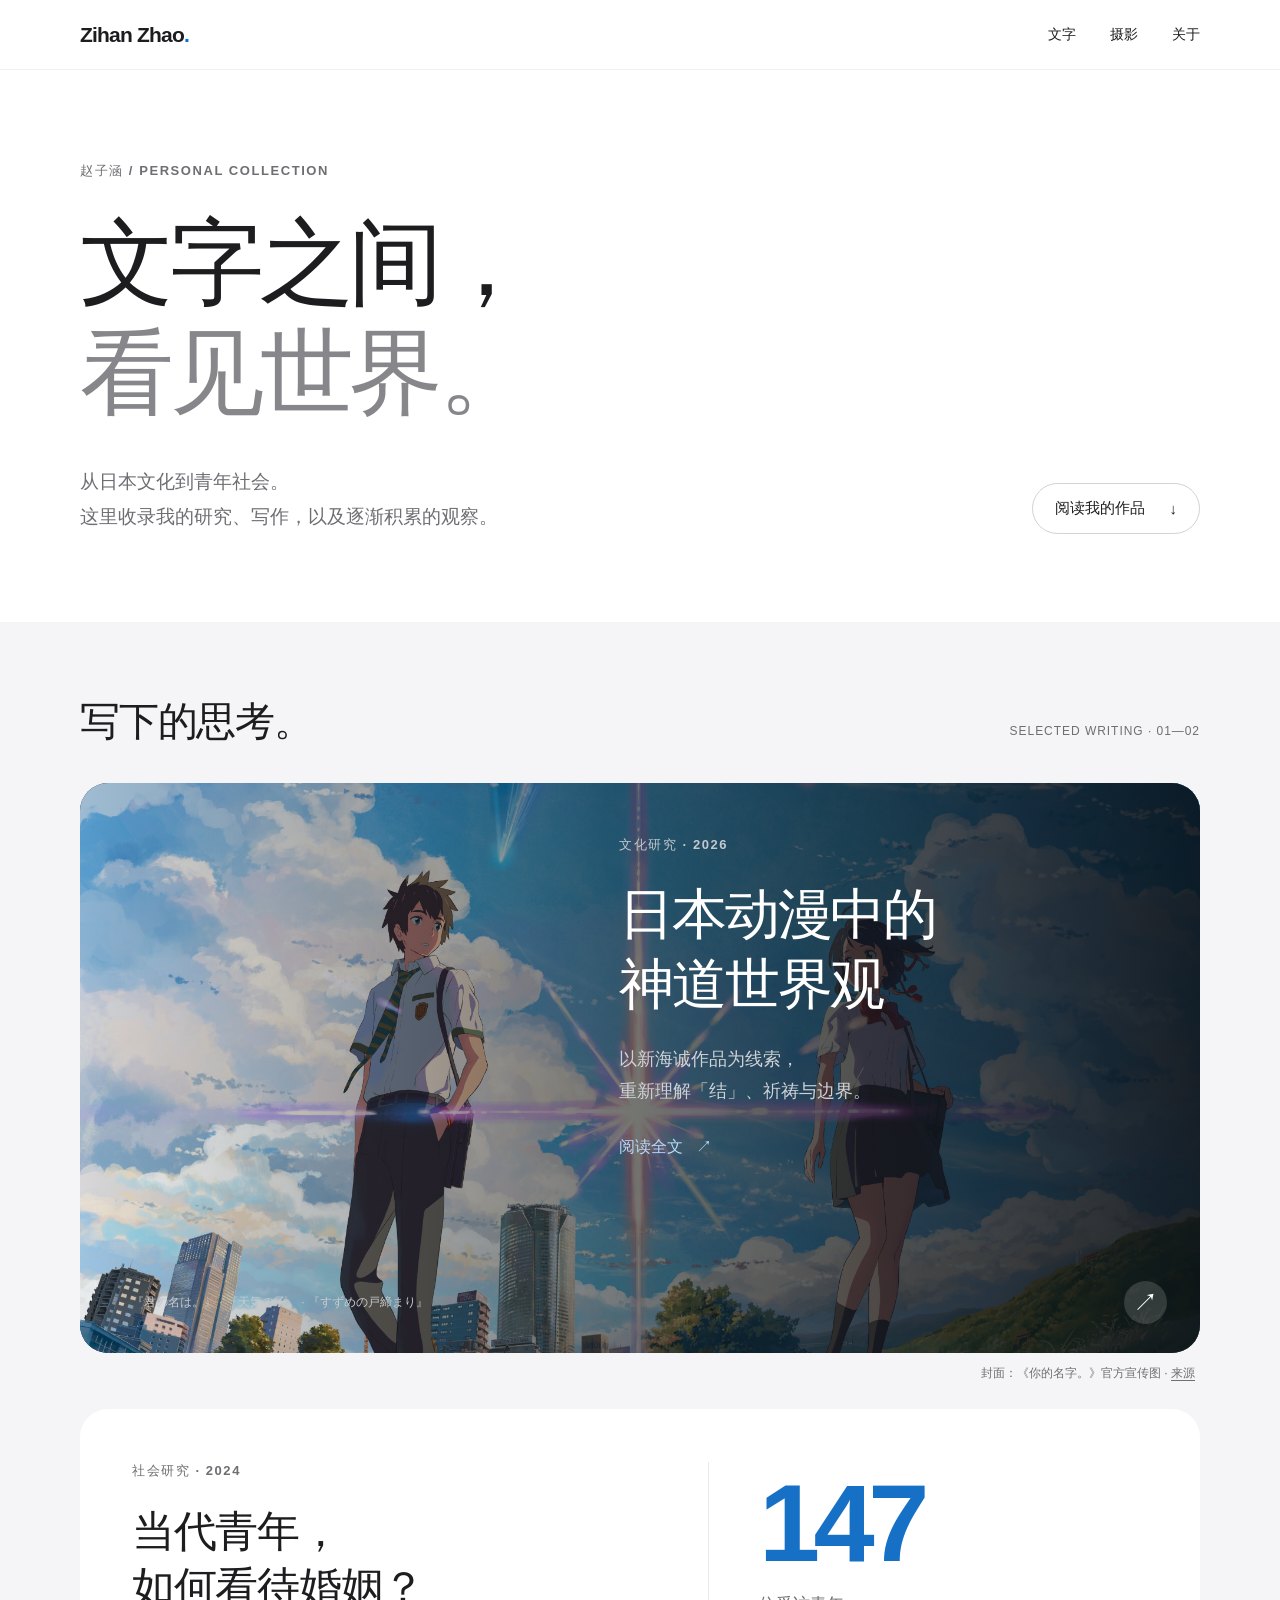
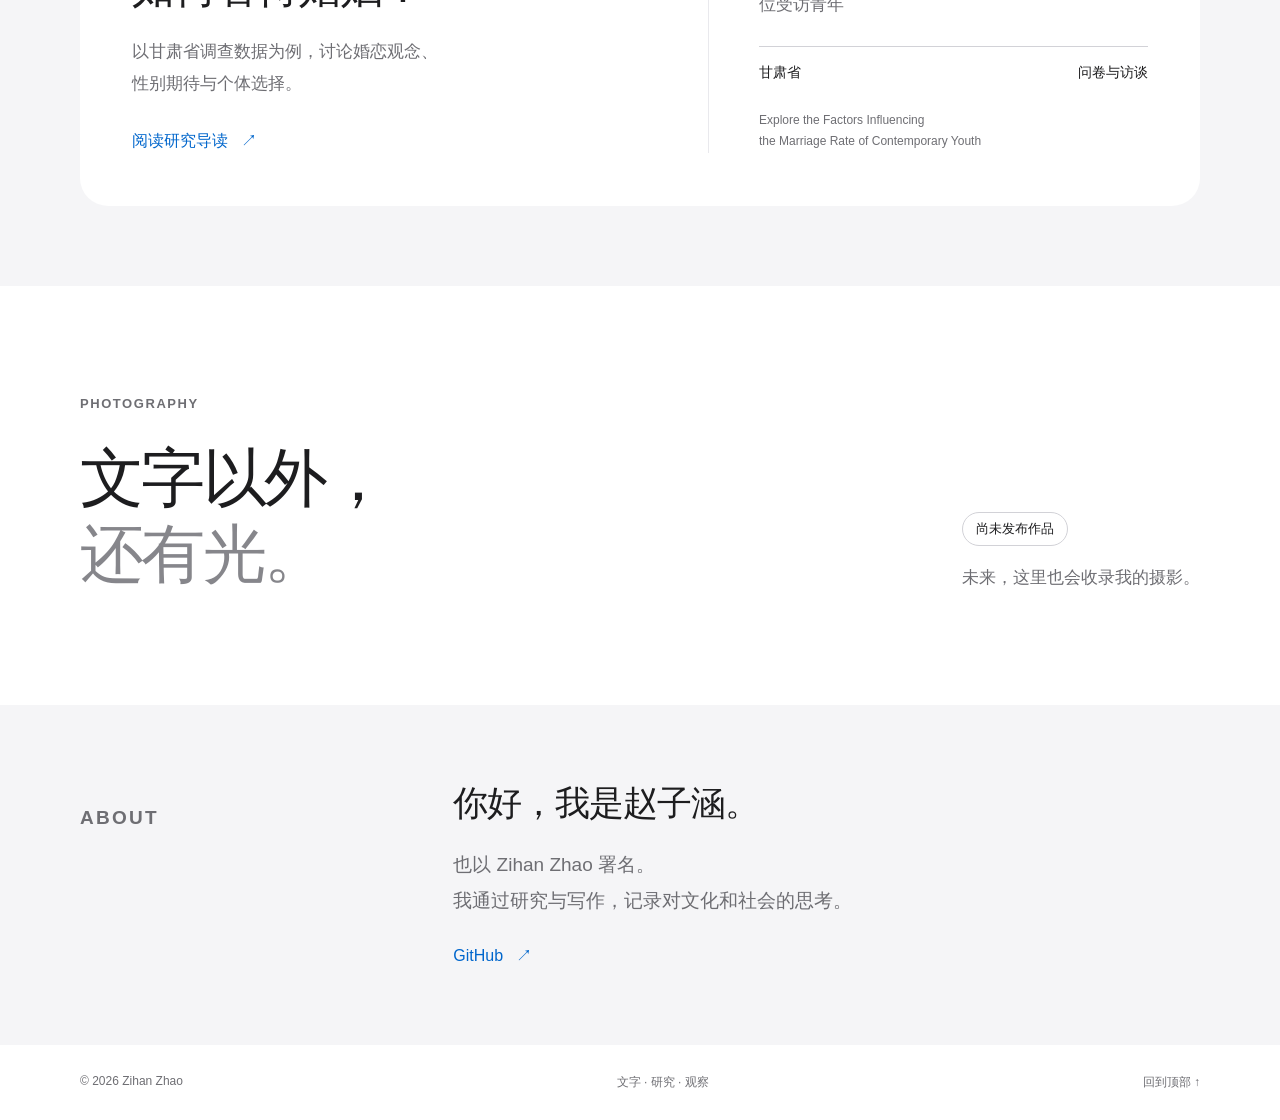
==== index.html @ 2d7b5de1 "Publish personal writing and research website" ====
<!doctype html>
<html lang="zh-CN"><head><meta charset="utf-8"><meta name="viewport" content="width=device-width,initial-scale=1"><meta name="description" content="赵子涵 Zihan Zhao 的个人网站：关于日本文化、社会与日常的研究和写作。"><meta name="theme-color" content="#f5f5f7"><title>Zihan Zhao · 文字与观察</title><link rel="stylesheet" href="style.css"><script src="script.js" defer></script></head>
<body><a class="skip" href="#main">跳至正文</a><header class="nav"><nav class="nav-inner" aria-label="主导航"><a class="wordmark" href="index.html">Zihan Zhao<span class="wordmark-dot">.</span></a><div class="nav-links"><a href="#writing">文字</a><a href="#photography">摄影</a><a href="#about">关于</a></div></nav></header>
<main id="main"><section class="hero wrap"><p class="eyebrow">赵子涵 / PERSONAL COLLECTION</p><h1>文字之间，<br><span>看见世界。</span></h1><div class="hero-bottom"><p>从日本文化到青年社会。<br>这里收录我的研究、写作，以及逐渐积累的观察。</p><a class="pill" href="#writing">阅读我的作品 <span aria-hidden="true">↓</span></a></div></section>
<section id="writing" class="writing section"><div class="wrap"><div class="section-heading"><h2>写下的思考。</h2><span>SELECTED WRITING · 01—02</span></div><a class="feature" href="shinto.html"><div class="feature-copy"><p class="eyebrow">文化研究 · 2026</p><h3>日本动漫中的<br>神道世界观</h3><p>以新海诚作品为线索，<br>重新理解「结」、祈祷与边界。</p><span class="text-link">阅读全文 <span aria-hidden="true">↗</span></span></div><div class="cover-art" aria-hidden="true"></div><div class="feature-foot"><span>『君の名は。』 · 『天気の子』 · 『すずめの戸締まり』</span><span class="round-arrow" aria-hidden="true">↗</span></div></a>
<p class="cover-credit">封面：《你的名字。》官方宣传图 · <a href="https://www.kiminona.com/" target="_blank" rel="noopener noreferrer">来源</a></p><a class="research" href="marriage.html"><div class="research-copy"><p class="eyebrow">社会研究 · 2024</p><h3>当代青年，<br>如何看待婚姻？</h3><p>以甘肃省调查数据为例，讨论婚恋观念、<br class="desktop">性别期待与个体选择。</p><span class="text-link">阅读研究导读 <span aria-hidden="true">↗</span></span></div><div class="research-data"><div class="data-main">147<span>位受访青年</span></div><div class="data-rule"></div><div class="data-small"><span>甘肃省</span><span>问卷与访谈</span></div><p class="data-note">Explore the Factors Influencing<br>the Marriage Rate of Contemporary Youth</p></div></a></div></section>
<section id="photography" class="photo-section wrap"><p class="eyebrow">PHOTOGRAPHY</p><div class="photo-heading"><h2>文字以外，<br><span>还有光。</span></h2><div><span class="status-tag">尚未发布作品</span><p>未来，这里也会收录我的摄影。</p></div></div></section>
<section id="about" class="about"><div class="wrap about-grid"><p class="eyebrow">ABOUT</p><div><h2>你好，我是赵子涵。</h2><p>也以 Zihan Zhao 署名。<br>我通过研究与写作，记录对文化和社会的思考。</p><a class="text-link" href="https://github.com/Misaka-10320" target="_blank" rel="noopener noreferrer">GitHub <span aria-hidden="true">↗</span></a></div></div></section></main><footer class="wrap footer"><span>© <span data-year>2026</span> Zihan Zhao</span><span>文字 · 研究 · 观察</span><a href="#main">回到顶部 ↑</a></footer></body></html>
---- style.css ----
:root{--ink:#1d1d1f;--muted:#6e6e73;--paper:#fff;--wash:#f5f5f7;--blue:#0066cc;--line:#d2d2d7;font-family:-apple-system,BlinkMacSystemFont,"Segoe UI","PingFang SC","Hiragino Sans GB","Microsoft YaHei",sans-serif;color:var(--ink);background:var(--paper);font-synthesis:none}*{box-sizing:border-box}html{scroll-behavior:smooth;scroll-padding-top:90px}body{margin:0}a{color:inherit;text-decoration:none}button{font:inherit}a:focus-visible,button:focus-visible,summary:focus-visible{outline:3px solid #0071e3;outline-offset:6px}::selection{background:#b8d8fa}h1,h2,h3,p{margin:0}.wrap{width:min(1120px,calc(100% - 96px));margin-inline:auto}.skip{position:fixed;z-index:100;left:20px;top:-100px;padding:12px;background:#fff}.skip:focus{top:12px}.nav{height:70px;position:sticky;top:0;z-index:20;background:rgba(255,255,255,.82);backdrop-filter:blur(22px);-webkit-backdrop-filter:blur(22px);border-bottom:1px solid rgba(0,0,0,.06)}.nav-inner{height:100%;width:min(1120px,calc(100% - 96px));margin:auto;display:flex;align-items:center;justify-content:space-between}.wordmark{font-size:21px;letter-spacing:-.8px;font-weight:650}.wordmark-dot{color:#0071e3}.nav-links{display:flex;gap:34px;font-size:14px}.nav-links a{padding:10px 0}.nav-links a:hover{color:var(--blue)}.hero{padding-block:91px 88px}.eyebrow{font-size:13px;line-height:1.6;letter-spacing:.12em;font-weight:600}.hero .eyebrow{color:var(--muted);margin-bottom:26px}.hero h1{font-size:clamp(54px,7.5vw,94px);line-height:1.17;letter-spacing:-.045em;font-weight:650}.hero h1 span,.photo-heading h2 span{color:#86868b}.hero-bottom{display:flex;align-items:flex-end;justify-content:space-between;margin-top:36px}.hero-bottom p{font-size:19px;line-height:1.85;color:var(--muted)}.pill{display:inline-flex;align-items:center;gap:25px;padding:15px 22px;border:1px solid var(--line);border-radius:30px;font-size:15px;transition:background .2s,color .2s}.pill:hover{background:var(--ink);border-color:var(--ink);color:#fff}.section{padding-block:72px 80px;background:var(--wash)}.section-heading{display:flex;align-items:baseline;justify-content:space-between;gap:20px;margin-bottom:34px}.section-heading h2{font-size:40px;letter-spacing:-.03em}.section-heading>span{font-size:12px;color:var(--muted);letter-spacing:.08em}.feature{display:block;position:relative;isolation:isolate;min-height:570px;border-radius:28px;overflow:hidden;color:#fff;background:#111922;transition:transform .35s}.feature:hover{transform:translateY(-4px)}.feature-copy{position:relative;z-index:2;padding:52px}.feature .eyebrow{color:#c3c8ce;margin-bottom:23px}.feature h3{font-size:clamp(36px,4.3vw,55px);line-height:1.28;letter-spacing:-.04em;font-weight:600}.feature-copy>p:not(.eyebrow){font-size:18px;line-height:1.8;color:#ced2d7;margin-top:23px}.text-link{display:inline-flex;align-items:center;gap:13px;font-size:16px;color:var(--blue);line-height:1.7}.feature .text-link{color:#b6dafd;margin-top:26px}.cover-art{position:absolute;z-index:0;inset:0;background:linear-gradient(110deg,#10161f 15%,#172733 65%,#20323a);background-size:cover;background-position:center}.cover-art::after{content:"";position:absolute;inset:0;background:linear-gradient(90deg,rgba(9,15,22,.96),rgba(9,15,22,.58) 47%,rgba(9,15,22,.05) 85%)}.feature-foot{position:absolute;z-index:2;bottom:29px;left:52px;right:33px;display:flex;gap:20px;align-items:center;justify-content:space-between}.feature-foot>span:first-child{font-size:12px;color:#c7cbd0;line-height:1.7}.round-arrow{border-radius:50%;background:rgba(255,255,255,.15);font-size:25px;width:43px;height:43px;display:grid;place-items:center}.research{display:grid;grid-template-columns:1.2fr 1fr;background:#fff;border-radius:28px;margin-top:26px;padding:52px;gap:48px;transition:transform .35s}.research:hover{transform:translateY(-4px)}.research .eyebrow{color:var(--muted);margin-bottom:22px}.research h3{font-size:43px;line-height:1.3;letter-spacing:-.03em;font-weight:600}.research-copy>p:not(.eyebrow){margin-block:20px 26px;color:var(--muted);font-size:17px;line-height:1.9}.research-data{align-self:center;border-left:1px solid #e9e9ed;padding-left:50px}.data-main{font-size:110px;font-weight:600;letter-spacing:-.06em;line-height:1.1;color:#1670c5}.data-main>span{display:block;font-size:17px;letter-spacing:0;color:var(--muted);font-weight:400;margin-top:13px}.data-rule{margin-top:31px;height:1px;background:var(--line)}.data-small{display:flex;justify-content:space-between;gap:16px;font-size:14px;margin-top:17px}.data-note{font-size:12px;color:var(--muted);line-height:1.8;margin-top:28px}.photo-section{padding-block:108px 112px}.photo-section .eyebrow{color:var(--muted);margin-bottom:25px}.photo-heading{display:flex;justify-content:space-between;align-items:flex-end;gap:35px}.photo-heading h2{font-size:64px;line-height:1.2;letter-spacing:-.04em}.photo-heading p{font-size:17px;color:var(--muted);margin-top:17px;line-height:1.8}.status-tag{font-size:13px;border:1px solid var(--line);border-radius:20px;padding:7px 13px;display:inline-block}.about{background:var(--wash);padding-block:75px}.about-grid{display:grid;grid-template-columns:1fr 2fr}.about .eyebrow{color:var(--muted)}.about h2{font-size:35px;letter-spacing:-.03em}.about p{font-size:19px;line-height:1.9;color:var(--muted);margin-block:20px 23px}.footer{display:flex;justify-content:space-between;gap:24px;padding-block:29px;font-size:12px;color:var(--muted)}.footer a:hover{color:var(--ink)}
/* Reading pages */
.reading-head{padding-block:65px 52px;max-width:860px}.back-link{color:var(--muted);font-size:14px;display:inline-block;margin-bottom:42px}.reading-head .eyebrow{color:var(--muted);margin-bottom:18px}.reading-head h1{font-size:clamp(35px,5vw,60px);line-height:1.3;letter-spacing:-.04em}.subtitle{font-size:22px;line-height:1.65;color:var(--muted);margin-top:19px}.article-meta{display:flex;gap:24px;flex-wrap:wrap;font-size:14px;color:var(--muted);margin-top:26px}.article-shell{border-top:1px solid #e6e6e9;display:grid;grid-template-columns:230px minmax(0,1fr);gap:60px;padding-top:44px;padding-bottom:85px}.contents{position:sticky;top:103px;align-self:start;max-height:calc(100vh - 135px);overflow:auto;font-size:14px}.contents summary{font-weight:600;margin-bottom:15px;cursor:pointer}.contents a{display:block;line-height:1.7;padding:7px 0;color:var(--muted)}.contents a:hover{color:var(--blue)}.prose{font-size:17px;line-height:2;overflow-wrap:anywhere}.prose p{margin-bottom:22px}.prose h2{font-size:28px;line-height:1.5;margin:52px 0 24px;letter-spacing:-.02em}.prose h2:first-child{margin-top:0}.prose h3{font-size:22px;line-height:1.6;margin:35px 0 18px}.prose a{color:var(--blue);text-decoration:underline;text-underline-offset:4px}.prose .keywords{font-size:14px;color:var(--muted)}.prose [lang=ja]{line-height:2.15}.prose .source-note{font-size:14px;color:var(--muted);background:var(--wash);padding:20px 24px;border-radius:15px;margin-block:30px}.stats{display:grid;grid-template-columns:repeat(3,1fr);gap:12px;margin-block:28px}.stat{background:var(--wash);border-radius:17px;padding:21px 16px}.stat b{display:block;font-size:29px;line-height:1.3;color:#1670c5}.stat span{font-size:13px;color:var(--muted)}.paper-links{display:flex;flex-wrap:wrap;gap:14px;margin-top:28px}.paper-links a{text-decoration:none}.article-end{margin-top:55px;padding-top:25px;border-top:1px solid var(--line)}.progress{position:fixed;top:70px;left:0;height:2px;width:0;background:#0071e3;z-index:30}.english-title{font-size:17px;line-height:1.8;color:var(--muted);margin-top:18px}.prose .bibliography{font-size:14px;line-height:1.85}.reveal{opacity:1;transform:none}
@media(max-width:800px){.wrap,.nav-inner{width:calc(100% - 48px)}.hero{padding-block:65px}.hero h1{font-size:66px}.hero-bottom{align-items:flex-start;gap:30px}.hero-bottom p{font-size:17px}.section-heading h2{font-size:34px}.section-heading>span{max-width:120px;text-align:right;line-height:1.7}.feature-copy{padding:38px}.feature-foot{left:38px}.research{padding:36px;gap:25px}.research h3{font-size:35px}.research-data{padding-left:26px}.data-main{font-size:84px}.photo-heading h2{font-size:51px}.article-shell{grid-template-columns:1fr;gap:30px}.contents{position:static;max-height:none;border-bottom:1px solid var(--line);padding-bottom:20px}.contents a{font-size:14px;display:inline-block;margin-right:24px}.reading-head{padding-top:40px}}
@media(max-width:540px){.nav{height:62px}.progress{top:62px}.wordmark{font-size:19px}.nav-links{gap:20px}.nav-links a{font-size:13px}.hero{padding-block:54px 57px}.hero .eyebrow{font-size:12px;margin-bottom:25px}.hero h1{font-size:clamp(45px,12.5vw,65px)}.hero-bottom{display:block;margin-top:27px}.hero-bottom p{font-size:16px}.hero-bottom .pill{margin-top:25px;padding:12px 19px}.section{padding-block:44px}.section-heading{margin-bottom:24px}.section-heading h2{font-size:28px}.section-heading>span{font-size:10px;max-width:98px}.feature{min-height:545px;border-radius:22px}.feature-copy{padding:29px 26px}.feature h3{font-size:35px}.feature-copy>p:not(.eyebrow){font-size:16px;margin-top:20px}.cover-art{background-position:62% center}.cover-art::after{background:linear-gradient(180deg,rgba(9,15,22,.87),rgba(9,15,22,.22) 80%,rgba(9,15,22,.7))}.feature-foot{left:26px;right:23px;bottom:24px}.feature-foot>span:first-child{max-width:230px;font-size:11px}.round-arrow{flex-shrink:0}.research{grid-template-columns:1fr;padding:30px 26px;gap:36px;border-radius:22px}.research h3{font-size:33px}.research-copy>p:not(.eyebrow){font-size:16px}.research-data{border-left:0;border-top:1px solid #e9e9ed;padding:27px 0 0}.data-main{font-size:82px}.data-main>span{display:inline;font-size:14px;margin-left:16px}.data-rule{margin-top:21px}.data-note{margin-top:20px}.photo-section{padding-block:64px}.photo-heading{display:block}.photo-heading h2{font-size:45px}.photo-heading>div{margin-top:31px}.photo-heading p{font-size:16px}.about{padding-block:47px}.about-grid{grid-template-columns:1fr;gap:25px}.about h2{font-size:29px}.about p{font-size:17px}.footer{flex-wrap:wrap;line-height:1.7;gap:15px}.footer>span:nth-child(2){display:none}.reading-head h1{font-size:36px}.subtitle{font-size:19px}.article-meta{gap:14px;font-size:13px}.prose{font-size:16px}.prose h2{font-size:25px}.prose h3{font-size:21px}.stats{grid-template-columns:1fr}.stat{display:flex;align-items:center;gap:17px}.stat b{min-width:100px}.desktop{display:none}}@media(prefers-reduced-motion:reduce){html{scroll-behavior:auto}*,*::before,*::after{animation:none!important;transition:none!important}}

.cover-art{background-image:url("your-name.jpg");background-position:center}.feature-copy{margin-left:46%;padding-left:24px}.cover-art::after{background:linear-gradient(90deg,rgba(9,15,22,.05),rgba(9,15,22,.55) 47%,rgba(9,15,22,.91))}.source-page{position:relative;padding-top:24px}.source-page+.source-page{margin-top:14px}.page-mark{font-size:12px;letter-spacing:.1em;color:#86868b;border-top:1px solid #e8e8ed;padding-top:12px;margin-bottom:22px}.source-page h2{margin-top:25px}.source-page p{line-height:2.1}.source-page:has(.keywords){margin-bottom:35px}@media(max-width:800px){.feature-copy{margin-left:40%;padding-right:27px}.feature h3{font-size:38px}}@media(max-width:540px){.feature-copy{margin-left:0;padding-left:26px}.feature h3{font-size:35px}.cover-art{background-position:30% center}.cover-art::after{background:linear-gradient(180deg,rgba(9,15,22,.91),rgba(9,15,22,.66) 54%,rgba(9,15,22,.05) 82%,rgba(9,15,22,.65))}}

.film-figure{margin:28px 0 35px}.film-figure img{display:block;width:100%;height:auto;border-radius:15px}.film-figure figcaption{font-size:12px;color:var(--muted);line-height:1.7;margin-top:12px}.film-figure figcaption a{color:inherit}.cover-credit{font-size:12px;line-height:1.7;color:var(--muted);text-align:right;margin:10px 5px 0}.cover-credit a{text-decoration:underline;text-underline-offset:3px}
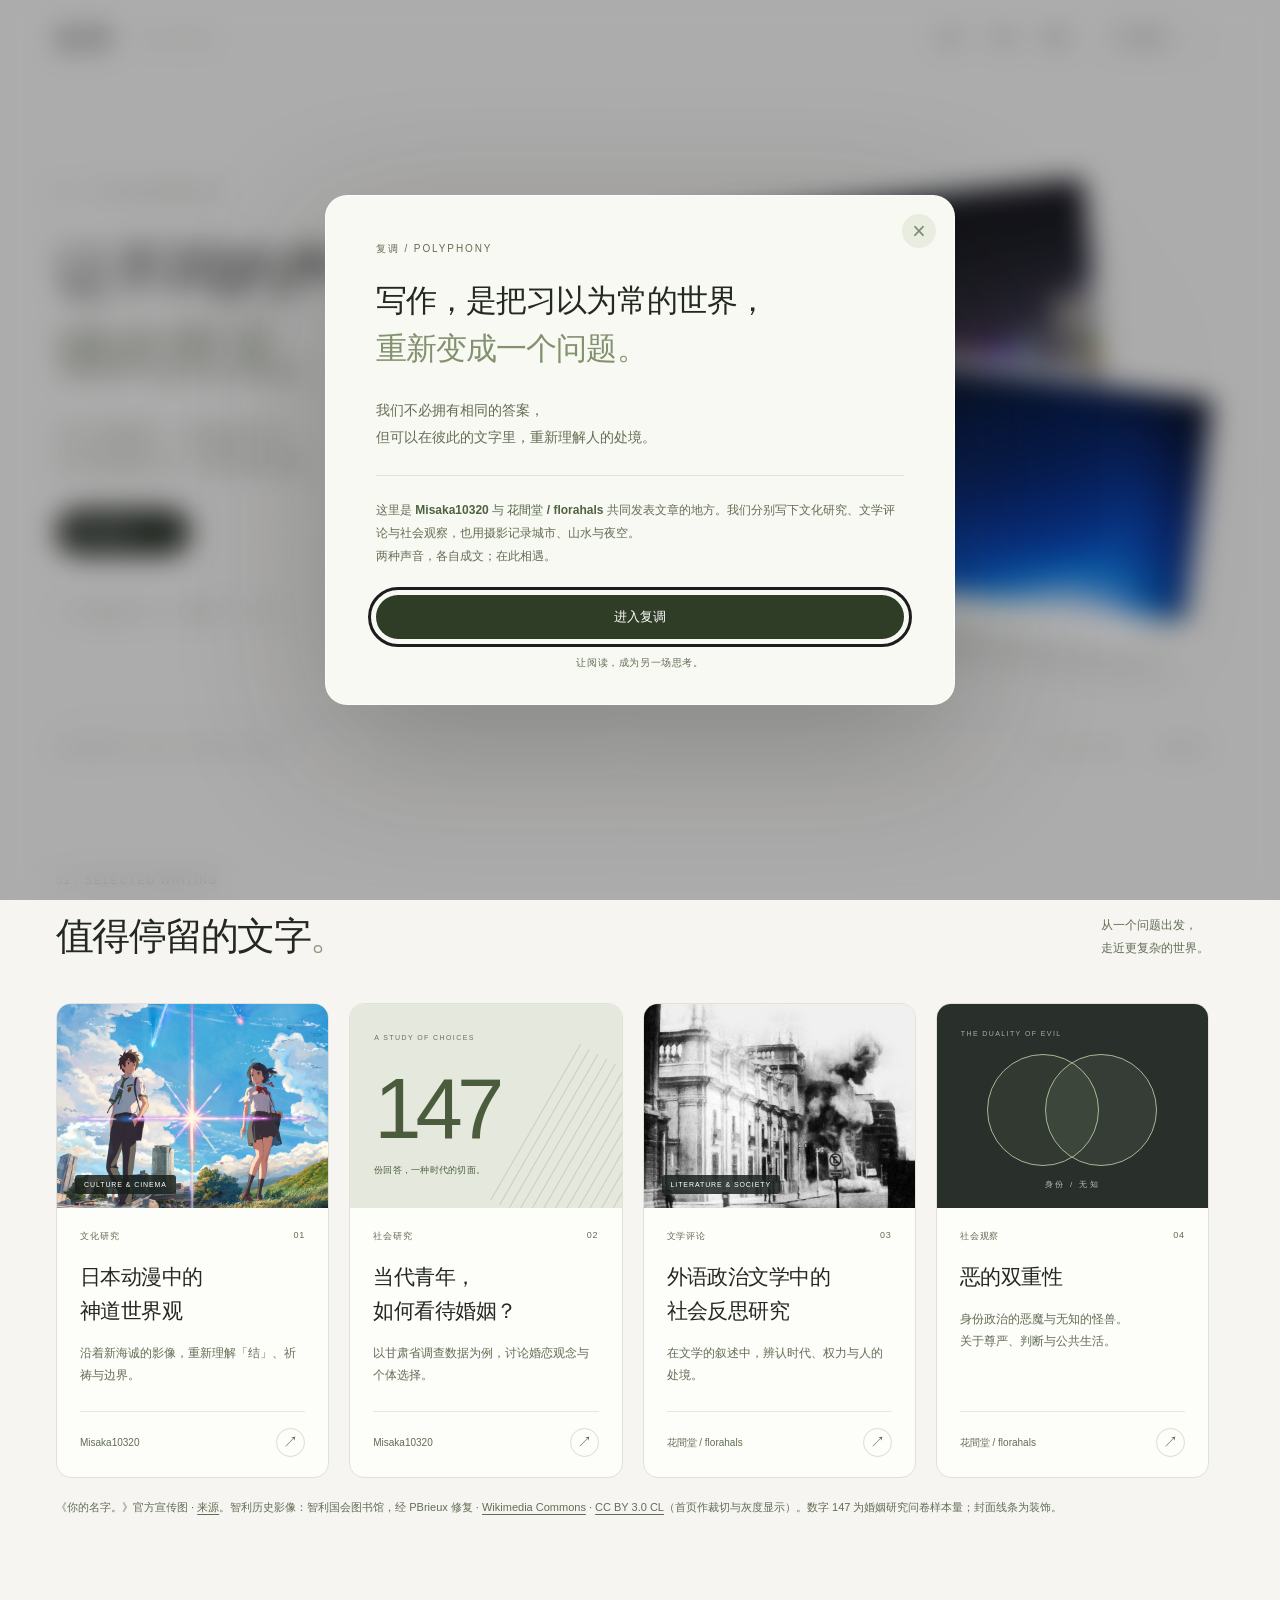
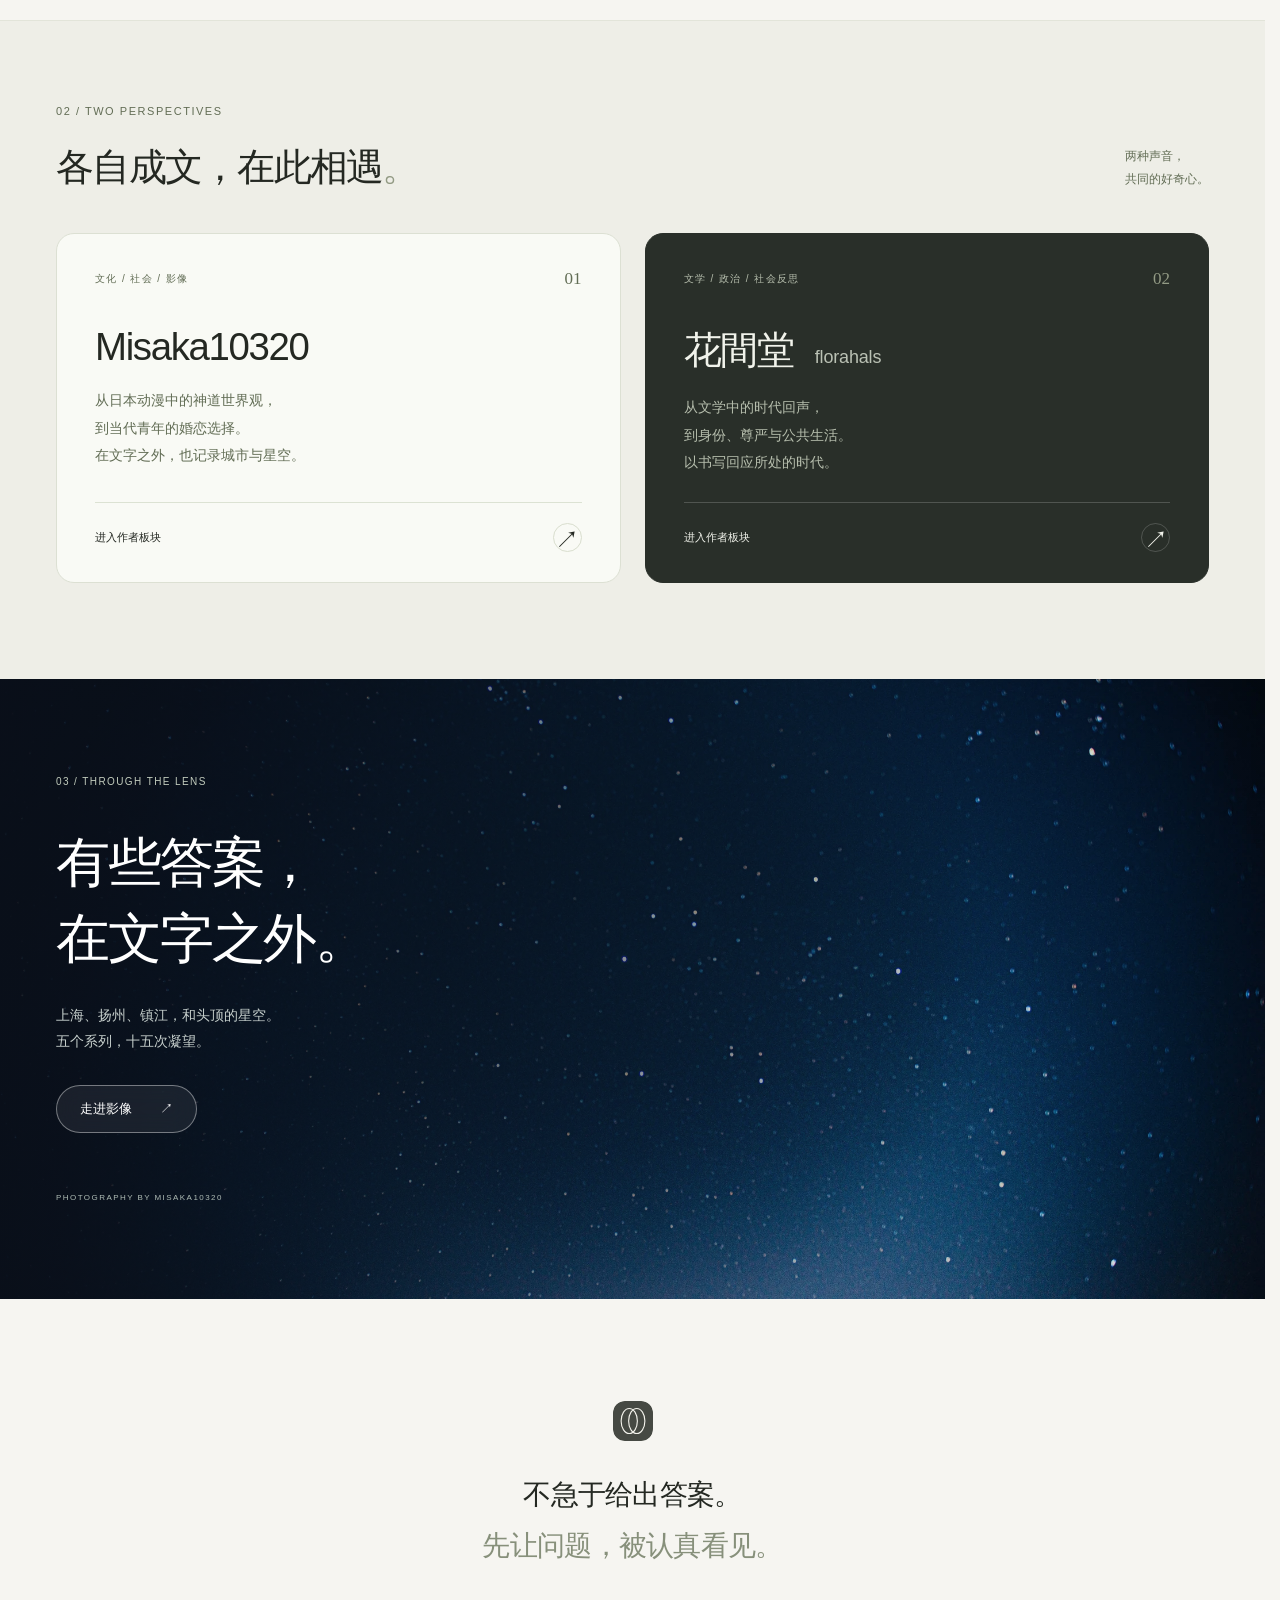
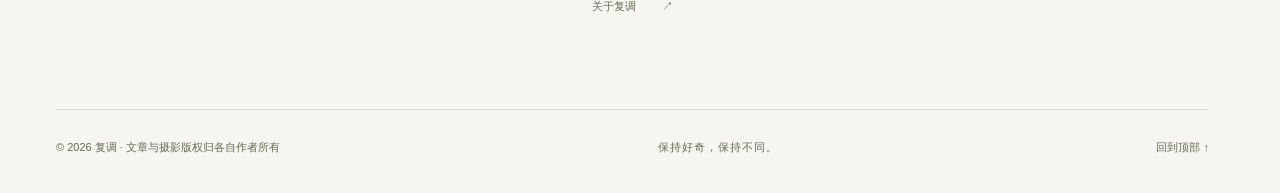
==== commit 8415437b: "Publish Polyphony essays and author pages" ====
--- a/index.html
+++ b/index.html
@@ -1,8 +1,76 @@
 <!doctype html>
-<html lang="zh-CN"><head><meta charset="utf-8"><meta name="viewport" content="width=device-width,initial-scale=1"><meta name="description" content="赵子涵 Zihan Zhao 的个人网站：关于日本文化、社会与日常的研究和写作。"><meta name="theme-color" content="#f5f5f7"><title>Zihan Zhao · 文字与观察</title><link rel="stylesheet" href="style.css"><script src="script.js" defer></script></head>
-<body><a class="skip" href="#main">跳至正文</a><header class="nav"><nav class="nav-inner" aria-label="主导航"><a class="wordmark" href="index.html">Zihan Zhao<span class="wordmark-dot">.</span></a><div class="nav-links"><a href="#writing">文字</a><a href="#photography">摄影</a><a href="#about">关于</a></div></nav></header>
-<main id="main"><section class="hero wrap"><p class="eyebrow">赵子涵 / PERSONAL COLLECTION</p><h1>文字之间，<br><span>看见世界。</span></h1><div class="hero-bottom"><p>从日本文化到青年社会。<br>这里收录我的研究、写作，以及逐渐积累的观察。</p><a class="pill" href="#writing">阅读我的作品 <span aria-hidden="true">↓</span></a></div></section>
-<section id="writing" class="writing section"><div class="wrap"><div class="section-heading"><h2>写下的思考。</h2><span>SELECTED WRITING · 01—02</span></div><a class="feature" href="shinto.html"><div class="feature-copy"><p class="eyebrow">文化研究 · 2026</p><h3>日本动漫中的<br>神道世界观</h3><p>以新海诚作品为线索，<br>重新理解「结」、祈祷与边界。</p><span class="text-link">阅读全文 <span aria-hidden="true">↗</span></span></div><div class="cover-art" aria-hidden="true"></div><div class="feature-foot"><span>『君の名は。』 · 『天気の子』 · 『すずめの戸締まり』</span><span class="round-arrow" aria-hidden="true">↗</span></div></a>
-<p class="cover-credit">封面：《你的名字。》官方宣传图 · <a href="https://www.kiminona.com/" target="_blank" rel="noopener noreferrer">来源</a></p><a class="research" href="marriage.html"><div class="research-copy"><p class="eyebrow">社会研究 · 2024</p><h3>当代青年，<br>如何看待婚姻？</h3><p>以甘肃省调查数据为例，讨论婚恋观念、<br class="desktop">性别期待与个体选择。</p><span class="text-link">阅读研究导读 <span aria-hidden="true">↗</span></span></div><div class="research-data"><div class="data-main">147<span>位受访青年</span></div><div class="data-rule"></div><div class="data-small"><span>甘肃省</span><span>问卷与访谈</span></div><p class="data-note">Explore the Factors Influencing<br>the Marriage Rate of Contemporary Youth</p></div></a></div></section>
-<section id="photography" class="photo-section wrap"><p class="eyebrow">PHOTOGRAPHY</p><div class="photo-heading"><h2>文字以外，<br><span>还有光。</span></h2><div><span class="status-tag">尚未发布作品</span><p>未来，这里也会收录我的摄影。</p></div></div></section>
-<section id="about" class="about"><div class="wrap about-grid"><p class="eyebrow">ABOUT</p><div><h2>你好，我是赵子涵。</h2><p>也以 Zihan Zhao 署名。<br>我通过研究与写作，记录对文化和社会的思考。</p><a class="text-link" href="https://github.com/Misaka-10320" target="_blank" rel="noopener noreferrer">GitHub <span aria-hidden="true">↗</span></a></div></div></section></main><footer class="wrap footer"><span>© <span data-year>2026</span> Zihan Zhao</span><span>文字 · 研究 · 观察</span><a href="#main">回到顶部 ↑</a></footer></body></html>
+<html lang="zh-CN">
+<head>
+  <meta charset="utf-8">
+  <meta name="viewport" content="width=device-width,initial-scale=1">
+  <meta name="theme-color" content="#f6f5f1">
+  <title>复调 POLYPHONY · 让不同的声音，彼此照见。</title>
+  <meta name="description" content="Misaka10320 与 花間堂 / florahals 的共同写作空间。文化研究、文学评论、社会观察，以及文字之外的摄影。">
+  <link rel="icon" href="assets/mark.svg" type="image/svg+xml">
+  <link rel="stylesheet" href="assets/vendor/lenis.css">
+  <link rel="stylesheet" href="style.css">
+  <link rel="stylesheet" href="polish.css">
+  <script src="assets/vendor/lenis.min.js" defer></script>
+  <script src="script.js" defer></script>
+</head>
+<body class="journal-home">
+  <a class="skip" href="#main">跳至正文</a>
+  <header class="nav"><nav class="nav-inner" aria-label="主导航">
+    <a class="wordmark collective-wordmark" href="index.html" aria-label="复调 POLYPHONY 首页">复调<span>POLYPHONY</span></a>
+    <div class="nav-links"><a href="#selected">文章</a><a href="#authors">作者</a><a href="misaka10320.html#photography">摄影</a><button type="button" data-open-intro>关于复调 <span aria-hidden="true">↗</span></button></div>
+  </nav></header>
+  <main id="main">
+    <section class="journal-hero wrap" aria-labelledby="home-title">
+      <div class="hero-copy">
+        <p class="eyebrow journal-kicker"><span class="live-dot" aria-hidden="true"></span> 一个关于思想与观看的空间</p>
+        <h1 id="home-title">让不同的声音，<br><span>彼此照见。</span></h1>
+        <p class="hero-description">以文字理解世界，以影像留住目光。<br>在不同的视角之间，保留思考的余地。</p>
+        <a class="pill pill-dark" href="#selected">翻开复调 <span aria-hidden="true">↓</span></a>
+        <div class="hero-signature"><span>BY</span> Misaka10320 <i aria-hidden="true">&</i> 花間堂 <span>FLORAHALS</span></div>
+      </div>
+      <a class="hero-composition" href="misaka10320.html#photography" aria-label="浏览 Misaka10320 的摄影作品">
+        <div class="composition-orbit" aria-hidden="true"></div>
+        <figure class="composition-photo composition-city"><img src="assets/photography/shanghai-2-small.webp" alt="上海 · 入夜的天际线" width="2200" height="1473" fetchpriority="high"><figcaption><span>01 / SHANGHAI</span><span>入夜的天际线</span></figcaption></figure>
+        <figure class="composition-photo composition-sky"><img src="assets/photography/perseids-3-small.webp" alt="英仙座 · 蓝色时刻" width="2200" height="1468" fetchpriority="high"><figcaption><span>02 / PERSEIDS</span><span>蓝色时刻</span></figcaption></figure>
+        <span class="composition-caption">文字之外，还有光。 <span aria-hidden="true">↗</span></span>
+      </a>
+    </section>
+    <div class="journal-colophon wrap"><span>INDEPENDENT VOICES. SHARED CURIOSITY.</span><span>文字 · 研究 · 影像 <i aria-hidden="true">/</i> 持续书写中</span></div>
+    <section id="selected" class="selected-section wrap" aria-labelledby="selected-title">
+      <div class="editorial-heading"><div><p class="eyebrow">01 / SELECTED WRITING</p><h2 id="selected-title">值得停留的文字<span>。</span></h2></div><p>从一个问题出发，<br>走近更复杂的世界。</p></div>
+      <div class="writing-grid">
+        <a class="journal-card journal-card-film" href="shinto.html">
+          <div class="journal-card-art"><img src="your-name.jpg" alt="《你的名字。》官方宣传图" width="1200" height="675" loading="lazy" decoding="async"><span class="image-label">CULTURE & CINEMA</span></div>
+          <div class="journal-card-copy"><div class="card-meta"><span>文化研究</span><span>01</span></div><h3>日本动漫中的<br>神道世界观</h3><p>沿着新海诚的影像，重新理解「结」、祈祷与边界。</p><div class="card-byline"><span>Misaka10320</span><span class="card-arrow" aria-hidden="true">↗</span></div></div>
+        </a>
+        <a class="journal-card journal-card-research" href="marriage.html">
+          <div class="journal-card-art research-art" aria-hidden="true"><span class="research-art-label">A STUDY OF CHOICES</span><div class="research-art-number">147<span>份回答，一种时代的切面。</span></div><div class="research-art-lines"><i></i><i></i><i></i><i></i><i></i><i></i><i></i><i></i><i></i><i></i><i></i><i></i></div></div>
+          <div class="journal-card-copy"><div class="card-meta"><span>社会研究</span><span>02</span></div><h3>当代青年，<br>如何看待婚姻？</h3><p>以甘肃省调查数据为例，讨论婚恋观念与个体选择。</p><div class="card-byline"><span>Misaka10320</span><span class="card-arrow" aria-hidden="true">↗</span></div></div>
+        </a>
+        <a class="journal-card journal-card-literature" href="political-literature.html">
+          <div class="journal-card-art"><img src="assets/chile-la-moneda-1973.jpg" alt="1973 年智利拉莫内达宫历史影像" width="960" height="640" loading="lazy" decoding="async"><span class="image-label">LITERATURE & SOCIETY</span></div>
+          <div class="journal-card-copy"><div class="card-meta"><span>文学评论</span><span>03</span></div><h3>外语政治文学中的<br>社会反思研究</h3><p>在文学的叙述中，辨认时代、权力与人的处境。</p><div class="card-byline"><span>花間堂 / florahals</span><span class="card-arrow" aria-hidden="true">↗</span></div></div>
+        </a>
+        <a class="journal-card journal-card-evil" href="duality-of-evil.html">
+          <div class="journal-card-art duality-art" aria-hidden="true"><span class="research-art-label">THE DUALITY OF EVIL</span><div class="duality-circles"><i></i><i></i></div><span class="duality-caption">身份 / 无知</span></div>
+          <div class="journal-card-copy"><div class="card-meta"><span>社会观察</span><span>04</span></div><h3>恶的双重性</h3><p>身份政治的恶魔与无知的怪兽。<br>关于尊严、判断与公共生活。</p><div class="card-byline"><span>花間堂 / florahals</span><span class="card-arrow" aria-hidden="true">↗</span></div></div>
+        </a>
+      </div>
+      <p class="section-credit">《你的名字。》官方宣传图 · <a href="https://www.kiminona.com/">来源</a>。智利历史影像：智利国会图书馆，经 PBrieux 修复 · <a href="https://commons.wikimedia.org/wiki/File:Golpe_de_Estado_1973.jpg">Wikimedia Commons</a> · <a href="https://creativecommons.org/licenses/by/3.0/cl/">CC BY 3.0 CL</a>（首页作裁切与灰度显示）。数字 147 为婚姻研究问卷样本量；封面线条为装饰。</p>
+    </section>
+    <section id="authors" class="authors-section" aria-labelledby="authors-title"><div class="wrap">
+      <div class="editorial-heading"><div><p class="eyebrow">02 / TWO PERSPECTIVES</p><h2 id="authors-title">各自成文，在此相遇<span>。</span></h2></div><p>两种声音，<br>共同的好奇心。</p></div>
+      <div class="author-pair">
+        <a class="author-panel author-zhao" href="misaka10320.html"><div class="author-panel-top"><span class="eyebrow">文化 / 社会 / 影像</span><span class="author-number">01</span></div><h3 class="author-name">Misaka10320</h3><p>从日本动漫中的神道世界观，<br>到当代青年的婚恋选择。<br>在文字之外，也记录城市与星空。</p><div class="author-panel-bottom"><span>进入作者板块</span><span class="card-arrow" aria-hidden="true">↗</span></div></a>
+        <a class="author-panel author-wang" href="florahals.html"><div class="author-panel-top"><span class="eyebrow">文学 / 政治 / 社会反思</span><span class="author-number">02</span></div><h3 class="author-name">花間堂 <span>florahals</span></h3><p>从文学中的时代回声，<br>到身份、尊严与公共生活。<br>以书写回应所处的时代。</p><div class="author-panel-bottom"><span>进入作者板块</span><span class="card-arrow" aria-hidden="true">↗</span></div></a>
+      </div>
+    </div></section>
+    <section class="home-photography" aria-labelledby="home-photo-title">
+      <img src="assets/photography/perseids-2.webp" alt="Misaka10320 摄影：英仙座 · 星河渐明" width="2200" height="1468" loading="lazy" decoding="async">
+      <div class="home-photo-content wrap"><p class="eyebrow">03 / THROUGH THE LENS</p><h2 id="home-photo-title">有些答案，<br>在文字之外。</h2><p>上海、扬州、镇江，和头顶的星空。<br>五个系列，十五次凝望。</p><a class="pill pill-light" href="misaka10320.html#photography">走进影像 <span aria-hidden="true">↗</span></a><span class="photo-signature">PHOTOGRAPHY BY MISAKA10320</span></div>
+    </section>
+    <section class="closing-note wrap"><img src="assets/mark.svg" width="40" height="40" alt=""><p>不急于给出答案。<br><span>先让问题，被认真看见。</span></p><button class="about-trigger" type="button" data-open-intro>关于复调 <span aria-hidden="true">↗</span></button></section>
+  </main>
+  <footer class="wrap footer"><span>© <span data-year>2026</span> 复调 · 文章与摄影版权归各自作者所有</span><span class="footer-signoff">保持好奇，保持不同。</span><a href="#main">回到顶部 ↑</a></footer>
+</body>
+</html>
--- a/assets/vendor/lenis.css
+++ b/assets/vendor/lenis.css
@@ -0,0 +1,26 @@
+html.lenis,
+html.lenis body {
+  height: auto;
+}
+
+.lenis:not(.lenis-autoToggle).lenis-stopped {
+  overflow: clip;
+}
+
+.lenis [data-lenis-prevent],
+.lenis [data-lenis-prevent-wheel],
+.lenis [data-lenis-prevent-touch],
+.lenis [data-lenis-prevent-vertical],
+.lenis [data-lenis-prevent-horizontal] {
+  overscroll-behavior: contain;
+}
+
+.lenis.lenis-smooth iframe {
+  pointer-events: none;
+}
+
+.lenis.lenis-autoToggle {
+  transition-property: overflow;
+  transition-duration: 1ms;
+  transition-behavior: allow-discrete;
+}
--- a/style.css
+++ b/style.css
@@ -7,3 +7,86 @@
 .cover-art{background-image:url("your-name.jpg");background-position:center}.feature-copy{margin-left:46%;padding-left:24px}.cover-art::after{background:linear-gradient(90deg,rgba(9,15,22,.05),rgba(9,15,22,.55) 47%,rgba(9,15,22,.91))}.source-page{position:relative;padding-top:24px}.source-page+.source-page{margin-top:14px}.page-mark{font-size:12px;letter-spacing:.1em;color:#86868b;border-top:1px solid #e8e8ed;padding-top:12px;margin-bottom:22px}.source-page h2{margin-top:25px}.source-page p{line-height:2.1}.source-page:has(.keywords){margin-bottom:35px}@media(max-width:800px){.feature-copy{margin-left:40%;padding-right:27px}.feature h3{font-size:38px}}@media(max-width:540px){.feature-copy{margin-left:0;padding-left:26px}.feature h3{font-size:35px}.cover-art{background-position:30% center}.cover-art::after{background:linear-gradient(180deg,rgba(9,15,22,.91),rgba(9,15,22,.66) 54%,rgba(9,15,22,.05) 82%,rgba(9,15,22,.65))}}
 
 .film-figure{margin:28px 0 35px}.film-figure img{display:block;width:100%;height:auto;border-radius:15px}.film-figure figcaption{font-size:12px;color:var(--muted);line-height:1.7;margin-top:12px}.film-figure figcaption a{color:inherit}.cover-credit{font-size:12px;line-height:1.7;color:var(--muted);text-align:right;margin:10px 5px 0}.cover-credit a{text-decoration:underline;text-underline-offset:3px}
+
+/* Shared publication, preserving the original ZHAO section. */
+.marriage-reading-head{max-width:980px}.marriage-reading-head h1{font-size:clamp(31px,4.3vw,52px);line-height:1.2;letter-spacing:-.035em}.original-english{font-size:18px;line-height:1.9}.original-english .source-page p{line-height:1.95}.publication-byline{margin-bottom:40px;color:var(--muted);font-size:16px;line-height:1.8}.publication-byline strong{color:var(--ink)}.publication-byline p+p{margin-top:20px}.survey-charts{margin-block:38px 48px}.survey-charts>.eyebrow{font-size:13px;color:var(--muted);margin-bottom:22px}.data-figure{margin:24px 0 32px}.chart-scroll{overflow-x:auto;border-radius:18px;background:var(--wash)}.data-figure img{display:block;width:100%;height:auto;min-width:600px;max-width:none}.data-figure figcaption{font-size:13px;line-height:1.8;color:var(--muted);margin-top:13px}.chart-data{font-size:14px}.chart-data summary{cursor:pointer;color:var(--blue);padding:9px 0}.table-scroll{overflow-x:auto}.chart-data table{width:100%;border-collapse:collapse;font-size:14px;text-align:left;margin-top:16px}.chart-data caption{text-align:left;color:var(--muted);margin-bottom:12px}.chart-data td,.chart-data th{padding:12px;border-bottom:1px solid var(--line);font-weight:400}.chart-data thead th{font-weight:600;background:var(--wash)}.chart-data td{white-space:nowrap}@media(max-width:540px){.original-english{font-size:17px}.marriage-reading-head h1{font-size:32px}.marriage-reading-head .subtitle{font-size:18px}.data-figure figcaption{font-size:12px}}
+html{scrollbar-gutter:stable}.imagery-credit{padding-top:15px;font-size:12px;line-height:1.8;color:var(--muted)}.imagery-credit a{text-decoration:underline;text-underline-offset:3px}
+.primary-paper-link{background:#0071e3;color:#fff;border-color:#0071e3}.primary-paper-link:hover{background:#0077ed;border-color:#0077ed}.pdf-preview{border:1px solid var(--line);border-radius:16px;overflow:hidden;margin:28px 0 20px}.pdf-preview summary{padding:16px 20px;cursor:pointer;font-size:15px;background:var(--wash)}.pdf-preview object{display:block;width:100%;height:75vh;min-height:440px;border:0}.pdf-preview object p{padding:25px;font-size:16px}.original-paper{margin-top:45px;padding-top:4px;border-top:1px solid var(--line)}
+.collective-wordmark{display:flex;align-items:center;gap:13px;font-size:24px;letter-spacing:.04em;white-space:nowrap}.collective-wordmark>span{font-size:10px;font-weight:500;letter-spacing:.18em;color:var(--muted)}.nav-links a[aria-current=page]{color:var(--blue)}.about-trigger{border:0;padding:0;background:none;color:inherit;cursor:pointer;font-size:inherit}.about-trigger:hover{color:var(--ink)}
+.collective-hero{padding-block:76px 56px}.collective-hero .eyebrow{color:var(--muted);margin-bottom:25px}.collective-hero h1{font-size:clamp(48px,6.4vw,78px);font-weight:650;line-height:1.2;letter-spacing:-.045em}.collective-hero h1 span{color:#86868b}.collective-lead{display:flex;justify-content:space-between;align-items:flex-end;gap:28px;margin-top:30px}.collective-lead p{font-size:18px;line-height:1.8;color:var(--muted)}.collective-lead>span{font-size:11px;line-height:1.8;letter-spacing:.08em;color:var(--muted);max-width:200px;text-align:right}
+.authors-section{background:var(--wash);padding-block:38px 60px}.author-pair{display:grid;grid-template-columns:1fr 1fr;gap:24px}.author-panel{position:relative;display:flex;flex-direction:column;overflow:hidden;min-width:0;border-radius:28px;padding:34px 36px 22px;transition:transform .35s,box-shadow .35s;background:#fff}.author-panel:hover{transform:translateY(-5px);box-shadow:0 15px 32px #00000009}.author-panel-top{display:flex;justify-content:space-between;align-items:center;color:var(--muted);gap:15px}.author-number{font-size:13px;font-variant-numeric:tabular-nums}.author-panel h2{font-size:62px;font-weight:600;line-height:1.04;letter-spacing:-.05em;margin:38px 0 20px}.author-panel h2 span{font-weight:450}.author-panel>p{font-size:17px;line-height:1.8;color:var(--muted);margin-bottom:30px}.author-wang{background:#1d1d1f;color:#f5f5f7}.author-wang .author-panel-top,.author-wang>p{color:#bababe}.author-window{aspect-ratio:1.65;border-radius:16px;overflow:hidden;background-size:cover;background-position:center}.zhao-window{background-image:url('your-name.jpg');background-position:center 50%}.wang-window{background-color:#444;filter:grayscale(1);background-position:center 42%}.author-panel-bottom{display:flex;justify-content:space-between;align-items:center;gap:20px;font-size:14px;padding-top:22px;margin-top:auto}.author-panel-bottom>span:last-child{font-size:24px}.collective-note{display:grid;grid-template-columns:1fr 2fr;gap:45px;padding-block:75px 85px}.collective-note .eyebrow{padding-top:6px;color:var(--muted)}.collective-note p{font-size:23px;line-height:1.8;letter-spacing:-.02em}.wang-hero h1{font-size:clamp(46px,6.5vw,80px)}
+.wang-feature{display:grid;grid-template-columns:1fr 1fr;background:#fff;border-radius:28px;overflow:hidden;transition:transform .35s}.wang-feature:hover,.essay-card:hover{transform:translateY(-4px)}.wang-feature-image{min-height:480px;background-color:#292c30;background-size:cover;background-position:center}.wang-feature-copy{padding:48px 40px;align-self:center}.wang-feature-copy .eyebrow{color:var(--muted);margin-bottom:25px}.wang-feature-copy h3{font-size:38px;line-height:1.4;letter-spacing:-.03em}.wang-feature-copy>p:not(.eyebrow){font-size:17px;line-height:1.9;color:var(--muted);margin:24px 0}.essay-card{display:block;background:#1d1d1f;color:#fff;padding:48px 52px;border-radius:28px;margin-top:26px;transition:transform .35s}.essay-card .eyebrow{color:#bababe;margin-bottom:25px}.essay-card h3{font-size:48px;line-height:1.3;letter-spacing:-.03em}.essay-card h3>span{display:block;font-size:25px;margin-top:13px;font-weight:450;color:#c9c9ce}.essay-card-bottom{display:flex;justify-content:space-between;gap:28px;align-items:flex-end;margin-top:30px}.essay-card-bottom>p{font-size:17px;line-height:1.9;color:#bababe}.essay-card .text-link{white-space:nowrap;color:#9dcfff}
+.wang-reading-head h1{max-width:950px;font-size:clamp(33px,4.5vw,56px)}.article-meta a:hover{color:var(--blue)}.essay-prose{font-size:18px;line-height:2.05}.essay-prose p{margin-bottom:27px}.essay-lead{font-size:22px;line-height:1.85;font-weight:500;color:#535357;border-bottom:1px solid #e6e6e9;padding-bottom:35px;margin-bottom:40px!important}.archive-figure{margin:40px 0 48px}.archive-figure img{display:block;width:100%;height:auto;border-radius:16px;background:#ededee}.archive-figure figcaption{display:flex;flex-direction:column;gap:8px;color:var(--muted);font-size:12px;line-height:1.8;padding:14px 2px 0}.archive-figure figcaption a{color:inherit}.not-found{min-height:70vh;padding-block:100px}.not-found h1{font-size:clamp(32px,5vw,55px);margin:25px 0}.not-found p{color:var(--muted);margin-bottom:30px}
+/* The opening note is an actual dialog; its copy is original, not a quotation. */
+.intro-dialog{padding:0;border:1px solid #ffffffb3;border-radius:30px;width:min(650px,calc(100% - 36px));max-height:calc(100dvh - 36px);overflow:auto;color:var(--ink);background:#fffffffa;box-shadow:0 30px 120px #0003}.intro-dialog::backdrop{background:#15151c52;backdrop-filter:blur(14px);-webkit-backdrop-filter:blur(14px);animation:intro-backdrop .55s ease both}.intro-dialog[open]{animation:intro-enter .65s cubic-bezier(.16,1,.3,1) both}.intro-dialog.is-closing{animation:intro-exit .24s ease both}.intro-dialog.is-closing::backdrop{animation:intro-backdrop-out .24s ease both}.intro-content{padding:58px 52px 44px}.intro-close{position:absolute;right:18px;top:18px;width:32px;height:32px;border:0;border-radius:50%;background:#eeeeef;color:#6e6e73;font-size:23px;font-weight:300;line-height:1;display:grid;place-items:center;cursor:pointer}.intro-close:hover{background:#dedee2;color:var(--ink)}.intro-content .eyebrow{color:#6e6e73;font-size:12px;letter-spacing:.16em}.intro-content h2{font-size:44px;font-weight:600;line-height:1.36;letter-spacing:-.04em;margin:28px 0 24px}.intro-content h2 span{color:#86868b}.intro-philosophy{font-size:17px;color:#4d4d52;line-height:1.95}.intro-description{font-size:15px;color:var(--muted);line-height:1.9;margin-top:23px;padding-top:24px;border-top:1px solid #e5e5e9}.intro-description strong{font-weight:550;color:#454549}.intro-enter{display:flex;align-items:center;justify-content:center;width:100%;margin-top:30px;background:#0071e3;color:white;border:0;border-radius:30px;padding:15px 24px;cursor:pointer;font-size:16px;transition:background .2s}.intro-enter:hover{background:#0077ed}.intro-dialog :focus-visible{outline:3px solid #0071e3;outline-offset:5px}.intro-enter:focus-visible{outline-color:#1d1d1f}.intro-note{text-align:center;font-size:12px;color:#86868b;margin-top:14px;line-height:1.5}.modal-open{overflow:hidden}html:has(.modal-open){scrollbar-gutter:stable}
+@keyframes intro-enter{from{opacity:0;transform:translateY(25px) scale(.96);filter:blur(3px)}to{opacity:1;transform:translateY(0) scale(1);filter:blur(0)}}@keyframes intro-backdrop{from{background:#15151c00;backdrop-filter:blur(0)}to{background:#15151c52;backdrop-filter:blur(14px)}}@keyframes intro-exit{to{opacity:0;transform:translateY(10px) scale(.98)}}@keyframes intro-backdrop-out{to{background:#15151c00;backdrop-filter:blur(0)}}
+@media(max-width:800px){.collective-hero{padding-block:60px 42px}.author-panel{padding:26px 26px 20px}.author-panel h2{font-size:50px}.author-panel>p{font-size:16px}.author-panel-top .eyebrow{font-size:11px;letter-spacing:.05em}.collective-note{grid-template-columns:1fr;gap:20px;padding-block:55px}.wang-feature-copy{padding:32px 27px}.wang-feature-copy h3{font-size:29px}.wang-feature-image{min-height:420px}.essay-card{padding:37px}.essay-card h3{font-size:41px}}
+@media(max-width:600px){.collective-wordmark{font-size:22px}.collective-wordmark>span{display:none}.nav-links{gap:18px}.nav-links a{font-size:12px}.collective-hero h1{font-size:clamp(40px,10.5vw,60px)}.collective-hero{padding-block:48px 35px}.collective-lead{display:block;margin-top:24px}.collective-lead p{font-size:16px}.collective-lead>span{display:none}.authors-section{padding-block:24px 35px}.author-pair{grid-template-columns:1fr;gap:20px}.author-panel{padding:28px 28px 20px;border-radius:24px}.author-panel h2{font-size:57px;margin-top:27px}.author-panel>p{margin-bottom:22px}.author-window{aspect-ratio:1.85}.collective-note p{font-size:20px}.wang-feature{grid-template-columns:1fr;border-radius:22px}.wang-feature-image{min-height:0;aspect-ratio:1.55}.wang-feature-copy{padding:30px 27px}.wang-feature-copy h3{font-size:32px}.essay-card{padding:32px 27px;border-radius:22px}.essay-card h3{font-size:38px}.essay-card h3>span{font-size:22px;line-height:1.5}.essay-card-bottom{display:block}.essay-card .text-link{margin-top:22px}.essay-prose{font-size:17px}.essay-lead{font-size:20px}.archive-figure{margin:30px 0}.archive-figure img{border-radius:12px}.intro-dialog{border-radius:25px}.intro-content{padding:49px 28px 28px}.intro-content h2{font-size:34px;margin:23px 0}.intro-philosophy{font-size:16px}.intro-description{font-size:14px;margin-top:20px;padding-top:21px}.intro-enter{margin-top:25px}.footer{font-size:12px}.footer>span:first-child{width:100%}}
+@media(prefers-reduced-motion:reduce){.intro-dialog[open],.intro-dialog.is-closing,.intro-dialog::backdrop,.intro-dialog.is-closing::backdrop{animation:none!important}.intro-dialog::backdrop{backdrop-filter:none;-webkit-backdrop-filter:none}.author-panel,.wang-feature,.essay-card{transition:none}}
+@media(max-width:600px){.author-panel h2{font-size:clamp(45px,14vw,57px)}}
+
+/* Motion is progressive: all content is visible when JavaScript is unavailable. */
+.author-panel h2.pen-name{font-size:clamp(30px,4.5vw,54px);letter-spacing:-.045em;line-height:1.25;overflow-wrap:anywhere}
+.author-panel h2 .pen-name-en{font-size:.64em;letter-spacing:-.02em;line-height:1.5}
+html.lenis{scroll-behavior:auto!important}
+/* Page entrance is handled by script.js; no duplicate document transition. */
+@keyframes page-out{to{opacity:0}}
+@keyframes page-in{from{opacity:0;transform:translateY(10px)}to{opacity:1;transform:translateY(0)}}
+::view-transition-old(root){animation:page-out .18s ease both}
+::view-transition-new(root){animation:page-in .5s cubic-bezier(.22,1,.36,1) both}
+.nav{transition:background .4s ease}
+.photo-shortcut{margin-left:24px;white-space:nowrap}
+.hero-bottom:has(.photo-shortcut){flex-wrap:wrap;gap:24px}.hero-bottom:has(.photo-shortcut)>p{margin-right:auto}
+.photo-section{padding-bottom:85px}
+.photo-index{display:flex;gap:10px;flex-wrap:wrap;margin-top:35px;margin-bottom:68px}
+.photo-index a{font-size:14px;padding:11px 21px;background:#f5f5f7;border-radius:100px;transition:background .25s,color .25s}
+.photo-index a:hover{background:#1d1d1f;color:#fff}
+.photo-series{margin-top:80px;scroll-margin-top:105px}
+.photo-series-head{display:flex;justify-content:space-between;align-items:flex-end;gap:24px;margin-bottom:30px}
+.photo-series-head .eyebrow{font-size:12px;letter-spacing:.15em;color:#6e6e73;margin-bottom:10px}
+.photo-series-head h3{font-size:clamp(32px,4vw,48px);font-weight:600;line-height:1.2;letter-spacing:-.035em}
+.photo-series-head>p{font-size:16px;line-height:1.7;color:#6e6e73}
+.photo-grid{display:grid;grid-template-columns:repeat(3,minmax(0,1fr));gap:24px;align-items:start}
+.photo-card{margin:0;min-width:0}.photo-card:nth-child(2){margin-top:60px}
+.photo-card>a{display:block;position:relative;border-radius:19px;overflow:hidden;background:#f5f5f7;isolation:isolate}
+.photo-card img{width:100%;height:auto;display:block;transition:transform .9s cubic-bezier(.22,1,.36,1)}
+.photo-card a:hover img{transform:scale(1.035)}
+.photo-expand{position:absolute;right:13px;bottom:13px;width:34px;height:34px;display:grid;place-items:center;border-radius:50%;background:rgba(255,255,255,.84);color:#1d1d1f;font-size:22px;line-height:1;backdrop-filter:blur(12px);transition:transform .4s}
+.photo-card a:hover .photo-expand{transform:rotate(90deg)}
+.photo-card figcaption{font-size:14px;line-height:1.6;margin-top:14px;color:#6e6e73}
+#photos-star,#photos-perseids{background:#0b101a;color:#f5f5f7;border-radius:30px;padding:35px}
+#photos-star .photo-series-head>p,#photos-perseids .photo-series-head>p,#photos-star .eyebrow,#photos-perseids .eyebrow,#photos-star figcaption,#photos-perseids figcaption{color:#a7b0c3}
+.photo-copyright{margin-top:50px;font-size:13px;color:#6e6e73;line-height:1.7}
+.photo-lightbox{width:100%;max-width:none;height:100%;height:100dvh;max-height:none;inset:0;padding:0;margin:0;border:0;background:rgba(9,10,13,.98);color:#f5f5f7;overflow:hidden}
+.photo-lightbox::backdrop{background:#090a0d}
+.photo-lightbox[open]{display:flex;flex-direction:column;animation:page-in .45s cubic-bezier(.22,1,.36,1)}
+.photo-lightbox.is-closing{animation:page-out .22s ease forwards}
+.lightbox-close,.lightbox-prev,.lightbox-next{border:0;color:#fff;background:#ffffff17;border-radius:50%;width:48px;height:48px;font-size:25px;cursor:pointer;flex:0 0 auto;transition:background .2s}
+.lightbox-close:hover,.lightbox-prev:hover,.lightbox-next:hover{background:#ffffff32}
+.lightbox-close{position:absolute;top:max(18px,env(safe-area-inset-top));right:max(22px,env(safe-area-inset-right));z-index:2;font-size:32px}
+.lightbox-stage{flex:1;min-height:0;display:flex;justify-content:center;align-items:center;position:relative;padding:75px 55px 10px}
+.lightbox-stage img{display:block;max-width:100%;max-height:100%;width:auto;height:auto;object-fit:contain;border-radius:4px}
+.lightbox-stage img[hidden],.lightbox-status[hidden]{display:none}
+.lightbox-status{position:absolute;text-align:center;font-size:15px;color:#aeb3be;padding:20px}
+.lightbox-bar{display:flex;align-items:center;justify-content:center;gap:32px;padding:20px 25px max(25px,env(safe-area-inset-bottom));flex:0 0 auto}
+.lightbox-caption{min-width:220px;text-align:center;font-size:14px;line-height:1.7}
+.news-figure{max-width:var(--news-width);margin-inline:auto}
+.prose .news-image-kind{font-size:12px;letter-spacing:.06em;color:#6e6e73;margin-bottom:12px}
+.report-note{border-left:3px solid #93b8d8;padding:20px 24px;background:#f5f7fa;border-radius:0 14px 14px 0;margin:30px 0 45px}
+.report-note strong{font-size:14px;color:#3e5369}.report-note p{font-size:14px;line-height:1.9;margin:8px 0 0}.report-note a{color:#0066cc}
+.news-dossier{margin-top:70px;padding-top:10px;border-top:1px solid #d2d2d7}
+.prose .dossier-intro{font-size:16px;line-height:1.9;color:#6e6e73}
+.report-grid{display:grid;gap:16px}
+.report-card{display:flex;flex-direction:column;gap:12px;padding:26px 28px;background:#f5f5f7;border:1px solid transparent;border-radius:20px;text-decoration:none!important;transition:background .3s,border-color .3s,transform .3s;color:#1d1d1f!important}
+.report-card:hover{background:#fafafa;border-color:#d2d2d7;transform:translateY(-3px)}
+.report-meta{font-size:12px;color:#6e6e73;line-height:1.6;letter-spacing:.025em}
+.report-card strong{font-size:21px;font-weight:600;line-height:1.5;letter-spacing:-.025em}
+.prose .report-card p{font-size:15px;line-height:1.85;color:#626269;margin:0}
+.report-source{display:flex;justify-content:space-between;align-items:center;gap:15px;font-size:13px;color:#0066cc;margin-top:4px;line-height:1.6}
+@media(max-width:800px){.photo-grid{gap:16px}.photo-card:nth-child(2){margin-top:35px}.photo-series-head{display:block}.photo-series-head>p{margin-top:15px}.photo-series{margin-top:65px}#photos-star,#photos-perseids{padding:26px}.photo-shortcut{margin-left:0}.lightbox-stage{padding-inline:20px}}
+@media(max-width:680px){.photo-grid{grid-template-columns:1fr;gap:30px}.photo-card:nth-child(2){margin-top:0}.photo-card>a{border-radius:18px}.photo-series{margin-top:60px}.photo-series-head h3{font-size:36px}.photo-series-head>p{font-size:15px}.photo-index{gap:8px;margin-bottom:45px}.photo-index a{padding:10px 17px}.photo-card figcaption{margin-top:10px}#photos-star,#photos-perseids{padding:22px;margin-inline:-10px;border-radius:26px}.lightbox-stage{padding:70px 12px 5px}.lightbox-bar{gap:12px;padding-inline:14px}.lightbox-caption{min-width:0;flex:1;font-size:13px}.lightbox-prev,.lightbox-next{width:44px;height:44px}.report-card{padding:22px}.report-card strong{font-size:19px}.report-note{padding:18px}.photo-heading{gap:20px}}
+@media(prefers-reduced-motion:reduce){html{scroll-behavior:auto!important}::view-transition-old(root),::view-transition-new(root){animation:none!important}.photo-card img,.photo-expand,.report-card{transition:none}.photo-card a:hover img,.report-card:hover,.photo-card a:hover .photo-expand{transform:none}.photo-lightbox[open],.photo-lightbox.is-closing{animation:none}}
+
+.wang-window{background-image:url("assets/berlin-wall-1989.jpg")}
+
+.literature-image{background-image:url("assets/chile-la-moneda-1973.jpg")}
--- a/polish.css
+++ b/polish.css
@@ -0,0 +1,477 @@
+/* Polyphony — a quiet editorial system, shared by the journal and its authors. */
+:root {
+  --paper: #f6f5f1;
+  --wash: #eeede7;
+  --ink: #242822;
+  --muted: #70736b;
+  --blue: #59664d;
+  --line: #dadcd2;
+  --accent: #747f61;
+  --ease: cubic-bezier(.22,1,.36,1);
+  -webkit-font-smoothing: antialiased;
+  text-rendering: optimizeLegibility;
+}
+body { background: var(--paper); }
+html { scroll-padding-top: 104px; }
+main:focus { outline: none; }
+::selection { background: #d9dfcb; color: #242822; }
+.wrap, .nav-inner { width: min(1200px, calc(100% - 112px)); }
+a, button { -webkit-tap-highlight-color: transparent; }
+a:focus-visible, button:focus-visible, summary:focus-visible { outline: 2px solid #677757; outline-offset: 6px; }
+button { touch-action: manipulation; }
+.nav { height: 78px; background: rgba(246,245,241,.88); border-bottom-color: transparent; transition: background .4s, border-color .4s, box-shadow .4s; }
+.nav.is-scrolled { background: rgba(246,245,241,.93); border-bottom-color: #d4d6cb99; box-shadow: 0 6px 30px #25292204; }
+.collective-wordmark { font-size: 25px; font-weight: 650; letter-spacing: .12em; gap: 14px; }
+.collective-wordmark > span { font-size: 9px; letter-spacing: .22em; padding-left: 15px; border-left: 1px solid #c8cbbf; color: #666d5e; }
+.nav-links { gap: 29px; align-items: center; }
+.nav-links a, .nav-links button { font-size: 12px; font-weight: 500; letter-spacing: .025em; line-height: 1.7; }
+.nav-links button { background: none; border: 1px solid #d6d9ce; padding: 8px 16px; border-radius: 100px; color: inherit; cursor: pointer; }
+.nav-links button:hover { background: #e9ece0; }
+.nav-links button span { margin-left: 12px; }
+.eyebrow { font-size: 11px; font-weight: 500; letter-spacing: .14em; color: var(--muted); }
+.pill { padding: 14px 23px; border-color: #c8cdbf; font-size: 13px; gap: 28px; min-height: 48px; transition: background .3s, color .3s, border-color .3s, transform .4s var(--ease); }
+.pill:hover { transform: translateY(-2px); }
+.pill-dark { background: #293024; border-color: #293024; color: #fff; }
+.pill-dark:hover { background: #46523c; border-color: #46523c; }
+.pill-light { color: #fff; background: #ffffff12; border-color: #ffffff66; backdrop-filter: blur(12px); }
+.pill-light:hover { color: #242822; background: #f6f5f1; border-color: #f6f5f1; }
+.journal-hero { display: grid; grid-template-columns: 1.06fr 1fr; align-items: center; gap: 34px; padding-block: 72px 62px; min-height: 640px; }
+.journal-kicker { display: flex; align-items: center; gap: 11px; margin-bottom: 31px; letter-spacing: .14em; }
+.live-dot { width: 6px; height: 6px; background: #788565; border-radius: 50%; flex-shrink: 0; box-shadow: 0 0 0 4px #7a856710; }
+.journal-hero h1 { font-size: clamp(42px,4.65vw,66px); line-height: 1.33; font-weight: 500; letter-spacing: -.065em; }
+.journal-hero h1 > span { color: #7a826b; }
+.hero-description { margin-top: 28px; font-size: 15px; line-height: 1.95; color: var(--muted); letter-spacing: .025em; }
+.hero-copy > .pill { margin-top: 31px; }
+.hero-signature { display: flex; align-items: center; gap: 10px; font-size: 11px; color: #575d51; margin-top: 45px; flex-wrap: wrap; }
+.hero-signature > span { font-size: 8px; letter-spacing: .1em; color: #7b8073; }
+.hero-signature i { color: #939a89; font-family: Georgia,serif; font-size: 18px; margin-inline: 3px; }
+.hero-composition { position: relative; display: block; height: 460px; isolation: isolate; }
+.composition-orbit { width: 385px; height: 385px; max-width: 95%; position: absolute; top: 13px; right: 8px; border: 1px solid #daddd1; border-radius: 50%; z-index: -1; }
+.composition-orbit::before { content: ''; position: absolute; inset: 28px; border: 1px solid #e1e3d9; border-radius: 50%; }
+.composition-photo { position: absolute; margin: 0; padding: 9px 9px 0; border: 1px solid #ffffff; background: #fdfdf9; box-shadow: 0 28px 55px -22px #343b343a; border-radius: 5px; transition: transform 1s var(--ease); }
+.composition-photo img { width: 100%; height: auto; aspect-ratio: 1.49; object-fit: cover; display: block; border-radius: 2px; }
+.composition-photo figcaption { display: flex; justify-content: space-between; align-items: center; min-height: 34px; gap: 10px; font-size: 9px; color: #6d7465; letter-spacing: .06em; padding-inline: 4px; }
+.composition-photo figcaption span:first-child { font-size: 8px; letter-spacing: .13em; }
+.composition-city { width: 82%; left: 0; top: 16px; transform: rotate(-6deg); }
+.composition-sky { width: 65%; right: 0; top: 195px; transform: rotate(7deg); }
+.hero-composition:hover .composition-city { transform: translateY(-5px) rotate(-4deg); }
+.hero-composition:hover .composition-sky { transform: translateY(3px) rotate(4deg); }
+.composition-caption { position: absolute; bottom: 3px; left: 7px; display: flex; gap: 28px; font-size: 11px; letter-spacing: .035em; color: #787e70; }
+.journal-colophon { border-top: 1px solid var(--line); display: flex; justify-content: space-between; gap: 20px; padding-block: 22px; color: #7d8177; font-size: 9px; letter-spacing: .12em; line-height: 1.7; }
+.journal-colophon i { font-style: normal; padding-inline: 15px; color: #b3b8a9; }
+.selected-section { padding-block: 94px 102px; }
+.editorial-heading { display: flex; align-items: flex-end; justify-content: space-between; gap: 28px; margin-bottom: 39px; }
+.editorial-heading .eyebrow { margin-bottom: 18px; color: #7d8272; }
+.editorial-heading h2 { font-size: clamp(28px,3vw,42px); line-height: 1.45; font-weight: 550; letter-spacing: -.045em; }
+.editorial-heading h2 > span { color: #929a84; }
+.editorial-heading > p { color: #808477; font-size: 12px; line-height: 1.9; padding-bottom: 4px; }
+.writing-grid { display: grid; grid-template-columns: repeat(4,minmax(0,1fr)); gap: 20px; }
+.journal-card { display: flex; flex-direction: column; min-width: 0; border: 1px solid #e0e2d8; border-radius: 15px; background: #fdfdf9; overflow: hidden; transition: transform .65s var(--ease), box-shadow .65s var(--ease), border-color .4s; }
+.journal-card:hover { transform: translateY(-7px); box-shadow: 0 22px 50px -27px #3b42354d; border-color: #c7cebc; }
+.journal-card-art { height: 204px; overflow: hidden; position: relative; background: #d5d9ce; }
+.journal-card-art > img { width: 100%; height: 100%; object-fit: cover; transition: transform 1.2s var(--ease); }
+.journal-card:hover .journal-card-art > img { transform: scale(1.05); }
+.journal-card-film .journal-card-art > img { object-position: center 42%; }
+.journal-card-literature .journal-card-art > img { filter: grayscale(.75); object-position: 45% center; }
+.image-label { position: absolute; bottom: 14px; left: 18px; padding: 6px 9px; border-radius: 3px; background: #17201cd4; color: #fff; font-size: 7px; letter-spacing: .13em; }
+.journal-card-copy { padding: 22px 23px 20px; display: flex; flex-direction: column; flex: 1; }
+.card-meta { display: flex; justify-content: space-between; color: #858a7c; font-size: 9px; letter-spacing: .1em; margin-bottom: 17px; }
+.journal-card h3 { font-size: clamp(18px,1.62vw,23px); font-weight: 550; line-height: 1.65; letter-spacing: -.025em; }
+.journal-card-copy > p { font-size: 12px; color: #7a8072; line-height: 1.85; margin-block: 14px 25px; }
+.card-byline { display: flex; align-items: center; justify-content: space-between; gap: 10px; margin-top: auto; padding-top: 16px; border-top: 1px solid #e5e7de; font-size: 10px; color: #717967; }
+.card-arrow { display: grid; place-items: center; width: 29px; height: 29px; border: 1px solid #d9dece; border-radius: 50%; font-size: 15px; transition: background .3s, color .3s; }
+a:hover .card-arrow { color: #fff; background: #626f52; border-color: transparent; }
+.research-art { background: #e5e9dd; padding: 22px 24px; }
+.research-art-label { position: relative; z-index: 1; font-size: 7px; letter-spacing: .2em; color: #67735a; }
+.research-art-number { position: relative; z-index: 1; font-size: 85px; font-weight: 350; line-height: 1; letter-spacing: -.07em; margin-top: 22px; color: #4b5c3d; }
+.research-art-number > span { display: block; font-size: 9px; letter-spacing: .025em; margin-top: 15px; }
+.research-art-lines { position: absolute; right: -30px; bottom: -35px; width: 125px; height: 180px; display: flex; transform: rotate(30deg); gap: 9px; opacity: .25; }
+.research-art-lines i { width: 1px; height: 100%; background: #71845d; }
+.duality-art { display: flex; align-items: center; justify-content: center; background: #292f2b; color: #ced7c8; }
+.duality-art .research-art-label { position: absolute; top: 26px; left: 24px; color: #a6b09e; }
+.duality-circles { position: relative; width: 170px; height: 116px; margin-top: 12px; }
+.duality-circles i { position: absolute; top: 0; width: 112px; height: 112px; border: 1px solid #a7b697; border-radius: 50%; }
+.duality-circles i:first-child { left: 0; background: #69795a21; }
+.duality-circles i:last-child { right: 0; background: #c7d3b614; }
+.duality-caption { position: absolute; bottom: 18px; font-size: 8px; letter-spacing: .3em; color: #bac3b0; }
+.section-credit { font-size: 10px; color: #858b7d; line-height: 1.8; margin-top: 20px; }
+.authors-section { padding-block: 82px 96px; background: #eeeee7; border-top: 1px solid #e2e4d9; }
+.author-pair { gap: 24px; }
+.author-panel { padding: 35px 38px 30px; border: 1px solid #dce0d3; border-radius: 18px; min-height: 347px; background: #f9faf5; transition: transform .65s var(--ease),box-shadow .65s var(--ease); }
+.author-panel-top .eyebrow { font-size: 10px; }
+.author-number { font-family: Georgia,serif; font-size: 17px; color: #939b85; }
+.author-name { font-size: clamp(26px,3vw,40px); font-weight: 500; letter-spacing: -.035em; margin-block: 36px 18px; }
+.author-name > span { font-size: 18px; font-weight: 350; margin-left: 12px; color: #bac1b4; letter-spacing: -.01em; }
+.author-panel > p { font-size: 14px; line-height: 1.95; color: #77816c; margin-bottom: 26px; }
+.author-panel-bottom { border-top: 1px solid #dce2d3; font-size: 11px; padding-top: 20px; }
+.author-panel-bottom > .card-arrow { font-size: 18px; }
+.author-wang { background: #292f29; color: #f1f3eb; border-color: #292f29; }
+.author-wang .author-panel-top,.author-wang > p,.author-wang .eyebrow { color: #b6bead; }
+.author-wang .author-panel-bottom,.author-wang .card-arrow { border-color: #ffffff2e; }
+.home-photography { position: relative; min-height: 620px; color: #fff; isolation: isolate; overflow: hidden; background: #10151e; }
+.home-photography > img { position: absolute; inset: 0; width: 100%; height: 100%; object-fit: cover; object-position: center 58%; z-index: -2; }
+.home-photography::after { content: ''; position: absolute; inset: 0; z-index: -1; background: linear-gradient(90deg,#0a101be6,#111a2557 65%,#111a2514); }
+.home-photo-content { padding-block: 95px 55px; }
+.home-photo-content .eyebrow { color: #c2ccbd; font-size: 10px; margin-bottom: 35px; }
+.home-photo-content h2 { font-size: clamp(36px,4.2vw,58px); line-height: 1.4; font-weight: 450; letter-spacing: -.04em; }
+.home-photo-content > p:not(.eyebrow) { font-size: 14px; line-height: 1.9; color: #c6cfcc; margin-block: 26px 30px; }
+.photo-signature { display: block; font-size: 8px; letter-spacing: .18em; color: #afbcb5; margin-top: 60px; }
+.closing-note { padding-block: 102px 95px; text-align: center; }
+.closing-note img { opacity: .84; border-radius: 12px; }
+.closing-note > p { font-size: 28px; line-height: 1.8; letter-spacing: -.025em; margin-block: 25px; }
+.closing-note > p > span { color: #87907b; }
+.closing-note .about-trigger { font-size: 11px; color: #6c765f; }
+.closing-note .about-trigger span { margin-left: 22px; }
+.footer { border-top: 1px solid var(--line); padding-block: 28px 35px; font-size: 10px; line-height: 1.8; color: #7b8172; align-items: center; }
+.footer-signoff { letter-spacing: .09em; }
+/* Author pages: the same composition, with the original works given room to breathe. */
+.author-page .hero { padding-block: 60px 83px; }
+.author-masthead { display: flex; align-items: center; justify-content: space-between; gap: 24px; border-bottom: 1px solid var(--line); padding-bottom: 22px; margin-bottom: 49px; }
+.hero .author-masthead > .eyebrow { margin: 0; font-size: 11px; }
+.chapter-label { font-size: 9px; letter-spacing: .15em; color: #8b9381; white-space: nowrap; }
+.author-page .hero h1 { font-size: clamp(46px,6.2vw,83px); font-weight: 550; line-height: 1.28; }
+.hero h1 span,.photo-heading h2 span { color: #88927b; }
+.hero-bottom { margin-top: 32px; }
+.hero-bottom p { font-size: 16px; color: #737d69; }
+.hero-bottom .pill { background: #293024; border-color: #293024; color: white; }
+.hero-bottom .pill:hover { background: #45523b; }
+.text-link { font-size: 14px; }
+.section { background: #eeeee8; padding-block: 76px; }
+.section-heading { margin-bottom: 35px; }
+.section-heading h2 { font-size: 33px; font-weight: 550; }
+.section-heading > span { font-size: 9px; color: #858d7a; }
+.section-index { display: inline-block; font-size: 10px; letter-spacing: .1em; font-weight: 400; margin-right: 16px; color: #89927d; vertical-align: middle; }
+.card-index { display: block; font-size: 9px; letter-spacing: .15em; color: #a1aa96; margin-bottom: 20px; }
+.feature,.research,.wang-feature,.essay-card { border-radius: 20px; transition: transform .7s var(--ease),box-shadow .7s var(--ease); }
+.feature:hover,.research:hover,.wang-feature:hover,.essay-card:hover { transform: translateY(-5px); box-shadow: 0 20px 40px -28px #26322369; }
+.feature { min-height: 590px; }
+.feature h3 { font-size: clamp(34px,3.5vw,49px); font-weight: 500; }
+.feature-copy { padding-top: 48px; padding-right: 40px; }
+.feature .eyebrow { font-size: 11px; }
+.feature .card-index { color: #d5dacf; }
+.feature-copy > p:not(.eyebrow) { font-size: 16px; }
+.feature-foot { bottom: 32px; }
+.feature-foot > span:first-child { font-size: 10px; }
+.research { padding: 51px; background: #fbfcf7; border: 1px solid #dce2d1; }
+.research h3 { font-size: 37px; font-weight: 500; }
+.research-copy > p:not(.eyebrow) { font-size: 15px; }
+.research-data { border-left-color: #d8dfcc; }
+.data-main { color: #6d7d58; font-size: 116px; font-weight: 350; }
+.data-main > span { font-size: 14px; }
+.data-small,.data-note { color: #78836c; }
+.wang-feature { background: #fbfcf7; border: 1px solid #dce2d1; }
+.wang-feature-copy h3 { font-size: 34px; font-weight: 500; }
+.wang-feature-copy > p:not(.eyebrow) { font-size: 15px; }
+.essay-card { background: #2a302a; padding: 43px 51px; }
+.essay-card h3 { font-size: 43px; font-weight: 450; }
+.essay-card h3 > span { font-size: 22px; color: #c7cec0; }
+.essay-card-bottom > p { font-size: 15px; color: #b9c2b0; }
+.photo-section { padding-block: 110px 90px; }
+.photo-heading h2 { font-size: 60px; font-weight: 500; }
+.photo-heading p { font-size: 15px; }
+.photo-index { margin-top: 34px; gap: 10px; }
+.photo-index a { border: 1px solid #dadfd1; background: transparent; color: #6c785f; font-size: 12px; padding: 10px 22px; }
+.photo-index a:hover,.photo-index a[aria-current=true] { background: #343e2e; color: #fff; border-color: #343e2e; }
+.photo-series-head { padding-top: 25px; border-top: 1px solid #dce1d2; }
+.photo-series-head h3 { font-size: 40px; font-weight: 450; }
+.photo-series-head > p { font-size: 13px; }
+.photo-card > a { border-radius: 9px; background: #e2e5da; box-shadow: 0 7px 20px -15px #303c2745; }
+.photo-card figcaption { font-size: 12px; letter-spacing: .03em; }
+#photos-star,#photos-perseids { background: #1d2629; border-radius: 20px; padding: 38px; }
+#photos-star .photo-series-head,#photos-perseids .photo-series-head { border-top: 0; padding-top: 0; }
+.photo-copyright { font-size: 11px; }
+.about { background: #eeeee7; padding-block: 72px; }
+.about h2 { font-size: 30px; font-weight: 500; }
+.about p { font-size: 16px; color: #78826d; }
+.about .author-signature { letter-spacing: -.03em; }
+.author-next { display: flex; align-items: center; gap: 20px; margin-top: 33px; border-top: 1px solid #d8decf; padding-top: 25px; font-size: 12px; color: #7b866f; }
+.author-next strong { margin-left: auto; font-weight: 500; color: var(--ink); }
+/* Long-form reading: quiet margins, continuous prose, clear navigation. */
+.reading-head { padding-block: 46px 59px; max-width: 940px; }
+.reading-breadcrumb { display: flex; align-items: center; flex-wrap: wrap; gap: 11px; font-size: 11px; color: #7d8672; margin-bottom: 45px; }
+.reading-breadcrumb .back-link { margin: 0; font-size: inherit; color: inherit; }
+.reading-breadcrumb a:hover { color: #3b4a2f; }
+.reading-kicker { display: flex; align-items: center; gap: 16px; font-size: 10px!important; letter-spacing: .14em; }
+.reading-issue { display: inline-grid; place-items: center; width: 29px; height: 29px; border: 1px solid #d6ddcb; border-radius: 50%; font-size: 10px; }
+.reading-head h1,.wang-reading-head h1 { font-size: clamp(33px,4.5vw,58px); font-weight: 550; line-height: 1.36; letter-spacing: -.045em; }
+.marriage-reading-head h1 { font-size: clamp(31px,3.7vw,49px); line-height: 1.23; }
+.subtitle { font-size: 19px; color: #7d8673; }
+.english-title { font-size: 15px; }
+.article-meta { font-size: 12px; gap: 22px; margin-top: 26px; color: #7b846f; }
+.article-shell { grid-template-columns: 200px minmax(0,780px); gap: 65px; justify-content: space-between; padding-top: 50px; border-top-color: #dbe0d1; padding-bottom: 50px; }
+.article-shell > * { min-width: 0; }
+.contents a { max-width: 100%; overflow-wrap: anywhere; }
+.contents { top: 111px; font-size: 12px; border-left: 1px solid #dbe0d1; padding-left: 18px; scrollbar-width: thin; }
+.contents summary { font-weight: 500; font-size: 11px; letter-spacing: .055em; margin-bottom: 16px; }
+.contents a { line-height: 1.75; padding-block: 7px; font-size: 12px; color: #88907e; transition: color .2s; }
+.contents a[aria-current=location] { color: #344c28; font-weight: 600; }
+.prose,.essay-prose { font-size: 17px; color: #43483e; line-height: 2.05; }
+.prose p { margin-bottom: 25px; }
+.prose h2 { font-size: 28px; color: #293024; font-weight: 550; padding-top: 9px; margin-top: 52px; scroll-margin-top: 0; }
+.prose h3 { font-size: 21px; font-weight: 550; color: #37412f; }
+.original-english { font-size: 18px; line-height: 1.95; }
+.source-page p { line-height: 2.08; }
+.page-mark { color: #959e87; font-size: 10px; border-top-color: #dfe4d6; }
+.prose a { color: #536c3d; text-decoration-color: #a9b798; text-decoration-thickness: 1px; }
+.prose .source-note { background: #edf0e5; border: 1px solid #dee5d2; border-radius: 10px; padding: 22px 26px; font-size: 13px; color: #738163; }
+.essay-lead { color: #6a785c; font-size: 20px; font-weight: 400; border-bottom-color: #dce3d1; }
+.film-figure img,.archive-figure img { border-radius: 9px; }
+.film-figure figcaption,.archive-figure figcaption { font-size: 11px; color: #818b76; padding-top: 12px; }
+.data-figure figcaption { font-size: 12px; }
+.report-note { background: #edf0e5; border-left-color: #9eaf86; border-radius: 0 8px 8px 0; }
+.report-note strong { color: #647552; }
+.report-card { background: #edf0e7; border: 1px solid #dfe5d5; border-radius: 12px; padding: 25px; }
+.report-card:hover { background: #f9fbf3; border-color: #b2c39b; }
+.report-source { color: #667e4d; }
+.report-card strong { font-size: 19px; }
+.reading-related { border-top: 1px solid #dbe0d1; padding-block: 34px 65px; }
+.reading-related-heading { display: flex; justify-content: space-between; gap: 20px; margin-bottom: 23px; align-items: center; font-size: 11px; color: #8b967d; }
+.reading-related-link { display: grid; grid-template-columns: 115px 1fr auto; align-items: center; gap: 30px; border: 1px solid #dce3d2; background: #eff2e8; padding: 32px 35px; border-radius: 14px; transition: background .3s; }
+.reading-related-link:hover { background: #e6ecd9; }
+.reading-related-label { font-size: 12px; color: #879674; }
+.reading-related-title { font-size: 23px; font-weight: 450; line-height: 1.6; }
+.reading-related-arrow { font-size: 25px; color: #7c9064; }
+.progress { top: 78px; background: #83986c; height: 2px; }
+/* The opening letter remains optional after the first visit. */
+.intro-dialog { background: #f8f9f2; border: 1px solid #ffffffe6; border-radius: 22px; width: min(630px,calc(100% - 36px)); box-shadow: 0 40px 140px #19231142; }
+.intro-dialog::backdrop { background: #28302350; backdrop-filter: blur(15px); }
+.intro-content { padding: 45px 50px 34px; }
+.intro-mark { display: block; width: 36px; height: 36px; margin-bottom: 28px; opacity: .9; }
+.intro-content .eyebrow { font-size: 10px; letter-spacing: .19em; color: #808d71; }
+.intro-content h2 { font-size: 31px; line-height: 1.55; font-weight: 500; letter-spacing: -.03em; margin-top: 20px; }
+.intro-content h2 > span { display: block; color: #82916e; }
+.intro-philosophy { font-size: 14px; line-height: 1.95; color: #6d7b5f; margin-top: 22px; }
+.intro-description { font-size: 12px; line-height: 1.95; color: #77866a; padding-top: 23px; border-top-color: #dce5d0; margin-top: 23px; }
+.intro-description strong { font-weight: 550; color: #4e6240; }
+.intro-enter { background: #303d26; font-size: 13px; padding: 13px 28px; border-radius: 30px; margin-top: 26px; }
+.intro-enter:hover { background: #526744; }
+.intro-note { font-size: 10px; color: #8a977d; margin-top: 16px; letter-spacing: .06em; }
+.intro-close { top: 18px; right: 18px; width: 34px; height: 34px; color: #7c896e; background: #e9eddf; }
+.not-found { text-align: center; padding-block: 90px; }
+.not-found-code { font-size: clamp(100px,18vw,220px); line-height: 1; font-weight: 250; letter-spacing: -.08em; color: #a1ad90; }
+.not-found-links { display: flex; gap: 18px; flex-wrap: wrap; justify-content: center; }
+.not-found h1 { font-weight: 450; }
+@media (min-width:1500px) { .journal-hero { min-height: 680px; } }
+@media (max-width:1100px) {
+  .wrap,.nav-inner { width: calc(100% - 80px); }
+  .journal-hero { gap: 22px; min-height: 610px; }
+  .journal-hero h1 { font-size: 49px; }
+  .hero-composition { height: 400px; }
+  .composition-sky { top: 170px; }
+  .composition-orbit { width: 320px; height: 320px; }
+  .writing-grid { grid-template-columns: repeat(2,minmax(0,1fr)); gap: 25px; }
+  .journal-card-art { height: 240px; }
+  .journal-card h3 { font-size: 25px; }
+  .journal-card-copy { padding: 25px; }
+  .research-art-number { font-size: 109px; margin-top: 18px; }
+  .research-art { padding: 26px; }
+  .duality-circles { transform: scale(1.15); }
+  .article-shell { gap: 42px; grid-template-columns: 180px minmax(0,1fr); }
+}
+@media (max-width:800px) {
+  .wrap,.nav-inner { width: calc(100% - 48px); }
+  .nav-links { gap: 20px; }
+  .journal-hero { grid-template-columns: 1fr 1fr; min-height: 530px; padding-block: 53px; }
+  .journal-hero h1 { font-size: 38px; }
+  .hero-description { font-size: 13px; }
+  .hero-composition { height: 355px; }
+  .composition-city { top: 25px; width: 91%; }
+  .composition-sky { top: 173px; width: 80%; }
+  .composition-orbit { width: 260px; height: 260px; max-width: 100%; }
+  .composition-photo figcaption { font-size: 7px; gap: 5px; min-height: 27px; }
+  .composition-photo figcaption span:first-child { font-size: 6px; }
+  .hero-signature { font-size: 9px; gap: 6px; }
+  .journal-colophon { font-size: 8px; letter-spacing: .05em; }
+  .selected-section { padding-block: 66px; }
+  .authors-section { padding-block: 60px 70px; }
+  .author-panel { padding: 28px; min-height: 350px; }
+  .author-name { font-size: 26px; }
+  .author-name > span { display: block; margin: 9px 0 0; font-size: 17px; }
+  .author-panel > p { font-size: 13px; }
+  .author-page .hero { padding-block: 40px 60px; }
+  .hero-bottom p { font-size: 15px; }
+  .research { padding: 36px; gap: 30px; }
+  .data-main { font-size: 91px; }
+  .feature-copy { margin-left: 40%; }
+  .feature h3 { font-size: 36px; }
+  .wang-feature-copy { padding: 30px; }
+  .wang-feature-copy h3 { font-size: 29px; }
+  .essay-card { padding: 37px; }
+  .photo-heading h2 { font-size: 50px; }
+  .article-shell { grid-template-columns: 1fr; gap: 30px; padding-top: 27px; }
+  .contents { border-left: 0; padding-left: 0; padding-bottom: 18px; border-bottom: 1px solid var(--line); }
+  .contents a { display: inline-block; margin-right: 18px; font-size: 11px; }
+  .contents summary { margin-bottom: 10px; }
+  .reading-related-link { grid-template-columns: 1fr auto; gap: 12px 25px; }
+  .reading-related-label { grid-column: 1 / -1; }
+  .reading-related-title { font-size: 20px; }
+}
+@media (max-width:600px) {
+  html { scroll-padding-top: 90px; }
+  .nav { height: 66px; }
+  .progress { top: 66px; }
+  .collective-wordmark { font-size: 22px; gap: 7px; }
+  .collective-wordmark > span { font-size: 7px; letter-spacing: .1em; padding-left: 8px; }
+  .nav-links { gap: 17px; }
+  .nav-links a { font-size: 11px; }
+  .nav-links button { display: none; }
+  .journal-hero { grid-template-columns: 1fr; padding-block: 50px 26px; gap: 24px; }
+  .journal-kicker { font-size: 10px; margin-bottom: 24px; }
+  .journal-hero h1 { font-size: clamp(39px,9.5vw,56px); line-height: 1.32; }
+  .hero-description { font-size: 14px; margin-top: 21px; }
+  .hero-copy > .pill { margin-top: 26px; }
+  .hero-signature { margin-top: 27px; font-size: 10px; gap: 8px; }
+  .hero-composition { width: min(100%,420px); margin-inline: auto; height: 365px; }
+  .composition-city { width: 76%; left: 6px; top: 20px; }
+  .composition-sky { width: 62%; right: 6px; top: 148px; }
+  .composition-orbit { width: 300px; height: 300px; top: 2px; right: 11px; }
+  .composition-photo figcaption { font-size: 8px; }
+  .composition-photo figcaption span:first-child { font-size: 7px; }
+  .composition-caption { bottom: 13px; font-size: 10px; }
+  .journal-colophon { flex-direction: column; gap: 8px; padding-block: 19px; font-size: 8px; }
+  .selected-section { padding-block: 57px 61px; }
+  .editorial-heading { margin-bottom: 27px; gap: 18px; }
+  .editorial-heading h2 { font-size: 27px; }
+  .editorial-heading .eyebrow { font-size: 9px; margin-bottom: 13px; }
+  .editorial-heading > p { display: none; }
+  .writing-grid { gap: 20px; grid-template-columns: 1fr; }
+  .journal-card { border-radius: 14px; }
+  .journal-card-art { height: 235px; }
+  .journal-card-copy { padding: 24px 25px 21px; }
+  .journal-card h3 { font-size: 25px; }
+  .journal-card h3 br { display: none; }
+  .journal-card-copy > p { font-size: 13px; margin-block: 12px 20px; }
+  .card-meta { margin-bottom: 14px; font-size: 10px; }
+  .card-byline { font-size: 11px; }
+  .card-arrow { width: 33px; height: 33px; }
+  .research-art-number { font-size: 104px; }
+  .section-credit { font-size: 9px; }
+  .authors-section { padding-block: 54px 61px; }
+  .author-pair { grid-template-columns: 1fr; gap: 18px; }
+  .author-panel { min-height: 333px; padding: 29px; border-radius: 15px; }
+  .author-name { font-size: 34px; margin-top: 28px; }
+  .author-name > span { display: inline; margin-left: 8px; font-size: 18px; }
+  .author-panel > p { font-size: 14px; }
+  .home-photography { min-height: 580px; }
+  .home-photography > img { object-position: 61% center; }
+  .home-photography::after { background: linear-gradient(90deg,#0a101bd6,#111a2557); }
+  .home-photo-content { padding-block: 76px 40px; }
+  .home-photo-content h2 { font-size: 40px; }
+  .home-photo-content .eyebrow { margin-bottom: 30px; font-size: 9px; }
+  .photo-signature { font-size: 7px; margin-top: 60px; }
+  .closing-note { padding-block: 68px; }
+  .closing-note > p { font-size: 25px; }
+  .footer { font-size: 9px; gap: 13px; }
+  .footer-signoff { display: none; }
+  .author-page .hero { padding-block: 31px 53px; }
+  .author-masthead { gap: 10px; margin-bottom: 32px; padding-bottom: 18px; }
+  .hero .author-masthead > .eyebrow { font-size: 10px; letter-spacing: .04em; }
+  .chapter-label { font-size: 8px; }
+  .author-page .hero h1 { font-size: 47px; }
+  .hero-bottom { margin-top: 24px; }
+  .hero-bottom p { font-size: 14px; }
+  .hero-bottom .pill { margin-top: 16px; }
+  .hero-bottom .photo-shortcut { margin-top: 0; font-size: 12px; }
+  .section { padding-block: 45px; }
+  .section-heading h2 { font-size: 27px; }
+  .section-heading > span { font-size: 8px; max-width: 98px; }
+  .section-index { margin-right: 8px; font-size: 9px; }
+  .feature { min-height: 570px; border-radius: 16px; }
+  .feature-copy { margin-left: 0; padding: 32px 27px; }
+  .feature h3 { font-size: 36px; }
+  .feature-copy > p:not(.eyebrow) { font-size: 15px; }
+  .card-index { margin-bottom: 17px; }
+  .research { grid-template-columns: 1fr; padding: 29px; border-radius: 16px; }
+  .research h3 { font-size: 33px; }
+  .research-copy > p:not(.eyebrow) { font-size: 14px; }
+  .data-main { font-size: 88px; }
+  .research-data { border-left: 0; padding-left: 0; }
+  .data-main > span { display: block; margin: 10px 0 0; font-size: 13px; }
+  .wang-feature { grid-template-columns: 1fr; border-radius: 16px; }
+  .wang-feature-image { min-height: 250px; }
+  .wang-feature-copy { padding: 29px; }
+  .wang-feature-copy h3 { font-size: 29px; }
+  .essay-card { padding: 29px; border-radius: 16px; }
+  .essay-card h3 { font-size: 35px; }
+  .essay-card h3 > span { font-size: 21px; }
+  .essay-card-bottom { flex-direction: column; align-items: flex-start; }
+  .photo-section { padding-block: 64px; }
+  .photo-heading h2 { font-size: 43px; }
+  .photo-heading p { font-size: 14px; }
+  .photo-index a { padding: 9px 17px; }
+  .photo-series-head h3 { font-size: 33px; }
+  .photo-series-head > p { font-size: 12px; }
+  .photo-grid { gap: 28px; }
+  #photos-star,#photos-perseids { padding: 25px 20px; border-radius: 15px; }
+  .about { padding-block: 47px; }
+  .about h2 { font-size: 26px; }
+  .about p { font-size: 14px; }
+  .author-next { gap: 12px; font-size: 10px; }
+  .reading-head { padding-block: 28px 40px; }
+  .reading-breadcrumb { margin-bottom: 32px; gap: 9px; font-size: 10px; }
+  .reading-head h1,.wang-reading-head h1 { font-size: 33px; }
+  .marriage-reading-head h1 { font-size: 30px; }
+  .reading-head .subtitle { font-size: 17px; }
+  .article-meta { font-size: 11px; gap: 12px; }
+  .prose,.essay-prose { font-size: 16px; line-height: 2; }
+  .original-english { font-size: 17px; }
+  .prose h2 { font-size: 25px; }
+  .prose h3 { font-size: 21px; }
+  .prose .source-note { padding: 18px; font-size: 12px; }
+  .essay-lead { font-size: 19px; }
+  .reading-related { padding-block: 28px 42px; }
+  .reading-related-link { padding: 23px; border-radius: 11px; }
+  .reading-related-title { font-size: 18px; }
+  .reading-related-heading .eyebrow { font-size: 9px; }
+  .reading-related-heading > span { font-size: 9px; }
+  .intro-content { padding: 33px 28px 27px; }
+  .intro-mark { width: 31px; height: 31px; margin-bottom: 23px; }
+  .intro-content h2 { font-size: 26px; }
+  .intro-philosophy { font-size: 13px; }
+  .intro-description { font-size: 12px; margin-top: 20px; padding-top: 20px; }
+  .intro-note { margin-top: 15px; font-size: 9px; }
+}
+@media (max-width:370px) {
+  .wrap,.nav-inner { width: calc(100% - 36px); }
+  .nav-links { gap: 12px; }
+  .collective-wordmark > span { display: none; }
+  .journal-hero h1 { font-size: 37px; }
+  .hero-signature { font-size: 9px; }
+  .hero-composition { height: 325px; }
+  .composition-sky { top: 133px; }
+  .author-page .hero h1 { font-size: 42px; }
+  .author-name { font-size: 30px; }
+}
+@media (hover:none) {
+  .journal-card:hover,.pill:hover,.author-panel:hover,.feature:hover,.research:hover,.wang-feature:hover,.essay-card:hover { transform: none; }
+}
+@media (prefers-reduced-motion:reduce) {
+  .hero-composition:hover .composition-city { transform: rotate(-6deg); }
+  .hero-composition:hover .composition-sky { transform: rotate(7deg); }
+  .journal-card:hover,.pill:hover { transform: none; }
+  .journal-card:hover .journal-card-art > img { transform: none; }
+}
+/* Small text retains contrast on warm paper; dark panels keep their own palette. */
+.journal-kicker,.hero-description,.hero-signature,.hero-signature > span,
+.composition-caption,.composition-photo figcaption,.journal-colophon,
+.editorial-heading .eyebrow,.editorial-heading > p,
+.card-meta,.journal-card-copy > p,.card-byline,.section-credit,
+.author-zhao .eyebrow,.author-zhao > p,.author-zhao .author-number,
+.closing-note .about-trigger,.footer,
+.chapter-label,.section-heading > span,.section-index,
+.research .card-index,.wang-feature .card-index,.research-copy > p:not(.eyebrow),
+.data-small,.data-note,.photo-card figcaption,.photo-copyright,
+.about p,.author-next,.reading-breadcrumb,.reading-kicker,
+.article-meta,.contents a,.page-mark,.prose .source-note,
+.film-figure figcaption,.archive-figure figcaption,.data-figure figcaption,
+.reading-related-heading,.reading-related-heading .eyebrow,.reading-related-label,
+.intro-content .eyebrow,.intro-philosophy,.intro-description,.intro-note {
+  color: #626d55;
+}
+.section-credit a { text-decoration: underline; text-underline-offset: 3px; }
+.contents a[aria-current=location] { color: #344c28; }
+.reading-related-heading,.reading-related-label { font-size: 12px; }
+.section-credit,.footer { font-size: 11px; }
+.primary-paper-link { background: #35442a; color: #fff; border-color: #35442a; }
+.primary-paper-link:hover { background: #516a3e; border-color: #516a3e; }
+.photo-series { scroll-margin-top: 16px; }
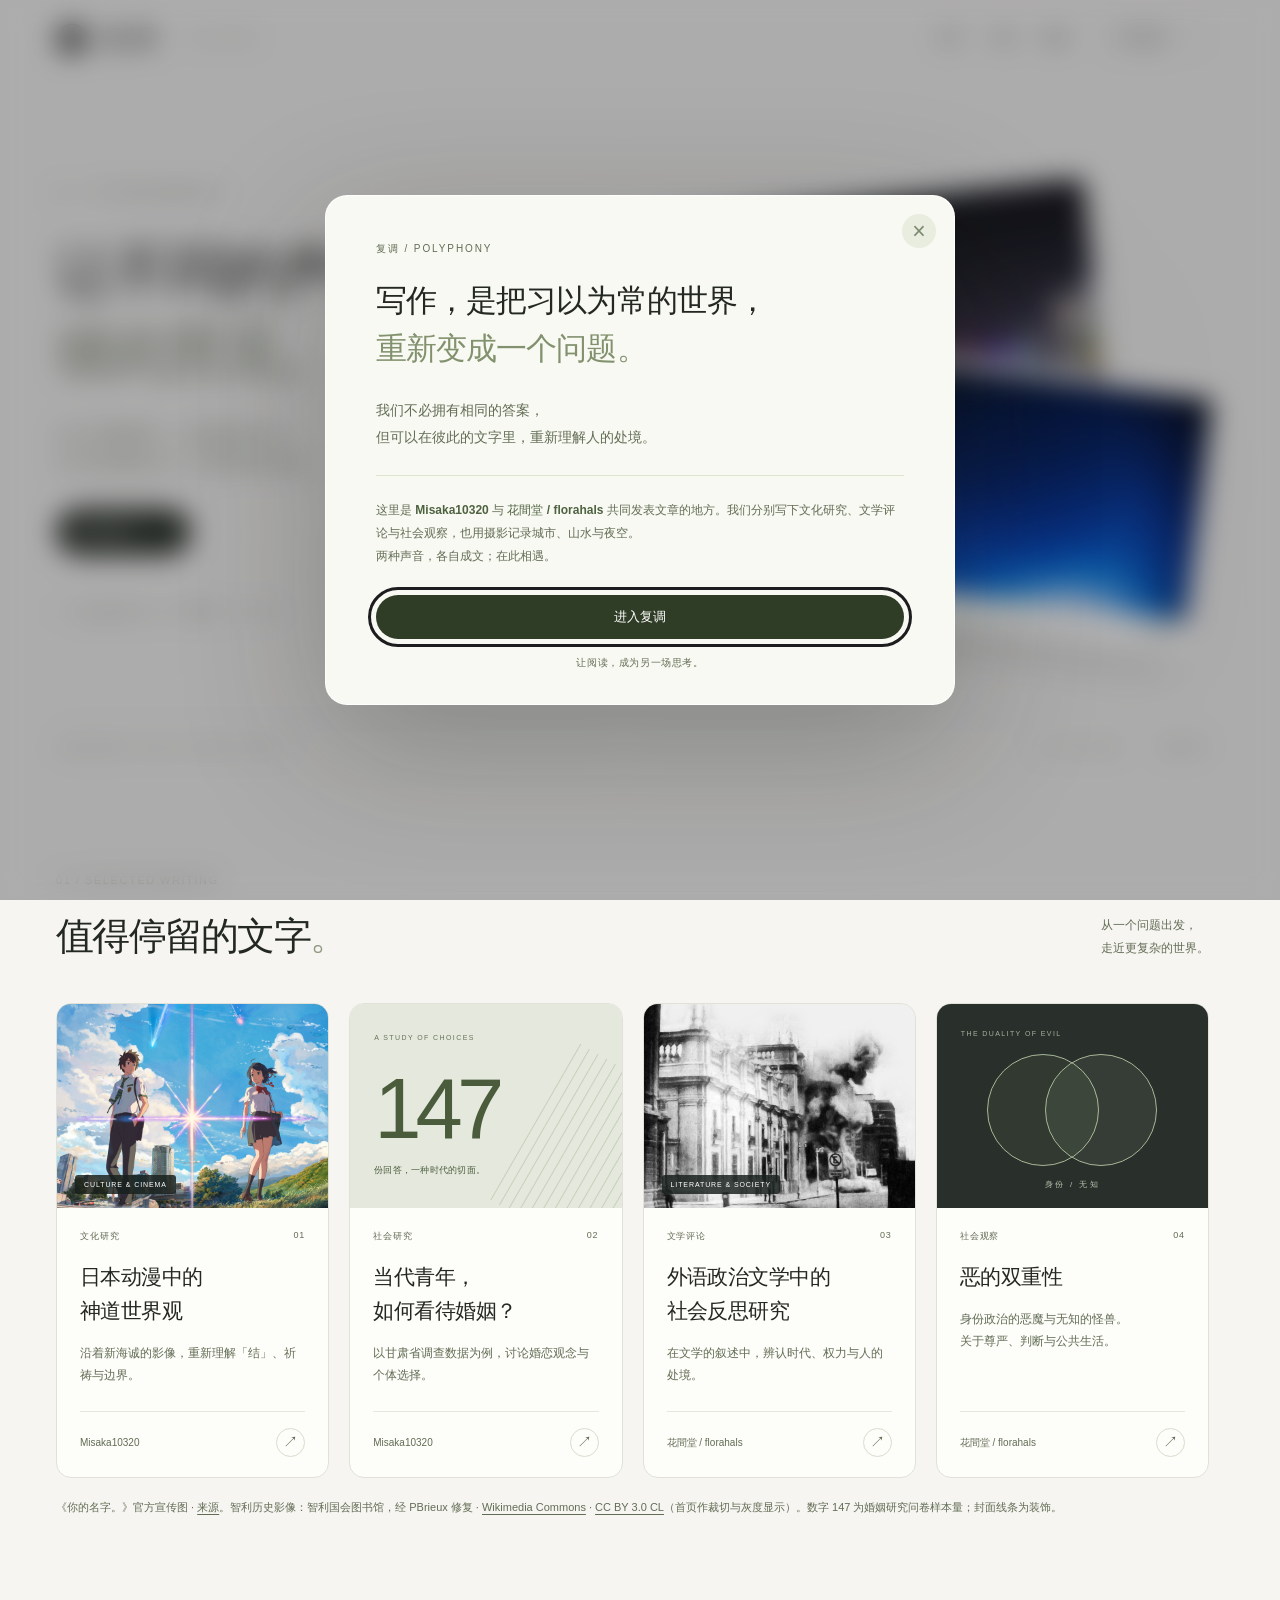
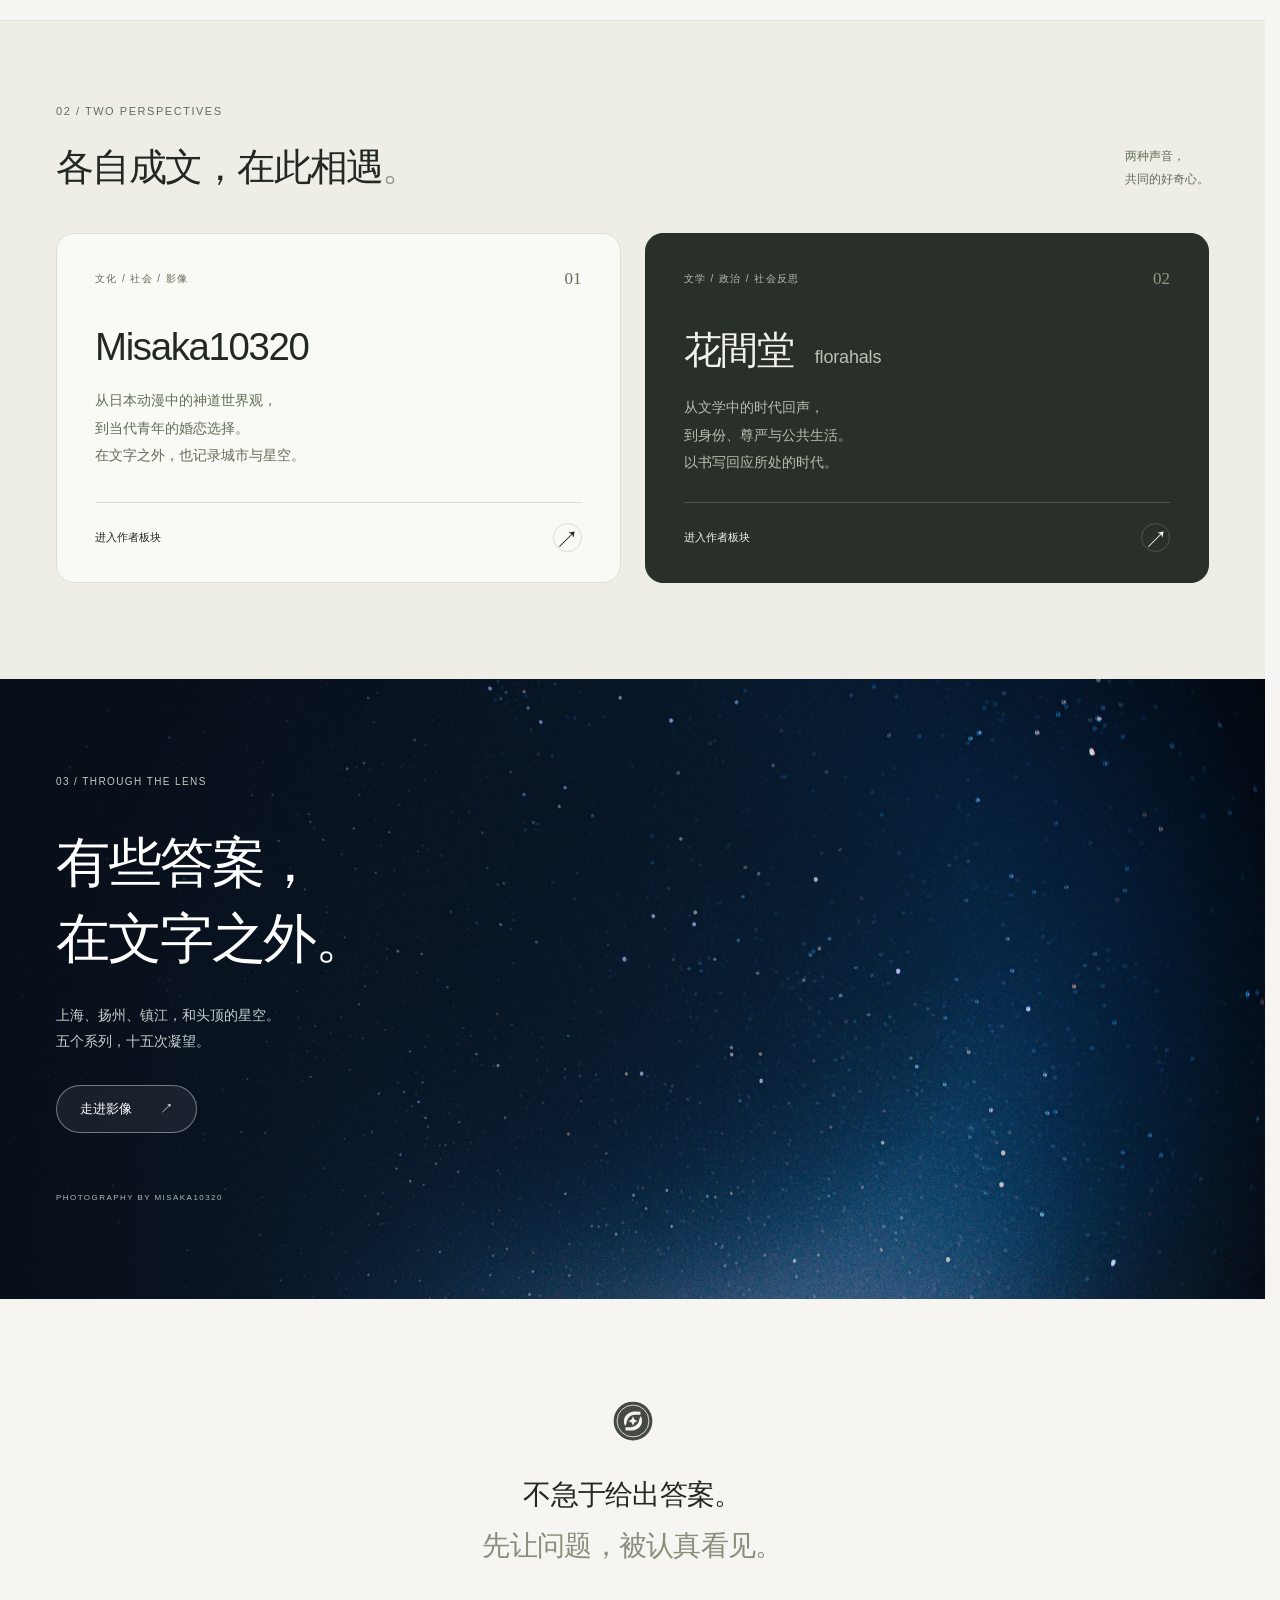
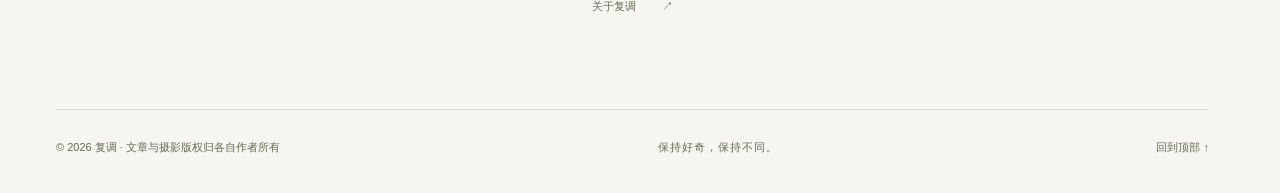
==== commit e4d08fa7: "Add Polyphony mark to site navigation" ====
--- a/index.html
+++ b/index.html
@@ -16,7 +16,7 @@
 <body class="journal-home">
   <a class="skip" href="#main">跳至正文</a>
   <header class="nav"><nav class="nav-inner" aria-label="主导航">
-    <a class="wordmark collective-wordmark" href="index.html" aria-label="复调 POLYPHONY 首页">复调<span>POLYPHONY</span></a>
+    <a class="wordmark collective-wordmark" href="index.html" aria-label="复调 POLYPHONY 首页"><img class="brand-mark" src="assets/mark.svg" width="32" height="32" alt="" aria-hidden="true">复调<span>POLYPHONY</span></a>
     <div class="nav-links"><a href="#selected">文章</a><a href="#authors">作者</a><a href="misaka10320.html#photography">摄影</a><button type="button" data-open-intro>关于复调 <span aria-hidden="true">↗</span></button></div>
   </nav></header>
   <main id="main">
--- a/polish.css
+++ b/polish.css
@@ -22,6 +22,8 @@
 .nav { height: 78px; background: rgba(246,245,241,.88); border-bottom-color: transparent; transition: background .4s, border-color .4s, box-shadow .4s; }
 .nav.is-scrolled { background: rgba(246,245,241,.93); border-bottom-color: #d4d6cb99; box-shadow: 0 6px 30px #25292204; }
 .collective-wordmark { font-size: 25px; font-weight: 650; letter-spacing: .12em; gap: 14px; }
+.brand-mark { display: block; width: 32px; height: 32px; flex: none; transition: transform .5s var(--ease); }
+.collective-wordmark:hover .brand-mark { transform: rotate(12deg) scale(1.05); }
 .collective-wordmark > span { font-size: 9px; letter-spacing: .22em; padding-left: 15px; border-left: 1px solid #c8cbbf; color: #666d5e; }
 .nav-links { gap: 29px; align-items: center; }
 .nav-links a, .nav-links button { font-size: 12px; font-weight: 500; letter-spacing: .025em; line-height: 1.7; }
@@ -311,6 +313,7 @@
   .nav { height: 66px; }
   .progress { top: 66px; }
   .collective-wordmark { font-size: 22px; gap: 7px; }
+  .brand-mark { width: 28px; height: 28px; }
   .collective-wordmark > span { font-size: 7px; letter-spacing: .1em; padding-left: 8px; }
   .nav-links { gap: 17px; }
   .nav-links a { font-size: 11px; }
@@ -444,6 +447,7 @@
 }
 @media (hover:none) {
   .journal-card:hover,.pill:hover,.author-panel:hover,.feature:hover,.research:hover,.wang-feature:hover,.essay-card:hover { transform: none; }
+  .collective-wordmark:hover .brand-mark { transform: none; }
 }
 @media (prefers-reduced-motion:reduce) {
   .hero-composition:hover .composition-city { transform: rotate(-6deg); }
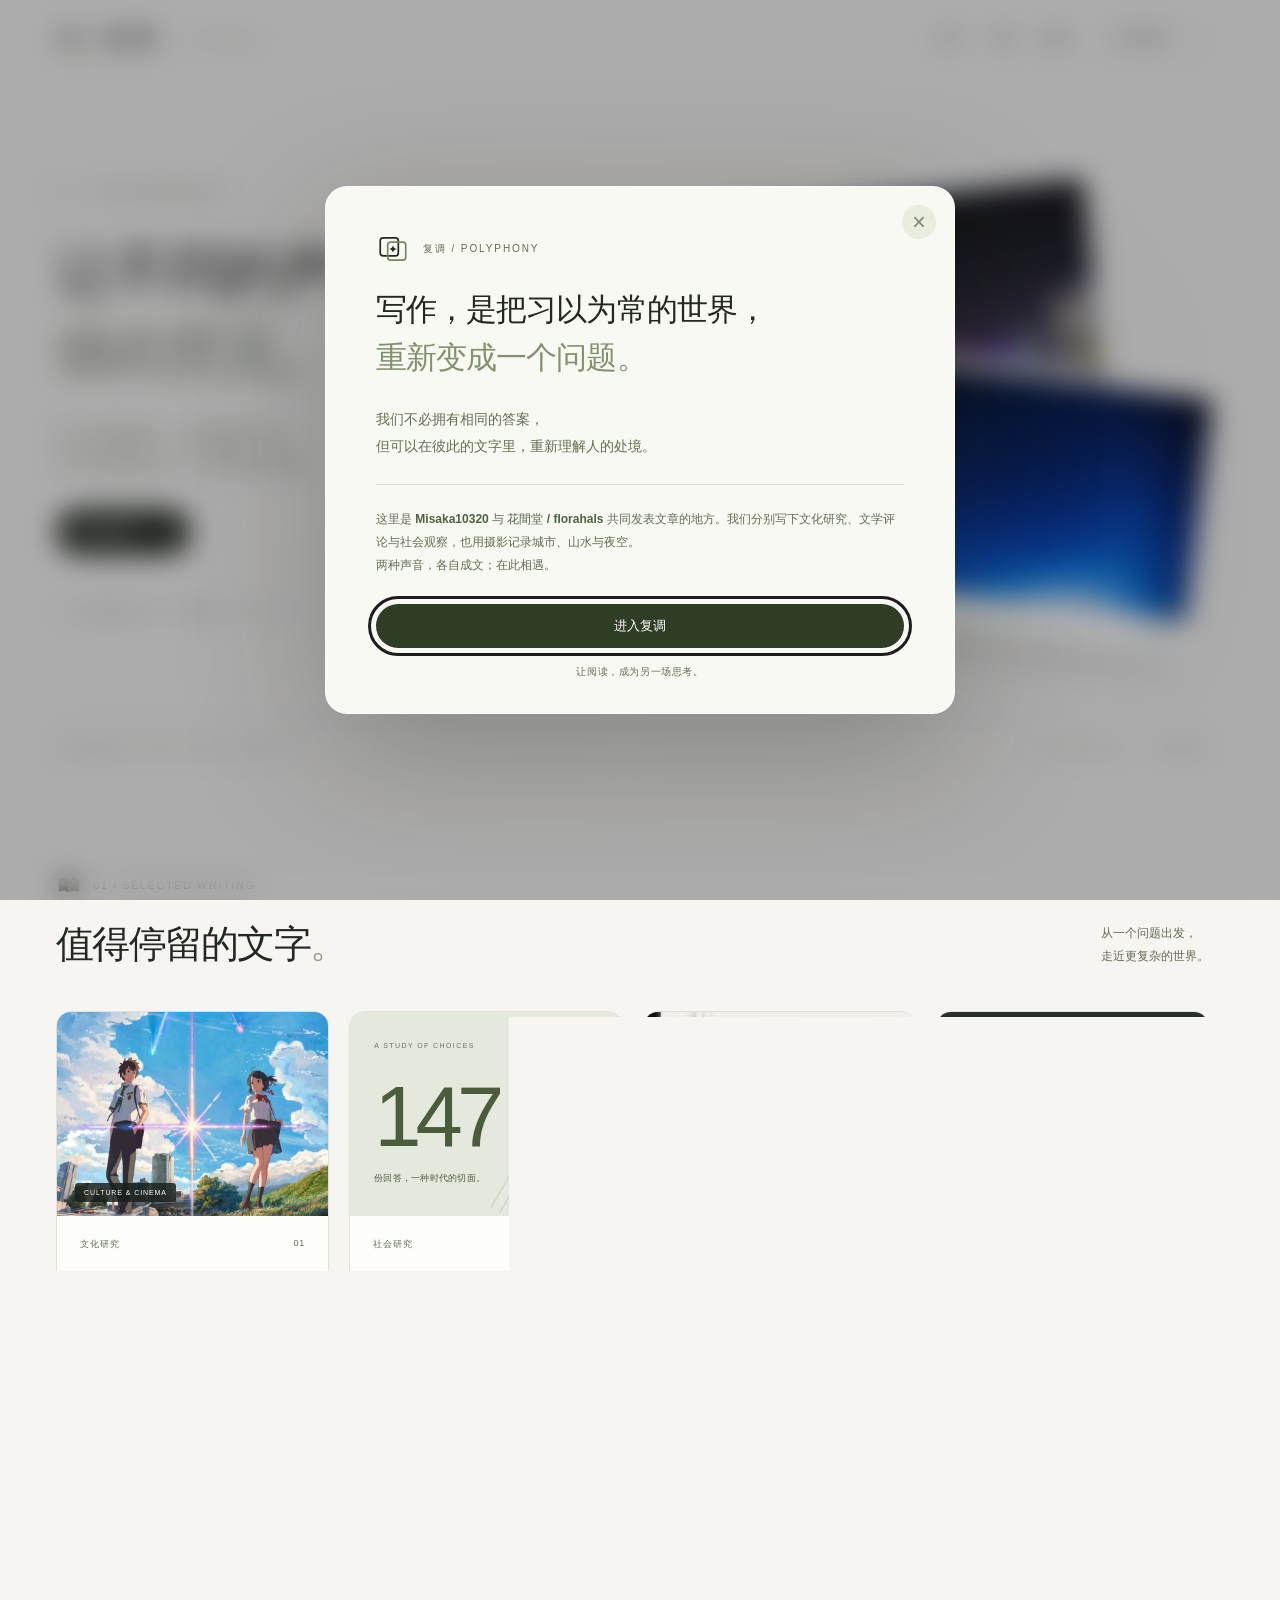
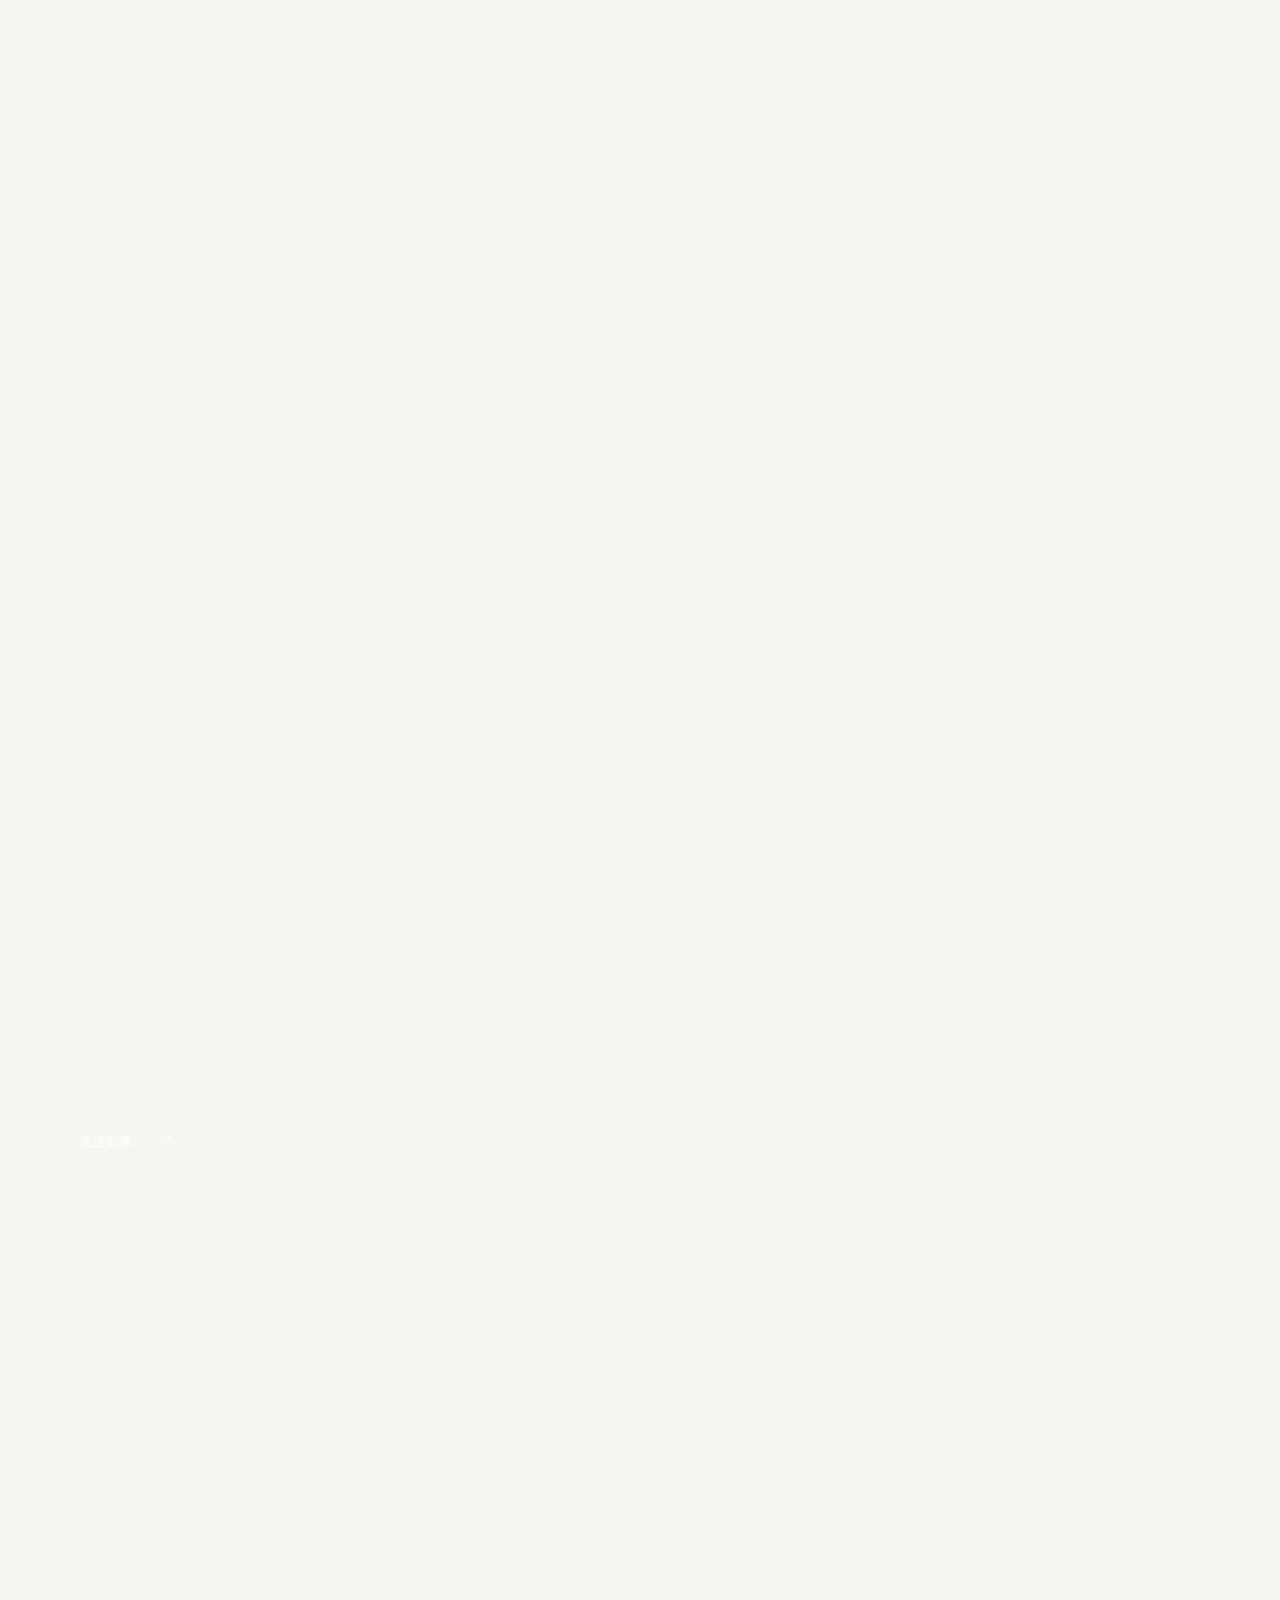
==== commit 5fff5466: "Apply new Polyphony logo across the journal" ====
--- a/index.html
+++ b/index.html
@@ -6,17 +6,17 @@
   <meta name="theme-color" content="#f6f5f1">
   <title>复调 POLYPHONY · 让不同的声音，彼此照见。</title>
   <meta name="description" content="Misaka10320 与 花間堂 / florahals 的共同写作空间。文化研究、文学评论、社会观察，以及文字之外的摄影。">
-  <link rel="icon" href="assets/mark.svg" type="image/svg+xml">
+  <link rel="icon" href="assets/mark.svg?v=3" type="image/svg+xml">
   <link rel="stylesheet" href="assets/vendor/lenis.css">
   <link rel="stylesheet" href="style.css">
-  <link rel="stylesheet" href="polish.css">
+  <link rel="stylesheet" href="polish.css?v=3">
   <script src="assets/vendor/lenis.min.js" defer></script>
-  <script src="script.js" defer></script>
+  <script src="script.js?v=3" defer></script>
 </head>
 <body class="journal-home">
   <a class="skip" href="#main">跳至正文</a>
   <header class="nav"><nav class="nav-inner" aria-label="主导航">
-    <a class="wordmark collective-wordmark" href="index.html" aria-label="复调 POLYPHONY 首页"><img class="brand-mark" src="assets/mark.svg" width="32" height="32" alt="" aria-hidden="true">复调<span>POLYPHONY</span></a>
+    <a class="wordmark collective-wordmark" href="index.html" aria-label="复调 POLYPHONY 首页"><img class="brand-mark" src="assets/mark.svg?v=3" width="32" height="32" alt="" aria-hidden="true">复调<span>POLYPHONY</span></a>
     <div class="nav-links"><a href="#selected">文章</a><a href="#authors">作者</a><a href="misaka10320.html#photography">摄影</a><button type="button" data-open-intro>关于复调 <span aria-hidden="true">↗</span></button></div>
   </nav></header>
   <main id="main">
@@ -37,7 +37,7 @@
     </section>
     <div class="journal-colophon wrap"><span>INDEPENDENT VOICES. SHARED CURIOSITY.</span><span>文字 · 研究 · 影像 <i aria-hidden="true">/</i> 持续书写中</span></div>
     <section id="selected" class="selected-section wrap" aria-labelledby="selected-title">
-      <div class="editorial-heading"><div><p class="eyebrow">01 / SELECTED WRITING</p><h2 id="selected-title">值得停留的文字<span>。</span></h2></div><p>从一个问题出发，<br>走近更复杂的世界。</p></div>
+      <div class="editorial-heading"><div><p class="eyebrow symbol-kicker"><img class="section-symbol" src="assets/symbol-book.svg" width="26" height="26" alt="" aria-hidden="true">01 / SELECTED WRITING</p><h2 id="selected-title">值得停留的文字<span>。</span></h2></div><p>从一个问题出发，<br>走近更复杂的世界。</p></div>
       <div class="writing-grid">
         <a class="journal-card journal-card-film" href="shinto.html">
           <div class="journal-card-art"><img src="your-name.jpg" alt="《你的名字。》官方宣传图" width="1200" height="675" loading="lazy" decoding="async"><span class="image-label">CULTURE & CINEMA</span></div>
@@ -59,7 +59,7 @@
       <p class="section-credit">《你的名字。》官方宣传图 · <a href="https://www.kiminona.com/">来源</a>。智利历史影像：智利国会图书馆，经 PBrieux 修复 · <a href="https://commons.wikimedia.org/wiki/File:Golpe_de_Estado_1973.jpg">Wikimedia Commons</a> · <a href="https://creativecommons.org/licenses/by/3.0/cl/">CC BY 3.0 CL</a>（首页作裁切与灰度显示）。数字 147 为婚姻研究问卷样本量；封面线条为装饰。</p>
     </section>
     <section id="authors" class="authors-section" aria-labelledby="authors-title"><div class="wrap">
-      <div class="editorial-heading"><div><p class="eyebrow">02 / TWO PERSPECTIVES</p><h2 id="authors-title">各自成文，在此相遇<span>。</span></h2></div><p>两种声音，<br>共同的好奇心。</p></div>
+      <div class="editorial-heading"><div><p class="eyebrow symbol-kicker"><img class="section-symbol" src="assets/symbol-waves.svg" width="26" height="26" alt="" aria-hidden="true">02 / TWO PERSPECTIVES</p><h2 id="authors-title">各自成文，在此相遇<span>。</span></h2></div><p>两种声音，<br>共同的好奇心。</p></div>
       <div class="author-pair">
         <a class="author-panel author-zhao" href="misaka10320.html"><div class="author-panel-top"><span class="eyebrow">文化 / 社会 / 影像</span><span class="author-number">01</span></div><h3 class="author-name">Misaka10320</h3><p>从日本动漫中的神道世界观，<br>到当代青年的婚恋选择。<br>在文字之外，也记录城市与星空。</p><div class="author-panel-bottom"><span>进入作者板块</span><span class="card-arrow" aria-hidden="true">↗</span></div></a>
         <a class="author-panel author-wang" href="florahals.html"><div class="author-panel-top"><span class="eyebrow">文学 / 政治 / 社会反思</span><span class="author-number">02</span></div><h3 class="author-name">花間堂 <span>florahals</span></h3><p>从文学中的时代回声，<br>到身份、尊严与公共生活。<br>以书写回应所处的时代。</p><div class="author-panel-bottom"><span>进入作者板块</span><span class="card-arrow" aria-hidden="true">↗</span></div></a>
@@ -67,9 +67,9 @@
     </div></section>
     <section class="home-photography" aria-labelledby="home-photo-title">
       <img src="assets/photography/perseids-2.webp" alt="Misaka10320 摄影：英仙座 · 星河渐明" width="2200" height="1468" loading="lazy" decoding="async">
-      <div class="home-photo-content wrap"><p class="eyebrow">03 / THROUGH THE LENS</p><h2 id="home-photo-title">有些答案，<br>在文字之外。</h2><p>上海、扬州、镇江，和头顶的星空。<br>五个系列，十五次凝望。</p><a class="pill pill-light" href="misaka10320.html#photography">走进影像 <span aria-hidden="true">↗</span></a><span class="photo-signature">PHOTOGRAPHY BY MISAKA10320</span></div>
+      <div class="home-photo-content wrap"><p class="eyebrow symbol-kicker"><img class="section-symbol" src="assets/symbol-aperture.svg" width="26" height="26" alt="" aria-hidden="true">03 / THROUGH THE LENS</p><h2 id="home-photo-title">有些答案，<br>在文字之外。</h2><p>上海、扬州、镇江，和头顶的星空。<br>五个系列，十五次凝望。</p><a class="pill pill-light" href="misaka10320.html#photography">走进影像 <span aria-hidden="true">↗</span></a><span class="photo-signature">PHOTOGRAPHY BY MISAKA10320</span></div>
     </section>
-    <section class="closing-note wrap"><img src="assets/mark.svg" width="40" height="40" alt=""><p>不急于给出答案。<br><span>先让问题，被认真看见。</span></p><button class="about-trigger" type="button" data-open-intro>关于复调 <span aria-hidden="true">↗</span></button></section>
+    <section class="closing-note wrap"><img src="assets/mark.svg?v=3" width="40" height="40" alt=""><p>不急于给出答案。<br><span>先让问题，被认真看见。</span></p><button class="about-trigger" type="button" data-open-intro>关于复调 <span aria-hidden="true">↗</span></button></section>
   </main>
   <footer class="wrap footer"><span>© <span data-year>2026</span> 复调 · 文章与摄影版权归各自作者所有</span><span class="footer-signoff">保持好奇，保持不同。</span><a href="#main">回到顶部 ↑</a></footer>
 </body>
--- a/polish.css
+++ b/polish.css
@@ -1,481 +1,488 @@
-/* Polyphony — a quiet editorial system, shared by the journal and its authors. */
-:root {
-  --paper: #f6f5f1;
-  --wash: #eeede7;
-  --ink: #242822;
-  --muted: #70736b;
-  --blue: #59664d;
-  --line: #dadcd2;
-  --accent: #747f61;
-  --ease: cubic-bezier(.22,1,.36,1);
-  -webkit-font-smoothing: antialiased;
-  text-rendering: optimizeLegibility;
-}
-body { background: var(--paper); }
-html { scroll-padding-top: 104px; }
-main:focus { outline: none; }
-::selection { background: #d9dfcb; color: #242822; }
-.wrap, .nav-inner { width: min(1200px, calc(100% - 112px)); }
-a, button { -webkit-tap-highlight-color: transparent; }
-a:focus-visible, button:focus-visible, summary:focus-visible { outline: 2px solid #677757; outline-offset: 6px; }
-button { touch-action: manipulation; }
-.nav { height: 78px; background: rgba(246,245,241,.88); border-bottom-color: transparent; transition: background .4s, border-color .4s, box-shadow .4s; }
-.nav.is-scrolled { background: rgba(246,245,241,.93); border-bottom-color: #d4d6cb99; box-shadow: 0 6px 30px #25292204; }
-.collective-wordmark { font-size: 25px; font-weight: 650; letter-spacing: .12em; gap: 14px; }
-.brand-mark { display: block; width: 32px; height: 32px; flex: none; transition: transform .5s var(--ease); }
-.collective-wordmark:hover .brand-mark { transform: rotate(12deg) scale(1.05); }
-.collective-wordmark > span { font-size: 9px; letter-spacing: .22em; padding-left: 15px; border-left: 1px solid #c8cbbf; color: #666d5e; }
-.nav-links { gap: 29px; align-items: center; }
-.nav-links a, .nav-links button { font-size: 12px; font-weight: 500; letter-spacing: .025em; line-height: 1.7; }
-.nav-links button { background: none; border: 1px solid #d6d9ce; padding: 8px 16px; border-radius: 100px; color: inherit; cursor: pointer; }
-.nav-links button:hover { background: #e9ece0; }
-.nav-links button span { margin-left: 12px; }
-.eyebrow { font-size: 11px; font-weight: 500; letter-spacing: .14em; color: var(--muted); }
-.pill { padding: 14px 23px; border-color: #c8cdbf; font-size: 13px; gap: 28px; min-height: 48px; transition: background .3s, color .3s, border-color .3s, transform .4s var(--ease); }
-.pill:hover { transform: translateY(-2px); }
-.pill-dark { background: #293024; border-color: #293024; color: #fff; }
-.pill-dark:hover { background: #46523c; border-color: #46523c; }
-.pill-light { color: #fff; background: #ffffff12; border-color: #ffffff66; backdrop-filter: blur(12px); }
-.pill-light:hover { color: #242822; background: #f6f5f1; border-color: #f6f5f1; }
-.journal-hero { display: grid; grid-template-columns: 1.06fr 1fr; align-items: center; gap: 34px; padding-block: 72px 62px; min-height: 640px; }
-.journal-kicker { display: flex; align-items: center; gap: 11px; margin-bottom: 31px; letter-spacing: .14em; }
-.live-dot { width: 6px; height: 6px; background: #788565; border-radius: 50%; flex-shrink: 0; box-shadow: 0 0 0 4px #7a856710; }
-.journal-hero h1 { font-size: clamp(42px,4.65vw,66px); line-height: 1.33; font-weight: 500; letter-spacing: -.065em; }
-.journal-hero h1 > span { color: #7a826b; }
-.hero-description { margin-top: 28px; font-size: 15px; line-height: 1.95; color: var(--muted); letter-spacing: .025em; }
-.hero-copy > .pill { margin-top: 31px; }
-.hero-signature { display: flex; align-items: center; gap: 10px; font-size: 11px; color: #575d51; margin-top: 45px; flex-wrap: wrap; }
-.hero-signature > span { font-size: 8px; letter-spacing: .1em; color: #7b8073; }
-.hero-signature i { color: #939a89; font-family: Georgia,serif; font-size: 18px; margin-inline: 3px; }
-.hero-composition { position: relative; display: block; height: 460px; isolation: isolate; }
-.composition-orbit { width: 385px; height: 385px; max-width: 95%; position: absolute; top: 13px; right: 8px; border: 1px solid #daddd1; border-radius: 50%; z-index: -1; }
-.composition-orbit::before { content: ''; position: absolute; inset: 28px; border: 1px solid #e1e3d9; border-radius: 50%; }
-.composition-photo { position: absolute; margin: 0; padding: 9px 9px 0; border: 1px solid #ffffff; background: #fdfdf9; box-shadow: 0 28px 55px -22px #343b343a; border-radius: 5px; transition: transform 1s var(--ease); }
-.composition-photo img { width: 100%; height: auto; aspect-ratio: 1.49; object-fit: cover; display: block; border-radius: 2px; }
-.composition-photo figcaption { display: flex; justify-content: space-between; align-items: center; min-height: 34px; gap: 10px; font-size: 9px; color: #6d7465; letter-spacing: .06em; padding-inline: 4px; }
-.composition-photo figcaption span:first-child { font-size: 8px; letter-spacing: .13em; }
-.composition-city { width: 82%; left: 0; top: 16px; transform: rotate(-6deg); }
-.composition-sky { width: 65%; right: 0; top: 195px; transform: rotate(7deg); }
-.hero-composition:hover .composition-city { transform: translateY(-5px) rotate(-4deg); }
-.hero-composition:hover .composition-sky { transform: translateY(3px) rotate(4deg); }
-.composition-caption { position: absolute; bottom: 3px; left: 7px; display: flex; gap: 28px; font-size: 11px; letter-spacing: .035em; color: #787e70; }
-.journal-colophon { border-top: 1px solid var(--line); display: flex; justify-content: space-between; gap: 20px; padding-block: 22px; color: #7d8177; font-size: 9px; letter-spacing: .12em; line-height: 1.7; }
-.journal-colophon i { font-style: normal; padding-inline: 15px; color: #b3b8a9; }
-.selected-section { padding-block: 94px 102px; }
+/* Polyphony — a quiet editorial system, shared by the journal and its authors. */
+:root {
+  --paper: #f6f5f1;
+  --wash: #eeede7;
+  --ink: #242822;
+  --muted: #70736b;
+  --blue: #59664d;
+  --line: #dadcd2;
+  --accent: #747f61;
+  --ease: cubic-bezier(.22,1,.36,1);
+  -webkit-font-smoothing: antialiased;
+  text-rendering: optimizeLegibility;
+}
+body { background: var(--paper); }
+html { scroll-padding-top: 104px; }
+main:focus { outline: none; }
+::selection { background: #d9dfcb; color: #242822; }
+.wrap, .nav-inner { width: min(1200px, calc(100% - 112px)); }
+a, button { -webkit-tap-highlight-color: transparent; }
+a:focus-visible, button:focus-visible, summary:focus-visible { outline: 2px solid #677757; outline-offset: 6px; }
+button { touch-action: manipulation; }
+.nav { height: 78px; background: rgba(246,245,241,.88); border-bottom-color: transparent; transition: background .4s, border-color .4s, box-shadow .4s; }
+.nav.is-scrolled { background: rgba(246,245,241,.93); border-bottom-color: #d4d6cb99; box-shadow: 0 6px 30px #25292204; }
+.collective-wordmark { font-size: 25px; font-weight: 650; letter-spacing: .12em; gap: 14px; }
+.brand-mark { display: block; width: 32px; height: 32px; flex: none; transition: transform .5s var(--ease); }
+.collective-wordmark:hover .brand-mark { transform: rotate(12deg) scale(1.05); }
+.collective-wordmark > span { font-size: 9px; letter-spacing: .22em; padding-left: 15px; border-left: 1px solid #c8cbbf; color: #666d5e; }
+.nav-links { gap: 29px; align-items: center; }
+.nav-links a, .nav-links button { font-size: 12px; font-weight: 500; letter-spacing: .025em; line-height: 1.7; }
+.nav-links button { background: none; border: 1px solid #d6d9ce; padding: 8px 16px; border-radius: 100px; color: inherit; cursor: pointer; }
+.nav-links button:hover { background: #e9ece0; }
+.nav-links button span { margin-left: 12px; }
+.eyebrow { font-size: 11px; font-weight: 500; letter-spacing: .14em; color: var(--muted); }
+.pill { padding: 14px 23px; border-color: #c8cdbf; font-size: 13px; gap: 28px; min-height: 48px; transition: background .3s, color .3s, border-color .3s, transform .4s var(--ease); }
+.pill:hover { transform: translateY(-2px); }
+.pill-dark { background: #293024; border-color: #293024; color: #fff; }
+.pill-dark:hover { background: #46523c; border-color: #46523c; }
+.pill-light { color: #fff; background: #ffffff12; border-color: #ffffff66; backdrop-filter: blur(12px); }
+.pill-light:hover { color: #242822; background: #f6f5f1; border-color: #f6f5f1; }
+.journal-hero { display: grid; grid-template-columns: 1.06fr 1fr; align-items: center; gap: 34px; padding-block: 72px 62px; min-height: 640px; }
+.journal-kicker { display: flex; align-items: center; gap: 11px; margin-bottom: 31px; letter-spacing: .14em; }
+.live-dot { width: 6px; height: 6px; background: #788565; border-radius: 50%; flex-shrink: 0; box-shadow: 0 0 0 4px #7a856710; }
+.journal-hero h1 { font-size: clamp(42px,4.65vw,66px); line-height: 1.33; font-weight: 500; letter-spacing: -.065em; }
+.journal-hero h1 > span { color: #7a826b; }
+.hero-description { margin-top: 28px; font-size: 15px; line-height: 1.95; color: var(--muted); letter-spacing: .025em; }
+.hero-copy > .pill { margin-top: 31px; }
+.hero-signature { display: flex; align-items: center; gap: 10px; font-size: 11px; color: #575d51; margin-top: 45px; flex-wrap: wrap; }
+.hero-signature > span { font-size: 8px; letter-spacing: .1em; color: #7b8073; }
+.hero-signature i { color: #939a89; font-family: Georgia,serif; font-size: 18px; margin-inline: 3px; }
+.hero-composition { position: relative; display: block; height: 460px; isolation: isolate; }
+.composition-orbit { width: 385px; height: 385px; max-width: 95%; position: absolute; top: 13px; right: 8px; border: 1px solid #daddd1; border-radius: 50%; z-index: -1; }
+.composition-orbit::before { content: ''; position: absolute; inset: 28px; border: 1px solid #e1e3d9; border-radius: 50%; }
+.composition-photo { position: absolute; margin: 0; padding: 9px 9px 0; border: 1px solid #ffffff; background: #fdfdf9; box-shadow: 0 28px 55px -22px #343b343a; border-radius: 5px; transition: transform 1s var(--ease); }
+.composition-photo img { width: 100%; height: auto; aspect-ratio: 1.49; object-fit: cover; display: block; border-radius: 2px; }
+.composition-photo figcaption { display: flex; justify-content: space-between; align-items: center; min-height: 34px; gap: 10px; font-size: 9px; color: #6d7465; letter-spacing: .06em; padding-inline: 4px; }
+.composition-photo figcaption span:first-child { font-size: 8px; letter-spacing: .13em; }
+.composition-city { width: 82%; left: 0; top: 16px; transform: rotate(-6deg); }
+.composition-sky { width: 65%; right: 0; top: 195px; transform: rotate(7deg); }
+.hero-composition:hover .composition-city { transform: translateY(-5px) rotate(-4deg); }
+.hero-composition:hover .composition-sky { transform: translateY(3px) rotate(4deg); }
+.composition-caption { position: absolute; bottom: 3px; left: 7px; display: flex; gap: 28px; font-size: 11px; letter-spacing: .035em; color: #787e70; }
+.journal-colophon { border-top: 1px solid var(--line); display: flex; justify-content: space-between; gap: 20px; padding-block: 22px; color: #7d8177; font-size: 9px; letter-spacing: .12em; line-height: 1.7; }
+.journal-colophon i { font-style: normal; padding-inline: 15px; color: #b3b8a9; }
+.selected-section { padding-block: 94px 102px; }
 .editorial-heading { display: flex; align-items: flex-end; justify-content: space-between; gap: 28px; margin-bottom: 39px; }
+.symbol-kicker { display: inline-flex; align-items: center; gap: 11px; }
+.section-symbol { display: block; width: 26px; height: 26px; object-fit: contain; flex: none; }
+.heading-symbol { display: inline-block; width: 29px; height: 29px; object-fit: contain; vertical-align: -.14em; margin-inline: .1em .28em; }
 .editorial-heading .eyebrow { margin-bottom: 18px; color: #7d8272; }
-.editorial-heading h2 { font-size: clamp(28px,3vw,42px); line-height: 1.45; font-weight: 550; letter-spacing: -.045em; }
-.editorial-heading h2 > span { color: #929a84; }
-.editorial-heading > p { color: #808477; font-size: 12px; line-height: 1.9; padding-bottom: 4px; }
-.writing-grid { display: grid; grid-template-columns: repeat(4,minmax(0,1fr)); gap: 20px; }
-.journal-card { display: flex; flex-direction: column; min-width: 0; border: 1px solid #e0e2d8; border-radius: 15px; background: #fdfdf9; overflow: hidden; transition: transform .65s var(--ease), box-shadow .65s var(--ease), border-color .4s; }
-.journal-card:hover { transform: translateY(-7px); box-shadow: 0 22px 50px -27px #3b42354d; border-color: #c7cebc; }
-.journal-card-art { height: 204px; overflow: hidden; position: relative; background: #d5d9ce; }
-.journal-card-art > img { width: 100%; height: 100%; object-fit: cover; transition: transform 1.2s var(--ease); }
-.journal-card:hover .journal-card-art > img { transform: scale(1.05); }
-.journal-card-film .journal-card-art > img { object-position: center 42%; }
+.editorial-heading h2 { font-size: clamp(28px,3vw,42px); line-height: 1.45; font-weight: 550; letter-spacing: -.045em; }
+.editorial-heading h2 > span { color: #929a84; }
+.editorial-heading > p { color: #808477; font-size: 12px; line-height: 1.9; padding-bottom: 4px; }
+.writing-grid { display: grid; grid-template-columns: repeat(4,minmax(0,1fr)); gap: 20px; }
+.journal-card { display: flex; flex-direction: column; min-width: 0; border: 1px solid #e0e2d8; border-radius: 15px; background: #fdfdf9; overflow: hidden; transition: transform .65s var(--ease), box-shadow .65s var(--ease), border-color .4s; }
+.journal-card:hover { transform: translateY(-7px); box-shadow: 0 22px 50px -27px #3b42354d; border-color: #c7cebc; }
+.journal-card-art { height: 204px; overflow: hidden; position: relative; background: #d5d9ce; }
+.journal-card-art > img { width: 100%; height: 100%; object-fit: cover; transition: transform 1.2s var(--ease); }
+.journal-card:hover .journal-card-art > img { transform: scale(1.05); }
+.journal-card-film .journal-card-art > img { object-position: center 42%; }
 .journal-card-literature .journal-card-art > img { filter: grayscale(.75); object-position: 45% center; }
-.image-label { position: absolute; bottom: 14px; left: 18px; padding: 6px 9px; border-radius: 3px; background: #17201cd4; color: #fff; font-size: 7px; letter-spacing: .13em; }
-.journal-card-copy { padding: 22px 23px 20px; display: flex; flex-direction: column; flex: 1; }
-.card-meta { display: flex; justify-content: space-between; color: #858a7c; font-size: 9px; letter-spacing: .1em; margin-bottom: 17px; }
-.journal-card h3 { font-size: clamp(18px,1.62vw,23px); font-weight: 550; line-height: 1.65; letter-spacing: -.025em; }
-.journal-card-copy > p { font-size: 12px; color: #7a8072; line-height: 1.85; margin-block: 14px 25px; }
-.card-byline { display: flex; align-items: center; justify-content: space-between; gap: 10px; margin-top: auto; padding-top: 16px; border-top: 1px solid #e5e7de; font-size: 10px; color: #717967; }
-.card-arrow { display: grid; place-items: center; width: 29px; height: 29px; border: 1px solid #d9dece; border-radius: 50%; font-size: 15px; transition: background .3s, color .3s; }
-a:hover .card-arrow { color: #fff; background: #626f52; border-color: transparent; }
-.research-art { background: #e5e9dd; padding: 22px 24px; }
-.research-art-label { position: relative; z-index: 1; font-size: 7px; letter-spacing: .2em; color: #67735a; }
-.research-art-number { position: relative; z-index: 1; font-size: 85px; font-weight: 350; line-height: 1; letter-spacing: -.07em; margin-top: 22px; color: #4b5c3d; }
-.research-art-number > span { display: block; font-size: 9px; letter-spacing: .025em; margin-top: 15px; }
-.research-art-lines { position: absolute; right: -30px; bottom: -35px; width: 125px; height: 180px; display: flex; transform: rotate(30deg); gap: 9px; opacity: .25; }
-.research-art-lines i { width: 1px; height: 100%; background: #71845d; }
-.duality-art { display: flex; align-items: center; justify-content: center; background: #292f2b; color: #ced7c8; }
-.duality-art .research-art-label { position: absolute; top: 26px; left: 24px; color: #a6b09e; }
-.duality-circles { position: relative; width: 170px; height: 116px; margin-top: 12px; }
-.duality-circles i { position: absolute; top: 0; width: 112px; height: 112px; border: 1px solid #a7b697; border-radius: 50%; }
-.duality-circles i:first-child { left: 0; background: #69795a21; }
-.duality-circles i:last-child { right: 0; background: #c7d3b614; }
-.duality-caption { position: absolute; bottom: 18px; font-size: 8px; letter-spacing: .3em; color: #bac3b0; }
-.section-credit { font-size: 10px; color: #858b7d; line-height: 1.8; margin-top: 20px; }
-.authors-section { padding-block: 82px 96px; background: #eeeee7; border-top: 1px solid #e2e4d9; }
-.author-pair { gap: 24px; }
-.author-panel { padding: 35px 38px 30px; border: 1px solid #dce0d3; border-radius: 18px; min-height: 347px; background: #f9faf5; transition: transform .65s var(--ease),box-shadow .65s var(--ease); }
-.author-panel-top .eyebrow { font-size: 10px; }
-.author-number { font-family: Georgia,serif; font-size: 17px; color: #939b85; }
-.author-name { font-size: clamp(26px,3vw,40px); font-weight: 500; letter-spacing: -.035em; margin-block: 36px 18px; }
-.author-name > span { font-size: 18px; font-weight: 350; margin-left: 12px; color: #bac1b4; letter-spacing: -.01em; }
-.author-panel > p { font-size: 14px; line-height: 1.95; color: #77816c; margin-bottom: 26px; }
-.author-panel-bottom { border-top: 1px solid #dce2d3; font-size: 11px; padding-top: 20px; }
-.author-panel-bottom > .card-arrow { font-size: 18px; }
-.author-wang { background: #292f29; color: #f1f3eb; border-color: #292f29; }
-.author-wang .author-panel-top,.author-wang > p,.author-wang .eyebrow { color: #b6bead; }
-.author-wang .author-panel-bottom,.author-wang .card-arrow { border-color: #ffffff2e; }
-.home-photography { position: relative; min-height: 620px; color: #fff; isolation: isolate; overflow: hidden; background: #10151e; }
-.home-photography > img { position: absolute; inset: 0; width: 100%; height: 100%; object-fit: cover; object-position: center 58%; z-index: -2; }
-.home-photography::after { content: ''; position: absolute; inset: 0; z-index: -1; background: linear-gradient(90deg,#0a101be6,#111a2557 65%,#111a2514); }
-.home-photo-content { padding-block: 95px 55px; }
+.journal-card-literature .journal-card-art::after { content: ''; position: absolute; top: 13px; right: 14px; width: 36px; height: 36px; border-radius: 9px; background: #f6f5f1e8 url('assets/symbol-quotes.svg') center / 22px no-repeat; box-shadow: 0 5px 17px #111b191f; }
+.image-label { position: absolute; bottom: 14px; left: 18px; padding: 6px 9px; border-radius: 3px; background: #17201cd4; color: #fff; font-size: 7px; letter-spacing: .13em; }
+.journal-card-copy { padding: 22px 23px 20px; display: flex; flex-direction: column; flex: 1; }
+.card-meta { display: flex; justify-content: space-between; color: #858a7c; font-size: 9px; letter-spacing: .1em; margin-bottom: 17px; }
+.journal-card h3 { font-size: clamp(18px,1.62vw,23px); font-weight: 550; line-height: 1.65; letter-spacing: -.025em; }
+.journal-card-copy > p { font-size: 12px; color: #7a8072; line-height: 1.85; margin-block: 14px 25px; }
+.card-byline { display: flex; align-items: center; justify-content: space-between; gap: 10px; margin-top: auto; padding-top: 16px; border-top: 1px solid #e5e7de; font-size: 10px; color: #717967; }
+.card-arrow { display: grid; place-items: center; width: 29px; height: 29px; border: 1px solid #d9dece; border-radius: 50%; font-size: 15px; transition: background .3s, color .3s; }
+a:hover .card-arrow { color: #fff; background: #626f52; border-color: transparent; }
+.research-art { background: #e5e9dd; padding: 22px 24px; }
+.research-art-label { position: relative; z-index: 1; font-size: 7px; letter-spacing: .2em; color: #67735a; }
+.research-art-number { position: relative; z-index: 1; font-size: 85px; font-weight: 350; line-height: 1; letter-spacing: -.07em; margin-top: 22px; color: #4b5c3d; }
+.research-art-number > span { display: block; font-size: 9px; letter-spacing: .025em; margin-top: 15px; }
+.research-art-lines { position: absolute; right: -30px; bottom: -35px; width: 125px; height: 180px; display: flex; transform: rotate(30deg); gap: 9px; opacity: .25; }
+.research-art-lines i { width: 1px; height: 100%; background: #71845d; }
+.duality-art { display: flex; align-items: center; justify-content: center; background: #292f2b; color: #ced7c8; }
+.duality-art .research-art-label { position: absolute; top: 26px; left: 24px; color: #a6b09e; }
+.duality-circles { position: relative; width: 170px; height: 116px; margin-top: 12px; }
+.duality-circles i { position: absolute; top: 0; width: 112px; height: 112px; border: 1px solid #a7b697; border-radius: 50%; }
+.duality-circles i:first-child { left: 0; background: #69795a21; }
+.duality-circles i:last-child { right: 0; background: #c7d3b614; }
+.duality-caption { position: absolute; bottom: 18px; font-size: 8px; letter-spacing: .3em; color: #bac3b0; }
+.section-credit { font-size: 10px; color: #858b7d; line-height: 1.8; margin-top: 20px; }
+.authors-section { padding-block: 82px 96px; background: #eeeee7; border-top: 1px solid #e2e4d9; }
+.author-pair { gap: 24px; }
+.author-panel { padding: 35px 38px 30px; border: 1px solid #dce0d3; border-radius: 18px; min-height: 347px; background: #f9faf5; transition: transform .65s var(--ease),box-shadow .65s var(--ease); }
+.author-panel-top .eyebrow { font-size: 10px; }
+.author-number { font-family: Georgia,serif; font-size: 17px; color: #939b85; }
+.author-name { font-size: clamp(26px,3vw,40px); font-weight: 500; letter-spacing: -.035em; margin-block: 36px 18px; }
+.author-name > span { font-size: 18px; font-weight: 350; margin-left: 12px; color: #bac1b4; letter-spacing: -.01em; }
+.author-panel > p { font-size: 14px; line-height: 1.95; color: #77816c; margin-bottom: 26px; }
+.author-panel-bottom { border-top: 1px solid #dce2d3; font-size: 11px; padding-top: 20px; }
+.author-panel-bottom > .card-arrow { font-size: 18px; }
+.author-wang { background: #292f29; color: #f1f3eb; border-color: #292f29; }
+.author-wang .author-panel-top,.author-wang > p,.author-wang .eyebrow { color: #b6bead; }
+.author-wang .author-panel-bottom,.author-wang .card-arrow { border-color: #ffffff2e; }
+.home-photography { position: relative; min-height: 620px; color: #fff; isolation: isolate; overflow: hidden; background: #10151e; }
+.home-photography > img { position: absolute; inset: 0; width: 100%; height: 100%; object-fit: cover; object-position: center 58%; z-index: -2; }
+.home-photography::after { content: ''; position: absolute; inset: 0; z-index: -1; background: linear-gradient(90deg,#0a101be6,#111a2557 65%,#111a2514); }
+.home-photo-content { padding-block: 95px 55px; }
 .home-photo-content .eyebrow { color: #c2ccbd; font-size: 10px; margin-bottom: 35px; }
-.home-photo-content h2 { font-size: clamp(36px,4.2vw,58px); line-height: 1.4; font-weight: 450; letter-spacing: -.04em; }
-.home-photo-content > p:not(.eyebrow) { font-size: 14px; line-height: 1.9; color: #c6cfcc; margin-block: 26px 30px; }
-.photo-signature { display: block; font-size: 8px; letter-spacing: .18em; color: #afbcb5; margin-top: 60px; }
-.closing-note { padding-block: 102px 95px; text-align: center; }
-.closing-note img { opacity: .84; border-radius: 12px; }
-.closing-note > p { font-size: 28px; line-height: 1.8; letter-spacing: -.025em; margin-block: 25px; }
-.closing-note > p > span { color: #87907b; }
-.closing-note .about-trigger { font-size: 11px; color: #6c765f; }
-.closing-note .about-trigger span { margin-left: 22px; }
-.footer { border-top: 1px solid var(--line); padding-block: 28px 35px; font-size: 10px; line-height: 1.8; color: #7b8172; align-items: center; }
-.footer-signoff { letter-spacing: .09em; }
-/* Author pages: the same composition, with the original works given room to breathe. */
+.home-photography .section-symbol { width: 32px; height: 32px; padding: 4px; border-radius: 9px; background: #f6f5f1e8; }
+.home-photo-content h2 { font-size: clamp(36px,4.2vw,58px); line-height: 1.4; font-weight: 450; letter-spacing: -.04em; }
+.home-photo-content > p:not(.eyebrow) { font-size: 14px; line-height: 1.9; color: #c6cfcc; margin-block: 26px 30px; }
+.photo-signature { display: block; font-size: 8px; letter-spacing: .18em; color: #afbcb5; margin-top: 60px; }
+.closing-note { padding-block: 102px 95px; text-align: center; }
+.closing-note img { opacity: .84; border-radius: 12px; }
+.closing-note > p { font-size: 28px; line-height: 1.8; letter-spacing: -.025em; margin-block: 25px; }
+.closing-note > p > span { color: #87907b; }
+.closing-note .about-trigger { font-size: 11px; color: #6c765f; }
+.closing-note .about-trigger span { margin-left: 22px; }
+.footer { border-top: 1px solid var(--line); padding-block: 28px 35px; font-size: 10px; line-height: 1.8; color: #7b8172; align-items: center; }
+.footer-signoff { letter-spacing: .09em; }
+/* Author pages: the same composition, with the original works given room to breathe. */
 .author-page .hero { padding-block: 60px 83px; }
-.author-masthead { display: flex; align-items: center; justify-content: space-between; gap: 24px; border-bottom: 1px solid var(--line); padding-bottom: 22px; margin-bottom: 49px; }
-.hero .author-masthead > .eyebrow { margin: 0; font-size: 11px; }
-.chapter-label { font-size: 9px; letter-spacing: .15em; color: #8b9381; white-space: nowrap; }
-.author-page .hero h1 { font-size: clamp(46px,6.2vw,83px); font-weight: 550; line-height: 1.28; }
-.hero h1 span,.photo-heading h2 span { color: #88927b; }
-.hero-bottom { margin-top: 32px; }
-.hero-bottom p { font-size: 16px; color: #737d69; }
-.hero-bottom .pill { background: #293024; border-color: #293024; color: white; }
-.hero-bottom .pill:hover { background: #45523b; }
-.text-link { font-size: 14px; }
-.section { background: #eeeee8; padding-block: 76px; }
-.section-heading { margin-bottom: 35px; }
-.section-heading h2 { font-size: 33px; font-weight: 550; }
-.section-heading > span { font-size: 9px; color: #858d7a; }
-.section-index { display: inline-block; font-size: 10px; letter-spacing: .1em; font-weight: 400; margin-right: 16px; color: #89927d; vertical-align: middle; }
-.card-index { display: block; font-size: 9px; letter-spacing: .15em; color: #a1aa96; margin-bottom: 20px; }
-.feature,.research,.wang-feature,.essay-card { border-radius: 20px; transition: transform .7s var(--ease),box-shadow .7s var(--ease); }
-.feature:hover,.research:hover,.wang-feature:hover,.essay-card:hover { transform: translateY(-5px); box-shadow: 0 20px 40px -28px #26322369; }
-.feature { min-height: 590px; }
-.feature h3 { font-size: clamp(34px,3.5vw,49px); font-weight: 500; }
-.feature-copy { padding-top: 48px; padding-right: 40px; }
-.feature .eyebrow { font-size: 11px; }
-.feature .card-index { color: #d5dacf; }
-.feature-copy > p:not(.eyebrow) { font-size: 16px; }
-.feature-foot { bottom: 32px; }
-.feature-foot > span:first-child { font-size: 10px; }
-.research { padding: 51px; background: #fbfcf7; border: 1px solid #dce2d1; }
-.research h3 { font-size: 37px; font-weight: 500; }
-.research-copy > p:not(.eyebrow) { font-size: 15px; }
-.research-data { border-left-color: #d8dfcc; }
-.data-main { color: #6d7d58; font-size: 116px; font-weight: 350; }
-.data-main > span { font-size: 14px; }
-.data-small,.data-note { color: #78836c; }
-.wang-feature { background: #fbfcf7; border: 1px solid #dce2d1; }
-.wang-feature-copy h3 { font-size: 34px; font-weight: 500; }
-.wang-feature-copy > p:not(.eyebrow) { font-size: 15px; }
-.essay-card { background: #2a302a; padding: 43px 51px; }
-.essay-card h3 { font-size: 43px; font-weight: 450; }
-.essay-card h3 > span { font-size: 22px; color: #c7cec0; }
-.essay-card-bottom > p { font-size: 15px; color: #b9c2b0; }
-.photo-section { padding-block: 110px 90px; }
-.photo-heading h2 { font-size: 60px; font-weight: 500; }
-.photo-heading p { font-size: 15px; }
-.photo-index { margin-top: 34px; gap: 10px; }
-.photo-index a { border: 1px solid #dadfd1; background: transparent; color: #6c785f; font-size: 12px; padding: 10px 22px; }
-.photo-index a:hover,.photo-index a[aria-current=true] { background: #343e2e; color: #fff; border-color: #343e2e; }
-.photo-series-head { padding-top: 25px; border-top: 1px solid #dce1d2; }
-.photo-series-head h3 { font-size: 40px; font-weight: 450; }
-.photo-series-head > p { font-size: 13px; }
-.photo-card > a { border-radius: 9px; background: #e2e5da; box-shadow: 0 7px 20px -15px #303c2745; }
-.photo-card figcaption { font-size: 12px; letter-spacing: .03em; }
-#photos-star,#photos-perseids { background: #1d2629; border-radius: 20px; padding: 38px; }
-#photos-star .photo-series-head,#photos-perseids .photo-series-head { border-top: 0; padding-top: 0; }
-.photo-copyright { font-size: 11px; }
-.about { background: #eeeee7; padding-block: 72px; }
-.about h2 { font-size: 30px; font-weight: 500; }
-.about p { font-size: 16px; color: #78826d; }
-.about .author-signature { letter-spacing: -.03em; }
-.author-next { display: flex; align-items: center; gap: 20px; margin-top: 33px; border-top: 1px solid #d8decf; padding-top: 25px; font-size: 12px; color: #7b866f; }
-.author-next strong { margin-left: auto; font-weight: 500; color: var(--ink); }
-/* Long-form reading: quiet margins, continuous prose, clear navigation. */
-.reading-head { padding-block: 46px 59px; max-width: 940px; }
-.reading-breadcrumb { display: flex; align-items: center; flex-wrap: wrap; gap: 11px; font-size: 11px; color: #7d8672; margin-bottom: 45px; }
-.reading-breadcrumb .back-link { margin: 0; font-size: inherit; color: inherit; }
-.reading-breadcrumb a:hover { color: #3b4a2f; }
-.reading-kicker { display: flex; align-items: center; gap: 16px; font-size: 10px!important; letter-spacing: .14em; }
-.reading-issue { display: inline-grid; place-items: center; width: 29px; height: 29px; border: 1px solid #d6ddcb; border-radius: 50%; font-size: 10px; }
-.reading-head h1,.wang-reading-head h1 { font-size: clamp(33px,4.5vw,58px); font-weight: 550; line-height: 1.36; letter-spacing: -.045em; }
-.marriage-reading-head h1 { font-size: clamp(31px,3.7vw,49px); line-height: 1.23; }
-.subtitle { font-size: 19px; color: #7d8673; }
-.english-title { font-size: 15px; }
-.article-meta { font-size: 12px; gap: 22px; margin-top: 26px; color: #7b846f; }
-.article-shell { grid-template-columns: 200px minmax(0,780px); gap: 65px; justify-content: space-between; padding-top: 50px; border-top-color: #dbe0d1; padding-bottom: 50px; }
-.article-shell > * { min-width: 0; }
-.contents a { max-width: 100%; overflow-wrap: anywhere; }
-.contents { top: 111px; font-size: 12px; border-left: 1px solid #dbe0d1; padding-left: 18px; scrollbar-width: thin; }
-.contents summary { font-weight: 500; font-size: 11px; letter-spacing: .055em; margin-bottom: 16px; }
-.contents a { line-height: 1.75; padding-block: 7px; font-size: 12px; color: #88907e; transition: color .2s; }
-.contents a[aria-current=location] { color: #344c28; font-weight: 600; }
-.prose,.essay-prose { font-size: 17px; color: #43483e; line-height: 2.05; }
-.prose p { margin-bottom: 25px; }
-.prose h2 { font-size: 28px; color: #293024; font-weight: 550; padding-top: 9px; margin-top: 52px; scroll-margin-top: 0; }
-.prose h3 { font-size: 21px; font-weight: 550; color: #37412f; }
-.original-english { font-size: 18px; line-height: 1.95; }
-.source-page p { line-height: 2.08; }
-.page-mark { color: #959e87; font-size: 10px; border-top-color: #dfe4d6; }
-.prose a { color: #536c3d; text-decoration-color: #a9b798; text-decoration-thickness: 1px; }
-.prose .source-note { background: #edf0e5; border: 1px solid #dee5d2; border-radius: 10px; padding: 22px 26px; font-size: 13px; color: #738163; }
-.essay-lead { color: #6a785c; font-size: 20px; font-weight: 400; border-bottom-color: #dce3d1; }
-.film-figure img,.archive-figure img { border-radius: 9px; }
-.film-figure figcaption,.archive-figure figcaption { font-size: 11px; color: #818b76; padding-top: 12px; }
-.data-figure figcaption { font-size: 12px; }
-.report-note { background: #edf0e5; border-left-color: #9eaf86; border-radius: 0 8px 8px 0; }
-.report-note strong { color: #647552; }
-.report-card { background: #edf0e7; border: 1px solid #dfe5d5; border-radius: 12px; padding: 25px; }
-.report-card:hover { background: #f9fbf3; border-color: #b2c39b; }
-.report-source { color: #667e4d; }
-.report-card strong { font-size: 19px; }
-.reading-related { border-top: 1px solid #dbe0d1; padding-block: 34px 65px; }
-.reading-related-heading { display: flex; justify-content: space-between; gap: 20px; margin-bottom: 23px; align-items: center; font-size: 11px; color: #8b967d; }
-.reading-related-link { display: grid; grid-template-columns: 115px 1fr auto; align-items: center; gap: 30px; border: 1px solid #dce3d2; background: #eff2e8; padding: 32px 35px; border-radius: 14px; transition: background .3s; }
-.reading-related-link:hover { background: #e6ecd9; }
-.reading-related-label { font-size: 12px; color: #879674; }
-.reading-related-title { font-size: 23px; font-weight: 450; line-height: 1.6; }
-.reading-related-arrow { font-size: 25px; color: #7c9064; }
-.progress { top: 78px; background: #83986c; height: 2px; }
-/* The opening letter remains optional after the first visit. */
-.intro-dialog { background: #f8f9f2; border: 1px solid #ffffffe6; border-radius: 22px; width: min(630px,calc(100% - 36px)); box-shadow: 0 40px 140px #19231142; }
-.intro-dialog::backdrop { background: #28302350; backdrop-filter: blur(15px); }
+.article-end::before { content: ''; display: block; width: 25px; height: 25px; margin-bottom: 16px; background: url('assets/symbol-monogram.svg') center / contain no-repeat; opacity: .68; }
+.author-masthead { display: flex; align-items: center; justify-content: space-between; gap: 24px; border-bottom: 1px solid var(--line); padding-bottom: 22px; margin-bottom: 49px; }
+.hero .author-masthead > .eyebrow { margin: 0; font-size: 11px; }
+.chapter-label { font-size: 9px; letter-spacing: .15em; color: #8b9381; white-space: nowrap; }
+.author-page .hero h1 { font-size: clamp(46px,6.2vw,83px); font-weight: 550; line-height: 1.28; }
+.hero h1 span,.photo-heading h2 span { color: #88927b; }
+.hero-bottom { margin-top: 32px; }
+.hero-bottom p { font-size: 16px; color: #737d69; }
+.hero-bottom .pill { background: #293024; border-color: #293024; color: white; }
+.hero-bottom .pill:hover { background: #45523b; }
+.text-link { font-size: 14px; }
+.section { background: #eeeee8; padding-block: 76px; }
+.section-heading { margin-bottom: 35px; }
+.section-heading h2 { font-size: 33px; font-weight: 550; }
+.section-heading > span { font-size: 9px; color: #858d7a; }
+.section-index { display: inline-block; font-size: 10px; letter-spacing: .1em; font-weight: 400; margin-right: 16px; color: #89927d; vertical-align: middle; }
+.card-index { display: block; font-size: 9px; letter-spacing: .15em; color: #a1aa96; margin-bottom: 20px; }
+.feature,.research,.wang-feature,.essay-card { border-radius: 20px; transition: transform .7s var(--ease),box-shadow .7s var(--ease); }
+.feature:hover,.research:hover,.wang-feature:hover,.essay-card:hover { transform: translateY(-5px); box-shadow: 0 20px 40px -28px #26322369; }
+.feature { min-height: 590px; }
+.feature h3 { font-size: clamp(34px,3.5vw,49px); font-weight: 500; }
+.feature-copy { padding-top: 48px; padding-right: 40px; }
+.feature .eyebrow { font-size: 11px; }
+.feature .card-index { color: #d5dacf; }
+.feature-copy > p:not(.eyebrow) { font-size: 16px; }
+.feature-foot { bottom: 32px; }
+.feature-foot > span:first-child { font-size: 10px; }
+.research { padding: 51px; background: #fbfcf7; border: 1px solid #dce2d1; }
+.research h3 { font-size: 37px; font-weight: 500; }
+.research-copy > p:not(.eyebrow) { font-size: 15px; }
+.research-data { border-left-color: #d8dfcc; }
+.data-main { color: #6d7d58; font-size: 116px; font-weight: 350; }
+.data-main > span { font-size: 14px; }
+.data-small,.data-note { color: #78836c; }
+.wang-feature { background: #fbfcf7; border: 1px solid #dce2d1; }
+.wang-feature-copy h3 { font-size: 34px; font-weight: 500; }
+.wang-feature-copy > p:not(.eyebrow) { font-size: 15px; }
+.essay-card { background: #2a302a; padding: 43px 51px; }
+.essay-card h3 { font-size: 43px; font-weight: 450; }
+.essay-card h3 > span { font-size: 22px; color: #c7cec0; }
+.essay-card-bottom > p { font-size: 15px; color: #b9c2b0; }
+.photo-section { padding-block: 110px 90px; }
+.photo-heading h2 { font-size: 60px; font-weight: 500; }
+.photo-heading p { font-size: 15px; }
+.photo-index { margin-top: 34px; gap: 10px; }
+.photo-index a { border: 1px solid #dadfd1; background: transparent; color: #6c785f; font-size: 12px; padding: 10px 22px; }
+.photo-index a:hover,.photo-index a[aria-current=true] { background: #343e2e; color: #fff; border-color: #343e2e; }
+.photo-series-head { padding-top: 25px; border-top: 1px solid #dce1d2; }
+.photo-series-head h3 { font-size: 40px; font-weight: 450; }
+.photo-series-head > p { font-size: 13px; }
+.photo-card > a { border-radius: 9px; background: #e2e5da; box-shadow: 0 7px 20px -15px #303c2745; }
+.photo-card figcaption { font-size: 12px; letter-spacing: .03em; }
+#photos-star,#photos-perseids { background: #1d2629; border-radius: 20px; padding: 38px; }
+#photos-star .photo-series-head,#photos-perseids .photo-series-head { border-top: 0; padding-top: 0; }
+.photo-copyright { font-size: 11px; }
+.about { background: #eeeee7; padding-block: 72px; }
+.about h2 { font-size: 30px; font-weight: 500; }
+.about p { font-size: 16px; color: #78826d; }
+.about .author-signature { letter-spacing: -.03em; }
+.author-next { display: flex; align-items: center; gap: 20px; margin-top: 33px; border-top: 1px solid #d8decf; padding-top: 25px; font-size: 12px; color: #7b866f; }
+.author-next strong { margin-left: auto; font-weight: 500; color: var(--ink); }
+/* Long-form reading: quiet margins, continuous prose, clear navigation. */
+.reading-head { padding-block: 46px 59px; max-width: 940px; }
+.reading-breadcrumb { display: flex; align-items: center; flex-wrap: wrap; gap: 11px; font-size: 11px; color: #7d8672; margin-bottom: 45px; }
+.reading-breadcrumb .back-link { margin: 0; font-size: inherit; color: inherit; }
+.reading-breadcrumb a:hover { color: #3b4a2f; }
+.reading-kicker { display: flex; align-items: center; gap: 16px; font-size: 10px!important; letter-spacing: .14em; }
+.reading-issue { display: inline-grid; place-items: center; width: 29px; height: 29px; border: 1px solid #d6ddcb; border-radius: 50%; font-size: 10px; }
+.reading-head h1,.wang-reading-head h1 { font-size: clamp(33px,4.5vw,58px); font-weight: 550; line-height: 1.36; letter-spacing: -.045em; }
+.marriage-reading-head h1 { font-size: clamp(31px,3.7vw,49px); line-height: 1.23; }
+.subtitle { font-size: 19px; color: #7d8673; }
+.english-title { font-size: 15px; }
+.article-meta { font-size: 12px; gap: 22px; margin-top: 26px; color: #7b846f; }
+.article-shell { grid-template-columns: 200px minmax(0,780px); gap: 65px; justify-content: space-between; padding-top: 50px; border-top-color: #dbe0d1; padding-bottom: 50px; }
+.article-shell > * { min-width: 0; }
+.contents a { max-width: 100%; overflow-wrap: anywhere; }
+.contents { top: 111px; font-size: 12px; border-left: 1px solid #dbe0d1; padding-left: 18px; scrollbar-width: thin; }
+.contents summary { font-weight: 500; font-size: 11px; letter-spacing: .055em; margin-bottom: 16px; }
+.contents a { line-height: 1.75; padding-block: 7px; font-size: 12px; color: #88907e; transition: color .2s; }
+.contents a[aria-current=location] { color: #344c28; font-weight: 600; }
+.prose,.essay-prose { font-size: 17px; color: #43483e; line-height: 2.05; }
+.prose p { margin-bottom: 25px; }
+.prose h2 { font-size: 28px; color: #293024; font-weight: 550; padding-top: 9px; margin-top: 52px; scroll-margin-top: 0; }
+.prose h3 { font-size: 21px; font-weight: 550; color: #37412f; }
+.original-english { font-size: 18px; line-height: 1.95; }
+.source-page p { line-height: 2.08; }
+.page-mark { color: #959e87; font-size: 10px; border-top-color: #dfe4d6; }
+.prose a { color: #536c3d; text-decoration-color: #a9b798; text-decoration-thickness: 1px; }
+.prose .source-note { background: #edf0e5; border: 1px solid #dee5d2; border-radius: 10px; padding: 22px 26px; font-size: 13px; color: #738163; }
+.essay-lead { color: #6a785c; font-size: 20px; font-weight: 400; border-bottom-color: #dce3d1; }
+.film-figure img,.archive-figure img { border-radius: 9px; }
+.film-figure figcaption,.archive-figure figcaption { font-size: 11px; color: #818b76; padding-top: 12px; }
+.data-figure figcaption { font-size: 12px; }
+.report-note { background: #edf0e5; border-left-color: #9eaf86; border-radius: 0 8px 8px 0; }
+.report-note strong { color: #647552; }
+.report-card { background: #edf0e7; border: 1px solid #dfe5d5; border-radius: 12px; padding: 25px; }
+.report-card:hover { background: #f9fbf3; border-color: #b2c39b; }
+.report-source { color: #667e4d; }
+.report-card strong { font-size: 19px; }
+.reading-related { border-top: 1px solid #dbe0d1; padding-block: 34px 65px; }
+.reading-related-heading { display: flex; justify-content: space-between; gap: 20px; margin-bottom: 23px; align-items: center; font-size: 11px; color: #8b967d; }
+.reading-related-link { display: grid; grid-template-columns: 115px 1fr auto; align-items: center; gap: 30px; border: 1px solid #dce3d2; background: #eff2e8; padding: 32px 35px; border-radius: 14px; transition: background .3s; }
+.reading-related-link:hover { background: #e6ecd9; }
+.reading-related-label { font-size: 12px; color: #879674; }
+.reading-related-title { font-size: 23px; font-weight: 450; line-height: 1.6; }
+.reading-related-arrow { font-size: 25px; color: #7c9064; }
+.progress { top: 78px; background: #83986c; height: 2px; }
+/* The opening letter remains optional after the first visit. */
+.intro-dialog { background: #f8f9f2; border: 1px solid #ffffffe6; border-radius: 22px; width: min(630px,calc(100% - 36px)); box-shadow: 0 40px 140px #19231142; }
+.intro-dialog::backdrop { background: #28302350; backdrop-filter: blur(15px); }
 .intro-content { padding: 45px 50px 34px; }
-.intro-mark { display: block; width: 36px; height: 36px; margin-bottom: 28px; opacity: .9; }
-.intro-content .eyebrow { font-size: 10px; letter-spacing: .19em; color: #808d71; }
-.intro-content h2 { font-size: 31px; line-height: 1.55; font-weight: 500; letter-spacing: -.03em; margin-top: 20px; }
-.intro-content h2 > span { display: block; color: #82916e; }
-.intro-philosophy { font-size: 14px; line-height: 1.95; color: #6d7b5f; margin-top: 22px; }
-.intro-description { font-size: 12px; line-height: 1.95; color: #77866a; padding-top: 23px; border-top-color: #dce5d0; margin-top: 23px; }
-.intro-description strong { font-weight: 550; color: #4e6240; }
-.intro-enter { background: #303d26; font-size: 13px; padding: 13px 28px; border-radius: 30px; margin-top: 26px; }
-.intro-enter:hover { background: #526744; }
-.intro-note { font-size: 10px; color: #8a977d; margin-top: 16px; letter-spacing: .06em; }
-.intro-close { top: 18px; right: 18px; width: 34px; height: 34px; color: #7c896e; background: #e9eddf; }
-.not-found { text-align: center; padding-block: 90px; }
-.not-found-code { font-size: clamp(100px,18vw,220px); line-height: 1; font-weight: 250; letter-spacing: -.08em; color: #a1ad90; }
-.not-found-links { display: flex; gap: 18px; flex-wrap: wrap; justify-content: center; }
-.not-found h1 { font-weight: 450; }
-@media (min-width:1500px) { .journal-hero { min-height: 680px; } }
-@media (max-width:1100px) {
-  .wrap,.nav-inner { width: calc(100% - 80px); }
-  .journal-hero { gap: 22px; min-height: 610px; }
-  .journal-hero h1 { font-size: 49px; }
-  .hero-composition { height: 400px; }
-  .composition-sky { top: 170px; }
-  .composition-orbit { width: 320px; height: 320px; }
-  .writing-grid { grid-template-columns: repeat(2,minmax(0,1fr)); gap: 25px; }
-  .journal-card-art { height: 240px; }
-  .journal-card h3 { font-size: 25px; }
-  .journal-card-copy { padding: 25px; }
-  .research-art-number { font-size: 109px; margin-top: 18px; }
-  .research-art { padding: 26px; }
-  .duality-circles { transform: scale(1.15); }
-  .article-shell { gap: 42px; grid-template-columns: 180px minmax(0,1fr); }
-}
-@media (max-width:800px) {
-  .wrap,.nav-inner { width: calc(100% - 48px); }
-  .nav-links { gap: 20px; }
-  .journal-hero { grid-template-columns: 1fr 1fr; min-height: 530px; padding-block: 53px; }
-  .journal-hero h1 { font-size: 38px; }
-  .hero-description { font-size: 13px; }
-  .hero-composition { height: 355px; }
-  .composition-city { top: 25px; width: 91%; }
-  .composition-sky { top: 173px; width: 80%; }
-  .composition-orbit { width: 260px; height: 260px; max-width: 100%; }
-  .composition-photo figcaption { font-size: 7px; gap: 5px; min-height: 27px; }
-  .composition-photo figcaption span:first-child { font-size: 6px; }
-  .hero-signature { font-size: 9px; gap: 6px; }
-  .journal-colophon { font-size: 8px; letter-spacing: .05em; }
-  .selected-section { padding-block: 66px; }
-  .authors-section { padding-block: 60px 70px; }
-  .author-panel { padding: 28px; min-height: 350px; }
-  .author-name { font-size: 26px; }
-  .author-name > span { display: block; margin: 9px 0 0; font-size: 17px; }
-  .author-panel > p { font-size: 13px; }
-  .author-page .hero { padding-block: 40px 60px; }
-  .hero-bottom p { font-size: 15px; }
-  .research { padding: 36px; gap: 30px; }
-  .data-main { font-size: 91px; }
-  .feature-copy { margin-left: 40%; }
-  .feature h3 { font-size: 36px; }
-  .wang-feature-copy { padding: 30px; }
-  .wang-feature-copy h3 { font-size: 29px; }
-  .essay-card { padding: 37px; }
-  .photo-heading h2 { font-size: 50px; }
-  .article-shell { grid-template-columns: 1fr; gap: 30px; padding-top: 27px; }
-  .contents { border-left: 0; padding-left: 0; padding-bottom: 18px; border-bottom: 1px solid var(--line); }
-  .contents a { display: inline-block; margin-right: 18px; font-size: 11px; }
-  .contents summary { margin-bottom: 10px; }
-  .reading-related-link { grid-template-columns: 1fr auto; gap: 12px 25px; }
-  .reading-related-label { grid-column: 1 / -1; }
-  .reading-related-title { font-size: 20px; }
-}
-@media (max-width:600px) {
-  html { scroll-padding-top: 90px; }
-  .nav { height: 66px; }
-  .progress { top: 66px; }
-  .collective-wordmark { font-size: 22px; gap: 7px; }
-  .brand-mark { width: 28px; height: 28px; }
-  .collective-wordmark > span { font-size: 7px; letter-spacing: .1em; padding-left: 8px; }
-  .nav-links { gap: 17px; }
-  .nav-links a { font-size: 11px; }
-  .nav-links button { display: none; }
-  .journal-hero { grid-template-columns: 1fr; padding-block: 50px 26px; gap: 24px; }
-  .journal-kicker { font-size: 10px; margin-bottom: 24px; }
-  .journal-hero h1 { font-size: clamp(39px,9.5vw,56px); line-height: 1.32; }
-  .hero-description { font-size: 14px; margin-top: 21px; }
-  .hero-copy > .pill { margin-top: 26px; }
-  .hero-signature { margin-top: 27px; font-size: 10px; gap: 8px; }
-  .hero-composition { width: min(100%,420px); margin-inline: auto; height: 365px; }
-  .composition-city { width: 76%; left: 6px; top: 20px; }
-  .composition-sky { width: 62%; right: 6px; top: 148px; }
-  .composition-orbit { width: 300px; height: 300px; top: 2px; right: 11px; }
-  .composition-photo figcaption { font-size: 8px; }
-  .composition-photo figcaption span:first-child { font-size: 7px; }
-  .composition-caption { bottom: 13px; font-size: 10px; }
-  .journal-colophon { flex-direction: column; gap: 8px; padding-block: 19px; font-size: 8px; }
-  .selected-section { padding-block: 57px 61px; }
-  .editorial-heading { margin-bottom: 27px; gap: 18px; }
-  .editorial-heading h2 { font-size: 27px; }
-  .editorial-heading .eyebrow { font-size: 9px; margin-bottom: 13px; }
-  .editorial-heading > p { display: none; }
-  .writing-grid { gap: 20px; grid-template-columns: 1fr; }
-  .journal-card { border-radius: 14px; }
-  .journal-card-art { height: 235px; }
-  .journal-card-copy { padding: 24px 25px 21px; }
-  .journal-card h3 { font-size: 25px; }
-  .journal-card h3 br { display: none; }
-  .journal-card-copy > p { font-size: 13px; margin-block: 12px 20px; }
-  .card-meta { margin-bottom: 14px; font-size: 10px; }
-  .card-byline { font-size: 11px; }
-  .card-arrow { width: 33px; height: 33px; }
-  .research-art-number { font-size: 104px; }
-  .section-credit { font-size: 9px; }
-  .authors-section { padding-block: 54px 61px; }
-  .author-pair { grid-template-columns: 1fr; gap: 18px; }
-  .author-panel { min-height: 333px; padding: 29px; border-radius: 15px; }
-  .author-name { font-size: 34px; margin-top: 28px; }
-  .author-name > span { display: inline; margin-left: 8px; font-size: 18px; }
-  .author-panel > p { font-size: 14px; }
-  .home-photography { min-height: 580px; }
-  .home-photography > img { object-position: 61% center; }
-  .home-photography::after { background: linear-gradient(90deg,#0a101bd6,#111a2557); }
-  .home-photo-content { padding-block: 76px 40px; }
-  .home-photo-content h2 { font-size: 40px; }
-  .home-photo-content .eyebrow { margin-bottom: 30px; font-size: 9px; }
-  .photo-signature { font-size: 7px; margin-top: 60px; }
-  .closing-note { padding-block: 68px; }
-  .closing-note > p { font-size: 25px; }
-  .footer { font-size: 9px; gap: 13px; }
-  .footer-signoff { display: none; }
-  .author-page .hero { padding-block: 31px 53px; }
-  .author-masthead { gap: 10px; margin-bottom: 32px; padding-bottom: 18px; }
-  .hero .author-masthead > .eyebrow { font-size: 10px; letter-spacing: .04em; }
-  .chapter-label { font-size: 8px; }
-  .author-page .hero h1 { font-size: 47px; }
-  .hero-bottom { margin-top: 24px; }
-  .hero-bottom p { font-size: 14px; }
-  .hero-bottom .pill { margin-top: 16px; }
-  .hero-bottom .photo-shortcut { margin-top: 0; font-size: 12px; }
-  .section { padding-block: 45px; }
-  .section-heading h2 { font-size: 27px; }
-  .section-heading > span { font-size: 8px; max-width: 98px; }
-  .section-index { margin-right: 8px; font-size: 9px; }
-  .feature { min-height: 570px; border-radius: 16px; }
-  .feature-copy { margin-left: 0; padding: 32px 27px; }
-  .feature h3 { font-size: 36px; }
-  .feature-copy > p:not(.eyebrow) { font-size: 15px; }
-  .card-index { margin-bottom: 17px; }
-  .research { grid-template-columns: 1fr; padding: 29px; border-radius: 16px; }
-  .research h3 { font-size: 33px; }
-  .research-copy > p:not(.eyebrow) { font-size: 14px; }
-  .data-main { font-size: 88px; }
-  .research-data { border-left: 0; padding-left: 0; }
-  .data-main > span { display: block; margin: 10px 0 0; font-size: 13px; }
-  .wang-feature { grid-template-columns: 1fr; border-radius: 16px; }
-  .wang-feature-image { min-height: 250px; }
-  .wang-feature-copy { padding: 29px; }
-  .wang-feature-copy h3 { font-size: 29px; }
-  .essay-card { padding: 29px; border-radius: 16px; }
-  .essay-card h3 { font-size: 35px; }
-  .essay-card h3 > span { font-size: 21px; }
-  .essay-card-bottom { flex-direction: column; align-items: flex-start; }
-  .photo-section { padding-block: 64px; }
-  .photo-heading h2 { font-size: 43px; }
-  .photo-heading p { font-size: 14px; }
-  .photo-index a { padding: 9px 17px; }
-  .photo-series-head h3 { font-size: 33px; }
-  .photo-series-head > p { font-size: 12px; }
-  .photo-grid { gap: 28px; }
-  #photos-star,#photos-perseids { padding: 25px 20px; border-radius: 15px; }
-  .about { padding-block: 47px; }
-  .about h2 { font-size: 26px; }
-  .about p { font-size: 14px; }
-  .author-next { gap: 12px; font-size: 10px; }
-  .reading-head { padding-block: 28px 40px; }
-  .reading-breadcrumb { margin-bottom: 32px; gap: 9px; font-size: 10px; }
-  .reading-head h1,.wang-reading-head h1 { font-size: 33px; }
-  .marriage-reading-head h1 { font-size: 30px; }
-  .reading-head .subtitle { font-size: 17px; }
-  .article-meta { font-size: 11px; gap: 12px; }
-  .prose,.essay-prose { font-size: 16px; line-height: 2; }
-  .original-english { font-size: 17px; }
-  .prose h2 { font-size: 25px; }
-  .prose h3 { font-size: 21px; }
-  .prose .source-note { padding: 18px; font-size: 12px; }
-  .essay-lead { font-size: 19px; }
-  .reading-related { padding-block: 28px 42px; }
-  .reading-related-link { padding: 23px; border-radius: 11px; }
-  .reading-related-title { font-size: 18px; }
-  .reading-related-heading .eyebrow { font-size: 9px; }
-  .reading-related-heading > span { font-size: 9px; }
-  .intro-content { padding: 33px 28px 27px; }
-  .intro-mark { width: 31px; height: 31px; margin-bottom: 23px; }
-  .intro-content h2 { font-size: 26px; }
-  .intro-philosophy { font-size: 13px; }
-  .intro-description { font-size: 12px; margin-top: 20px; padding-top: 20px; }
-  .intro-note { margin-top: 15px; font-size: 9px; }
-}
-@media (max-width:370px) {
-  .wrap,.nav-inner { width: calc(100% - 36px); }
-  .nav-links { gap: 12px; }
-  .collective-wordmark > span { display: none; }
-  .journal-hero h1 { font-size: 37px; }
-  .hero-signature { font-size: 9px; }
-  .hero-composition { height: 325px; }
-  .composition-sky { top: 133px; }
-  .author-page .hero h1 { font-size: 42px; }
-  .author-name { font-size: 30px; }
-}
-@media (hover:none) {
-  .journal-card:hover,.pill:hover,.author-panel:hover,.feature:hover,.research:hover,.wang-feature:hover,.essay-card:hover { transform: none; }
-  .collective-wordmark:hover .brand-mark { transform: none; }
-}
-@media (prefers-reduced-motion:reduce) {
-  .hero-composition:hover .composition-city { transform: rotate(-6deg); }
-  .hero-composition:hover .composition-sky { transform: rotate(7deg); }
-  .journal-card:hover,.pill:hover { transform: none; }
-  .journal-card:hover .journal-card-art > img { transform: none; }
-}
-/* Small text retains contrast on warm paper; dark panels keep their own palette. */
-.journal-kicker,.hero-description,.hero-signature,.hero-signature > span,
-.composition-caption,.composition-photo figcaption,.journal-colophon,
-.editorial-heading .eyebrow,.editorial-heading > p,
-.card-meta,.journal-card-copy > p,.card-byline,.section-credit,
-.author-zhao .eyebrow,.author-zhao > p,.author-zhao .author-number,
-.closing-note .about-trigger,.footer,
-.chapter-label,.section-heading > span,.section-index,
-.research .card-index,.wang-feature .card-index,.research-copy > p:not(.eyebrow),
-.data-small,.data-note,.photo-card figcaption,.photo-copyright,
-.about p,.author-next,.reading-breadcrumb,.reading-kicker,
-.article-meta,.contents a,.page-mark,.prose .source-note,
-.film-figure figcaption,.archive-figure figcaption,.data-figure figcaption,
-.reading-related-heading,.reading-related-heading .eyebrow,.reading-related-label,
-.intro-content .eyebrow,.intro-philosophy,.intro-description,.intro-note {
-  color: #626d55;
-}
-.section-credit a { text-decoration: underline; text-underline-offset: 3px; }
-.contents a[aria-current=location] { color: #344c28; }
-.reading-related-heading,.reading-related-label { font-size: 12px; }
-.section-credit,.footer { font-size: 11px; }
-.primary-paper-link { background: #35442a; color: #fff; border-color: #35442a; }
-.primary-paper-link:hover { background: #516a3e; border-color: #516a3e; }
-.photo-series { scroll-margin-top: 16px; }
+.intro-identity { display: flex; align-items: center; gap: 13px; }
+.intro-mark { display: block; width: 34px; height: 34px; flex: none; }
+.intro-content .eyebrow { font-size: 10px; letter-spacing: .19em; color: #808d71; }
+.intro-content h2 { font-size: 31px; line-height: 1.55; font-weight: 500; letter-spacing: -.03em; margin-top: 20px; }
+.intro-content h2 > span { display: block; color: #82916e; }
+.intro-philosophy { font-size: 14px; line-height: 1.95; color: #6d7b5f; margin-top: 22px; }
+.intro-description { font-size: 12px; line-height: 1.95; color: #77866a; padding-top: 23px; border-top-color: #dce5d0; margin-top: 23px; }
+.intro-description strong { font-weight: 550; color: #4e6240; }
+.intro-enter { background: #303d26; font-size: 13px; padding: 13px 28px; border-radius: 30px; margin-top: 26px; }
+.intro-enter:hover { background: #526744; }
+.intro-note { font-size: 10px; color: #8a977d; margin-top: 16px; letter-spacing: .06em; }
+.intro-close { top: 18px; right: 18px; width: 34px; height: 34px; color: #7c896e; background: #e9eddf; }
+.not-found { text-align: center; padding-block: 90px; }
+.not-found-code { font-size: clamp(100px,18vw,220px); line-height: 1; font-weight: 250; letter-spacing: -.08em; color: #a1ad90; }
+.not-found-links { display: flex; gap: 18px; flex-wrap: wrap; justify-content: center; }
+.not-found h1 { font-weight: 450; }
+@media (min-width:1500px) { .journal-hero { min-height: 680px; } }
+@media (max-width:1100px) {
+  .wrap,.nav-inner { width: calc(100% - 80px); }
+  .journal-hero { gap: 22px; min-height: 610px; }
+  .journal-hero h1 { font-size: 49px; }
+  .hero-composition { height: 400px; }
+  .composition-sky { top: 170px; }
+  .composition-orbit { width: 320px; height: 320px; }
+  .writing-grid { grid-template-columns: repeat(2,minmax(0,1fr)); gap: 25px; }
+  .journal-card-art { height: 240px; }
+  .journal-card h3 { font-size: 25px; }
+  .journal-card-copy { padding: 25px; }
+  .research-art-number { font-size: 109px; margin-top: 18px; }
+  .research-art { padding: 26px; }
+  .duality-circles { transform: scale(1.15); }
+  .article-shell { gap: 42px; grid-template-columns: 180px minmax(0,1fr); }
+}
+@media (max-width:800px) {
+  .wrap,.nav-inner { width: calc(100% - 48px); }
+  .nav-links { gap: 20px; }
+  .journal-hero { grid-template-columns: 1fr 1fr; min-height: 530px; padding-block: 53px; }
+  .journal-hero h1 { font-size: 38px; }
+  .hero-description { font-size: 13px; }
+  .hero-composition { height: 355px; }
+  .composition-city { top: 25px; width: 91%; }
+  .composition-sky { top: 173px; width: 80%; }
+  .composition-orbit { width: 260px; height: 260px; max-width: 100%; }
+  .composition-photo figcaption { font-size: 7px; gap: 5px; min-height: 27px; }
+  .composition-photo figcaption span:first-child { font-size: 6px; }
+  .hero-signature { font-size: 9px; gap: 6px; }
+  .journal-colophon { font-size: 8px; letter-spacing: .05em; }
+  .selected-section { padding-block: 66px; }
+  .authors-section { padding-block: 60px 70px; }
+  .author-panel { padding: 28px; min-height: 350px; }
+  .author-name { font-size: 26px; }
+  .author-name > span { display: block; margin: 9px 0 0; font-size: 17px; }
+  .author-panel > p { font-size: 13px; }
+  .author-page .hero { padding-block: 40px 60px; }
+  .hero-bottom p { font-size: 15px; }
+  .research { padding: 36px; gap: 30px; }
+  .data-main { font-size: 91px; }
+  .feature-copy { margin-left: 40%; }
+  .feature h3 { font-size: 36px; }
+  .wang-feature-copy { padding: 30px; }
+  .wang-feature-copy h3 { font-size: 29px; }
+  .essay-card { padding: 37px; }
+  .photo-heading h2 { font-size: 50px; }
+  .article-shell { grid-template-columns: 1fr; gap: 30px; padding-top: 27px; }
+  .contents { border-left: 0; padding-left: 0; padding-bottom: 18px; border-bottom: 1px solid var(--line); }
+  .contents a { display: inline-block; margin-right: 18px; font-size: 11px; }
+  .contents summary { margin-bottom: 10px; }
+  .reading-related-link { grid-template-columns: 1fr auto; gap: 12px 25px; }
+  .reading-related-label { grid-column: 1 / -1; }
+  .reading-related-title { font-size: 20px; }
+}
+@media (max-width:600px) {
+  html { scroll-padding-top: 90px; }
+  .nav { height: 66px; }
+  .progress { top: 66px; }
+  .collective-wordmark { font-size: 22px; gap: 7px; }
+  .brand-mark { width: 28px; height: 28px; }
+  .collective-wordmark > span { font-size: 7px; letter-spacing: .1em; padding-left: 8px; }
+  .nav-links { gap: 17px; }
+  .nav-links a { font-size: 11px; }
+  .nav-links button { display: none; }
+  .journal-hero { grid-template-columns: 1fr; padding-block: 50px 26px; gap: 24px; }
+  .journal-kicker { font-size: 10px; margin-bottom: 24px; }
+  .journal-hero h1 { font-size: clamp(39px,9.5vw,56px); line-height: 1.32; }
+  .hero-description { font-size: 14px; margin-top: 21px; }
+  .hero-copy > .pill { margin-top: 26px; }
+  .hero-signature { margin-top: 27px; font-size: 10px; gap: 8px; }
+  .hero-composition { width: min(100%,420px); margin-inline: auto; height: 365px; }
+  .composition-city { width: 76%; left: 6px; top: 20px; }
+  .composition-sky { width: 62%; right: 6px; top: 148px; }
+  .composition-orbit { width: 300px; height: 300px; top: 2px; right: 11px; }
+  .composition-photo figcaption { font-size: 8px; }
+  .composition-photo figcaption span:first-child { font-size: 7px; }
+  .composition-caption { bottom: 13px; font-size: 10px; }
+  .journal-colophon { flex-direction: column; gap: 8px; padding-block: 19px; font-size: 8px; }
+  .selected-section { padding-block: 57px 61px; }
+  .editorial-heading { margin-bottom: 27px; gap: 18px; }
+  .editorial-heading h2 { font-size: 27px; }
+  .editorial-heading .eyebrow { font-size: 9px; margin-bottom: 13px; }
+  .editorial-heading > p { display: none; }
+  .writing-grid { gap: 20px; grid-template-columns: 1fr; }
+  .journal-card { border-radius: 14px; }
+  .journal-card-art { height: 235px; }
+  .journal-card-copy { padding: 24px 25px 21px; }
+  .journal-card h3 { font-size: 25px; }
+  .journal-card h3 br { display: none; }
+  .journal-card-copy > p { font-size: 13px; margin-block: 12px 20px; }
+  .card-meta { margin-bottom: 14px; font-size: 10px; }
+  .card-byline { font-size: 11px; }
+  .card-arrow { width: 33px; height: 33px; }
+  .research-art-number { font-size: 104px; }
+  .section-credit { font-size: 9px; }
+  .authors-section { padding-block: 54px 61px; }
+  .author-pair { grid-template-columns: 1fr; gap: 18px; }
+  .author-panel { min-height: 333px; padding: 29px; border-radius: 15px; }
+  .author-name { font-size: 34px; margin-top: 28px; }
+  .author-name > span { display: inline; margin-left: 8px; font-size: 18px; }
+  .author-panel > p { font-size: 14px; }
+  .home-photography { min-height: 580px; }
+  .home-photography > img { object-position: 61% center; }
+  .home-photography::after { background: linear-gradient(90deg,#0a101bd6,#111a2557); }
+  .home-photo-content { padding-block: 76px 40px; }
+  .home-photo-content h2 { font-size: 40px; }
+  .home-photo-content .eyebrow { margin-bottom: 30px; font-size: 9px; }
+  .photo-signature { font-size: 7px; margin-top: 60px; }
+  .closing-note { padding-block: 68px; }
+  .closing-note > p { font-size: 25px; }
+  .footer { font-size: 9px; gap: 13px; }
+  .footer-signoff { display: none; }
+  .author-page .hero { padding-block: 31px 53px; }
+  .author-masthead { gap: 10px; margin-bottom: 32px; padding-bottom: 18px; }
+  .hero .author-masthead > .eyebrow { font-size: 10px; letter-spacing: .04em; }
+  .chapter-label { font-size: 8px; }
+  .author-page .hero h1 { font-size: 47px; }
+  .hero-bottom { margin-top: 24px; }
+  .hero-bottom p { font-size: 14px; }
+  .hero-bottom .pill { margin-top: 16px; }
+  .hero-bottom .photo-shortcut { margin-top: 0; font-size: 12px; }
+  .section { padding-block: 45px; }
+  .section-heading h2 { font-size: 27px; }
+  .section-heading > span { font-size: 8px; max-width: 98px; }
+  .section-index { margin-right: 8px; font-size: 9px; }
+  .feature { min-height: 570px; border-radius: 16px; }
+  .feature-copy { margin-left: 0; padding: 32px 27px; }
+  .feature h3 { font-size: 36px; }
+  .feature-copy > p:not(.eyebrow) { font-size: 15px; }
+  .card-index { margin-bottom: 17px; }
+  .research { grid-template-columns: 1fr; padding: 29px; border-radius: 16px; }
+  .research h3 { font-size: 33px; }
+  .research-copy > p:not(.eyebrow) { font-size: 14px; }
+  .data-main { font-size: 88px; }
+  .research-data { border-left: 0; padding-left: 0; }
+  .data-main > span { display: block; margin: 10px 0 0; font-size: 13px; }
+  .wang-feature { grid-template-columns: 1fr; border-radius: 16px; }
+  .wang-feature-image { min-height: 250px; }
+  .wang-feature-copy { padding: 29px; }
+  .wang-feature-copy h3 { font-size: 29px; }
+  .essay-card { padding: 29px; border-radius: 16px; }
+  .essay-card h3 { font-size: 35px; }
+  .essay-card h3 > span { font-size: 21px; }
+  .essay-card-bottom { flex-direction: column; align-items: flex-start; }
+  .photo-section { padding-block: 64px; }
+  .photo-heading h2 { font-size: 43px; }
+  .photo-heading p { font-size: 14px; }
+  .photo-index a { padding: 9px 17px; }
+  .photo-series-head h3 { font-size: 33px; }
+  .photo-series-head > p { font-size: 12px; }
+  .photo-grid { gap: 28px; }
+  #photos-star,#photos-perseids { padding: 25px 20px; border-radius: 15px; }
+  .about { padding-block: 47px; }
+  .about h2 { font-size: 26px; }
+  .about p { font-size: 14px; }
+  .author-next { gap: 12px; font-size: 10px; }
+  .reading-head { padding-block: 28px 40px; }
+  .reading-breadcrumb { margin-bottom: 32px; gap: 9px; font-size: 10px; }
+  .reading-head h1,.wang-reading-head h1 { font-size: 33px; }
+  .marriage-reading-head h1 { font-size: 30px; }
+  .reading-head .subtitle { font-size: 17px; }
+  .article-meta { font-size: 11px; gap: 12px; }
+  .prose,.essay-prose { font-size: 16px; line-height: 2; }
+  .original-english { font-size: 17px; }
+  .prose h2 { font-size: 25px; }
+  .prose h3 { font-size: 21px; }
+  .prose .source-note { padding: 18px; font-size: 12px; }
+  .essay-lead { font-size: 19px; }
+  .reading-related { padding-block: 28px 42px; }
+  .reading-related-link { padding: 23px; border-radius: 11px; }
+  .reading-related-title { font-size: 18px; }
+  .reading-related-heading .eyebrow { font-size: 9px; }
+  .reading-related-heading > span { font-size: 9px; }
+  .intro-content { padding: 33px 28px 27px; }
+  .intro-mark { width: 31px; height: 31px; margin-bottom: 23px; }
+  .intro-content h2 { font-size: 26px; }
+  .intro-philosophy { font-size: 13px; }
+  .intro-description { font-size: 12px; margin-top: 20px; padding-top: 20px; }
+  .intro-note { margin-top: 15px; font-size: 9px; }
+}
+@media (max-width:370px) {
+  .wrap,.nav-inner { width: calc(100% - 36px); }
+  .nav-links { gap: 12px; }
+  .collective-wordmark > span { display: none; }
+  .journal-hero h1 { font-size: 37px; }
+  .hero-signature { font-size: 9px; }
+  .hero-composition { height: 325px; }
+  .composition-sky { top: 133px; }
+  .author-page .hero h1 { font-size: 42px; }
+  .author-name { font-size: 30px; }
+}
+@media (hover:none) {
+  .journal-card:hover,.pill:hover,.author-panel:hover,.feature:hover,.research:hover,.wang-feature:hover,.essay-card:hover { transform: none; }
+  .collective-wordmark:hover .brand-mark { transform: none; }
+}
+@media (prefers-reduced-motion:reduce) {
+  .hero-composition:hover .composition-city { transform: rotate(-6deg); }
+  .hero-composition:hover .composition-sky { transform: rotate(7deg); }
+  .journal-card:hover,.pill:hover { transform: none; }
+  .journal-card:hover .journal-card-art > img { transform: none; }
+}
+/* Small text retains contrast on warm paper; dark panels keep their own palette. */
+.journal-kicker,.hero-description,.hero-signature,.hero-signature > span,
+.composition-caption,.composition-photo figcaption,.journal-colophon,
+.editorial-heading .eyebrow,.editorial-heading > p,
+.card-meta,.journal-card-copy > p,.card-byline,.section-credit,
+.author-zhao .eyebrow,.author-zhao > p,.author-zhao .author-number,
+.closing-note .about-trigger,.footer,
+.chapter-label,.section-heading > span,.section-index,
+.research .card-index,.wang-feature .card-index,.research-copy > p:not(.eyebrow),
+.data-small,.data-note,.photo-card figcaption,.photo-copyright,
+.about p,.author-next,.reading-breadcrumb,.reading-kicker,
+.article-meta,.contents a,.page-mark,.prose .source-note,
+.film-figure figcaption,.archive-figure figcaption,.data-figure figcaption,
+.reading-related-heading,.reading-related-heading .eyebrow,.reading-related-label,
+.intro-content .eyebrow,.intro-philosophy,.intro-description,.intro-note {
+  color: #626d55;
+}
+.section-credit a { text-decoration: underline; text-underline-offset: 3px; }
+.contents a[aria-current=location] { color: #344c28; }
+.reading-related-heading,.reading-related-label { font-size: 12px; }
+.section-credit,.footer { font-size: 11px; }
+.primary-paper-link { background: #35442a; color: #fff; border-color: #35442a; }
+.primary-paper-link:hover { background: #516a3e; border-color: #516a3e; }
+.photo-series { scroll-margin-top: 16px; }
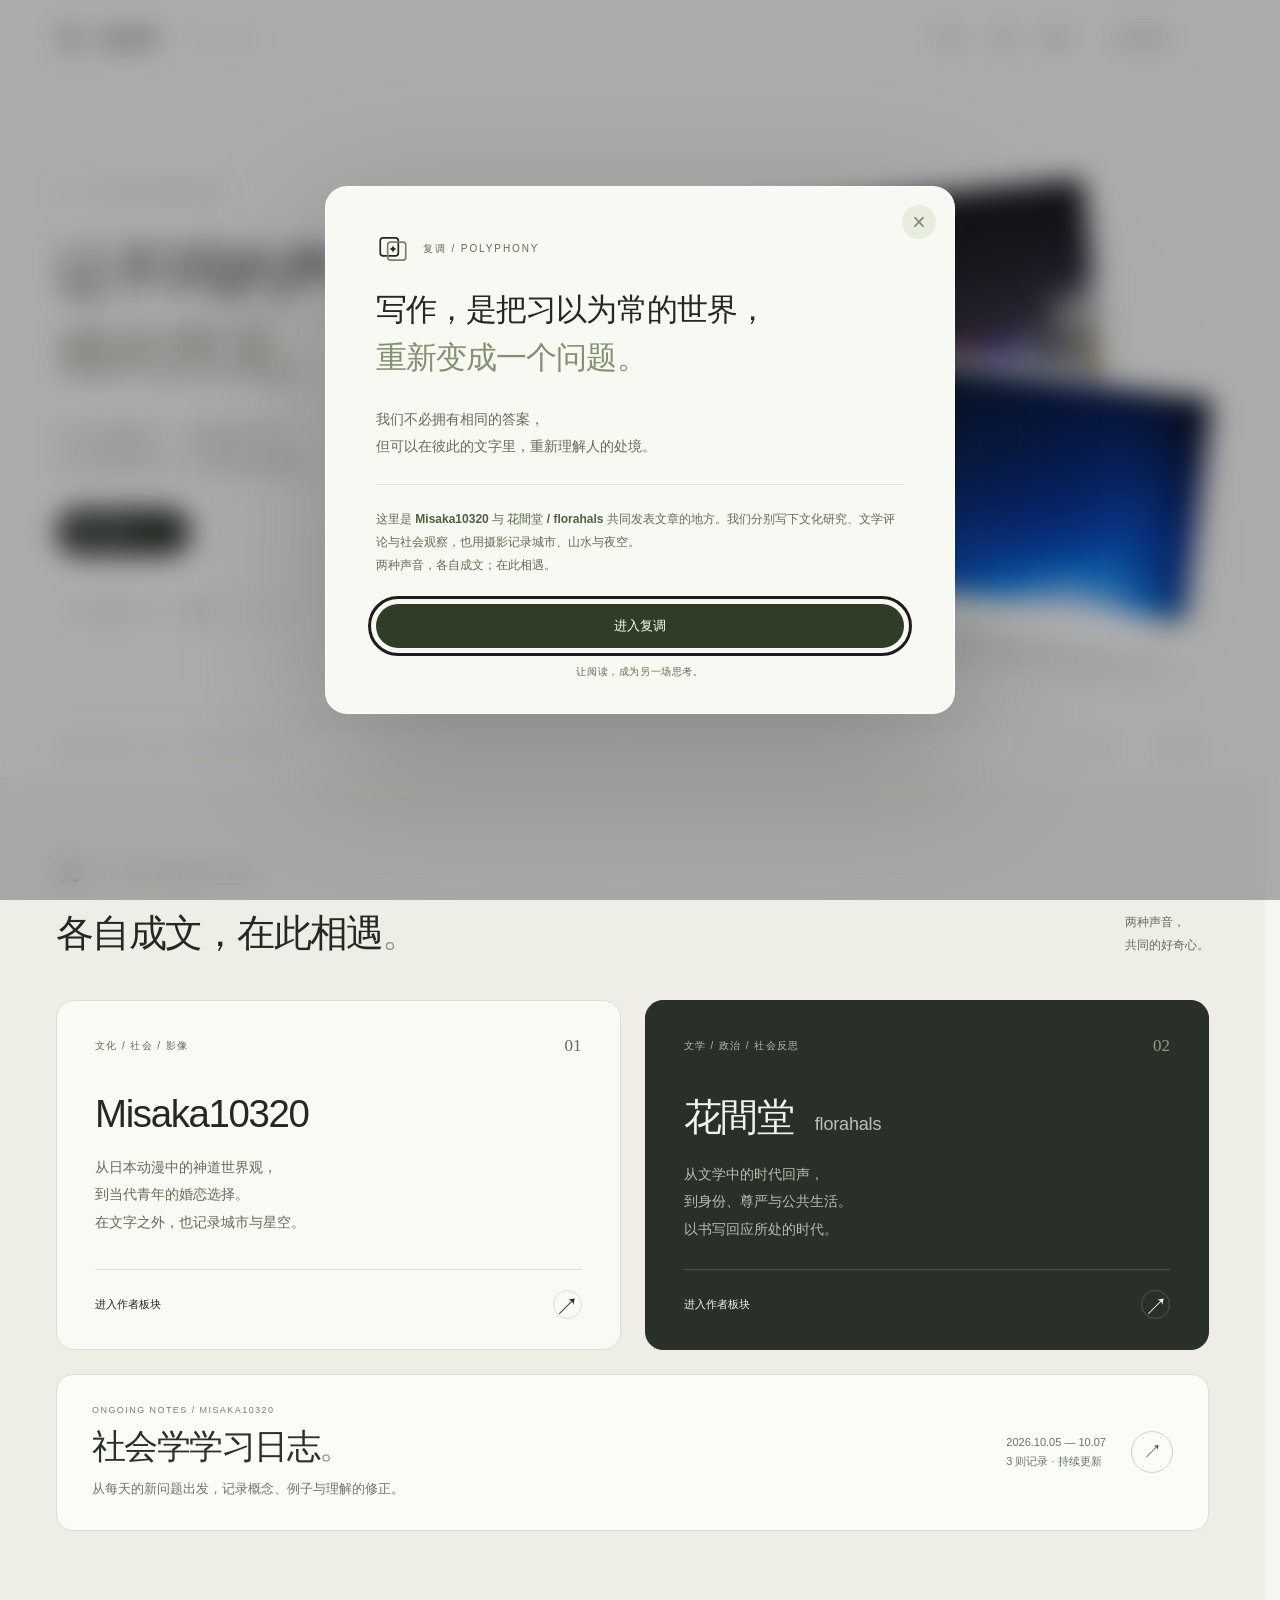
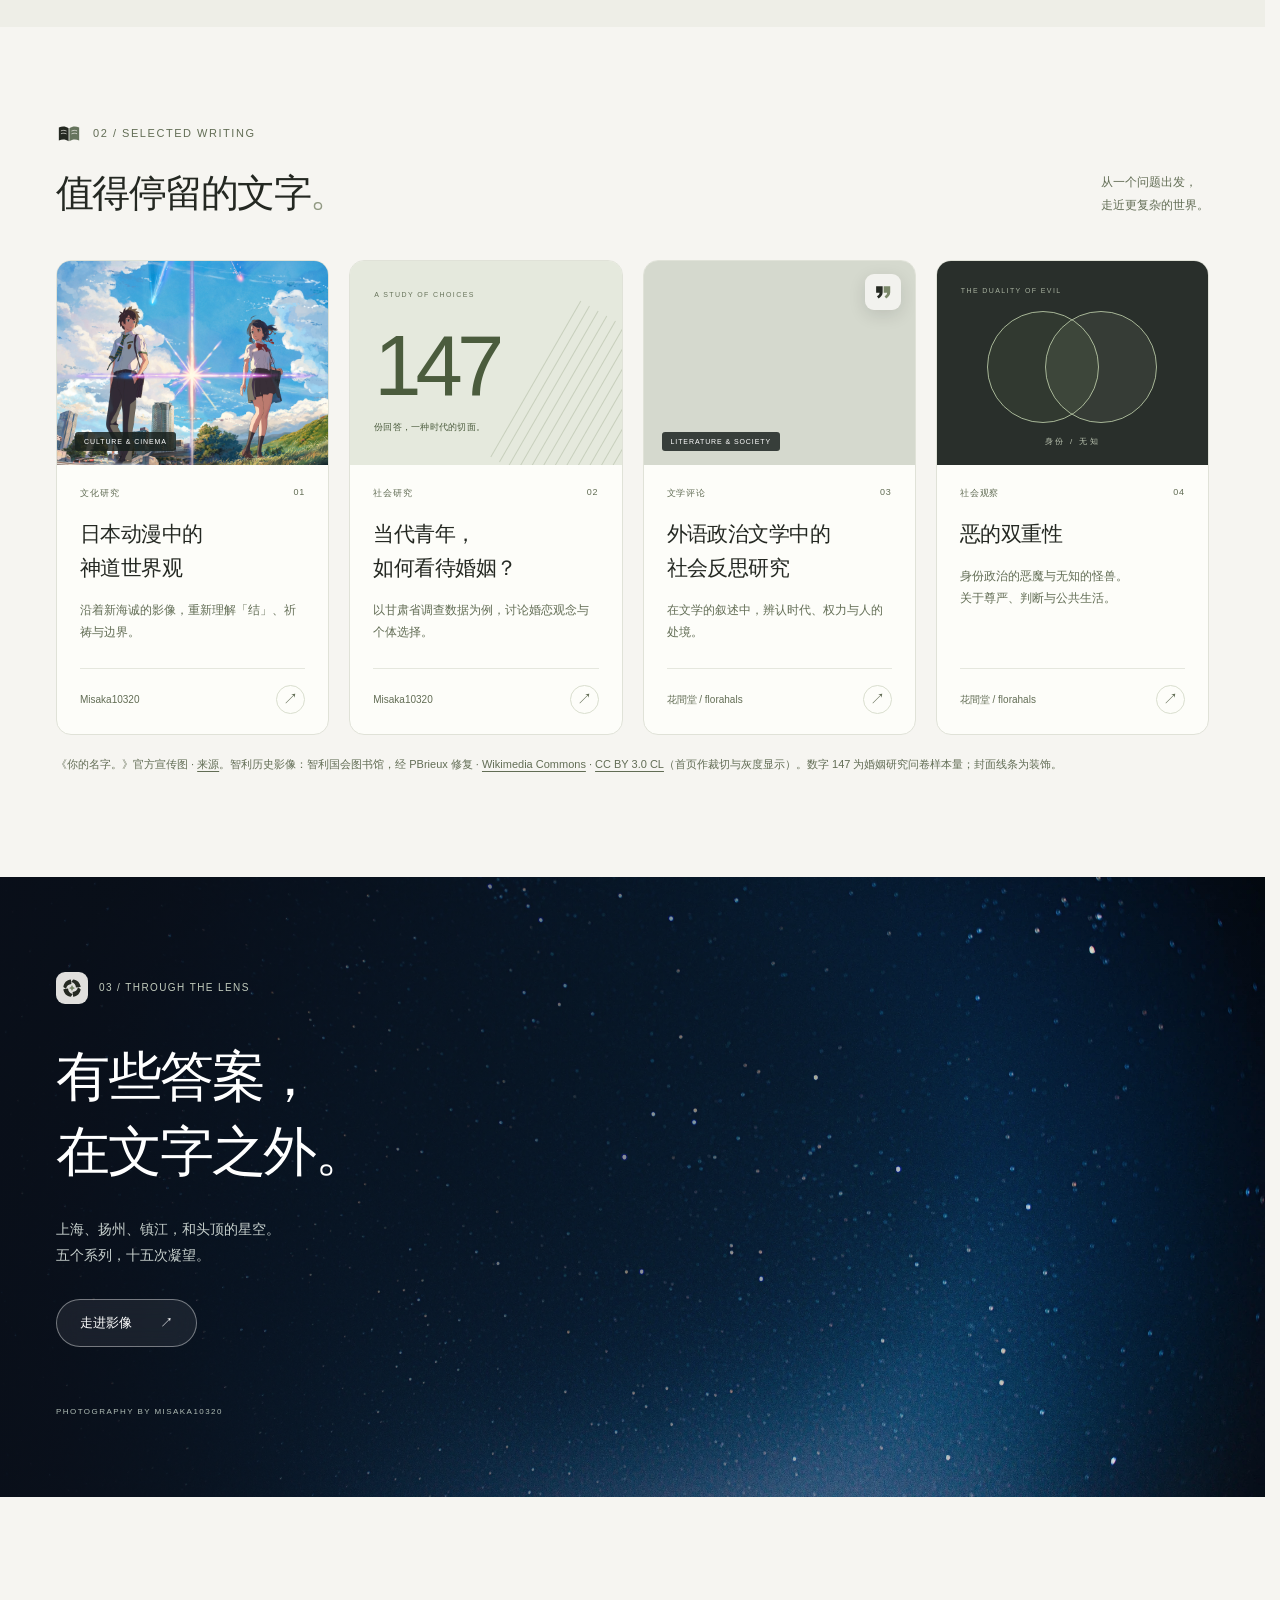
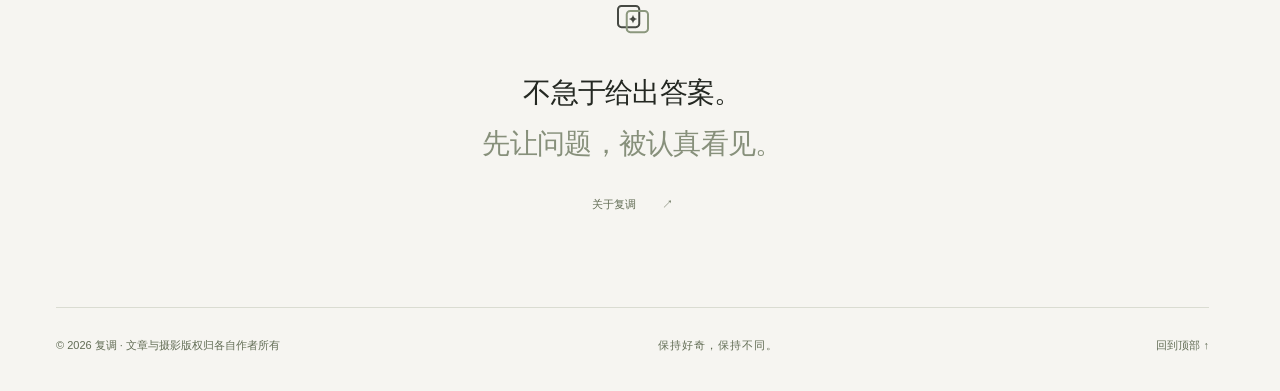
==== commit a08da94a: "Feature authors and learning log on homepage" ====
--- a/index.html
+++ b/index.html
@@ -8,8 +8,9 @@
   <meta name="description" content="Misaka10320 与 花間堂 / florahals 的共同写作空间。文化研究、文学评论、社会观察，以及文字之外的摄影。">
   <link rel="icon" href="assets/mark.svg?v=3" type="image/svg+xml">
   <link rel="stylesheet" href="assets/vendor/lenis.css">
-  <link rel="stylesheet" href="style.css">
-  <link rel="stylesheet" href="polish.css?v=3">
+  <link rel="stylesheet" href="style.css">
+  <link rel="stylesheet" href="polish.css?v=3">
+  <link rel="stylesheet" href="sociology-log.css?v=2">
   <script src="assets/vendor/lenis.min.js" defer></script>
   <script src="script.js?v=3" defer></script>
 </head>
@@ -17,7 +18,7 @@
   <a class="skip" href="#main">跳至正文</a>
   <header class="nav"><nav class="nav-inner" aria-label="主导航">
     <a class="wordmark collective-wordmark" href="index.html" aria-label="复调 POLYPHONY 首页"><img class="brand-mark" src="assets/mark.svg?v=3" width="32" height="32" alt="" aria-hidden="true">复调<span>POLYPHONY</span></a>
-    <div class="nav-links"><a href="#selected">文章</a><a href="#authors">作者</a><a href="misaka10320.html#photography">摄影</a><button type="button" data-open-intro>关于复调 <span aria-hidden="true">↗</span></button></div>
+    <div class="nav-links"><a href="#authors">作者</a><a href="#selected">文章</a><a href="misaka10320.html#photography">摄影</a><button type="button" data-open-intro>关于复调 <span aria-hidden="true">↗</span></button></div>
   </nav></header>
   <main id="main">
     <section class="journal-hero wrap" aria-labelledby="home-title">
@@ -25,7 +26,7 @@
         <p class="eyebrow journal-kicker"><span class="live-dot" aria-hidden="true"></span> 一个关于思想与观看的空间</p>
         <h1 id="home-title">让不同的声音，<br><span>彼此照见。</span></h1>
         <p class="hero-description">以文字理解世界，以影像留住目光。<br>在不同的视角之间，保留思考的余地。</p>
-        <a class="pill pill-dark" href="#selected">翻开复调 <span aria-hidden="true">↓</span></a>
+        <a class="pill pill-dark" href="#authors">翻开复调 <span aria-hidden="true">↓</span></a>
         <div class="hero-signature"><span>BY</span> Misaka10320 <i aria-hidden="true">&</i> 花間堂 <span>FLORAHALS</span></div>
       </div>
       <a class="hero-composition" href="misaka10320.html#photography" aria-label="浏览 Misaka10320 的摄影作品">
@@ -34,10 +35,21 @@
         <figure class="composition-photo composition-sky"><img src="assets/photography/perseids-3-small.webp" alt="英仙座 · 蓝色时刻" width="2200" height="1468" fetchpriority="high"><figcaption><span>02 / PERSEIDS</span><span>蓝色时刻</span></figcaption></figure>
         <span class="composition-caption">文字之外，还有光。 <span aria-hidden="true">↗</span></span>
       </a>
-    </section>
-    <div class="journal-colophon wrap"><span>INDEPENDENT VOICES. SHARED CURIOSITY.</span><span>文字 · 研究 · 影像 <i aria-hidden="true">/</i> 持续书写中</span></div>
-    <section id="selected" class="selected-section wrap" aria-labelledby="selected-title">
-      <div class="editorial-heading"><div><p class="eyebrow symbol-kicker"><img class="section-symbol" src="assets/symbol-book.svg" width="26" height="26" alt="" aria-hidden="true">01 / SELECTED WRITING</p><h2 id="selected-title">值得停留的文字<span>。</span></h2></div><p>从一个问题出发，<br>走近更复杂的世界。</p></div>
+    </section>
+    <div class="journal-colophon wrap"><span>INDEPENDENT VOICES. SHARED CURIOSITY.</span><span>文字 · 研究 · 影像 <i aria-hidden="true">/</i> 持续书写中</span></div>
+    <section id="authors" class="authors-section" aria-labelledby="authors-title"><div class="wrap">
+      <div class="editorial-heading"><div><p class="eyebrow symbol-kicker"><img class="section-symbol" src="assets/symbol-waves.svg" width="26" height="26" alt="" aria-hidden="true">01 / TWO PERSPECTIVES</p><h2 id="authors-title">各自成文，在此相遇<span>。</span></h2></div><p>两种声音，<br>共同的好奇心。</p></div>
+      <div class="author-pair">
+        <a class="author-panel author-zhao" href="misaka10320.html"><div class="author-panel-top"><span class="eyebrow">文化 / 社会 / 影像</span><span class="author-number">01</span></div><h3 class="author-name">Misaka10320</h3><p>从日本动漫中的神道世界观，<br>到当代青年的婚恋选择。<br>在文字之外，也记录城市与星空。</p><div class="author-panel-bottom"><span>进入作者板块</span><span class="card-arrow" aria-hidden="true">↗</span></div></a>
+        <a class="author-panel author-wang" href="florahals.html"><div class="author-panel-top"><span class="eyebrow">文学 / 政治 / 社会反思</span><span class="author-number">02</span></div><h3 class="author-name">花間堂 <span>florahals</span></h3><p>从文学中的时代回声，<br>到身份、尊严与公共生活。<br>以书写回应所处的时代。</p><div class="author-panel-bottom"><span>进入作者板块</span><span class="card-arrow" aria-hidden="true">↗</span></div></a>
+      </div>
+      <a class="learning-log-link" href="misaka10320.html#sociology-log">
+        <span class="learning-log-copy"><span class="learning-log-kicker">ONGOING NOTES / MISAKA10320</span><span class="learning-log-title">社会学学习日志<span>。</span></span><span class="learning-log-description">从每天的新问题出发，记录概念、例子与理解的修正。</span></span>
+        <span class="learning-log-meta"><span>2026.10.05 — 10.07<br>3 则记录 · 持续更新</span><span class="learning-log-arrow" aria-hidden="true">↗</span></span>
+      </a>
+    </div></section>
+    <section id="selected" class="selected-section wrap" aria-labelledby="selected-title">
+      <div class="editorial-heading"><div><p class="eyebrow symbol-kicker"><img class="section-symbol" src="assets/symbol-book.svg" width="26" height="26" alt="" aria-hidden="true">02 / SELECTED WRITING</p><h2 id="selected-title">值得停留的文字<span>。</span></h2></div><p>从一个问题出发，<br>走近更复杂的世界。</p></div>
       <div class="writing-grid">
         <a class="journal-card journal-card-film" href="shinto.html">
           <div class="journal-card-art"><img src="your-name.jpg" alt="《你的名字。》官方宣传图" width="1200" height="675" loading="lazy" decoding="async"><span class="image-label">CULTURE & CINEMA</span></div>
@@ -55,16 +67,9 @@
           <div class="journal-card-art duality-art" aria-hidden="true"><span class="research-art-label">THE DUALITY OF EVIL</span><div class="duality-circles"><i></i><i></i></div><span class="duality-caption">身份 / 无知</span></div>
           <div class="journal-card-copy"><div class="card-meta"><span>社会观察</span><span>04</span></div><h3>恶的双重性</h3><p>身份政治的恶魔与无知的怪兽。<br>关于尊严、判断与公共生活。</p><div class="card-byline"><span>花間堂 / florahals</span><span class="card-arrow" aria-hidden="true">↗</span></div></div>
         </a>
-      </div>
+      </div>
       <p class="section-credit">《你的名字。》官方宣传图 · <a href="https://www.kiminona.com/">来源</a>。智利历史影像：智利国会图书馆，经 PBrieux 修复 · <a href="https://commons.wikimedia.org/wiki/File:Golpe_de_Estado_1973.jpg">Wikimedia Commons</a> · <a href="https://creativecommons.org/licenses/by/3.0/cl/">CC BY 3.0 CL</a>（首页作裁切与灰度显示）。数字 147 为婚姻研究问卷样本量；封面线条为装饰。</p>
-    </section>
-    <section id="authors" class="authors-section" aria-labelledby="authors-title"><div class="wrap">
-      <div class="editorial-heading"><div><p class="eyebrow symbol-kicker"><img class="section-symbol" src="assets/symbol-waves.svg" width="26" height="26" alt="" aria-hidden="true">02 / TWO PERSPECTIVES</p><h2 id="authors-title">各自成文，在此相遇<span>。</span></h2></div><p>两种声音，<br>共同的好奇心。</p></div>
-      <div class="author-pair">
-        <a class="author-panel author-zhao" href="misaka10320.html"><div class="author-panel-top"><span class="eyebrow">文化 / 社会 / 影像</span><span class="author-number">01</span></div><h3 class="author-name">Misaka10320</h3><p>从日本动漫中的神道世界观，<br>到当代青年的婚恋选择。<br>在文字之外，也记录城市与星空。</p><div class="author-panel-bottom"><span>进入作者板块</span><span class="card-arrow" aria-hidden="true">↗</span></div></a>
-        <a class="author-panel author-wang" href="florahals.html"><div class="author-panel-top"><span class="eyebrow">文学 / 政治 / 社会反思</span><span class="author-number">02</span></div><h3 class="author-name">花間堂 <span>florahals</span></h3><p>从文学中的时代回声，<br>到身份、尊严与公共生活。<br>以书写回应所处的时代。</p><div class="author-panel-bottom"><span>进入作者板块</span><span class="card-arrow" aria-hidden="true">↗</span></div></a>
-      </div>
-    </div></section>
+    </section>
     <section class="home-photography" aria-labelledby="home-photo-title">
       <img src="assets/photography/perseids-2.webp" alt="Misaka10320 摄影：英仙座 · 星河渐明" width="2200" height="1468" loading="lazy" decoding="async">
       <div class="home-photo-content wrap"><p class="eyebrow symbol-kicker"><img class="section-symbol" src="assets/symbol-aperture.svg" width="26" height="26" alt="" aria-hidden="true">03 / THROUGH THE LENS</p><h2 id="home-photo-title">有些答案，<br>在文字之外。</h2><p>上海、扬州、镇江，和头顶的星空。<br>五个系列，十五次凝望。</p><a class="pill pill-light" href="misaka10320.html#photography">走进影像 <span aria-hidden="true">↗</span></a><span class="photo-signature">PHOTOGRAPHY BY MISAKA10320</span></div>
--- a/sociology-log.css
+++ b/sociology-log.css
@@ -0,0 +1,129 @@
+/* Homepage entry and Misaka10320's dated study journal, newest first. */
+.learning-log-link { display: grid; grid-template-columns: minmax(0,1fr) auto; align-items: center; gap: 28px; margin-top: 24px; padding: 30px 35px; border: 1px solid #d9dfd2; border-radius: 17px; background: #fbfcf8; transition: transform .55s var(--ease),box-shadow .55s var(--ease),border-color .35s; }
+.learning-log-link:hover { transform: translateY(-4px); border-color: #b9c7b0; box-shadow: 0 17px 35px -28px #33442b66; }
+.learning-log-copy { display: flex; flex-direction: column; align-items: flex-start; min-width: 0; }
+.learning-log-kicker { color: #738369; font-size: 9px; letter-spacing: .16em; }
+.learning-log-title { display: block; margin-top: 9px; color: #283227; font-size: clamp(25px,2.8vw,34px); font-weight: 540; line-height: 1.35; letter-spacing: -.045em; }
+.learning-log-title > span { color: #879780; }
+.learning-log-description { margin-top: 8px; color: #6b7765; font-size: 13px; line-height: 1.7; }
+.learning-log-meta { display: flex; align-items: center; gap: 25px; color: #687661; font-size: 11px; line-height: 1.8; white-space: nowrap; }
+.learning-log-arrow { display: grid; place-items: center; flex: none; width: 42px; height: 42px; border: 1px solid #cbd6c3; border-radius: 50%; color: #45563f; font-size: 19px; transition: background .35s,color .35s; }
+.learning-log-link:hover .learning-log-arrow { background: #35482f; color: #fff; }
+
+.author-misaka .hero-bottom { gap: 28px; }
+.author-actions { display: flex; align-items: center; justify-content: flex-end; gap: 23px; flex-wrap: wrap; }
+.author-actions .text-link { white-space: nowrap; font-size: 12px; color: #536348; }
+.author-actions .text-link:hover { color: #25351d; }
+
+.sociology-log { padding-block: 112px 104px; background: #f6f5f1; scroll-margin-top: 76px; }
+.sociology-header { border-top: 1px solid #d8dbcf; padding-top: 26px; margin-bottom: 64px; }
+.sociology-kicker { margin-bottom: 38px; font-size: 10px; color: #68745d; }
+.sociology-header-grid { display: grid; grid-template-columns: minmax(0,1.15fr) minmax(260px,.85fr); align-items: end; gap: 45px; }
+.sociology-header h2 { font-size: clamp(45px,5.2vw,72px); line-height: 1.22; letter-spacing: -.065em; font-weight: 520; }
+.sociology-header h2 span { color: #87937c; }
+.sociology-header-grid > div { padding-bottom: 7px; }
+.sociology-header-grid p { color: #677160; font-size: 15px; line-height: 1.95; }
+.sociology-count { display: block; margin-top: 19px; color: #77816f; font-size: 10px; letter-spacing: .14em; }
+
+.sociology-timeline { list-style: none; margin: 0; padding: 0; position: relative; }
+.sociology-timeline::before { content: ''; position: absolute; top: 8px; bottom: 35px; left: 222px; width: 1px; background: #cdd4c4; }
+.sociology-entry { position: relative; margin: 0 0 32px; }
+.sociology-entry:last-child { margin-bottom: 0; }
+.sociology-entry::before { content: ''; position: absolute; top: 23px; left: 217px; width: 11px; height: 11px; border: 2px solid #f6f5f1; border-radius: 50%; background: #81916f; box-shadow: 0 0 0 1px #a5b399; z-index: 1; }
+.sociology-entry:first-child::before { background: #303d2b; box-shadow: 0 0 0 5px #dfe6d8; }
+.sociology-entry article { display: grid; grid-template-columns: 184px minmax(0,1fr); gap: 77px; }
+.sociology-date { display: flex; flex-direction: column; align-items: flex-start; gap: 9px; padding-top: 20px; }
+.sociology-date time { color: #3e4d38; font-size: 17px; font-weight: 550; letter-spacing: -.025em; }
+.sociology-date span { color: #7b8573; font-size: 10px; letter-spacing: .17em; }
+.sociology-card { border: 1px solid #e0e3d9; border-radius: 18px; padding: 42px 48px 38px; background: #fcfcf9; box-shadow: 0 15px 35px -31px #29382655; }
+.sociology-entry:first-child .sociology-card { border-color: #cbd5c3; background: #fdfefb; }
+.sociology-card-kicker { margin-bottom: 18px; color: #697a5c; font-size: 10px; letter-spacing: .14em; }
+.sociology-card h3 { color: #262d24; font-size: clamp(27px,3vw,39px); font-weight: 520; letter-spacing: -.055em; line-height: 1.35; }
+.sociology-question { margin-top: 24px; padding-left: 16px; border-left: 2px solid #95a88b; color: #4d6249; font-size: 16px; line-height: 1.75; }
+.sociology-notes { display: grid; grid-template-columns: repeat(2,minmax(0,1fr)); gap: 32px; margin-top: 34px; }
+.sociology-notes section { border-top: 1px solid #dfe3d9; padding-top: 16px; }
+.sociology-notes h4 { margin: 0 0 12px; color: #344330; font-size: 14px; font-weight: 600; }
+.sociology-notes p,.sociology-paragraph,.sociology-reflection { color: #5a6257; font-size: 14px; line-height: 2; }
+.sociology-notes strong,.sociology-paragraph strong { color: #2f402c; font-weight: 600; }
+.sociology-paragraph { margin-top: 31px; }
+.sociology-reflection { margin-top: 28px; padding: 19px 22px; border-radius: 8px; background: #f0f3ec; color: #43513e; }
+.sociology-tags { display: flex; flex-wrap: wrap; gap: 8px; margin-top: 28px; }
+.sociology-tags span { display: inline-flex; align-items: center; min-height: 29px; padding: 4px 11px; border: 1px solid #d8dfd2; border-radius: 100px; color: #617058; font-size: 10px; letter-spacing: .03em; }
+.sociology-matrix { display: grid; grid-template-columns: repeat(2,minmax(0,1fr)); gap: 8px; margin-top: 25px; }
+.sociology-matrix div { display: flex; flex-direction: column; justify-content: center; gap: 7px; min-height: 75px; padding: 12px 18px; border-radius: 8px; background: #f0f2eb; }
+.sociology-matrix span { color: #778271; font-size: 11px; }
+.sociology-matrix strong { color: #33412e; font-size: 14px; font-weight: 570; }
+.sociology-synthesis { display: grid; grid-template-columns: minmax(0,.8fr) minmax(0,1.2fr); gap: 52px; margin: 62px 0 0 261px; padding: 38px 43px; border-radius: 17px; background: #283128; color: #f1f3ec; }
+.sociology-synthesis-kicker { color: #b7c8ac; font-size: 9px; letter-spacing: .18em; }
+.sociology-synthesis h3 { margin: 20px 0 0; font-size: 28px; font-weight: 480; letter-spacing: -.05em; line-height: 1.48; }
+.sociology-synthesis ol { list-style: none; margin: 0; padding: 0; }
+.sociology-synthesis li { padding: 11px 0 14px; border-bottom: 1px solid #d9e6d321; }
+.sociology-synthesis li:first-child { padding-top: 0; }
+.sociology-synthesis li:last-child { border-bottom: 0; padding-bottom: 0; }
+.sociology-synthesis li span { color: #b7c8ac; font-size: 10px; letter-spacing: .1em; }
+.sociology-synthesis li p { margin-top: 5px; color: #eef0e9; font-size: 13px; line-height: 1.7; }
+.sociology-source { max-width: 860px; margin: 42px 0 0 261px; color: #6b7565; font-size: 12px; line-height: 1.9; }
+.sociology-source a { color: #354c2e; text-decoration: underline; text-decoration-color: #9fb194; text-underline-offset: 4px; }
+.sociology-source a:hover { text-decoration-color: currentColor; }
+
+@media (max-width: 900px) {
+  .learning-log-link { padding: 26px 28px; }
+  .learning-log-meta { gap: 13px; }
+  .author-actions { gap: 14px; }
+  .sociology-notes { grid-template-columns: 1fr; gap: 23px; }
+  .sociology-timeline::before { left: 151px; }
+  .sociology-entry::before { left: 146px; }
+  .sociology-entry article { grid-template-columns: 125px minmax(0,1fr); gap: 51px; }
+  .sociology-card { padding: 35px 32px; }
+  .sociology-synthesis { margin-left: 176px; grid-template-columns: 1fr; gap: 22px; }
+  .sociology-source { margin-left: 176px; }
+}
+@media (max-width: 680px) {
+  .learning-log-link { grid-template-columns: 1fr; gap: 22px; margin-top: 20px; padding: 26px 25px; border-radius: 15px; }
+  .learning-log-title { font-size: 27px; }
+  .learning-log-description { font-size: 12px; }
+  .learning-log-meta { justify-content: space-between; padding-top: 16px; border-top: 1px solid #e1e6dc; font-size: 10px; }
+  .learning-log-arrow { width: 35px; height: 35px; font-size: 16px; }
+  .author-misaka .hero-bottom { display: block; }
+  .author-actions { display: grid; grid-template-columns: max-content max-content; justify-content: start; gap: 15px 25px; margin-top: 18px; }
+  .author-actions .pill { grid-column: 1 / -1; margin: 0; }
+  .author-actions .text-link { font-size: 12px; }
+  .author-misaka .section-heading { display: block; }
+  .author-misaka .section-heading > span { display: block; max-width: none; margin-top: 10px; text-align: left; }
+  .sociology-log { padding-block: 73px 70px; }
+  .sociology-header { margin-bottom: 45px; }
+  .sociology-kicker { margin-bottom: 23px; }
+  .sociology-header-grid { grid-template-columns: 1fr; gap: 18px; }
+  .sociology-header h2 { font-size: clamp(43px,10.8vw,62px); }
+  .sociology-header-grid p { font-size: 14px; }
+  .sociology-count { margin-top: 15px; }
+  .sociology-timeline::before { top: 9px; bottom: 25px; left: 7px; }
+  .sociology-entry { margin-bottom: 31px; }
+  .sociology-entry::before { left: 2px; top: 4px; }
+  .sociology-entry article { display: block; padding-left: 28px; }
+  .sociology-date { flex-direction: row; align-items: baseline; gap: 13px; padding: 0 0 14px; }
+  .sociology-date time { font-size: 15px; }
+  .sociology-date span { font-size: 9px; }
+  .sociology-card { padding: 29px 23px; border-radius: 14px; }
+  .sociology-card h3 { font-size: clamp(26px,7.2vw,36px); }
+  .sociology-question { font-size: 14px; margin-top: 19px; }
+  .sociology-notes { grid-template-columns: 1fr; gap: 19px; margin-top: 25px; }
+  .sociology-notes p,.sociology-paragraph,.sociology-reflection { font-size: 13px; }
+  .sociology-reflection { padding: 17px 18px; }
+  .sociology-matrix div { padding: 11px 12px; }
+  .sociology-matrix span { font-size: 10px; }
+  .sociology-matrix strong { font-size: 12px; }
+  .sociology-synthesis { margin: 40px 0 0 28px; padding: 27px 25px; }
+  .sociology-synthesis h3 { font-size: 25px; margin-top: 10px; }
+  .sociology-source { margin: 31px 0 0 28px; font-size: 11px; }
+}
+@media (max-width: 370px) {
+  .learning-log-link { padding-inline: 21px; }
+  .author-actions { gap: 12px; }
+  .author-actions .text-link { font-size: 11px; }
+  .sociology-card { padding-inline: 18px; }
+  .sociology-matrix { grid-template-columns: 1fr; }
+}
+@media (hover: none), (prefers-reduced-motion: reduce) {
+  .learning-log-link:hover { transform: none; }
+}
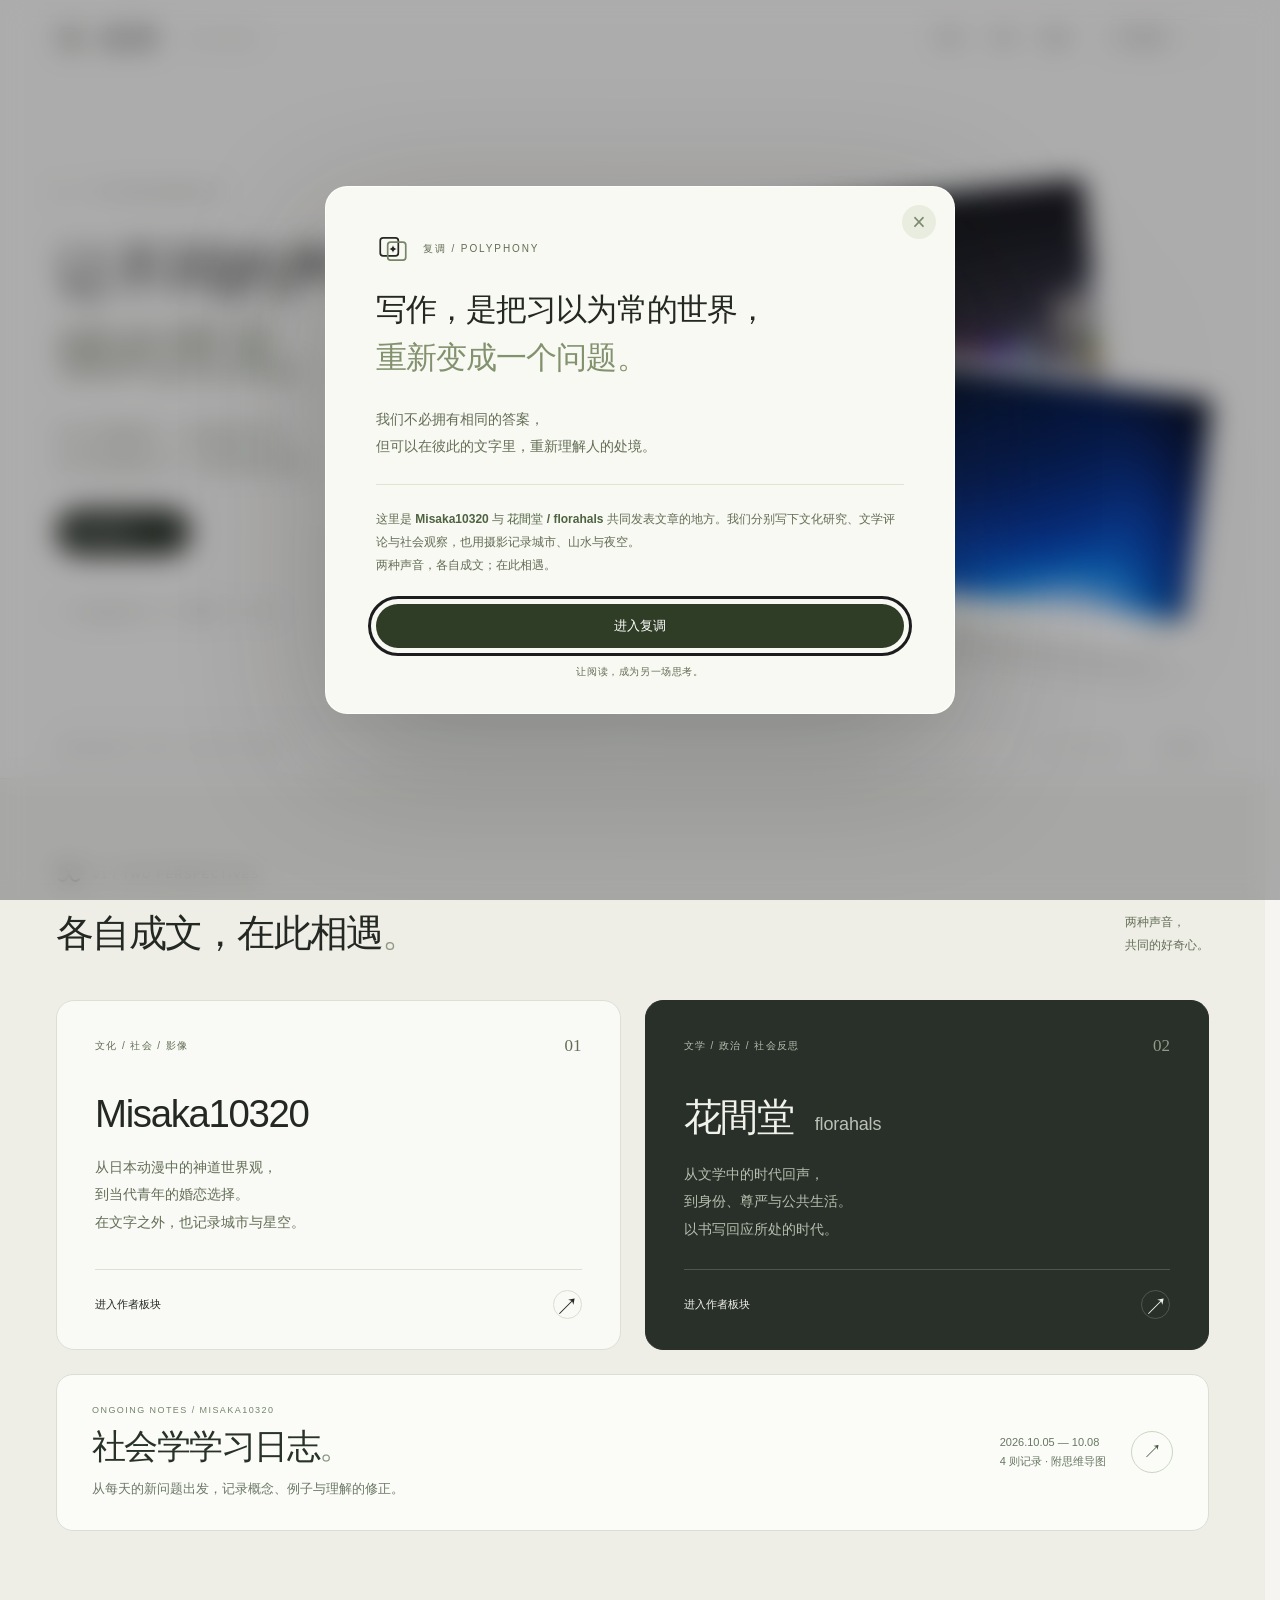
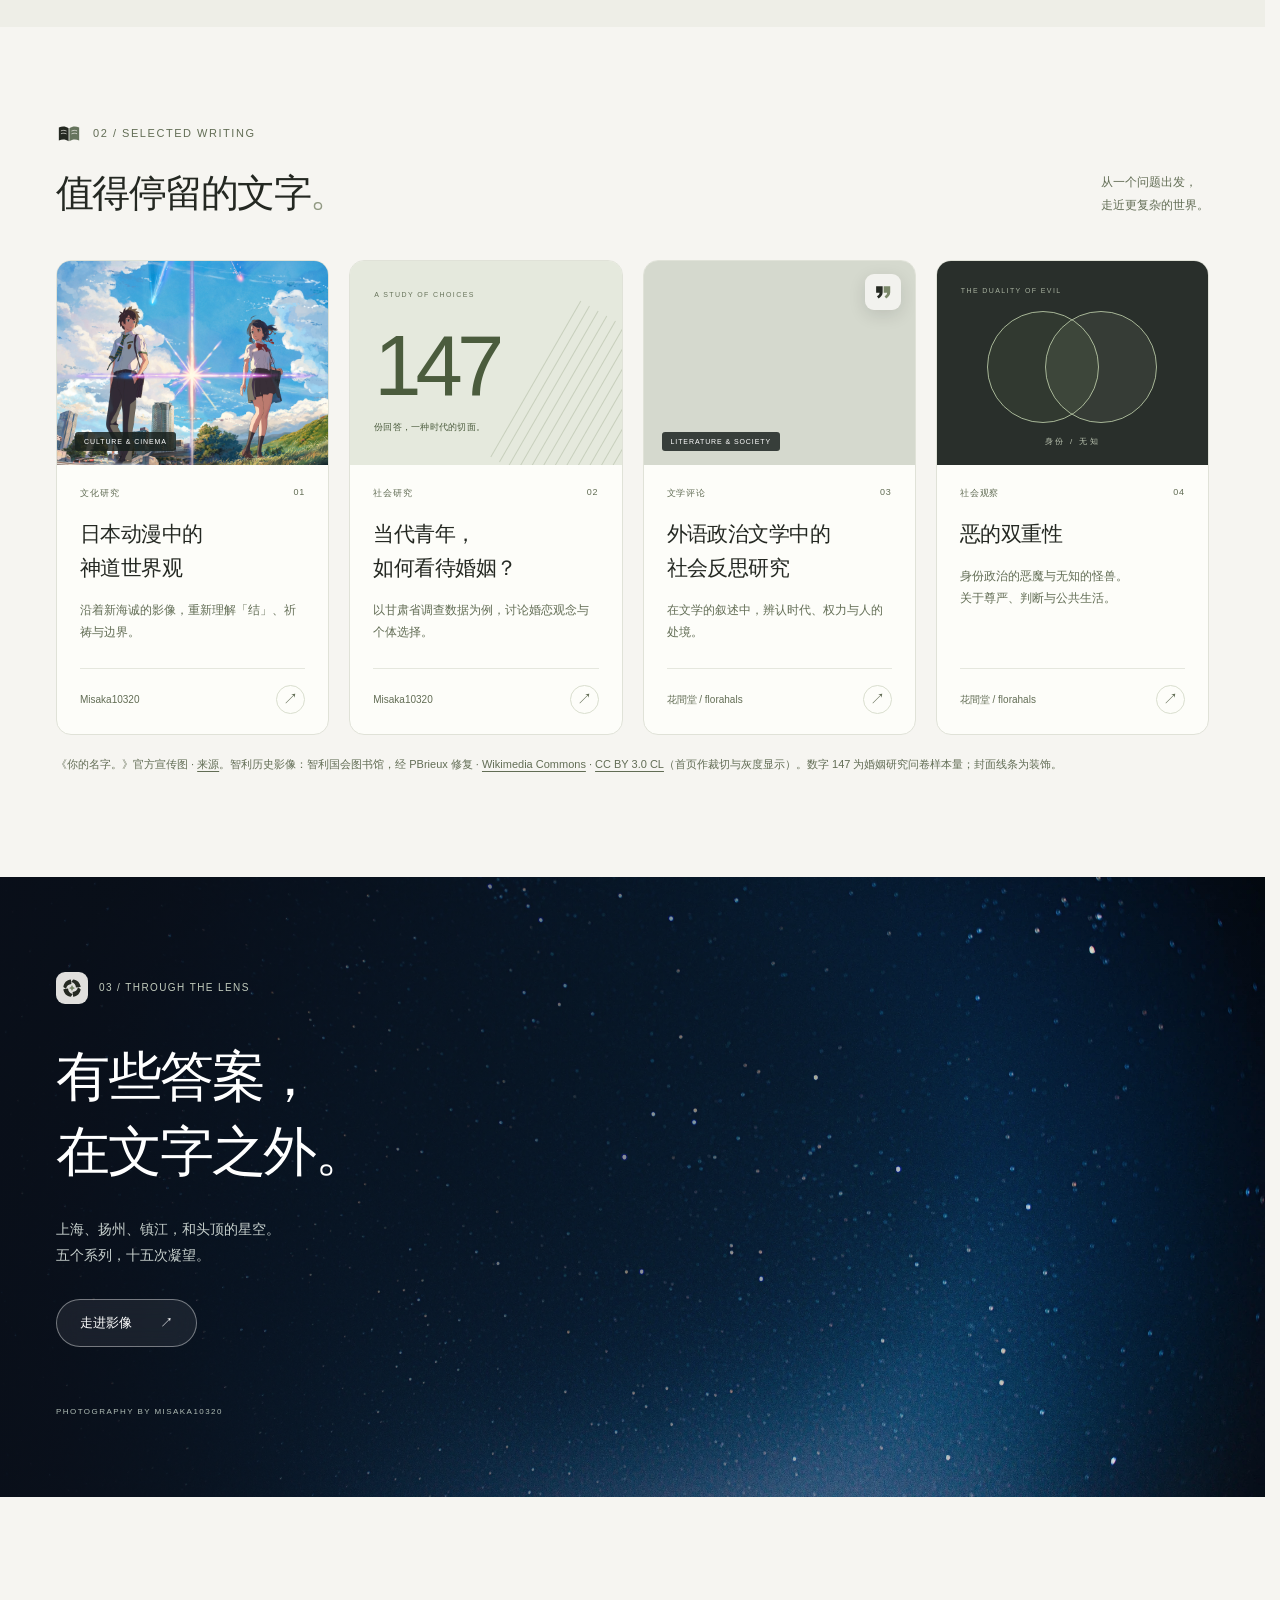
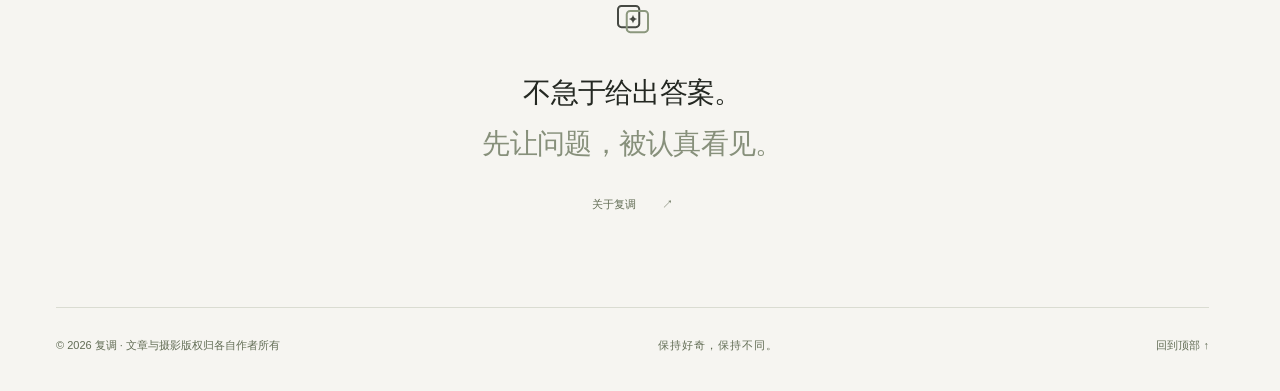
==== commit f591ad5f: "Publish bilingual sociology journal and chapter map" ====
--- a/index.html
+++ b/index.html
@@ -10,7 +10,7 @@
   <link rel="stylesheet" href="assets/vendor/lenis.css">
   <link rel="stylesheet" href="style.css">
   <link rel="stylesheet" href="polish.css?v=3">
-  <link rel="stylesheet" href="sociology-log.css?v=2">
+  <link rel="stylesheet" href="sociology-log.css?v=3">
   <script src="assets/vendor/lenis.min.js" defer></script>
   <script src="script.js?v=3" defer></script>
 </head>
@@ -45,7 +45,7 @@
       </div>
       <a class="learning-log-link" href="misaka10320.html#sociology-log">
         <span class="learning-log-copy"><span class="learning-log-kicker">ONGOING NOTES / MISAKA10320</span><span class="learning-log-title">社会学学习日志<span>。</span></span><span class="learning-log-description">从每天的新问题出发，记录概念、例子与理解的修正。</span></span>
-        <span class="learning-log-meta"><span>2026.10.05 — 10.07<br>3 则记录 · 持续更新</span><span class="learning-log-arrow" aria-hidden="true">↗</span></span>
+        <span class="learning-log-meta"><span>2026.10.05 — 10.08<br>4 则记录 · 附思维导图</span><span class="learning-log-arrow" aria-hidden="true">↗</span></span>
       </a>
     </div></section>
     <section id="selected" class="selected-section wrap" aria-labelledby="selected-title">
--- a/sociology-log.css
+++ b/sociology-log.css
@@ -17,13 +17,20 @@
 
 .sociology-log { padding-block: 112px 104px; background: #f6f5f1; scroll-margin-top: 76px; }
 .sociology-header { border-top: 1px solid #d8dbcf; padding-top: 26px; margin-bottom: 64px; }
+.sociology-topline { display: flex; align-items: flex-start; justify-content: space-between; gap: 24px; }
 .sociology-kicker { margin-bottom: 38px; font-size: 10px; color: #68745d; }
+.sociology-language { display: inline-flex; flex: none; gap: 3px; padding: 4px; border: 1px solid #d5ddce; border-radius: 100px; background: #edeFE8; }
+.sociology-language button { min-width: 70px; padding: 7px 13px; border: 0; border-radius: 100px; background: transparent; color: #667460; font-size: 12px; cursor: pointer; transition: background .25s,color .25s,box-shadow .25s; }
+.sociology-language button[aria-pressed="true"] { background: #35442f; color: #fff; box-shadow: 0 3px 10px #22301e24; }
+.sociology-language button:focus-visible { outline: 2px solid #809874; outline-offset: 3px; }
 .sociology-header-grid { display: grid; grid-template-columns: minmax(0,1.15fr) minmax(260px,.85fr); align-items: end; gap: 45px; }
 .sociology-header h2 { font-size: clamp(45px,5.2vw,72px); line-height: 1.22; letter-spacing: -.065em; font-weight: 520; }
 .sociology-header h2 span { color: #87937c; }
 .sociology-header-grid > div { padding-bottom: 7px; }
 .sociology-header-grid p { color: #677160; font-size: 15px; line-height: 1.95; }
 .sociology-count { display: block; margin-top: 19px; color: #77816f; font-size: 10px; letter-spacing: .14em; }
+.sociology-map-shortcut { display: inline-flex; gap: 8px; align-items: center; margin-top: 23px; padding-bottom: 5px; border-bottom: 1px solid #8ca082; color: #3b5137; font-size: 12px; }
+.sociology-map-shortcut:hover { border-color: #34492f; }
 
 .sociology-timeline { list-style: none; margin: 0; padding: 0; position: relative; }
 .sociology-timeline::before { content: ''; position: absolute; top: 8px; bottom: 35px; left: 222px; width: 1px; background: #cdd4c4; }
@@ -53,6 +60,25 @@
 .sociology-matrix div { display: flex; flex-direction: column; justify-content: center; gap: 7px; min-height: 75px; padding: 12px 18px; border-radius: 8px; background: #f0f2eb; }
 .sociology-matrix span { color: #778271; font-size: 11px; }
 .sociology-matrix strong { color: #33412e; font-size: 14px; font-weight: 570; }
+.sociology-map { margin-top: 92px; padding: 42px 44px 43px; border: 1px solid #d7ded1; border-radius: 22px; background: #eef2e9; scroll-margin-top: 100px; }
+.sociology-map-heading { display: flex; align-items: end; justify-content: space-between; gap: 36px; padding-bottom: 29px; border-bottom: 1px solid #ced9c9; }
+.sociology-map-kicker { color: #6e8067; font-size: 10px; letter-spacing: .17em; }
+.sociology-map-heading h3 { margin-top: 12px; color: #263427; font-size: clamp(28px,3.2vw,41px); font-weight: 520; letter-spacing: -.055em; }
+.sociology-map-heading > p { max-width: 280px; color: #667562; font-size: 13px; line-height: 1.8; }
+.sociology-map-center { position: relative; width: min(100%,510px); margin: 35px auto 0; padding: 29px 33px 30px; border: 1px solid #364633; border-radius: 16px; background: #2c3a2d; box-shadow: 0 22px 36px -30px #172b1a; color: #f6f8f3; text-align: center; }
+.sociology-map-center::after { content: ''; position: absolute; top: 100%; left: 50%; width: 1px; height: 34px; background: #b2c5aa; }
+.sociology-map-center span { color: #b7cdb0; font-size: 10px; letter-spacing: .15em; }
+.sociology-map-center strong { display: block; margin-top: 11px; font-size: clamp(23px,2.7vw,33px); font-weight: 510; line-height: 1.45; letter-spacing: -.055em; }
+.sociology-map-center p { max-width: 410px; margin: 12px auto 0; color: #d0ddcb; font-size: 12px; line-height: 1.8; }
+.sociology-map-branches { position: relative; display: grid; grid-template-columns: repeat(6,minmax(0,1fr)); gap: 16px; margin: 54px 0 0; padding: 0; list-style: none; }
+.sociology-map-branches::before { content: ''; position: absolute; top: -20px; left: 16.66%; right: 16.66%; height: 1px; background: #b2c5aa; }
+.sociology-map-branch { position: relative; grid-column: span 2; min-height: 226px; padding: 26px 25px 23px; border: 1px solid #d7dfd2; border-radius: 13px; background: #fbfcf9; }
+.sociology-map-branch:nth-child(-n+3)::before { content: ''; position: absolute; left: 50%; top: -20px; width: 1px; height: 20px; background: #b2c5aa; }
+.sociology-map-branch:nth-child(n+4) { grid-column: span 3; min-height: 190px; }
+.sociology-map-branch .map-number { color: #73866c; font-size: 10px; letter-spacing: .1em; }
+.sociology-map-branch h4 { margin: 15px 0 9px; color: #2e3c2c; font-size: 19px; font-weight: 570; letter-spacing: -.035em; }
+.sociology-map-branch p { color: #5a6956; font-size: 12px; line-height: 1.85; }
+.sociology-map-note { margin: 23px 0 0; padding-left: 16px; border-left: 2px solid #819975; color: #495d45; font-size: 12px; line-height: 1.85; }
 .sociology-synthesis { display: grid; grid-template-columns: minmax(0,.8fr) minmax(0,1.2fr); gap: 52px; margin: 62px 0 0 261px; padding: 38px 43px; border-radius: 17px; background: #283128; color: #f1f3ec; }
 .sociology-synthesis-kicker { color: #b7c8ac; font-size: 9px; letter-spacing: .18em; }
 .sociology-synthesis h3 { margin: 20px 0 0; font-size: 28px; font-weight: 480; letter-spacing: -.05em; line-height: 1.48; }
@@ -75,6 +101,11 @@
   .sociology-entry::before { left: 146px; }
   .sociology-entry article { grid-template-columns: 125px minmax(0,1fr); gap: 51px; }
   .sociology-card { padding: 35px 32px; }
+  .sociology-map { padding: 34px 30px; }
+  .sociology-map-branches { grid-template-columns: repeat(2,minmax(0,1fr)); margin-top: 34px; }
+  .sociology-map-branches::before,.sociology-map-branch::before { display: none; }
+  .sociology-map-branch,.sociology-map-branch:nth-child(n+4) { grid-column: auto; min-height: 0; }
+  .sociology-map-branch:last-child { grid-column: 1 / -1; }
   .sociology-synthesis { margin-left: 176px; grid-template-columns: 1fr; gap: 22px; }
   .sociology-source { margin-left: 176px; }
 }
@@ -93,6 +124,9 @@
   .sociology-log { padding-block: 73px 70px; }
   .sociology-header { margin-bottom: 45px; }
   .sociology-kicker { margin-bottom: 23px; }
+  .sociology-topline { align-items: center; margin-bottom: 25px; }
+  .sociology-topline .sociology-kicker { margin-bottom: 0; }
+  .sociology-language button { min-width: 55px; padding-inline: 8px; font-size: 11px; }
   .sociology-header-grid { grid-template-columns: 1fr; gap: 18px; }
   .sociology-header h2 { font-size: clamp(43px,10.8vw,62px); }
   .sociology-header-grid p { font-size: 14px; }
@@ -113,6 +147,16 @@
   .sociology-matrix div { padding: 11px 12px; }
   .sociology-matrix span { font-size: 10px; }
   .sociology-matrix strong { font-size: 12px; }
+  .sociology-map { margin-top: 57px; padding: 26px 22px 28px; border-radius: 16px; }
+  .sociology-map-heading { display: block; }
+  .sociology-map-heading h3 { font-size: 29px; }
+  .sociology-map-heading > p { margin-top: 10px; }
+  .sociology-map-center { margin-top: 25px; padding: 24px 22px; }
+  .sociology-map-center strong { font-size: 25px; }
+  .sociology-map-branches { display: block; margin-top: 26px; }
+  .sociology-map-branches::before,.sociology-map-branch::before { display: none; }
+  .sociology-map-branch { min-height: 0; margin-top: 10px; padding: 22px 21px; }
+  .sociology-map-branch h4 { font-size: 18px; }
   .sociology-synthesis { margin: 40px 0 0 28px; padding: 27px 25px; }
   .sociology-synthesis h3 { font-size: 25px; margin-top: 10px; }
   .sociology-source { margin: 31px 0 0 28px; font-size: 11px; }
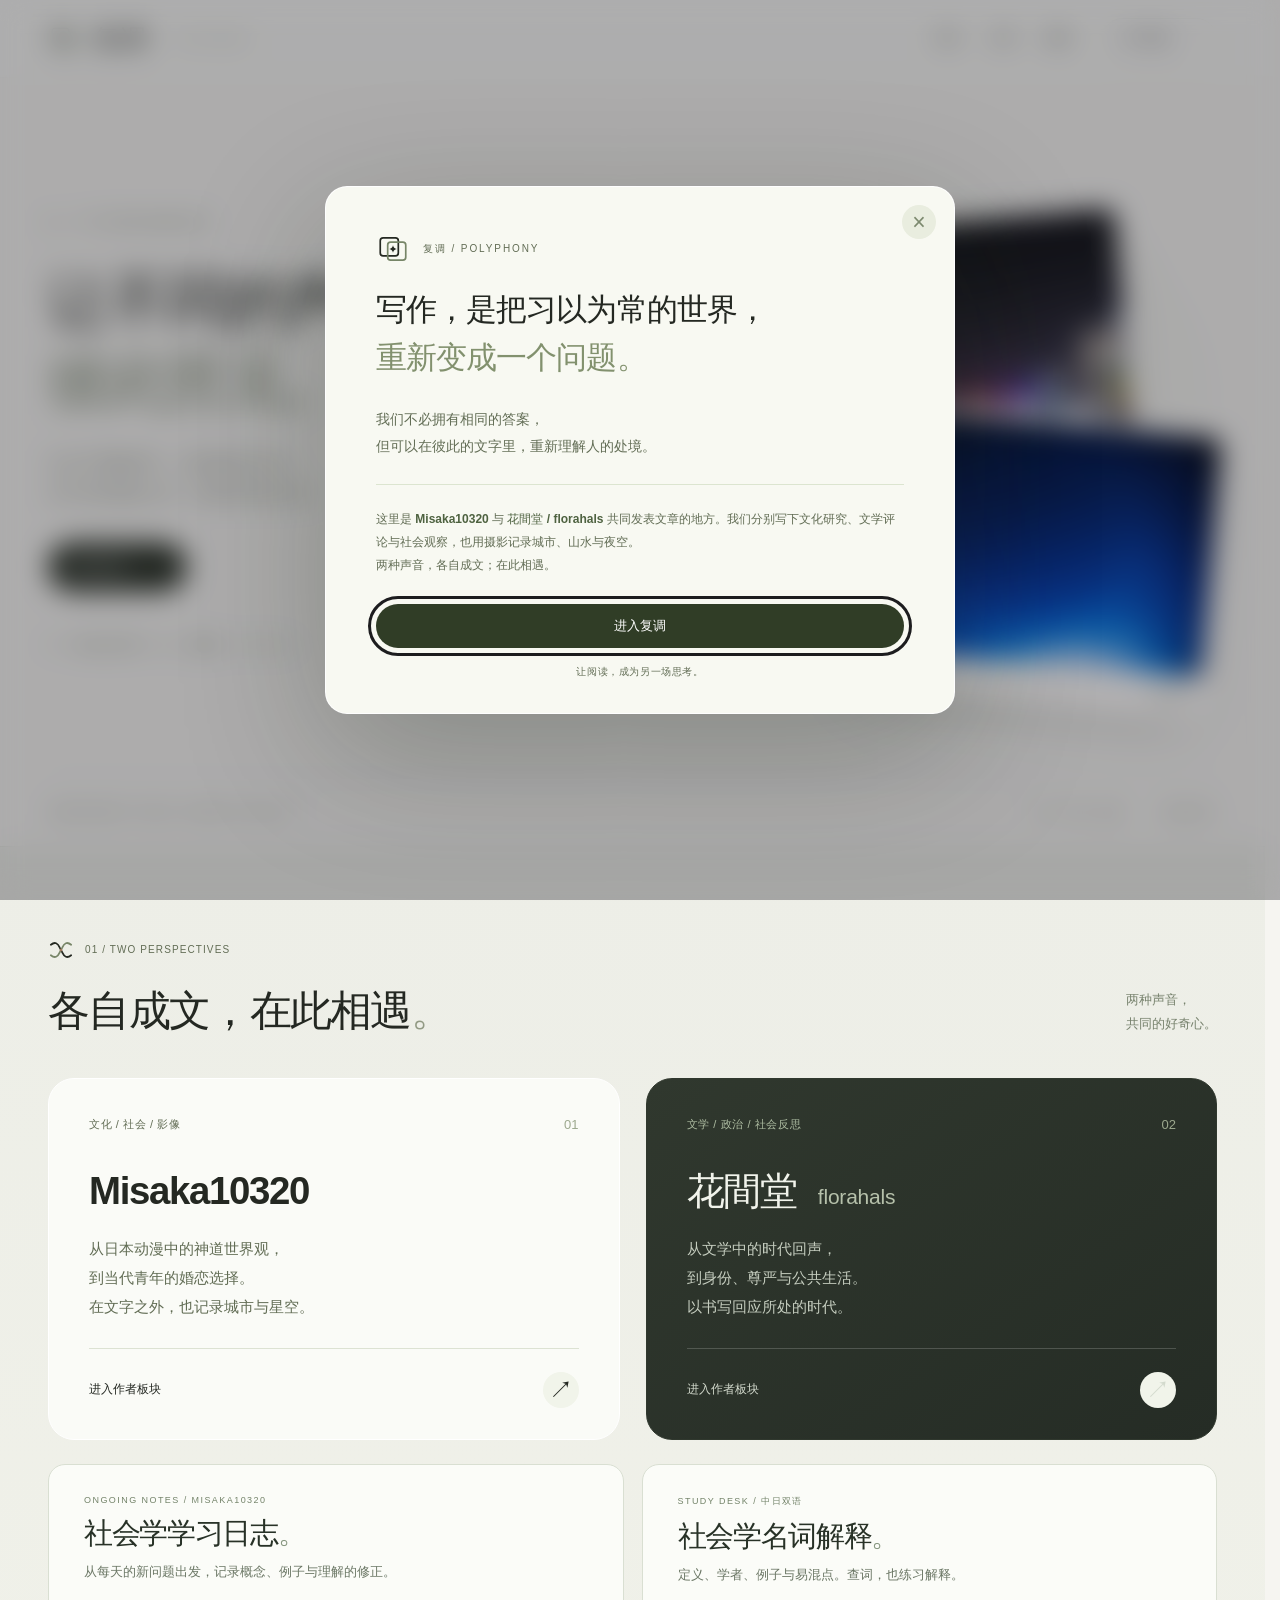
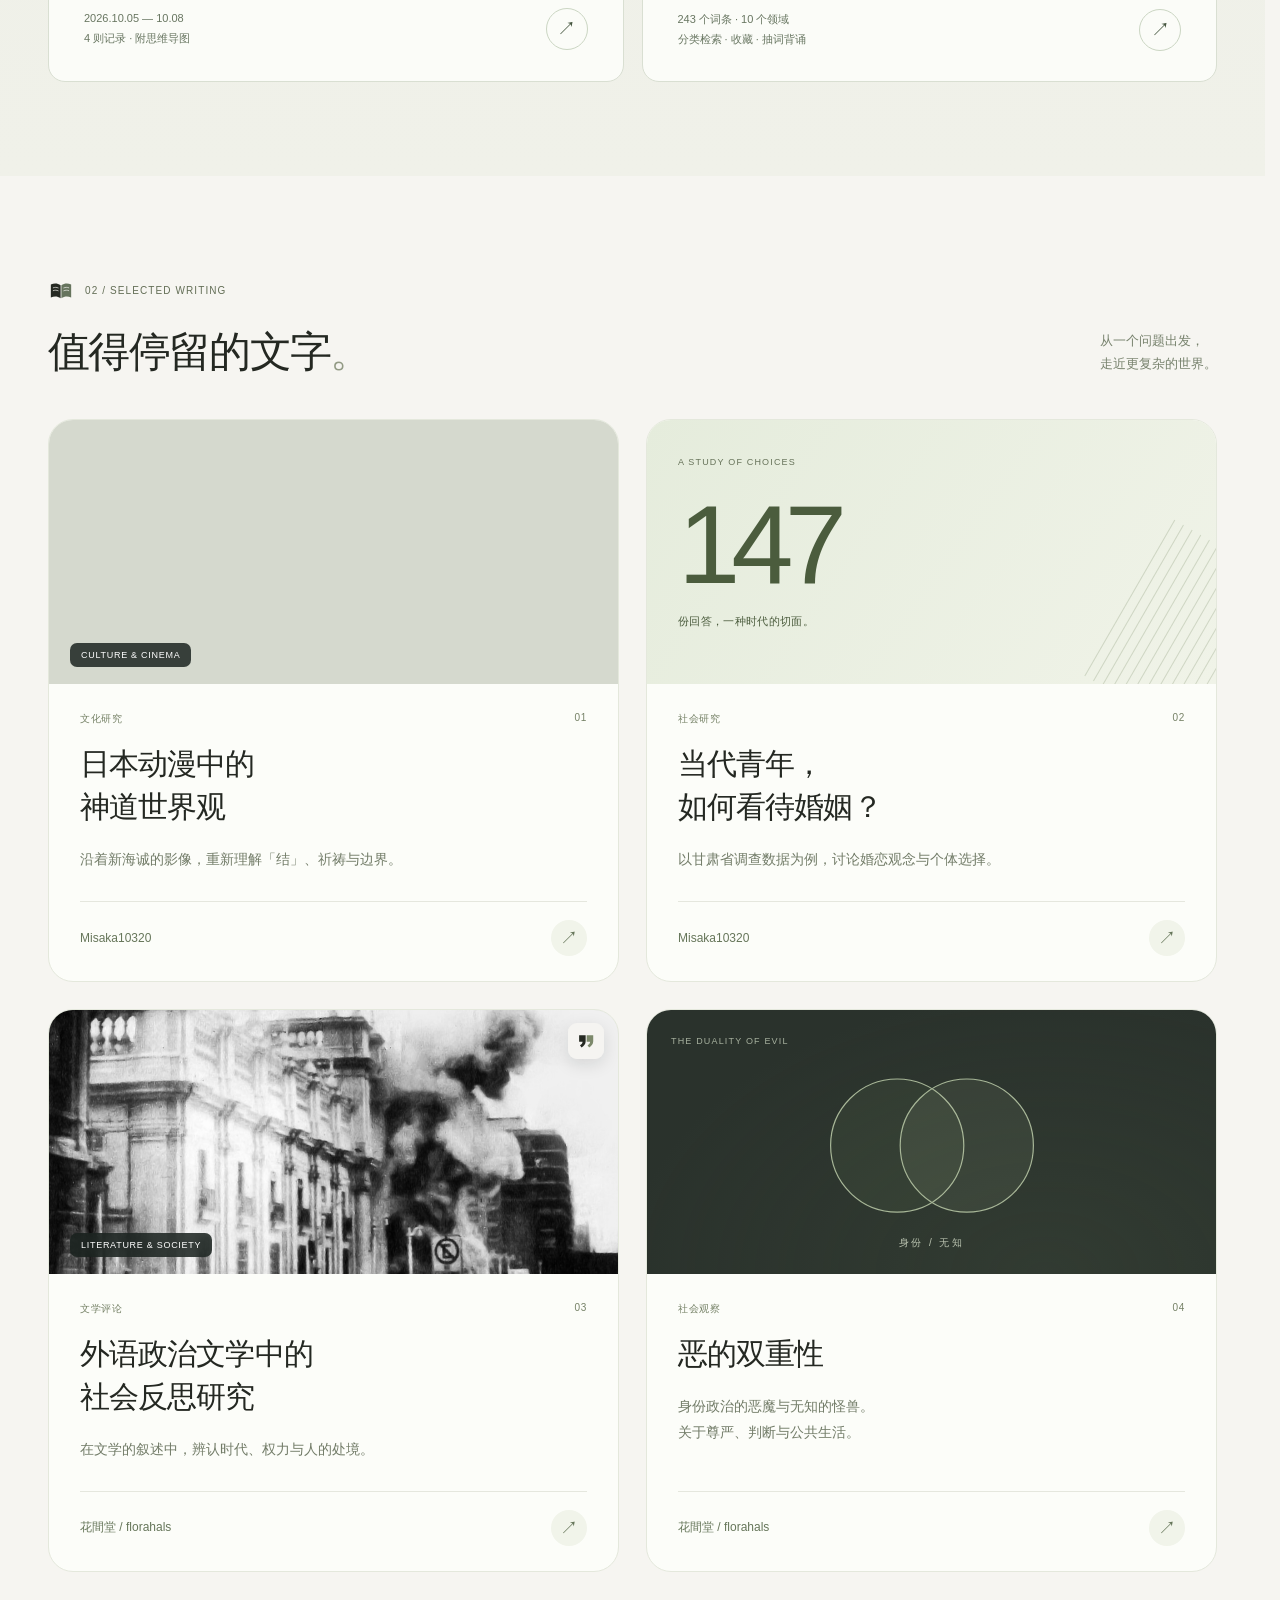
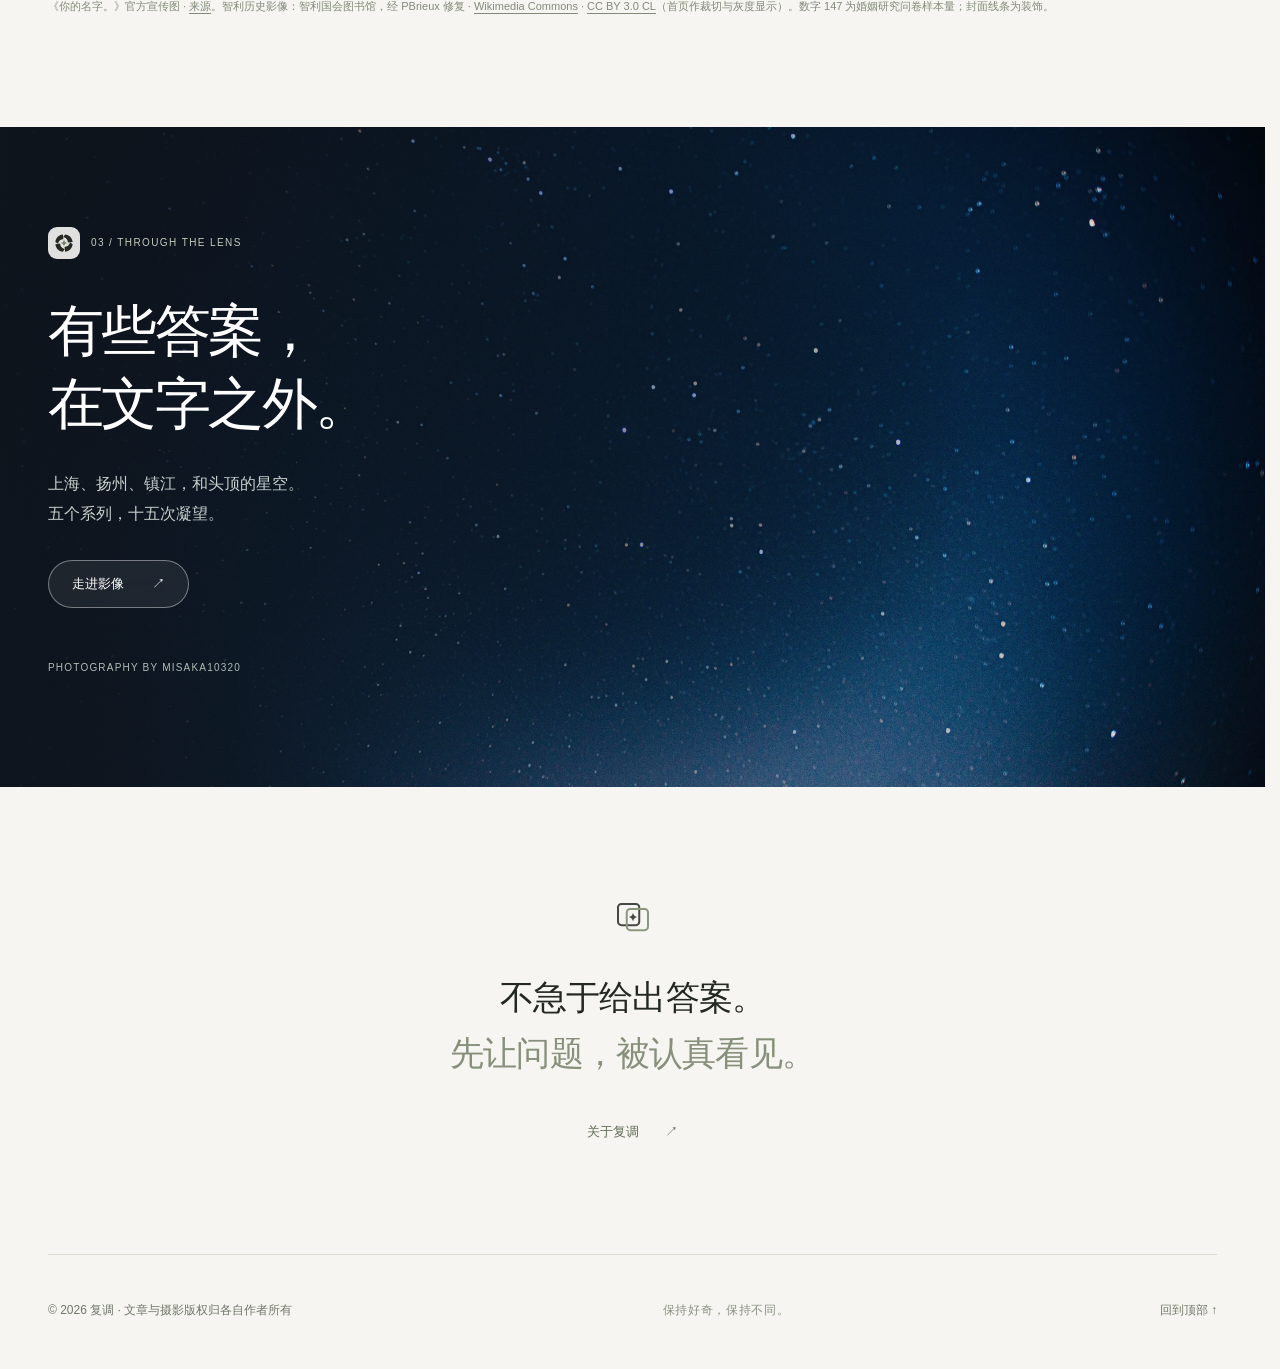
==== commit 9b524d93: "Add bilingual glossary and refine site design" ====
--- a/index.html
+++ b/index.html
@@ -1,40 +1,40 @@
-<!doctype html>
-<html lang="zh-CN">
-<head>
-  <meta charset="utf-8">
-  <meta name="viewport" content="width=device-width,initial-scale=1">
-  <meta name="theme-color" content="#f6f5f1">
-  <title>复调 POLYPHONY · 让不同的声音，彼此照见。</title>
-  <meta name="description" content="Misaka10320 与 花間堂 / florahals 的共同写作空间。文化研究、文学评论、社会观察，以及文字之外的摄影。">
-  <link rel="icon" href="assets/mark.svg?v=3" type="image/svg+xml">
-  <link rel="stylesheet" href="assets/vendor/lenis.css">
+<!doctype html>
+<html lang="zh-CN">
+<head>
+  <meta charset="utf-8">
+  <meta name="viewport" content="width=device-width,initial-scale=1">
+  <meta name="theme-color" content="#f6f5f1">
+  <title>复调 POLYPHONY · 让不同的声音，彼此照见。</title>
+  <meta name="description" content="Misaka10320 与 花間堂 / florahals 的共同写作空间。文化研究、文学评论、社会观察，以及文字之外的摄影。">
+  <link rel="icon" href="assets/mark.svg?v=3" type="image/svg+xml">
+  <link rel="stylesheet" href="assets/vendor/lenis.css">
   <link rel="stylesheet" href="style.css">
-  <link rel="stylesheet" href="polish.css?v=3">
-  <link rel="stylesheet" href="sociology-log.css?v=3">
-  <script src="assets/vendor/lenis.min.js" defer></script>
-  <script src="script.js?v=3" defer></script>
-</head>
-<body class="journal-home">
-  <a class="skip" href="#main">跳至正文</a>
-  <header class="nav"><nav class="nav-inner" aria-label="主导航">
-    <a class="wordmark collective-wordmark" href="index.html" aria-label="复调 POLYPHONY 首页"><img class="brand-mark" src="assets/mark.svg?v=3" width="32" height="32" alt="" aria-hidden="true">复调<span>POLYPHONY</span></a>
+  <link rel="stylesheet" href="polish.css?v=4">
+  <link rel="stylesheet" href="sociology-log.css?v=5">
+  <script src="assets/vendor/lenis.min.js" defer></script>
+  <script src="script.js?v=4" defer></script>
+</head>
+<body class="journal-home">
+  <a class="skip" href="#main">跳至正文</a>
+  <header class="nav"><nav class="nav-inner" aria-label="主导航">
+    <a class="wordmark collective-wordmark" href="index.html" aria-label="复调 POLYPHONY 首页"><img class="brand-mark" src="assets/mark.svg?v=3" width="32" height="32" alt="" aria-hidden="true">复调<span>POLYPHONY</span></a>
     <div class="nav-links"><a href="#authors">作者</a><a href="#selected">文章</a><a href="misaka10320.html#photography">摄影</a><button type="button" data-open-intro>关于复调 <span aria-hidden="true">↗</span></button></div>
-  </nav></header>
-  <main id="main">
-    <section class="journal-hero wrap" aria-labelledby="home-title">
-      <div class="hero-copy">
-        <p class="eyebrow journal-kicker"><span class="live-dot" aria-hidden="true"></span> 一个关于思想与观看的空间</p>
-        <h1 id="home-title">让不同的声音，<br><span>彼此照见。</span></h1>
-        <p class="hero-description">以文字理解世界，以影像留住目光。<br>在不同的视角之间，保留思考的余地。</p>
+  </nav></header>
+  <main id="main">
+    <section class="journal-hero wrap" aria-labelledby="home-title">
+      <div class="hero-copy">
+        <p class="eyebrow journal-kicker"><span class="live-dot" aria-hidden="true"></span> 一个关于思想与观看的空间</p>
+        <h1 id="home-title">让不同的声音，<br><span>彼此照见。</span></h1>
+        <p class="hero-description">以文字理解世界，以影像留住目光。<br>在不同的视角之间，保留思考的余地。</p>
         <a class="pill pill-dark" href="#authors">翻开复调 <span aria-hidden="true">↓</span></a>
-        <div class="hero-signature"><span>BY</span> Misaka10320 <i aria-hidden="true">&</i> 花間堂 <span>FLORAHALS</span></div>
-      </div>
-      <a class="hero-composition" href="misaka10320.html#photography" aria-label="浏览 Misaka10320 的摄影作品">
-        <div class="composition-orbit" aria-hidden="true"></div>
-        <figure class="composition-photo composition-city"><img src="assets/photography/shanghai-2-small.webp" alt="上海 · 入夜的天际线" width="2200" height="1473" fetchpriority="high"><figcaption><span>01 / SHANGHAI</span><span>入夜的天际线</span></figcaption></figure>
-        <figure class="composition-photo composition-sky"><img src="assets/photography/perseids-3-small.webp" alt="英仙座 · 蓝色时刻" width="2200" height="1468" fetchpriority="high"><figcaption><span>02 / PERSEIDS</span><span>蓝色时刻</span></figcaption></figure>
-        <span class="composition-caption">文字之外，还有光。 <span aria-hidden="true">↗</span></span>
-      </a>
+        <div class="hero-signature"><span>BY</span> Misaka10320 <i aria-hidden="true">&</i> 花間堂 <span>FLORAHALS</span></div>
+      </div>
+      <a class="hero-composition" href="misaka10320.html#photography" aria-label="浏览 Misaka10320 的摄影作品">
+        <div class="composition-orbit" aria-hidden="true"></div>
+        <figure class="composition-photo composition-city"><img src="assets/photography/shanghai-2-small.webp" alt="上海 · 入夜的天际线" width="2200" height="1473" fetchpriority="high"><figcaption><span>01 / SHANGHAI</span><span>入夜的天际线</span></figcaption></figure>
+        <figure class="composition-photo composition-sky"><img src="assets/photography/perseids-3-small.webp" alt="英仙座 · 蓝色时刻" width="2200" height="1468" fetchpriority="high"><figcaption><span>02 / PERSEIDS</span><span>蓝色时刻</span></figcaption></figure>
+        <span class="composition-caption">文字之外，还有光。 <span aria-hidden="true">↗</span></span>
+      </a>
     </section>
     <div class="journal-colophon wrap"><span>INDEPENDENT VOICES. SHARED CURIOSITY.</span><span>文字 · 研究 · 影像 <i aria-hidden="true">/</i> 持续书写中</span></div>
     <section id="authors" class="authors-section" aria-labelledby="authors-title"><div class="wrap">
@@ -43,39 +43,40 @@
         <a class="author-panel author-zhao" href="misaka10320.html"><div class="author-panel-top"><span class="eyebrow">文化 / 社会 / 影像</span><span class="author-number">01</span></div><h3 class="author-name">Misaka10320</h3><p>从日本动漫中的神道世界观，<br>到当代青年的婚恋选择。<br>在文字之外，也记录城市与星空。</p><div class="author-panel-bottom"><span>进入作者板块</span><span class="card-arrow" aria-hidden="true">↗</span></div></a>
         <a class="author-panel author-wang" href="florahals.html"><div class="author-panel-top"><span class="eyebrow">文学 / 政治 / 社会反思</span><span class="author-number">02</span></div><h3 class="author-name">花間堂 <span>florahals</span></h3><p>从文学中的时代回声，<br>到身份、尊严与公共生活。<br>以书写回应所处的时代。</p><div class="author-panel-bottom"><span>进入作者板块</span><span class="card-arrow" aria-hidden="true">↗</span></div></a>
       </div>
-      <a class="learning-log-link" href="misaka10320.html#sociology-log">
+      <div class="study-home-grid"><a class="learning-log-link" href="misaka10320.html#sociology-log">
         <span class="learning-log-copy"><span class="learning-log-kicker">ONGOING NOTES / MISAKA10320</span><span class="learning-log-title">社会学学习日志<span>。</span></span><span class="learning-log-description">从每天的新问题出发，记录概念、例子与理解的修正。</span></span>
         <span class="learning-log-meta"><span>2026.10.05 — 10.08<br>4 则记录 · 附思维导图</span><span class="learning-log-arrow" aria-hidden="true">↗</span></span>
       </a>
+      <a class="learning-log-link" href="sociology-glossary.html"><span class="learning-log-copy"><span class="learning-log-kicker">STUDY DESK / 中日双语</span><span class="learning-log-title">社会学名词解释<span>。</span></span><span class="learning-log-description">定义、学者、例子与易混点。查词，也练习解释。</span></span><span class="learning-log-meta"><span>243 个词条 · 10 个领域<br>分类检索 · 收藏 · 抽词背诵</span><span class="learning-log-arrow" aria-hidden="true">↗</span></span></a></div>
     </div></section>
     <section id="selected" class="selected-section wrap" aria-labelledby="selected-title">
       <div class="editorial-heading"><div><p class="eyebrow symbol-kicker"><img class="section-symbol" src="assets/symbol-book.svg" width="26" height="26" alt="" aria-hidden="true">02 / SELECTED WRITING</p><h2 id="selected-title">值得停留的文字<span>。</span></h2></div><p>从一个问题出发，<br>走近更复杂的世界。</p></div>
-      <div class="writing-grid">
-        <a class="journal-card journal-card-film" href="shinto.html">
-          <div class="journal-card-art"><img src="your-name.jpg" alt="《你的名字。》官方宣传图" width="1200" height="675" loading="lazy" decoding="async"><span class="image-label">CULTURE & CINEMA</span></div>
-          <div class="journal-card-copy"><div class="card-meta"><span>文化研究</span><span>01</span></div><h3>日本动漫中的<br>神道世界观</h3><p>沿着新海诚的影像，重新理解「结」、祈祷与边界。</p><div class="card-byline"><span>Misaka10320</span><span class="card-arrow" aria-hidden="true">↗</span></div></div>
-        </a>
-        <a class="journal-card journal-card-research" href="marriage.html">
-          <div class="journal-card-art research-art" aria-hidden="true"><span class="research-art-label">A STUDY OF CHOICES</span><div class="research-art-number">147<span>份回答，一种时代的切面。</span></div><div class="research-art-lines"><i></i><i></i><i></i><i></i><i></i><i></i><i></i><i></i><i></i><i></i><i></i><i></i></div></div>
-          <div class="journal-card-copy"><div class="card-meta"><span>社会研究</span><span>02</span></div><h3>当代青年，<br>如何看待婚姻？</h3><p>以甘肃省调查数据为例，讨论婚恋观念与个体选择。</p><div class="card-byline"><span>Misaka10320</span><span class="card-arrow" aria-hidden="true">↗</span></div></div>
-        </a>
-        <a class="journal-card journal-card-literature" href="political-literature.html">
-          <div class="journal-card-art"><img src="assets/chile-la-moneda-1973.jpg" alt="1973 年智利拉莫内达宫历史影像" width="960" height="640" loading="lazy" decoding="async"><span class="image-label">LITERATURE & SOCIETY</span></div>
-          <div class="journal-card-copy"><div class="card-meta"><span>文学评论</span><span>03</span></div><h3>外语政治文学中的<br>社会反思研究</h3><p>在文学的叙述中，辨认时代、权力与人的处境。</p><div class="card-byline"><span>花間堂 / florahals</span><span class="card-arrow" aria-hidden="true">↗</span></div></div>
-        </a>
-        <a class="journal-card journal-card-evil" href="duality-of-evil.html">
-          <div class="journal-card-art duality-art" aria-hidden="true"><span class="research-art-label">THE DUALITY OF EVIL</span><div class="duality-circles"><i></i><i></i></div><span class="duality-caption">身份 / 无知</span></div>
-          <div class="journal-card-copy"><div class="card-meta"><span>社会观察</span><span>04</span></div><h3>恶的双重性</h3><p>身份政治的恶魔与无知的怪兽。<br>关于尊严、判断与公共生活。</p><div class="card-byline"><span>花間堂 / florahals</span><span class="card-arrow" aria-hidden="true">↗</span></div></div>
-        </a>
+      <div class="writing-grid">
+        <a class="journal-card journal-card-film" href="shinto.html">
+          <div class="journal-card-art"><img src="your-name.jpg" alt="《你的名字。》官方宣传图" width="1200" height="675" loading="lazy" decoding="async"><span class="image-label">CULTURE & CINEMA</span></div>
+          <div class="journal-card-copy"><div class="card-meta"><span>文化研究</span><span>01</span></div><h3>日本动漫中的<br>神道世界观</h3><p>沿着新海诚的影像，重新理解「结」、祈祷与边界。</p><div class="card-byline"><span>Misaka10320</span><span class="card-arrow" aria-hidden="true">↗</span></div></div>
+        </a>
+        <a class="journal-card journal-card-research" href="marriage.html">
+          <div class="journal-card-art research-art" aria-hidden="true"><span class="research-art-label">A STUDY OF CHOICES</span><div class="research-art-number">147<span>份回答，一种时代的切面。</span></div><div class="research-art-lines"><i></i><i></i><i></i><i></i><i></i><i></i><i></i><i></i><i></i><i></i><i></i><i></i></div></div>
+          <div class="journal-card-copy"><div class="card-meta"><span>社会研究</span><span>02</span></div><h3>当代青年，<br>如何看待婚姻？</h3><p>以甘肃省调查数据为例，讨论婚恋观念与个体选择。</p><div class="card-byline"><span>Misaka10320</span><span class="card-arrow" aria-hidden="true">↗</span></div></div>
+        </a>
+        <a class="journal-card journal-card-literature" href="political-literature.html">
+          <div class="journal-card-art"><img src="assets/chile-la-moneda-1973.jpg" alt="1973 年智利拉莫内达宫历史影像" width="960" height="640" loading="lazy" decoding="async"><span class="image-label">LITERATURE & SOCIETY</span></div>
+          <div class="journal-card-copy"><div class="card-meta"><span>文学评论</span><span>03</span></div><h3>外语政治文学中的<br>社会反思研究</h3><p>在文学的叙述中，辨认时代、权力与人的处境。</p><div class="card-byline"><span>花間堂 / florahals</span><span class="card-arrow" aria-hidden="true">↗</span></div></div>
+        </a>
+        <a class="journal-card journal-card-evil" href="duality-of-evil.html">
+          <div class="journal-card-art duality-art" aria-hidden="true"><span class="research-art-label">THE DUALITY OF EVIL</span><div class="duality-circles"><i></i><i></i></div><span class="duality-caption">身份 / 无知</span></div>
+          <div class="journal-card-copy"><div class="card-meta"><span>社会观察</span><span>04</span></div><h3>恶的双重性</h3><p>身份政治的恶魔与无知的怪兽。<br>关于尊严、判断与公共生活。</p><div class="card-byline"><span>花間堂 / florahals</span><span class="card-arrow" aria-hidden="true">↗</span></div></div>
+        </a>
       </div>
       <p class="section-credit">《你的名字。》官方宣传图 · <a href="https://www.kiminona.com/">来源</a>。智利历史影像：智利国会图书馆，经 PBrieux 修复 · <a href="https://commons.wikimedia.org/wiki/File:Golpe_de_Estado_1973.jpg">Wikimedia Commons</a> · <a href="https://creativecommons.org/licenses/by/3.0/cl/">CC BY 3.0 CL</a>（首页作裁切与灰度显示）。数字 147 为婚姻研究问卷样本量；封面线条为装饰。</p>
     </section>
-    <section class="home-photography" aria-labelledby="home-photo-title">
-      <img src="assets/photography/perseids-2.webp" alt="Misaka10320 摄影：英仙座 · 星河渐明" width="2200" height="1468" loading="lazy" decoding="async">
+    <section class="home-photography" aria-labelledby="home-photo-title">
+      <img src="assets/photography/perseids-2.webp" alt="Misaka10320 摄影：英仙座 · 星河渐明" width="2200" height="1468" loading="lazy" decoding="async">
       <div class="home-photo-content wrap"><p class="eyebrow symbol-kicker"><img class="section-symbol" src="assets/symbol-aperture.svg" width="26" height="26" alt="" aria-hidden="true">03 / THROUGH THE LENS</p><h2 id="home-photo-title">有些答案，<br>在文字之外。</h2><p>上海、扬州、镇江，和头顶的星空。<br>五个系列，十五次凝望。</p><a class="pill pill-light" href="misaka10320.html#photography">走进影像 <span aria-hidden="true">↗</span></a><span class="photo-signature">PHOTOGRAPHY BY MISAKA10320</span></div>
-    </section>
-    <section class="closing-note wrap"><img src="assets/mark.svg?v=3" width="40" height="40" alt=""><p>不急于给出答案。<br><span>先让问题，被认真看见。</span></p><button class="about-trigger" type="button" data-open-intro>关于复调 <span aria-hidden="true">↗</span></button></section>
-  </main>
-  <footer class="wrap footer"><span>© <span data-year>2026</span> 复调 · 文章与摄影版权归各自作者所有</span><span class="footer-signoff">保持好奇，保持不同。</span><a href="#main">回到顶部 ↑</a></footer>
-</body>
-</html>
+    </section>
+    <section class="closing-note wrap"><img src="assets/mark.svg?v=3" width="40" height="40" alt=""><p>不急于给出答案。<br><span>先让问题，被认真看见。</span></p><button class="about-trigger" type="button" data-open-intro>关于复调 <span aria-hidden="true">↗</span></button></section>
+  </main>
+  <footer class="wrap footer"><span>© <span data-year>2026</span> 复调 · 文章与摄影版权归各自作者所有</span><span class="footer-signoff">保持好奇，保持不同。</span><a href="#main">回到顶部 ↑</a></footer>
+</body>
+</html>
--- a/polish.css
+++ b/polish.css
@@ -1,488 +1,791 @@
-/* Polyphony — a quiet editorial system, shared by the journal and its authors. */
-:root {
-  --paper: #f6f5f1;
-  --wash: #eeede7;
-  --ink: #242822;
-  --muted: #70736b;
-  --blue: #59664d;
-  --line: #dadcd2;
-  --accent: #747f61;
-  --ease: cubic-bezier(.22,1,.36,1);
-  -webkit-font-smoothing: antialiased;
-  text-rendering: optimizeLegibility;
-}
-body { background: var(--paper); }
-html { scroll-padding-top: 104px; }
-main:focus { outline: none; }
-::selection { background: #d9dfcb; color: #242822; }
-.wrap, .nav-inner { width: min(1200px, calc(100% - 112px)); }
-a, button { -webkit-tap-highlight-color: transparent; }
-a:focus-visible, button:focus-visible, summary:focus-visible { outline: 2px solid #677757; outline-offset: 6px; }
-button { touch-action: manipulation; }
-.nav { height: 78px; background: rgba(246,245,241,.88); border-bottom-color: transparent; transition: background .4s, border-color .4s, box-shadow .4s; }
-.nav.is-scrolled { background: rgba(246,245,241,.93); border-bottom-color: #d4d6cb99; box-shadow: 0 6px 30px #25292204; }
-.collective-wordmark { font-size: 25px; font-weight: 650; letter-spacing: .12em; gap: 14px; }
-.brand-mark { display: block; width: 32px; height: 32px; flex: none; transition: transform .5s var(--ease); }
-.collective-wordmark:hover .brand-mark { transform: rotate(12deg) scale(1.05); }
-.collective-wordmark > span { font-size: 9px; letter-spacing: .22em; padding-left: 15px; border-left: 1px solid #c8cbbf; color: #666d5e; }
-.nav-links { gap: 29px; align-items: center; }
-.nav-links a, .nav-links button { font-size: 12px; font-weight: 500; letter-spacing: .025em; line-height: 1.7; }
-.nav-links button { background: none; border: 1px solid #d6d9ce; padding: 8px 16px; border-radius: 100px; color: inherit; cursor: pointer; }
-.nav-links button:hover { background: #e9ece0; }
-.nav-links button span { margin-left: 12px; }
-.eyebrow { font-size: 11px; font-weight: 500; letter-spacing: .14em; color: var(--muted); }
-.pill { padding: 14px 23px; border-color: #c8cdbf; font-size: 13px; gap: 28px; min-height: 48px; transition: background .3s, color .3s, border-color .3s, transform .4s var(--ease); }
-.pill:hover { transform: translateY(-2px); }
-.pill-dark { background: #293024; border-color: #293024; color: #fff; }
-.pill-dark:hover { background: #46523c; border-color: #46523c; }
-.pill-light { color: #fff; background: #ffffff12; border-color: #ffffff66; backdrop-filter: blur(12px); }
-.pill-light:hover { color: #242822; background: #f6f5f1; border-color: #f6f5f1; }
-.journal-hero { display: grid; grid-template-columns: 1.06fr 1fr; align-items: center; gap: 34px; padding-block: 72px 62px; min-height: 640px; }
-.journal-kicker { display: flex; align-items: center; gap: 11px; margin-bottom: 31px; letter-spacing: .14em; }
-.live-dot { width: 6px; height: 6px; background: #788565; border-radius: 50%; flex-shrink: 0; box-shadow: 0 0 0 4px #7a856710; }
-.journal-hero h1 { font-size: clamp(42px,4.65vw,66px); line-height: 1.33; font-weight: 500; letter-spacing: -.065em; }
-.journal-hero h1 > span { color: #7a826b; }
-.hero-description { margin-top: 28px; font-size: 15px; line-height: 1.95; color: var(--muted); letter-spacing: .025em; }
-.hero-copy > .pill { margin-top: 31px; }
-.hero-signature { display: flex; align-items: center; gap: 10px; font-size: 11px; color: #575d51; margin-top: 45px; flex-wrap: wrap; }
-.hero-signature > span { font-size: 8px; letter-spacing: .1em; color: #7b8073; }
-.hero-signature i { color: #939a89; font-family: Georgia,serif; font-size: 18px; margin-inline: 3px; }
-.hero-composition { position: relative; display: block; height: 460px; isolation: isolate; }
-.composition-orbit { width: 385px; height: 385px; max-width: 95%; position: absolute; top: 13px; right: 8px; border: 1px solid #daddd1; border-radius: 50%; z-index: -1; }
-.composition-orbit::before { content: ''; position: absolute; inset: 28px; border: 1px solid #e1e3d9; border-radius: 50%; }
-.composition-photo { position: absolute; margin: 0; padding: 9px 9px 0; border: 1px solid #ffffff; background: #fdfdf9; box-shadow: 0 28px 55px -22px #343b343a; border-radius: 5px; transition: transform 1s var(--ease); }
-.composition-photo img { width: 100%; height: auto; aspect-ratio: 1.49; object-fit: cover; display: block; border-radius: 2px; }
-.composition-photo figcaption { display: flex; justify-content: space-between; align-items: center; min-height: 34px; gap: 10px; font-size: 9px; color: #6d7465; letter-spacing: .06em; padding-inline: 4px; }
-.composition-photo figcaption span:first-child { font-size: 8px; letter-spacing: .13em; }
-.composition-city { width: 82%; left: 0; top: 16px; transform: rotate(-6deg); }
-.composition-sky { width: 65%; right: 0; top: 195px; transform: rotate(7deg); }
-.hero-composition:hover .composition-city { transform: translateY(-5px) rotate(-4deg); }
-.hero-composition:hover .composition-sky { transform: translateY(3px) rotate(4deg); }
-.composition-caption { position: absolute; bottom: 3px; left: 7px; display: flex; gap: 28px; font-size: 11px; letter-spacing: .035em; color: #787e70; }
-.journal-colophon { border-top: 1px solid var(--line); display: flex; justify-content: space-between; gap: 20px; padding-block: 22px; color: #7d8177; font-size: 9px; letter-spacing: .12em; line-height: 1.7; }
-.journal-colophon i { font-style: normal; padding-inline: 15px; color: #b3b8a9; }
-.selected-section { padding-block: 94px 102px; }
+/* Polyphony — a quiet editorial system, shared by the journal and its authors. */
+:root {
+  --paper: #f6f5f1;
+  --wash: #eeede7;
+  --ink: #242822;
+  --muted: #70736b;
+  --blue: #59664d;
+  --line: #dadcd2;
+  --accent: #747f61;
+  --ease: cubic-bezier(.22,1,.36,1);
+  -webkit-font-smoothing: antialiased;
+  text-rendering: optimizeLegibility;
+}
+body { background: var(--paper); }
+html { scroll-padding-top: 104px; }
+main:focus { outline: none; }
+::selection { background: #d9dfcb; color: #242822; }
+.wrap, .nav-inner { width: min(1200px, calc(100% - 112px)); }
+a, button { -webkit-tap-highlight-color: transparent; }
+a:focus-visible, button:focus-visible, summary:focus-visible { outline: 2px solid #677757; outline-offset: 6px; }
+button { touch-action: manipulation; }
+.nav { height: 78px; background: rgba(246,245,241,.88); border-bottom-color: transparent; transition: background .4s, border-color .4s, box-shadow .4s; }
+.nav.is-scrolled { background: rgba(246,245,241,.93); border-bottom-color: #d4d6cb99; box-shadow: 0 6px 30px #25292204; }
+.collective-wordmark { font-size: 25px; font-weight: 650; letter-spacing: .12em; gap: 14px; }
+.brand-mark { display: block; width: 32px; height: 32px; flex: none; transition: transform .5s var(--ease); }
+.collective-wordmark:hover .brand-mark { transform: rotate(12deg) scale(1.05); }
+.collective-wordmark > span { font-size: 9px; letter-spacing: .22em; padding-left: 15px; border-left: 1px solid #c8cbbf; color: #666d5e; }
+.nav-links { gap: 29px; align-items: center; }
+.nav-links a, .nav-links button { font-size: 12px; font-weight: 500; letter-spacing: .025em; line-height: 1.7; }
+.nav-links button { background: none; border: 1px solid #d6d9ce; padding: 8px 16px; border-radius: 100px; color: inherit; cursor: pointer; }
+.nav-links button:hover { background: #e9ece0; }
+.nav-links button span { margin-left: 12px; }
+.eyebrow { font-size: 11px; font-weight: 500; letter-spacing: .14em; color: var(--muted); }
+.pill { padding: 14px 23px; border-color: #c8cdbf; font-size: 13px; gap: 28px; min-height: 48px; transition: background .3s, color .3s, border-color .3s, transform .4s var(--ease); }
+.pill:hover { transform: translateY(-2px); }
+.pill-dark { background: #293024; border-color: #293024; color: #fff; }
+.pill-dark:hover { background: #46523c; border-color: #46523c; }
+.pill-light { color: #fff; background: #ffffff12; border-color: #ffffff66; backdrop-filter: blur(12px); }
+.pill-light:hover { color: #242822; background: #f6f5f1; border-color: #f6f5f1; }
+.journal-hero { display: grid; grid-template-columns: 1.06fr 1fr; align-items: center; gap: 34px; padding-block: 72px 62px; min-height: 640px; }
+.journal-kicker { display: flex; align-items: center; gap: 11px; margin-bottom: 31px; letter-spacing: .14em; }
+.live-dot { width: 6px; height: 6px; background: #788565; border-radius: 50%; flex-shrink: 0; box-shadow: 0 0 0 4px #7a856710; }
+.journal-hero h1 { font-size: clamp(42px,4.65vw,66px); line-height: 1.33; font-weight: 500; letter-spacing: -.065em; }
+.journal-hero h1 > span { color: #7a826b; }
+.hero-description { margin-top: 28px; font-size: 15px; line-height: 1.95; color: var(--muted); letter-spacing: .025em; }
+.hero-copy > .pill { margin-top: 31px; }
+.hero-signature { display: flex; align-items: center; gap: 10px; font-size: 11px; color: #575d51; margin-top: 45px; flex-wrap: wrap; }
+.hero-signature > span { font-size: 8px; letter-spacing: .1em; color: #7b8073; }
+.hero-signature i { color: #939a89; font-family: Georgia,serif; font-size: 18px; margin-inline: 3px; }
+.hero-composition { position: relative; display: block; height: 460px; isolation: isolate; }
+.composition-orbit { width: 385px; height: 385px; max-width: 95%; position: absolute; top: 13px; right: 8px; border: 1px solid #daddd1; border-radius: 50%; z-index: -1; }
+.composition-orbit::before { content: ''; position: absolute; inset: 28px; border: 1px solid #e1e3d9; border-radius: 50%; }
+.composition-photo { position: absolute; margin: 0; padding: 9px 9px 0; border: 1px solid #ffffff; background: #fdfdf9; box-shadow: 0 28px 55px -22px #343b343a; border-radius: 5px; transition: transform 1s var(--ease); }
+.composition-photo img { width: 100%; height: auto; aspect-ratio: 1.49; object-fit: cover; display: block; border-radius: 2px; }
+.composition-photo figcaption { display: flex; justify-content: space-between; align-items: center; min-height: 34px; gap: 10px; font-size: 9px; color: #6d7465; letter-spacing: .06em; padding-inline: 4px; }
+.composition-photo figcaption span:first-child { font-size: 8px; letter-spacing: .13em; }
+.composition-city { width: 82%; left: 0; top: 16px; transform: rotate(-6deg); }
+.composition-sky { width: 65%; right: 0; top: 195px; transform: rotate(7deg); }
+.hero-composition:hover .composition-city { transform: translateY(-5px) rotate(-4deg); }
+.hero-composition:hover .composition-sky { transform: translateY(3px) rotate(4deg); }
+.composition-caption { position: absolute; bottom: 3px; left: 7px; display: flex; gap: 28px; font-size: 11px; letter-spacing: .035em; color: #787e70; }
+.journal-colophon { border-top: 1px solid var(--line); display: flex; justify-content: space-between; gap: 20px; padding-block: 22px; color: #7d8177; font-size: 9px; letter-spacing: .12em; line-height: 1.7; }
+.journal-colophon i { font-style: normal; padding-inline: 15px; color: #b3b8a9; }
+.selected-section { padding-block: 94px 102px; }
 .editorial-heading { display: flex; align-items: flex-end; justify-content: space-between; gap: 28px; margin-bottom: 39px; }
 .symbol-kicker { display: inline-flex; align-items: center; gap: 11px; }
 .section-symbol { display: block; width: 26px; height: 26px; object-fit: contain; flex: none; }
 .heading-symbol { display: inline-block; width: 29px; height: 29px; object-fit: contain; vertical-align: -.14em; margin-inline: .1em .28em; }
 .editorial-heading .eyebrow { margin-bottom: 18px; color: #7d8272; }
-.editorial-heading h2 { font-size: clamp(28px,3vw,42px); line-height: 1.45; font-weight: 550; letter-spacing: -.045em; }
-.editorial-heading h2 > span { color: #929a84; }
-.editorial-heading > p { color: #808477; font-size: 12px; line-height: 1.9; padding-bottom: 4px; }
-.writing-grid { display: grid; grid-template-columns: repeat(4,minmax(0,1fr)); gap: 20px; }
-.journal-card { display: flex; flex-direction: column; min-width: 0; border: 1px solid #e0e2d8; border-radius: 15px; background: #fdfdf9; overflow: hidden; transition: transform .65s var(--ease), box-shadow .65s var(--ease), border-color .4s; }
-.journal-card:hover { transform: translateY(-7px); box-shadow: 0 22px 50px -27px #3b42354d; border-color: #c7cebc; }
-.journal-card-art { height: 204px; overflow: hidden; position: relative; background: #d5d9ce; }
-.journal-card-art > img { width: 100%; height: 100%; object-fit: cover; transition: transform 1.2s var(--ease); }
-.journal-card:hover .journal-card-art > img { transform: scale(1.05); }
-.journal-card-film .journal-card-art > img { object-position: center 42%; }
+.editorial-heading h2 { font-size: clamp(28px,3vw,42px); line-height: 1.45; font-weight: 550; letter-spacing: -.045em; }
+.editorial-heading h2 > span { color: #929a84; }
+.editorial-heading > p { color: #808477; font-size: 12px; line-height: 1.9; padding-bottom: 4px; }
+.writing-grid { display: grid; grid-template-columns: repeat(4,minmax(0,1fr)); gap: 20px; }
+.journal-card { display: flex; flex-direction: column; min-width: 0; border: 1px solid #e0e2d8; border-radius: 15px; background: #fdfdf9; overflow: hidden; transition: transform .65s var(--ease), box-shadow .65s var(--ease), border-color .4s; }
+.journal-card:hover { transform: translateY(-7px); box-shadow: 0 22px 50px -27px #3b42354d; border-color: #c7cebc; }
+.journal-card-art { height: 204px; overflow: hidden; position: relative; background: #d5d9ce; }
+.journal-card-art > img { width: 100%; height: 100%; object-fit: cover; transition: transform 1.2s var(--ease); }
+.journal-card:hover .journal-card-art > img { transform: scale(1.05); }
+.journal-card-film .journal-card-art > img { object-position: center 42%; }
 .journal-card-literature .journal-card-art > img { filter: grayscale(.75); object-position: 45% center; }
 .journal-card-literature .journal-card-art::after { content: ''; position: absolute; top: 13px; right: 14px; width: 36px; height: 36px; border-radius: 9px; background: #f6f5f1e8 url('assets/symbol-quotes.svg') center / 22px no-repeat; box-shadow: 0 5px 17px #111b191f; }
-.image-label { position: absolute; bottom: 14px; left: 18px; padding: 6px 9px; border-radius: 3px; background: #17201cd4; color: #fff; font-size: 7px; letter-spacing: .13em; }
-.journal-card-copy { padding: 22px 23px 20px; display: flex; flex-direction: column; flex: 1; }
-.card-meta { display: flex; justify-content: space-between; color: #858a7c; font-size: 9px; letter-spacing: .1em; margin-bottom: 17px; }
-.journal-card h3 { font-size: clamp(18px,1.62vw,23px); font-weight: 550; line-height: 1.65; letter-spacing: -.025em; }
-.journal-card-copy > p { font-size: 12px; color: #7a8072; line-height: 1.85; margin-block: 14px 25px; }
-.card-byline { display: flex; align-items: center; justify-content: space-between; gap: 10px; margin-top: auto; padding-top: 16px; border-top: 1px solid #e5e7de; font-size: 10px; color: #717967; }
-.card-arrow { display: grid; place-items: center; width: 29px; height: 29px; border: 1px solid #d9dece; border-radius: 50%; font-size: 15px; transition: background .3s, color .3s; }
-a:hover .card-arrow { color: #fff; background: #626f52; border-color: transparent; }
-.research-art { background: #e5e9dd; padding: 22px 24px; }
-.research-art-label { position: relative; z-index: 1; font-size: 7px; letter-spacing: .2em; color: #67735a; }
-.research-art-number { position: relative; z-index: 1; font-size: 85px; font-weight: 350; line-height: 1; letter-spacing: -.07em; margin-top: 22px; color: #4b5c3d; }
-.research-art-number > span { display: block; font-size: 9px; letter-spacing: .025em; margin-top: 15px; }
-.research-art-lines { position: absolute; right: -30px; bottom: -35px; width: 125px; height: 180px; display: flex; transform: rotate(30deg); gap: 9px; opacity: .25; }
-.research-art-lines i { width: 1px; height: 100%; background: #71845d; }
-.duality-art { display: flex; align-items: center; justify-content: center; background: #292f2b; color: #ced7c8; }
-.duality-art .research-art-label { position: absolute; top: 26px; left: 24px; color: #a6b09e; }
-.duality-circles { position: relative; width: 170px; height: 116px; margin-top: 12px; }
-.duality-circles i { position: absolute; top: 0; width: 112px; height: 112px; border: 1px solid #a7b697; border-radius: 50%; }
-.duality-circles i:first-child { left: 0; background: #69795a21; }
-.duality-circles i:last-child { right: 0; background: #c7d3b614; }
-.duality-caption { position: absolute; bottom: 18px; font-size: 8px; letter-spacing: .3em; color: #bac3b0; }
-.section-credit { font-size: 10px; color: #858b7d; line-height: 1.8; margin-top: 20px; }
-.authors-section { padding-block: 82px 96px; background: #eeeee7; border-top: 1px solid #e2e4d9; }
-.author-pair { gap: 24px; }
-.author-panel { padding: 35px 38px 30px; border: 1px solid #dce0d3; border-radius: 18px; min-height: 347px; background: #f9faf5; transition: transform .65s var(--ease),box-shadow .65s var(--ease); }
-.author-panel-top .eyebrow { font-size: 10px; }
-.author-number { font-family: Georgia,serif; font-size: 17px; color: #939b85; }
-.author-name { font-size: clamp(26px,3vw,40px); font-weight: 500; letter-spacing: -.035em; margin-block: 36px 18px; }
-.author-name > span { font-size: 18px; font-weight: 350; margin-left: 12px; color: #bac1b4; letter-spacing: -.01em; }
-.author-panel > p { font-size: 14px; line-height: 1.95; color: #77816c; margin-bottom: 26px; }
-.author-panel-bottom { border-top: 1px solid #dce2d3; font-size: 11px; padding-top: 20px; }
-.author-panel-bottom > .card-arrow { font-size: 18px; }
-.author-wang { background: #292f29; color: #f1f3eb; border-color: #292f29; }
-.author-wang .author-panel-top,.author-wang > p,.author-wang .eyebrow { color: #b6bead; }
-.author-wang .author-panel-bottom,.author-wang .card-arrow { border-color: #ffffff2e; }
-.home-photography { position: relative; min-height: 620px; color: #fff; isolation: isolate; overflow: hidden; background: #10151e; }
-.home-photography > img { position: absolute; inset: 0; width: 100%; height: 100%; object-fit: cover; object-position: center 58%; z-index: -2; }
-.home-photography::after { content: ''; position: absolute; inset: 0; z-index: -1; background: linear-gradient(90deg,#0a101be6,#111a2557 65%,#111a2514); }
-.home-photo-content { padding-block: 95px 55px; }
+.image-label { position: absolute; bottom: 14px; left: 18px; padding: 6px 9px; border-radius: 3px; background: #17201cd4; color: #fff; font-size: 7px; letter-spacing: .13em; }
+.journal-card-copy { padding: 22px 23px 20px; display: flex; flex-direction: column; flex: 1; }
+.card-meta { display: flex; justify-content: space-between; color: #858a7c; font-size: 9px; letter-spacing: .1em; margin-bottom: 17px; }
+.journal-card h3 { font-size: clamp(18px,1.62vw,23px); font-weight: 550; line-height: 1.65; letter-spacing: -.025em; }
+.journal-card-copy > p { font-size: 12px; color: #7a8072; line-height: 1.85; margin-block: 14px 25px; }
+.card-byline { display: flex; align-items: center; justify-content: space-between; gap: 10px; margin-top: auto; padding-top: 16px; border-top: 1px solid #e5e7de; font-size: 10px; color: #717967; }
+.card-arrow { display: grid; place-items: center; width: 29px; height: 29px; border: 1px solid #d9dece; border-radius: 50%; font-size: 15px; transition: background .3s, color .3s; }
+a:hover .card-arrow { color: #fff; background: #626f52; border-color: transparent; }
+.research-art { background: #e5e9dd; padding: 22px 24px; }
+.research-art-label { position: relative; z-index: 1; font-size: 7px; letter-spacing: .2em; color: #67735a; }
+.research-art-number { position: relative; z-index: 1; font-size: 85px; font-weight: 350; line-height: 1; letter-spacing: -.07em; margin-top: 22px; color: #4b5c3d; }
+.research-art-number > span { display: block; font-size: 9px; letter-spacing: .025em; margin-top: 15px; }
+.research-art-lines { position: absolute; right: -30px; bottom: -35px; width: 125px; height: 180px; display: flex; transform: rotate(30deg); gap: 9px; opacity: .25; }
+.research-art-lines i { width: 1px; height: 100%; background: #71845d; }
+.duality-art { display: flex; align-items: center; justify-content: center; background: #292f2b; color: #ced7c8; }
+.duality-art .research-art-label { position: absolute; top: 26px; left: 24px; color: #a6b09e; }
+.duality-circles { position: relative; width: 170px; height: 116px; margin-top: 12px; }
+.duality-circles i { position: absolute; top: 0; width: 112px; height: 112px; border: 1px solid #a7b697; border-radius: 50%; }
+.duality-circles i:first-child { left: 0; background: #69795a21; }
+.duality-circles i:last-child { right: 0; background: #c7d3b614; }
+.duality-caption { position: absolute; bottom: 18px; font-size: 8px; letter-spacing: .3em; color: #bac3b0; }
+.section-credit { font-size: 10px; color: #858b7d; line-height: 1.8; margin-top: 20px; }
+.authors-section { padding-block: 82px 96px; background: #eeeee7; border-top: 1px solid #e2e4d9; }
+.author-pair { gap: 24px; }
+.author-panel { padding: 35px 38px 30px; border: 1px solid #dce0d3; border-radius: 18px; min-height: 347px; background: #f9faf5; transition: transform .65s var(--ease),box-shadow .65s var(--ease); }
+.author-panel-top .eyebrow { font-size: 10px; }
+.author-number { font-family: Georgia,serif; font-size: 17px; color: #939b85; }
+.author-name { font-size: clamp(26px,3vw,40px); font-weight: 500; letter-spacing: -.035em; margin-block: 36px 18px; }
+.author-name > span { font-size: 18px; font-weight: 350; margin-left: 12px; color: #bac1b4; letter-spacing: -.01em; }
+.author-panel > p { font-size: 14px; line-height: 1.95; color: #77816c; margin-bottom: 26px; }
+.author-panel-bottom { border-top: 1px solid #dce2d3; font-size: 11px; padding-top: 20px; }
+.author-panel-bottom > .card-arrow { font-size: 18px; }
+.author-wang { background: #292f29; color: #f1f3eb; border-color: #292f29; }
+.author-wang .author-panel-top,.author-wang > p,.author-wang .eyebrow { color: #b6bead; }
+.author-wang .author-panel-bottom,.author-wang .card-arrow { border-color: #ffffff2e; }
+.home-photography { position: relative; min-height: 620px; color: #fff; isolation: isolate; overflow: hidden; background: #10151e; }
+.home-photography > img { position: absolute; inset: 0; width: 100%; height: 100%; object-fit: cover; object-position: center 58%; z-index: -2; }
+.home-photography::after { content: ''; position: absolute; inset: 0; z-index: -1; background: linear-gradient(90deg,#0a101be6,#111a2557 65%,#111a2514); }
+.home-photo-content { padding-block: 95px 55px; }
 .home-photo-content .eyebrow { color: #c2ccbd; font-size: 10px; margin-bottom: 35px; }
 .home-photography .section-symbol { width: 32px; height: 32px; padding: 4px; border-radius: 9px; background: #f6f5f1e8; }
-.home-photo-content h2 { font-size: clamp(36px,4.2vw,58px); line-height: 1.4; font-weight: 450; letter-spacing: -.04em; }
-.home-photo-content > p:not(.eyebrow) { font-size: 14px; line-height: 1.9; color: #c6cfcc; margin-block: 26px 30px; }
-.photo-signature { display: block; font-size: 8px; letter-spacing: .18em; color: #afbcb5; margin-top: 60px; }
-.closing-note { padding-block: 102px 95px; text-align: center; }
-.closing-note img { opacity: .84; border-radius: 12px; }
-.closing-note > p { font-size: 28px; line-height: 1.8; letter-spacing: -.025em; margin-block: 25px; }
-.closing-note > p > span { color: #87907b; }
-.closing-note .about-trigger { font-size: 11px; color: #6c765f; }
-.closing-note .about-trigger span { margin-left: 22px; }
-.footer { border-top: 1px solid var(--line); padding-block: 28px 35px; font-size: 10px; line-height: 1.8; color: #7b8172; align-items: center; }
-.footer-signoff { letter-spacing: .09em; }
-/* Author pages: the same composition, with the original works given room to breathe. */
+.home-photo-content h2 { font-size: clamp(36px,4.2vw,58px); line-height: 1.4; font-weight: 450; letter-spacing: -.04em; }
+.home-photo-content > p:not(.eyebrow) { font-size: 14px; line-height: 1.9; color: #c6cfcc; margin-block: 26px 30px; }
+.photo-signature { display: block; font-size: 8px; letter-spacing: .18em; color: #afbcb5; margin-top: 60px; }
+.closing-note { padding-block: 102px 95px; text-align: center; }
+.closing-note img { opacity: .84; border-radius: 12px; }
+.closing-note > p { font-size: 28px; line-height: 1.8; letter-spacing: -.025em; margin-block: 25px; }
+.closing-note > p > span { color: #87907b; }
+.closing-note .about-trigger { font-size: 11px; color: #6c765f; }
+.closing-note .about-trigger span { margin-left: 22px; }
+.footer { border-top: 1px solid var(--line); padding-block: 28px 35px; font-size: 10px; line-height: 1.8; color: #7b8172; align-items: center; }
+.footer-signoff { letter-spacing: .09em; }
+/* Author pages: the same composition, with the original works given room to breathe. */
 .author-page .hero { padding-block: 60px 83px; }
 .article-end::before { content: ''; display: block; width: 25px; height: 25px; margin-bottom: 16px; background: url('assets/symbol-monogram.svg') center / contain no-repeat; opacity: .68; }
-.author-masthead { display: flex; align-items: center; justify-content: space-between; gap: 24px; border-bottom: 1px solid var(--line); padding-bottom: 22px; margin-bottom: 49px; }
-.hero .author-masthead > .eyebrow { margin: 0; font-size: 11px; }
-.chapter-label { font-size: 9px; letter-spacing: .15em; color: #8b9381; white-space: nowrap; }
-.author-page .hero h1 { font-size: clamp(46px,6.2vw,83px); font-weight: 550; line-height: 1.28; }
-.hero h1 span,.photo-heading h2 span { color: #88927b; }
-.hero-bottom { margin-top: 32px; }
-.hero-bottom p { font-size: 16px; color: #737d69; }
-.hero-bottom .pill { background: #293024; border-color: #293024; color: white; }
-.hero-bottom .pill:hover { background: #45523b; }
-.text-link { font-size: 14px; }
-.section { background: #eeeee8; padding-block: 76px; }
-.section-heading { margin-bottom: 35px; }
-.section-heading h2 { font-size: 33px; font-weight: 550; }
-.section-heading > span { font-size: 9px; color: #858d7a; }
-.section-index { display: inline-block; font-size: 10px; letter-spacing: .1em; font-weight: 400; margin-right: 16px; color: #89927d; vertical-align: middle; }
-.card-index { display: block; font-size: 9px; letter-spacing: .15em; color: #a1aa96; margin-bottom: 20px; }
-.feature,.research,.wang-feature,.essay-card { border-radius: 20px; transition: transform .7s var(--ease),box-shadow .7s var(--ease); }
-.feature:hover,.research:hover,.wang-feature:hover,.essay-card:hover { transform: translateY(-5px); box-shadow: 0 20px 40px -28px #26322369; }
-.feature { min-height: 590px; }
-.feature h3 { font-size: clamp(34px,3.5vw,49px); font-weight: 500; }
-.feature-copy { padding-top: 48px; padding-right: 40px; }
-.feature .eyebrow { font-size: 11px; }
-.feature .card-index { color: #d5dacf; }
-.feature-copy > p:not(.eyebrow) { font-size: 16px; }
-.feature-foot { bottom: 32px; }
-.feature-foot > span:first-child { font-size: 10px; }
-.research { padding: 51px; background: #fbfcf7; border: 1px solid #dce2d1; }
-.research h3 { font-size: 37px; font-weight: 500; }
-.research-copy > p:not(.eyebrow) { font-size: 15px; }
-.research-data { border-left-color: #d8dfcc; }
-.data-main { color: #6d7d58; font-size: 116px; font-weight: 350; }
-.data-main > span { font-size: 14px; }
-.data-small,.data-note { color: #78836c; }
-.wang-feature { background: #fbfcf7; border: 1px solid #dce2d1; }
-.wang-feature-copy h3 { font-size: 34px; font-weight: 500; }
-.wang-feature-copy > p:not(.eyebrow) { font-size: 15px; }
-.essay-card { background: #2a302a; padding: 43px 51px; }
-.essay-card h3 { font-size: 43px; font-weight: 450; }
-.essay-card h3 > span { font-size: 22px; color: #c7cec0; }
-.essay-card-bottom > p { font-size: 15px; color: #b9c2b0; }
-.photo-section { padding-block: 110px 90px; }
-.photo-heading h2 { font-size: 60px; font-weight: 500; }
-.photo-heading p { font-size: 15px; }
-.photo-index { margin-top: 34px; gap: 10px; }
-.photo-index a { border: 1px solid #dadfd1; background: transparent; color: #6c785f; font-size: 12px; padding: 10px 22px; }
-.photo-index a:hover,.photo-index a[aria-current=true] { background: #343e2e; color: #fff; border-color: #343e2e; }
-.photo-series-head { padding-top: 25px; border-top: 1px solid #dce1d2; }
-.photo-series-head h3 { font-size: 40px; font-weight: 450; }
-.photo-series-head > p { font-size: 13px; }
-.photo-card > a { border-radius: 9px; background: #e2e5da; box-shadow: 0 7px 20px -15px #303c2745; }
-.photo-card figcaption { font-size: 12px; letter-spacing: .03em; }
-#photos-star,#photos-perseids { background: #1d2629; border-radius: 20px; padding: 38px; }
-#photos-star .photo-series-head,#photos-perseids .photo-series-head { border-top: 0; padding-top: 0; }
-.photo-copyright { font-size: 11px; }
-.about { background: #eeeee7; padding-block: 72px; }
-.about h2 { font-size: 30px; font-weight: 500; }
-.about p { font-size: 16px; color: #78826d; }
-.about .author-signature { letter-spacing: -.03em; }
-.author-next { display: flex; align-items: center; gap: 20px; margin-top: 33px; border-top: 1px solid #d8decf; padding-top: 25px; font-size: 12px; color: #7b866f; }
-.author-next strong { margin-left: auto; font-weight: 500; color: var(--ink); }
-/* Long-form reading: quiet margins, continuous prose, clear navigation. */
-.reading-head { padding-block: 46px 59px; max-width: 940px; }
-.reading-breadcrumb { display: flex; align-items: center; flex-wrap: wrap; gap: 11px; font-size: 11px; color: #7d8672; margin-bottom: 45px; }
-.reading-breadcrumb .back-link { margin: 0; font-size: inherit; color: inherit; }
-.reading-breadcrumb a:hover { color: #3b4a2f; }
-.reading-kicker { display: flex; align-items: center; gap: 16px; font-size: 10px!important; letter-spacing: .14em; }
-.reading-issue { display: inline-grid; place-items: center; width: 29px; height: 29px; border: 1px solid #d6ddcb; border-radius: 50%; font-size: 10px; }
-.reading-head h1,.wang-reading-head h1 { font-size: clamp(33px,4.5vw,58px); font-weight: 550; line-height: 1.36; letter-spacing: -.045em; }
-.marriage-reading-head h1 { font-size: clamp(31px,3.7vw,49px); line-height: 1.23; }
-.subtitle { font-size: 19px; color: #7d8673; }
-.english-title { font-size: 15px; }
-.article-meta { font-size: 12px; gap: 22px; margin-top: 26px; color: #7b846f; }
-.article-shell { grid-template-columns: 200px minmax(0,780px); gap: 65px; justify-content: space-between; padding-top: 50px; border-top-color: #dbe0d1; padding-bottom: 50px; }
-.article-shell > * { min-width: 0; }
-.contents a { max-width: 100%; overflow-wrap: anywhere; }
-.contents { top: 111px; font-size: 12px; border-left: 1px solid #dbe0d1; padding-left: 18px; scrollbar-width: thin; }
-.contents summary { font-weight: 500; font-size: 11px; letter-spacing: .055em; margin-bottom: 16px; }
-.contents a { line-height: 1.75; padding-block: 7px; font-size: 12px; color: #88907e; transition: color .2s; }
-.contents a[aria-current=location] { color: #344c28; font-weight: 600; }
-.prose,.essay-prose { font-size: 17px; color: #43483e; line-height: 2.05; }
-.prose p { margin-bottom: 25px; }
-.prose h2 { font-size: 28px; color: #293024; font-weight: 550; padding-top: 9px; margin-top: 52px; scroll-margin-top: 0; }
-.prose h3 { font-size: 21px; font-weight: 550; color: #37412f; }
-.original-english { font-size: 18px; line-height: 1.95; }
-.source-page p { line-height: 2.08; }
-.page-mark { color: #959e87; font-size: 10px; border-top-color: #dfe4d6; }
-.prose a { color: #536c3d; text-decoration-color: #a9b798; text-decoration-thickness: 1px; }
-.prose .source-note { background: #edf0e5; border: 1px solid #dee5d2; border-radius: 10px; padding: 22px 26px; font-size: 13px; color: #738163; }
-.essay-lead { color: #6a785c; font-size: 20px; font-weight: 400; border-bottom-color: #dce3d1; }
-.film-figure img,.archive-figure img { border-radius: 9px; }
-.film-figure figcaption,.archive-figure figcaption { font-size: 11px; color: #818b76; padding-top: 12px; }
-.data-figure figcaption { font-size: 12px; }
-.report-note { background: #edf0e5; border-left-color: #9eaf86; border-radius: 0 8px 8px 0; }
-.report-note strong { color: #647552; }
-.report-card { background: #edf0e7; border: 1px solid #dfe5d5; border-radius: 12px; padding: 25px; }
-.report-card:hover { background: #f9fbf3; border-color: #b2c39b; }
-.report-source { color: #667e4d; }
-.report-card strong { font-size: 19px; }
-.reading-related { border-top: 1px solid #dbe0d1; padding-block: 34px 65px; }
-.reading-related-heading { display: flex; justify-content: space-between; gap: 20px; margin-bottom: 23px; align-items: center; font-size: 11px; color: #8b967d; }
-.reading-related-link { display: grid; grid-template-columns: 115px 1fr auto; align-items: center; gap: 30px; border: 1px solid #dce3d2; background: #eff2e8; padding: 32px 35px; border-radius: 14px; transition: background .3s; }
-.reading-related-link:hover { background: #e6ecd9; }
-.reading-related-label { font-size: 12px; color: #879674; }
-.reading-related-title { font-size: 23px; font-weight: 450; line-height: 1.6; }
-.reading-related-arrow { font-size: 25px; color: #7c9064; }
-.progress { top: 78px; background: #83986c; height: 2px; }
-/* The opening letter remains optional after the first visit. */
-.intro-dialog { background: #f8f9f2; border: 1px solid #ffffffe6; border-radius: 22px; width: min(630px,calc(100% - 36px)); box-shadow: 0 40px 140px #19231142; }
-.intro-dialog::backdrop { background: #28302350; backdrop-filter: blur(15px); }
+.author-masthead { display: flex; align-items: center; justify-content: space-between; gap: 24px; border-bottom: 1px solid var(--line); padding-bottom: 22px; margin-bottom: 49px; }
+.hero .author-masthead > .eyebrow { margin: 0; font-size: 11px; }
+.chapter-label { font-size: 9px; letter-spacing: .15em; color: #8b9381; white-space: nowrap; }
+.author-page .hero h1 { font-size: clamp(46px,6.2vw,83px); font-weight: 550; line-height: 1.28; }
+.hero h1 span,.photo-heading h2 span { color: #88927b; }
+.hero-bottom { margin-top: 32px; }
+.hero-bottom p { font-size: 16px; color: #737d69; }
+.hero-bottom .pill { background: #293024; border-color: #293024; color: white; }
+.hero-bottom .pill:hover { background: #45523b; }
+.text-link { font-size: 14px; }
+.section { background: #eeeee8; padding-block: 76px; }
+.section-heading { margin-bottom: 35px; }
+.section-heading h2 { font-size: 33px; font-weight: 550; }
+.section-heading > span { font-size: 9px; color: #858d7a; }
+.section-index { display: inline-block; font-size: 10px; letter-spacing: .1em; font-weight: 400; margin-right: 16px; color: #89927d; vertical-align: middle; }
+.card-index { display: block; font-size: 9px; letter-spacing: .15em; color: #a1aa96; margin-bottom: 20px; }
+.feature,.research,.wang-feature,.essay-card { border-radius: 20px; transition: transform .7s var(--ease),box-shadow .7s var(--ease); }
+.feature:hover,.research:hover,.wang-feature:hover,.essay-card:hover { transform: translateY(-5px); box-shadow: 0 20px 40px -28px #26322369; }
+.feature { min-height: 590px; }
+.feature h3 { font-size: clamp(34px,3.5vw,49px); font-weight: 500; }
+.feature-copy { padding-top: 48px; padding-right: 40px; }
+.feature .eyebrow { font-size: 11px; }
+.feature .card-index { color: #d5dacf; }
+.feature-copy > p:not(.eyebrow) { font-size: 16px; }
+.feature-foot { bottom: 32px; }
+.feature-foot > span:first-child { font-size: 10px; }
+.research { padding: 51px; background: #fbfcf7; border: 1px solid #dce2d1; }
+.research h3 { font-size: 37px; font-weight: 500; }
+.research-copy > p:not(.eyebrow) { font-size: 15px; }
+.research-data { border-left-color: #d8dfcc; }
+.data-main { color: #6d7d58; font-size: 116px; font-weight: 350; }
+.data-main > span { font-size: 14px; }
+.data-small,.data-note { color: #78836c; }
+.wang-feature { background: #fbfcf7; border: 1px solid #dce2d1; }
+.wang-feature-copy h3 { font-size: 34px; font-weight: 500; }
+.wang-feature-copy > p:not(.eyebrow) { font-size: 15px; }
+.essay-card { background: #2a302a; padding: 43px 51px; }
+.essay-card h3 { font-size: 43px; font-weight: 450; }
+.essay-card h3 > span { font-size: 22px; color: #c7cec0; }
+.essay-card-bottom > p { font-size: 15px; color: #b9c2b0; }
+.photo-section { padding-block: 110px 90px; }
+.photo-heading h2 { font-size: 60px; font-weight: 500; }
+.photo-heading p { font-size: 15px; }
+.photo-index { margin-top: 34px; gap: 10px; }
+.photo-index a { border: 1px solid #dadfd1; background: transparent; color: #6c785f; font-size: 12px; padding: 10px 22px; }
+.photo-index a:hover,.photo-index a[aria-current=true] { background: #343e2e; color: #fff; border-color: #343e2e; }
+.photo-series-head { padding-top: 25px; border-top: 1px solid #dce1d2; }
+.photo-series-head h3 { font-size: 40px; font-weight: 450; }
+.photo-series-head > p { font-size: 13px; }
+.photo-card > a { border-radius: 9px; background: #e2e5da; box-shadow: 0 7px 20px -15px #303c2745; }
+.photo-card figcaption { font-size: 12px; letter-spacing: .03em; }
+#photos-star,#photos-perseids { background: #1d2629; border-radius: 20px; padding: 38px; }
+#photos-star .photo-series-head,#photos-perseids .photo-series-head { border-top: 0; padding-top: 0; }
+.photo-copyright { font-size: 11px; }
+.about { background: #eeeee7; padding-block: 72px; }
+.about h2 { font-size: 30px; font-weight: 500; }
+.about p { font-size: 16px; color: #78826d; }
+.about .author-signature { letter-spacing: -.03em; }
+.author-next { display: flex; align-items: center; gap: 20px; margin-top: 33px; border-top: 1px solid #d8decf; padding-top: 25px; font-size: 12px; color: #7b866f; }
+.author-next strong { margin-left: auto; font-weight: 500; color: var(--ink); }
+/* Long-form reading: quiet margins, continuous prose, clear navigation. */
+.reading-head { padding-block: 46px 59px; max-width: 940px; }
+.reading-breadcrumb { display: flex; align-items: center; flex-wrap: wrap; gap: 11px; font-size: 11px; color: #7d8672; margin-bottom: 45px; }
+.reading-breadcrumb .back-link { margin: 0; font-size: inherit; color: inherit; }
+.reading-breadcrumb a:hover { color: #3b4a2f; }
+.reading-kicker { display: flex; align-items: center; gap: 16px; font-size: 10px!important; letter-spacing: .14em; }
+.reading-issue { display: inline-grid; place-items: center; width: 29px; height: 29px; border: 1px solid #d6ddcb; border-radius: 50%; font-size: 10px; }
+.reading-head h1,.wang-reading-head h1 { font-size: clamp(33px,4.5vw,58px); font-weight: 550; line-height: 1.36; letter-spacing: -.045em; }
+.marriage-reading-head h1 { font-size: clamp(31px,3.7vw,49px); line-height: 1.23; }
+.subtitle { font-size: 19px; color: #7d8673; }
+.english-title { font-size: 15px; }
+.article-meta { font-size: 12px; gap: 22px; margin-top: 26px; color: #7b846f; }
+.article-shell { grid-template-columns: 200px minmax(0,780px); gap: 65px; justify-content: space-between; padding-top: 50px; border-top-color: #dbe0d1; padding-bottom: 50px; }
+.article-shell > * { min-width: 0; }
+.contents a { max-width: 100%; overflow-wrap: anywhere; }
+.contents { top: 111px; font-size: 12px; border-left: 1px solid #dbe0d1; padding-left: 18px; scrollbar-width: thin; }
+.contents summary { font-weight: 500; font-size: 11px; letter-spacing: .055em; margin-bottom: 16px; }
+.contents a { line-height: 1.75; padding-block: 7px; font-size: 12px; color: #88907e; transition: color .2s; }
+.contents a[aria-current=location] { color: #344c28; font-weight: 600; }
+.prose,.essay-prose { font-size: 17px; color: #43483e; line-height: 2.05; }
+.prose p { margin-bottom: 25px; }
+.prose h2 { font-size: 28px; color: #293024; font-weight: 550; padding-top: 9px; margin-top: 52px; scroll-margin-top: 0; }
+.prose h3 { font-size: 21px; font-weight: 550; color: #37412f; }
+.original-english { font-size: 18px; line-height: 1.95; }
+.source-page p { line-height: 2.08; }
+.page-mark { color: #959e87; font-size: 10px; border-top-color: #dfe4d6; }
+.prose a { color: #536c3d; text-decoration-color: #a9b798; text-decoration-thickness: 1px; }
+.prose .source-note { background: #edf0e5; border: 1px solid #dee5d2; border-radius: 10px; padding: 22px 26px; font-size: 13px; color: #738163; }
+.essay-lead { color: #6a785c; font-size: 20px; font-weight: 400; border-bottom-color: #dce3d1; }
+.film-figure img,.archive-figure img { border-radius: 9px; }
+.film-figure figcaption,.archive-figure figcaption { font-size: 11px; color: #818b76; padding-top: 12px; }
+.data-figure figcaption { font-size: 12px; }
+.report-note { background: #edf0e5; border-left-color: #9eaf86; border-radius: 0 8px 8px 0; }
+.report-note strong { color: #647552; }
+.report-card { background: #edf0e7; border: 1px solid #dfe5d5; border-radius: 12px; padding: 25px; }
+.report-card:hover { background: #f9fbf3; border-color: #b2c39b; }
+.report-source { color: #667e4d; }
+.report-card strong { font-size: 19px; }
+.reading-related { border-top: 1px solid #dbe0d1; padding-block: 34px 65px; }
+.reading-related-heading { display: flex; justify-content: space-between; gap: 20px; margin-bottom: 23px; align-items: center; font-size: 11px; color: #8b967d; }
+.reading-related-link { display: grid; grid-template-columns: 115px 1fr auto; align-items: center; gap: 30px; border: 1px solid #dce3d2; background: #eff2e8; padding: 32px 35px; border-radius: 14px; transition: background .3s; }
+.reading-related-link:hover { background: #e6ecd9; }
+.reading-related-label { font-size: 12px; color: #879674; }
+.reading-related-title { font-size: 23px; font-weight: 450; line-height: 1.6; }
+.reading-related-arrow { font-size: 25px; color: #7c9064; }
+.progress { top: 78px; background: #83986c; height: 2px; }
+/* The opening letter remains optional after the first visit. */
+.intro-dialog { background: #f8f9f2; border: 1px solid #ffffffe6; border-radius: 22px; width: min(630px,calc(100% - 36px)); box-shadow: 0 40px 140px #19231142; }
+.intro-dialog::backdrop { background: #28302350; backdrop-filter: blur(15px); }
 .intro-content { padding: 45px 50px 34px; }
 .intro-identity { display: flex; align-items: center; gap: 13px; }
 .intro-mark { display: block; width: 34px; height: 34px; flex: none; }
-.intro-content .eyebrow { font-size: 10px; letter-spacing: .19em; color: #808d71; }
-.intro-content h2 { font-size: 31px; line-height: 1.55; font-weight: 500; letter-spacing: -.03em; margin-top: 20px; }
-.intro-content h2 > span { display: block; color: #82916e; }
-.intro-philosophy { font-size: 14px; line-height: 1.95; color: #6d7b5f; margin-top: 22px; }
-.intro-description { font-size: 12px; line-height: 1.95; color: #77866a; padding-top: 23px; border-top-color: #dce5d0; margin-top: 23px; }
-.intro-description strong { font-weight: 550; color: #4e6240; }
-.intro-enter { background: #303d26; font-size: 13px; padding: 13px 28px; border-radius: 30px; margin-top: 26px; }
-.intro-enter:hover { background: #526744; }
-.intro-note { font-size: 10px; color: #8a977d; margin-top: 16px; letter-spacing: .06em; }
-.intro-close { top: 18px; right: 18px; width: 34px; height: 34px; color: #7c896e; background: #e9eddf; }
-.not-found { text-align: center; padding-block: 90px; }
-.not-found-code { font-size: clamp(100px,18vw,220px); line-height: 1; font-weight: 250; letter-spacing: -.08em; color: #a1ad90; }
-.not-found-links { display: flex; gap: 18px; flex-wrap: wrap; justify-content: center; }
-.not-found h1 { font-weight: 450; }
-@media (min-width:1500px) { .journal-hero { min-height: 680px; } }
-@media (max-width:1100px) {
-  .wrap,.nav-inner { width: calc(100% - 80px); }
-  .journal-hero { gap: 22px; min-height: 610px; }
-  .journal-hero h1 { font-size: 49px; }
-  .hero-composition { height: 400px; }
-  .composition-sky { top: 170px; }
-  .composition-orbit { width: 320px; height: 320px; }
-  .writing-grid { grid-template-columns: repeat(2,minmax(0,1fr)); gap: 25px; }
-  .journal-card-art { height: 240px; }
-  .journal-card h3 { font-size: 25px; }
-  .journal-card-copy { padding: 25px; }
-  .research-art-number { font-size: 109px; margin-top: 18px; }
-  .research-art { padding: 26px; }
-  .duality-circles { transform: scale(1.15); }
-  .article-shell { gap: 42px; grid-template-columns: 180px minmax(0,1fr); }
-}
-@media (max-width:800px) {
-  .wrap,.nav-inner { width: calc(100% - 48px); }
-  .nav-links { gap: 20px; }
-  .journal-hero { grid-template-columns: 1fr 1fr; min-height: 530px; padding-block: 53px; }
-  .journal-hero h1 { font-size: 38px; }
-  .hero-description { font-size: 13px; }
-  .hero-composition { height: 355px; }
-  .composition-city { top: 25px; width: 91%; }
-  .composition-sky { top: 173px; width: 80%; }
-  .composition-orbit { width: 260px; height: 260px; max-width: 100%; }
-  .composition-photo figcaption { font-size: 7px; gap: 5px; min-height: 27px; }
-  .composition-photo figcaption span:first-child { font-size: 6px; }
-  .hero-signature { font-size: 9px; gap: 6px; }
-  .journal-colophon { font-size: 8px; letter-spacing: .05em; }
-  .selected-section { padding-block: 66px; }
-  .authors-section { padding-block: 60px 70px; }
-  .author-panel { padding: 28px; min-height: 350px; }
-  .author-name { font-size: 26px; }
-  .author-name > span { display: block; margin: 9px 0 0; font-size: 17px; }
-  .author-panel > p { font-size: 13px; }
-  .author-page .hero { padding-block: 40px 60px; }
-  .hero-bottom p { font-size: 15px; }
-  .research { padding: 36px; gap: 30px; }
-  .data-main { font-size: 91px; }
-  .feature-copy { margin-left: 40%; }
-  .feature h3 { font-size: 36px; }
-  .wang-feature-copy { padding: 30px; }
-  .wang-feature-copy h3 { font-size: 29px; }
-  .essay-card { padding: 37px; }
-  .photo-heading h2 { font-size: 50px; }
-  .article-shell { grid-template-columns: 1fr; gap: 30px; padding-top: 27px; }
-  .contents { border-left: 0; padding-left: 0; padding-bottom: 18px; border-bottom: 1px solid var(--line); }
-  .contents a { display: inline-block; margin-right: 18px; font-size: 11px; }
-  .contents summary { margin-bottom: 10px; }
-  .reading-related-link { grid-template-columns: 1fr auto; gap: 12px 25px; }
-  .reading-related-label { grid-column: 1 / -1; }
-  .reading-related-title { font-size: 20px; }
-}
-@media (max-width:600px) {
-  html { scroll-padding-top: 90px; }
-  .nav { height: 66px; }
-  .progress { top: 66px; }
-  .collective-wordmark { font-size: 22px; gap: 7px; }
-  .brand-mark { width: 28px; height: 28px; }
-  .collective-wordmark > span { font-size: 7px; letter-spacing: .1em; padding-left: 8px; }
-  .nav-links { gap: 17px; }
-  .nav-links a { font-size: 11px; }
-  .nav-links button { display: none; }
-  .journal-hero { grid-template-columns: 1fr; padding-block: 50px 26px; gap: 24px; }
-  .journal-kicker { font-size: 10px; margin-bottom: 24px; }
-  .journal-hero h1 { font-size: clamp(39px,9.5vw,56px); line-height: 1.32; }
-  .hero-description { font-size: 14px; margin-top: 21px; }
-  .hero-copy > .pill { margin-top: 26px; }
-  .hero-signature { margin-top: 27px; font-size: 10px; gap: 8px; }
-  .hero-composition { width: min(100%,420px); margin-inline: auto; height: 365px; }
-  .composition-city { width: 76%; left: 6px; top: 20px; }
-  .composition-sky { width: 62%; right: 6px; top: 148px; }
-  .composition-orbit { width: 300px; height: 300px; top: 2px; right: 11px; }
-  .composition-photo figcaption { font-size: 8px; }
-  .composition-photo figcaption span:first-child { font-size: 7px; }
-  .composition-caption { bottom: 13px; font-size: 10px; }
-  .journal-colophon { flex-direction: column; gap: 8px; padding-block: 19px; font-size: 8px; }
-  .selected-section { padding-block: 57px 61px; }
-  .editorial-heading { margin-bottom: 27px; gap: 18px; }
-  .editorial-heading h2 { font-size: 27px; }
-  .editorial-heading .eyebrow { font-size: 9px; margin-bottom: 13px; }
-  .editorial-heading > p { display: none; }
-  .writing-grid { gap: 20px; grid-template-columns: 1fr; }
-  .journal-card { border-radius: 14px; }
-  .journal-card-art { height: 235px; }
-  .journal-card-copy { padding: 24px 25px 21px; }
-  .journal-card h3 { font-size: 25px; }
-  .journal-card h3 br { display: none; }
-  .journal-card-copy > p { font-size: 13px; margin-block: 12px 20px; }
-  .card-meta { margin-bottom: 14px; font-size: 10px; }
-  .card-byline { font-size: 11px; }
-  .card-arrow { width: 33px; height: 33px; }
-  .research-art-number { font-size: 104px; }
-  .section-credit { font-size: 9px; }
-  .authors-section { padding-block: 54px 61px; }
-  .author-pair { grid-template-columns: 1fr; gap: 18px; }
-  .author-panel { min-height: 333px; padding: 29px; border-radius: 15px; }
-  .author-name { font-size: 34px; margin-top: 28px; }
-  .author-name > span { display: inline; margin-left: 8px; font-size: 18px; }
-  .author-panel > p { font-size: 14px; }
-  .home-photography { min-height: 580px; }
-  .home-photography > img { object-position: 61% center; }
-  .home-photography::after { background: linear-gradient(90deg,#0a101bd6,#111a2557); }
-  .home-photo-content { padding-block: 76px 40px; }
-  .home-photo-content h2 { font-size: 40px; }
-  .home-photo-content .eyebrow { margin-bottom: 30px; font-size: 9px; }
-  .photo-signature { font-size: 7px; margin-top: 60px; }
-  .closing-note { padding-block: 68px; }
-  .closing-note > p { font-size: 25px; }
-  .footer { font-size: 9px; gap: 13px; }
-  .footer-signoff { display: none; }
-  .author-page .hero { padding-block: 31px 53px; }
-  .author-masthead { gap: 10px; margin-bottom: 32px; padding-bottom: 18px; }
-  .hero .author-masthead > .eyebrow { font-size: 10px; letter-spacing: .04em; }
-  .chapter-label { font-size: 8px; }
-  .author-page .hero h1 { font-size: 47px; }
-  .hero-bottom { margin-top: 24px; }
-  .hero-bottom p { font-size: 14px; }
-  .hero-bottom .pill { margin-top: 16px; }
-  .hero-bottom .photo-shortcut { margin-top: 0; font-size: 12px; }
-  .section { padding-block: 45px; }
-  .section-heading h2 { font-size: 27px; }
-  .section-heading > span { font-size: 8px; max-width: 98px; }
-  .section-index { margin-right: 8px; font-size: 9px; }
-  .feature { min-height: 570px; border-radius: 16px; }
-  .feature-copy { margin-left: 0; padding: 32px 27px; }
-  .feature h3 { font-size: 36px; }
-  .feature-copy > p:not(.eyebrow) { font-size: 15px; }
-  .card-index { margin-bottom: 17px; }
-  .research { grid-template-columns: 1fr; padding: 29px; border-radius: 16px; }
-  .research h3 { font-size: 33px; }
-  .research-copy > p:not(.eyebrow) { font-size: 14px; }
-  .data-main { font-size: 88px; }
-  .research-data { border-left: 0; padding-left: 0; }
-  .data-main > span { display: block; margin: 10px 0 0; font-size: 13px; }
-  .wang-feature { grid-template-columns: 1fr; border-radius: 16px; }
-  .wang-feature-image { min-height: 250px; }
-  .wang-feature-copy { padding: 29px; }
-  .wang-feature-copy h3 { font-size: 29px; }
-  .essay-card { padding: 29px; border-radius: 16px; }
-  .essay-card h3 { font-size: 35px; }
-  .essay-card h3 > span { font-size: 21px; }
-  .essay-card-bottom { flex-direction: column; align-items: flex-start; }
-  .photo-section { padding-block: 64px; }
-  .photo-heading h2 { font-size: 43px; }
-  .photo-heading p { font-size: 14px; }
-  .photo-index a { padding: 9px 17px; }
-  .photo-series-head h3 { font-size: 33px; }
-  .photo-series-head > p { font-size: 12px; }
-  .photo-grid { gap: 28px; }
-  #photos-star,#photos-perseids { padding: 25px 20px; border-radius: 15px; }
-  .about { padding-block: 47px; }
-  .about h2 { font-size: 26px; }
-  .about p { font-size: 14px; }
-  .author-next { gap: 12px; font-size: 10px; }
-  .reading-head { padding-block: 28px 40px; }
-  .reading-breadcrumb { margin-bottom: 32px; gap: 9px; font-size: 10px; }
-  .reading-head h1,.wang-reading-head h1 { font-size: 33px; }
-  .marriage-reading-head h1 { font-size: 30px; }
-  .reading-head .subtitle { font-size: 17px; }
-  .article-meta { font-size: 11px; gap: 12px; }
-  .prose,.essay-prose { font-size: 16px; line-height: 2; }
-  .original-english { font-size: 17px; }
-  .prose h2 { font-size: 25px; }
-  .prose h3 { font-size: 21px; }
-  .prose .source-note { padding: 18px; font-size: 12px; }
-  .essay-lead { font-size: 19px; }
-  .reading-related { padding-block: 28px 42px; }
-  .reading-related-link { padding: 23px; border-radius: 11px; }
-  .reading-related-title { font-size: 18px; }
-  .reading-related-heading .eyebrow { font-size: 9px; }
-  .reading-related-heading > span { font-size: 9px; }
-  .intro-content { padding: 33px 28px 27px; }
-  .intro-mark { width: 31px; height: 31px; margin-bottom: 23px; }
-  .intro-content h2 { font-size: 26px; }
-  .intro-philosophy { font-size: 13px; }
-  .intro-description { font-size: 12px; margin-top: 20px; padding-top: 20px; }
-  .intro-note { margin-top: 15px; font-size: 9px; }
-}
-@media (max-width:370px) {
-  .wrap,.nav-inner { width: calc(100% - 36px); }
-  .nav-links { gap: 12px; }
-  .collective-wordmark > span { display: none; }
-  .journal-hero h1 { font-size: 37px; }
-  .hero-signature { font-size: 9px; }
-  .hero-composition { height: 325px; }
-  .composition-sky { top: 133px; }
-  .author-page .hero h1 { font-size: 42px; }
-  .author-name { font-size: 30px; }
-}
-@media (hover:none) {
-  .journal-card:hover,.pill:hover,.author-panel:hover,.feature:hover,.research:hover,.wang-feature:hover,.essay-card:hover { transform: none; }
-  .collective-wordmark:hover .brand-mark { transform: none; }
-}
-@media (prefers-reduced-motion:reduce) {
-  .hero-composition:hover .composition-city { transform: rotate(-6deg); }
-  .hero-composition:hover .composition-sky { transform: rotate(7deg); }
-  .journal-card:hover,.pill:hover { transform: none; }
-  .journal-card:hover .journal-card-art > img { transform: none; }
-}
-/* Small text retains contrast on warm paper; dark panels keep their own palette. */
-.journal-kicker,.hero-description,.hero-signature,.hero-signature > span,
-.composition-caption,.composition-photo figcaption,.journal-colophon,
-.editorial-heading .eyebrow,.editorial-heading > p,
-.card-meta,.journal-card-copy > p,.card-byline,.section-credit,
-.author-zhao .eyebrow,.author-zhao > p,.author-zhao .author-number,
-.closing-note .about-trigger,.footer,
-.chapter-label,.section-heading > span,.section-index,
-.research .card-index,.wang-feature .card-index,.research-copy > p:not(.eyebrow),
-.data-small,.data-note,.photo-card figcaption,.photo-copyright,
-.about p,.author-next,.reading-breadcrumb,.reading-kicker,
-.article-meta,.contents a,.page-mark,.prose .source-note,
-.film-figure figcaption,.archive-figure figcaption,.data-figure figcaption,
-.reading-related-heading,.reading-related-heading .eyebrow,.reading-related-label,
-.intro-content .eyebrow,.intro-philosophy,.intro-description,.intro-note {
-  color: #626d55;
-}
-.section-credit a { text-decoration: underline; text-underline-offset: 3px; }
-.contents a[aria-current=location] { color: #344c28; }
-.reading-related-heading,.reading-related-label { font-size: 12px; }
-.section-credit,.footer { font-size: 11px; }
-.primary-paper-link { background: #35442a; color: #fff; border-color: #35442a; }
-.primary-paper-link:hover { background: #516a3e; border-color: #516a3e; }
-.photo-series { scroll-margin-top: 16px; }
+.intro-content .eyebrow { font-size: 10px; letter-spacing: .19em; color: #808d71; }
+.intro-content h2 { font-size: 31px; line-height: 1.55; font-weight: 500; letter-spacing: -.03em; margin-top: 20px; }
+.intro-content h2 > span { display: block; color: #82916e; }
+.intro-philosophy { font-size: 14px; line-height: 1.95; color: #6d7b5f; margin-top: 22px; }
+.intro-description { font-size: 12px; line-height: 1.95; color: #77866a; padding-top: 23px; border-top-color: #dce5d0; margin-top: 23px; }
+.intro-description strong { font-weight: 550; color: #4e6240; }
+.intro-enter { background: #303d26; font-size: 13px; padding: 13px 28px; border-radius: 30px; margin-top: 26px; }
+.intro-enter:hover { background: #526744; }
+.intro-note { font-size: 10px; color: #8a977d; margin-top: 16px; letter-spacing: .06em; }
+.intro-close { top: 18px; right: 18px; width: 34px; height: 34px; color: #7c896e; background: #e9eddf; }
+.not-found { text-align: center; padding-block: 90px; }
+.not-found-code { font-size: clamp(100px,18vw,220px); line-height: 1; font-weight: 250; letter-spacing: -.08em; color: #a1ad90; }
+.not-found-links { display: flex; gap: 18px; flex-wrap: wrap; justify-content: center; }
+.not-found h1 { font-weight: 450; }
+@media (min-width:1500px) { .journal-hero { min-height: 680px; } }
+@media (max-width:1100px) {
+  .wrap,.nav-inner { width: calc(100% - 80px); }
+  .journal-hero { gap: 22px; min-height: 610px; }
+  .journal-hero h1 { font-size: 49px; }
+  .hero-composition { height: 400px; }
+  .composition-sky { top: 170px; }
+  .composition-orbit { width: 320px; height: 320px; }
+  .writing-grid { grid-template-columns: repeat(2,minmax(0,1fr)); gap: 25px; }
+  .journal-card-art { height: 240px; }
+  .journal-card h3 { font-size: 25px; }
+  .journal-card-copy { padding: 25px; }
+  .research-art-number { font-size: 109px; margin-top: 18px; }
+  .research-art { padding: 26px; }
+  .duality-circles { transform: scale(1.15); }
+  .article-shell { gap: 42px; grid-template-columns: 180px minmax(0,1fr); }
+}
+@media (max-width:800px) {
+  .wrap,.nav-inner { width: calc(100% - 48px); }
+  .nav-links { gap: 20px; }
+  .journal-hero { grid-template-columns: 1fr 1fr; min-height: 530px; padding-block: 53px; }
+  .journal-hero h1 { font-size: 38px; }
+  .hero-description { font-size: 13px; }
+  .hero-composition { height: 355px; }
+  .composition-city { top: 25px; width: 91%; }
+  .composition-sky { top: 173px; width: 80%; }
+  .composition-orbit { width: 260px; height: 260px; max-width: 100%; }
+  .composition-photo figcaption { font-size: 7px; gap: 5px; min-height: 27px; }
+  .composition-photo figcaption span:first-child { font-size: 6px; }
+  .hero-signature { font-size: 9px; gap: 6px; }
+  .journal-colophon { font-size: 8px; letter-spacing: .05em; }
+  .selected-section { padding-block: 66px; }
+  .authors-section { padding-block: 60px 70px; }
+  .author-panel { padding: 28px; min-height: 350px; }
+  .author-name { font-size: 26px; }
+  .author-name > span { display: block; margin: 9px 0 0; font-size: 17px; }
+  .author-panel > p { font-size: 13px; }
+  .author-page .hero { padding-block: 40px 60px; }
+  .hero-bottom p { font-size: 15px; }
+  .research { padding: 36px; gap: 30px; }
+  .data-main { font-size: 91px; }
+  .feature-copy { margin-left: 40%; }
+  .feature h3 { font-size: 36px; }
+  .wang-feature-copy { padding: 30px; }
+  .wang-feature-copy h3 { font-size: 29px; }
+  .essay-card { padding: 37px; }
+  .photo-heading h2 { font-size: 50px; }
+  .article-shell { grid-template-columns: 1fr; gap: 30px; padding-top: 27px; }
+  .contents { border-left: 0; padding-left: 0; padding-bottom: 18px; border-bottom: 1px solid var(--line); }
+  .contents a { display: inline-block; margin-right: 18px; font-size: 11px; }
+  .contents summary { margin-bottom: 10px; }
+  .reading-related-link { grid-template-columns: 1fr auto; gap: 12px 25px; }
+  .reading-related-label { grid-column: 1 / -1; }
+  .reading-related-title { font-size: 20px; }
+}
+@media (max-width:600px) {
+  html { scroll-padding-top: 90px; }
+  .nav { height: 66px; }
+  .progress { top: 66px; }
+  .collective-wordmark { font-size: 22px; gap: 7px; }
+  .brand-mark { width: 28px; height: 28px; }
+  .collective-wordmark > span { font-size: 7px; letter-spacing: .1em; padding-left: 8px; }
+  .nav-links { gap: 17px; }
+  .nav-links a { font-size: 11px; }
+  .nav-links button { display: none; }
+  .journal-hero { grid-template-columns: 1fr; padding-block: 50px 26px; gap: 24px; }
+  .journal-kicker { font-size: 10px; margin-bottom: 24px; }
+  .journal-hero h1 { font-size: clamp(39px,9.5vw,56px); line-height: 1.32; }
+  .hero-description { font-size: 14px; margin-top: 21px; }
+  .hero-copy > .pill { margin-top: 26px; }
+  .hero-signature { margin-top: 27px; font-size: 10px; gap: 8px; }
+  .hero-composition { width: min(100%,420px); margin-inline: auto; height: 365px; }
+  .composition-city { width: 76%; left: 6px; top: 20px; }
+  .composition-sky { width: 62%; right: 6px; top: 148px; }
+  .composition-orbit { width: 300px; height: 300px; top: 2px; right: 11px; }
+  .composition-photo figcaption { font-size: 8px; }
+  .composition-photo figcaption span:first-child { font-size: 7px; }
+  .composition-caption { bottom: 13px; font-size: 10px; }
+  .journal-colophon { flex-direction: column; gap: 8px; padding-block: 19px; font-size: 8px; }
+  .selected-section { padding-block: 57px 61px; }
+  .editorial-heading { margin-bottom: 27px; gap: 18px; }
+  .editorial-heading h2 { font-size: 27px; }
+  .editorial-heading .eyebrow { font-size: 9px; margin-bottom: 13px; }
+  .editorial-heading > p { display: none; }
+  .writing-grid { gap: 20px; grid-template-columns: 1fr; }
+  .journal-card { border-radius: 14px; }
+  .journal-card-art { height: 235px; }
+  .journal-card-copy { padding: 24px 25px 21px; }
+  .journal-card h3 { font-size: 25px; }
+  .journal-card h3 br { display: none; }
+  .journal-card-copy > p { font-size: 13px; margin-block: 12px 20px; }
+  .card-meta { margin-bottom: 14px; font-size: 10px; }
+  .card-byline { font-size: 11px; }
+  .card-arrow { width: 33px; height: 33px; }
+  .research-art-number { font-size: 104px; }
+  .section-credit { font-size: 9px; }
+  .authors-section { padding-block: 54px 61px; }
+  .author-pair { grid-template-columns: 1fr; gap: 18px; }
+  .author-panel { min-height: 333px; padding: 29px; border-radius: 15px; }
+  .author-name { font-size: 34px; margin-top: 28px; }
+  .author-name > span { display: inline; margin-left: 8px; font-size: 18px; }
+  .author-panel > p { font-size: 14px; }
+  .home-photography { min-height: 580px; }
+  .home-photography > img { object-position: 61% center; }
+  .home-photography::after { background: linear-gradient(90deg,#0a101bd6,#111a2557); }
+  .home-photo-content { padding-block: 76px 40px; }
+  .home-photo-content h2 { font-size: 40px; }
+  .home-photo-content .eyebrow { margin-bottom: 30px; font-size: 9px; }
+  .photo-signature { font-size: 7px; margin-top: 60px; }
+  .closing-note { padding-block: 68px; }
+  .closing-note > p { font-size: 25px; }
+  .footer { font-size: 9px; gap: 13px; }
+  .footer-signoff { display: none; }
+  .author-page .hero { padding-block: 31px 53px; }
+  .author-masthead { gap: 10px; margin-bottom: 32px; padding-bottom: 18px; }
+  .hero .author-masthead > .eyebrow { font-size: 10px; letter-spacing: .04em; }
+  .chapter-label { font-size: 8px; }
+  .author-page .hero h1 { font-size: 47px; }
+  .hero-bottom { margin-top: 24px; }
+  .hero-bottom p { font-size: 14px; }
+  .hero-bottom .pill { margin-top: 16px; }
+  .hero-bottom .photo-shortcut { margin-top: 0; font-size: 12px; }
+  .section { padding-block: 45px; }
+  .section-heading h2 { font-size: 27px; }
+  .section-heading > span { font-size: 8px; max-width: 98px; }
+  .section-index { margin-right: 8px; font-size: 9px; }
+  .feature { min-height: 570px; border-radius: 16px; }
+  .feature-copy { margin-left: 0; padding: 32px 27px; }
+  .feature h3 { font-size: 36px; }
+  .feature-copy > p:not(.eyebrow) { font-size: 15px; }
+  .card-index { margin-bottom: 17px; }
+  .research { grid-template-columns: 1fr; padding: 29px; border-radius: 16px; }
+  .research h3 { font-size: 33px; }
+  .research-copy > p:not(.eyebrow) { font-size: 14px; }
+  .data-main { font-size: 88px; }
+  .research-data { border-left: 0; padding-left: 0; }
+  .data-main > span { display: block; margin: 10px 0 0; font-size: 13px; }
+  .wang-feature { grid-template-columns: 1fr; border-radius: 16px; }
+  .wang-feature-image { min-height: 250px; }
+  .wang-feature-copy { padding: 29px; }
+  .wang-feature-copy h3 { font-size: 29px; }
+  .essay-card { padding: 29px; border-radius: 16px; }
+  .essay-card h3 { font-size: 35px; }
+  .essay-card h3 > span { font-size: 21px; }
+  .essay-card-bottom { flex-direction: column; align-items: flex-start; }
+  .photo-section { padding-block: 64px; }
+  .photo-heading h2 { font-size: 43px; }
+  .photo-heading p { font-size: 14px; }
+  .photo-index a { padding: 9px 17px; }
+  .photo-series-head h3 { font-size: 33px; }
+  .photo-series-head > p { font-size: 12px; }
+  .photo-grid { gap: 28px; }
+  #photos-star,#photos-perseids { padding: 25px 20px; border-radius: 15px; }
+  .about { padding-block: 47px; }
+  .about h2 { font-size: 26px; }
+  .about p { font-size: 14px; }
+  .author-next { gap: 12px; font-size: 10px; }
+  .reading-head { padding-block: 28px 40px; }
+  .reading-breadcrumb { margin-bottom: 32px; gap: 9px; font-size: 10px; }
+  .reading-head h1,.wang-reading-head h1 { font-size: 33px; }
+  .marriage-reading-head h1 { font-size: 30px; }
+  .reading-head .subtitle { font-size: 17px; }
+  .article-meta { font-size: 11px; gap: 12px; }
+  .prose,.essay-prose { font-size: 16px; line-height: 2; }
+  .original-english { font-size: 17px; }
+  .prose h2 { font-size: 25px; }
+  .prose h3 { font-size: 21px; }
+  .prose .source-note { padding: 18px; font-size: 12px; }
+  .essay-lead { font-size: 19px; }
+  .reading-related { padding-block: 28px 42px; }
+  .reading-related-link { padding: 23px; border-radius: 11px; }
+  .reading-related-title { font-size: 18px; }
+  .reading-related-heading .eyebrow { font-size: 9px; }
+  .reading-related-heading > span { font-size: 9px; }
+  .intro-content { padding: 33px 28px 27px; }
+  .intro-mark { width: 31px; height: 31px; margin-bottom: 23px; }
+  .intro-content h2 { font-size: 26px; }
+  .intro-philosophy { font-size: 13px; }
+  .intro-description { font-size: 12px; margin-top: 20px; padding-top: 20px; }
+  .intro-note { margin-top: 15px; font-size: 9px; }
+}
+@media (max-width:370px) {
+  .wrap,.nav-inner { width: calc(100% - 36px); }
+  .nav-links { gap: 12px; }
+  .collective-wordmark > span { display: none; }
+  .journal-hero h1 { font-size: 37px; }
+  .hero-signature { font-size: 9px; }
+  .hero-composition { height: 325px; }
+  .composition-sky { top: 133px; }
+  .author-page .hero h1 { font-size: 42px; }
+  .author-name { font-size: 30px; }
+}
+@media (hover:none) {
+  .journal-card:hover,.pill:hover,.author-panel:hover,.feature:hover,.research:hover,.wang-feature:hover,.essay-card:hover { transform: none; }
+  .collective-wordmark:hover .brand-mark { transform: none; }
+}
+@media (prefers-reduced-motion:reduce) {
+  .hero-composition:hover .composition-city { transform: rotate(-6deg); }
+  .hero-composition:hover .composition-sky { transform: rotate(7deg); }
+  .journal-card:hover,.pill:hover { transform: none; }
+  .journal-card:hover .journal-card-art > img { transform: none; }
+}
+/* Small text retains contrast on warm paper; dark panels keep their own palette. */
+.journal-kicker,.hero-description,.hero-signature,.hero-signature > span,
+.composition-caption,.composition-photo figcaption,.journal-colophon,
+.editorial-heading .eyebrow,.editorial-heading > p,
+.card-meta,.journal-card-copy > p,.card-byline,.section-credit,
+.author-zhao .eyebrow,.author-zhao > p,.author-zhao .author-number,
+.closing-note .about-trigger,.footer,
+.chapter-label,.section-heading > span,.section-index,
+.research .card-index,.wang-feature .card-index,.research-copy > p:not(.eyebrow),
+.data-small,.data-note,.photo-card figcaption,.photo-copyright,
+.about p,.author-next,.reading-breadcrumb,.reading-kicker,
+.article-meta,.contents a,.page-mark,.prose .source-note,
+.film-figure figcaption,.archive-figure figcaption,.data-figure figcaption,
+.reading-related-heading,.reading-related-heading .eyebrow,.reading-related-label,
+.intro-content .eyebrow,.intro-philosophy,.intro-description,.intro-note {
+  color: #626d55;
+}
+.section-credit a { text-decoration: underline; text-underline-offset: 3px; }
+.contents a[aria-current=location] { color: #344c28; }
+.reading-related-heading,.reading-related-label { font-size: 12px; }
+.section-credit,.footer { font-size: 11px; }
+.primary-paper-link { background: #35442a; color: #fff; border-color: #35442a; }
+.primary-paper-link:hover { background: #516a3e; border-color: #516a3e; }
+.photo-series { scroll-margin-top: 16px; }
+
+/* 2026 edition: spacious surfaces and precise type for the front of the journal. */
+:root { --polyphony-nav-height: 78px; }
+.nav {
+  height: var(--polyphony-nav-height);
+  background: rgba(248,247,243,.76);
+  border-bottom: 1px solid #d8dcd124;
+  backdrop-filter: saturate(145%) blur(28px);
+  -webkit-backdrop-filter: saturate(145%) blur(28px);
+}
+.nav.is-scrolled { background: rgba(248,247,243,.86); border-bottom-color: #d8dcd18a; box-shadow: 0 8px 28px #25292203; }
+.nav-inner { width: min(1216px,calc(100% - 96px)); }
+.collective-wordmark { font-weight: 600; letter-spacing: .07em; }
+.nav-links { gap: 31px; }
+.nav-links a { position: relative; min-height: 44px; display: inline-flex; align-items: center; }
+.nav-links a::after { content: ''; position: absolute; bottom: 5px; left: 0; right: 0; height: 1px; background: #68785b; transform: scaleX(0); transform-origin: left; transition: transform .35s var(--ease); }
+.nav-links a:hover::after,.nav-links a[aria-current="page"]::after { transform: scaleX(1); }
+.nav-links button { padding: 9px 18px; border-color: #d2d8ca; background: #ffffff38; transition: background .25s,border-color .25s; }
+.nav-links button:hover { background: #fff9; border-color: #b6c1ac; }
+.footer { padding-block: 33px 37px; font-size: 12px; color: #71786a; gap: 28px; }
+.footer a,.footer button { min-height: 44px; display: inline-flex; align-items: center; white-space: nowrap; }
+.footer-signoff { color: #8a9282; letter-spacing: .055em; }
+
+.journal-home .wrap,.author-page .wrap { width: min(1216px,calc(100% - 96px)); }
+.journal-home,.author-page { font-family: -apple-system,BlinkMacSystemFont,"Segoe UI","PingFang SC","Hiragino Kaku Gothic ProN","Microsoft YaHei",sans-serif; }
+.journal-home .journal-hero { grid-template-columns: 1.06fr 1fr; gap: 64px; padding-block: 88px 74px; min-height: 700px; }
+.journal-home .journal-hero h1 { font-size: clamp(46px,4.9vw,68px); line-height: 1.28; font-weight: 580; letter-spacing: -.055em; }
+.journal-home .journal-hero h1 > span { color: #7e8972; }
+.journal-home .journal-kicker { margin-bottom: 29px; font-size: 11px; letter-spacing: .11em; }
+.journal-home .hero-description { margin-top: 27px; font-size: 16px; line-height: 1.9; color: #72796b; letter-spacing: .015em; }
+.journal-home .hero-copy > .pill { margin-top: 33px; padding: 15px 25px; }
+.journal-home .hero-signature { margin-top: 43px; font-size: 12px; gap: 11px; }
+.journal-home .hero-signature > span { font-size: 9px; }
+.journal-home .hero-composition { height: 490px; }
+.journal-home .composition-orbit { top: 12px; right: 10px; width: 408px; height: 408px; border-color: #d6dccd; background: radial-gradient(circle at 65% 35%,#edf0e54d,transparent 70%); }
+.journal-home .composition-photo { padding: 7px 7px 0; border-radius: 18px; border-color: #fff; background: #fffdfa; box-shadow: 0 22px 55px -25px #313d3040,0 2px 9px #313d300a; }
+.journal-home .composition-photo img { border-radius: 12px; }
+.journal-home .composition-photo figcaption { min-height: 41px; padding-inline: 9px; font-size: 10px; letter-spacing: .025em; }
+.journal-home .composition-photo figcaption span:first-child { font-size: 8px; letter-spacing: .09em; }
+.journal-home .composition-city { width: 86%; top: 28px; left: -4px; transform: rotate(-5deg); }
+.journal-home .composition-sky { width: 70%; top: 224px; right: -2px; transform: rotate(5deg); }
+.journal-home .hero-composition:hover .composition-city { transform: translateY(-5px) rotate(-3deg); }
+.journal-home .hero-composition:hover .composition-sky { transform: translateY(-2px) rotate(3deg); }
+.journal-home .composition-caption { bottom: -1px; left: 9px; font-size: 12px; color: #777f6d; }
+.journal-home .journal-colophon { font-size: 10px; letter-spacing: .09em; padding-block: 25px; border-top-color: #d6dccd; }
+
+.journal-home .authors-section { padding-block: 90px 94px; border-top: 1px solid #e1e4da; background: linear-gradient(180deg,#edeee7,#f0f1e9); }
+.journal-home .editorial-heading { margin-bottom: 39px; }
+.journal-home .editorial-heading h2 { font-size: clamp(30px,3.3vw,46px); font-weight: 550; line-height: 1.35; letter-spacing: -.04em; }
+.journal-home .editorial-heading .eyebrow { font-size: 10px; letter-spacing: .11em; margin-bottom: 19px; }
+.journal-home .editorial-heading > p { font-size: 13px; line-height: 1.8; color: #77826d; }
+.journal-home .author-pair { gap: 26px; }
+.journal-home .author-panel { padding: 37px 40px 31px; border-radius: 26px; min-height: 350px; background: #fafbf7; border-color: #ffffff; }
+.journal-home .author-panel-top .eyebrow { font-size: 11px; letter-spacing: .055em; }
+.journal-home .author-number { font-family: inherit; font-size: 13px; font-variant-numeric: tabular-nums; color: #9ca88e; }
+.journal-home .author-name { margin-block: 35px 21px; font-size: clamp(30px,3vw,41px); font-weight: 560; line-height: 1.15; letter-spacing: -.035em; }
+.journal-home .author-name > span { font-size: 21px; color: #b6c1ab; }
+.journal-home .author-panel > p { font-size: 15px; line-height: 1.95; }
+.journal-home .author-panel-bottom { padding-top: 23px; font-size: 12px; }
+.journal-home .author-wang { background: linear-gradient(145deg,#30382e,#252c25); border-color: #30382e; }
+.journal-home .author-wang > p { color: #c5cdbf; }
+.journal-home .author-wang .eyebrow { color: #aebda2; }
+.journal-home .author-wang .author-panel-bottom { color: #d3dacd; }
+.journal-home .selected-section { padding-block: 102px 110px; }
+.journal-home .writing-grid { grid-template-columns: repeat(2,minmax(0,1fr)); gap: 27px; }
+.journal-home .journal-card { border-radius: 25px; background: #fcfdf9; border-color: #e4e8dc; }
+.journal-home .journal-card-art { height: auto; min-height: 255px; aspect-ratio: 2.15; }
+.journal-home .journal-card-copy { padding: 28px 31px 25px; }
+.journal-home .card-meta { font-size: 10px; margin-bottom: 17px; color: #758166; letter-spacing: .065em; }
+.journal-home .journal-card h3 { font-size: clamp(25px,2.35vw,33px); line-height: 1.42; font-weight: 550; letter-spacing: -.03em; }
+.journal-home .journal-card-copy > p { margin-block: 18px 28px; max-width: 37em; font-size: 14px; line-height: 1.85; color: #727c68; }
+.journal-home .card-byline { padding-top: 18px; font-size: 12px; color: #66765a; }
+.journal-home .card-arrow { width: 36px; height: 36px; font-size: 18px; background: #f1f4ea; border-color: transparent; }
+.journal-home a:hover .card-arrow { background: #4e6140; color: #fff; }
+.journal-home .image-label { border-radius: 7px; bottom: 17px; left: 21px; font-size: 9px; padding: 7px 11px; letter-spacing: .08em; backdrop-filter: blur(8px); }
+.journal-home .research-art { padding: 31px; background: linear-gradient(125deg,#e5ecdc,#f0f3e8); }
+.journal-home .research-art-number { font-size: 112px; letter-spacing: -.08em; font-weight: 350; margin-top: 20px; }
+.journal-home .research-art-number > span { font-size: 11px; letter-spacing: .03em; }
+.journal-home .research-art-label { font-size: 9px; letter-spacing: .13em; }
+.journal-home .duality-art { background: radial-gradient(ellipse at 70% 100%,#4c5a4538,transparent 75%),#2a322c; }
+.journal-home .duality-circles { transform: scale(1.2); }
+.journal-home .duality-caption { font-size: 10px; letter-spacing: .24em; bottom: 24px; }
+.journal-home .section-credit { margin-top: 24px; max-width: 92em; line-height: 1.9; color: #828a7a; }
+.journal-home .home-photography { min-height: 660px; }
+.journal-home .home-photography::after { background: linear-gradient(90deg,#10161fe8,#111a2561 63%,#111a2510); }
+.journal-home .home-photo-content { padding-block: 100px 60px; }
+.journal-home .home-photo-content h2 { font-size: clamp(42px,4.4vw,62px); line-height: 1.3; font-weight: 530; letter-spacing: -.045em; }
+.journal-home .home-photo-content > p:not(.eyebrow) { font-size: 16px; line-height: 1.85; margin-block: 29px 32px; }
+.journal-home .photo-signature { font-size: 10px; margin-top: 54px; letter-spacing: .12em; }
+.journal-home .closing-note { padding-block: 110px 100px; }
+.journal-home .closing-note > p { font-size: clamp(26px,2.65vw,35px); font-weight: 470; line-height: 1.65; margin-block: 29px; }
+.journal-home .closing-note .about-trigger { font-size: 13px; min-height: 44px; }
+
+.author-page .hero { padding-block: 66px 95px; }
+.author-page .author-masthead { margin-bottom: 48px; padding-bottom: 23px; }
+.author-page .hero .author-masthead > .eyebrow { font-size: 12px; letter-spacing: .07em; }
+.author-page .chapter-label { font-size: 10px; letter-spacing: .12em; }
+.author-page .hero h1 { font-size: clamp(48px,6.35vw,88px); line-height: 1.2; letter-spacing: -.05em; font-weight: 560; }
+.author-page .hero-bottom { gap: 36px; margin-top: 35px; }
+.author-page .hero-bottom p { font-size: 17px; line-height: 1.85; max-width: 31em; }
+.author-page .hero-bottom .pill { min-height: 52px; padding: 14px 24px; }
+.author-page .section { padding-block: 82px 88px; background: #eeefe8; }
+.author-page .section-heading { margin-bottom: 38px; }
+.author-page .section-heading h2 { font-size: clamp(29px,3vw,39px); font-weight: 550; letter-spacing: -.035em; }
+.author-page .feature,.author-page .research,.author-page .wang-feature,.author-page .essay-card { border-radius: 28px; }
+.author-page .feature { min-height: 590px; }
+.author-page .feature-copy { padding-block: 53px 100px; padding-right: 50px; }
+.author-page .feature h3 { font-size: clamp(34px,3.6vw,48px); line-height: 1.3; font-weight: 550; }
+.author-page .feature-copy > p:not(.eyebrow) { font-size: 17px; line-height: 1.9; }
+.author-page .feature .text-link { color: #edf2e7; font-size: 14px; gap: 16px; }
+.author-page .research { padding: 56px; gap: 54px; background: #fcfdf9; border-color: #e2e7d9; }
+.author-page .research h3 { font-size: clamp(32px,3.2vw,43px); font-weight: 550; line-height: 1.32; }
+.author-page .research-copy > p:not(.eyebrow) { font-size: 16px; line-height: 1.85; }
+.author-page .data-main { font-size: 122px; font-variant-numeric: tabular-nums; font-weight: 340; letter-spacing: -.07em; color: #687d55; }
+.author-page .wang-feature-copy { padding: 45px; }
+.author-page .wang-feature-copy h3 { font-size: clamp(30px,3vw,41px); line-height: 1.4; font-weight: 550; }
+.author-page .wang-feature-copy > p:not(.eyebrow) { font-size: 16px; line-height: 1.85; }
+.author-page .essay-card { padding: 48px 55px; background: linear-gradient(140deg,#303a2e,#242c25); margin-top: 32px; }
+.author-page .essay-card h3 { font-size: clamp(36px,4vw,51px); font-weight: 550; line-height: 1.3; }
+.author-page .essay-card h3 > span { font-size: 24px; margin-top: 17px; line-height: 1.5; font-weight: 400; }
+.author-page .essay-card-bottom { margin-top: 36px; }
+.author-page .essay-card-bottom > p { font-size: 16px; color: #c1cbbb; }
+.author-page .essay-card .text-link { color: #e3ecda; font-size: 14px; }
+.author-page .card-index { font-variant-numeric: tabular-nums; font-size: 10px; letter-spacing: .12em; }
+.author-page .about { background: #ecefe5; padding-block: 80px; }
+.author-page .about-grid { gap: 42px; }
+.author-page .about h2 { font-size: 32px; font-weight: 540; }
+.author-page .about p { font-size: 16px; line-height: 1.95; }
+.author-page .author-next { font-size: 13px; min-height: 64px; }
+.author-page .author-next strong { font-weight: 550; }
+
+.author-page .photo-section { padding-block: 114px 108px; }
+.author-page .photo-heading h2 { font-size: clamp(44px,5vw,68px); line-height: 1.2; font-weight: 550; letter-spacing: -.05em; }
+.author-page .photo-heading p { font-size: 16px; line-height: 1.85; }
+.author-page .photo-index { gap: 9px; margin-block: 35px 58px; }
+.author-page .photo-index a { min-height: 44px; padding: 10px 22px; border-radius: 100px; font-size: 12px; border-color: #d9dfd0; background: #fff7; }
+.author-page .photo-index a:hover,.author-page .photo-index a[aria-current="true"] { background: #39492f; border-color: #39492f; color: white; }
+.author-page .photo-series { margin-top: 87px; }
+.author-page .photo-series-head { gap: 35px; margin-bottom: 29px; padding-top: 25px; }
+.author-page .photo-series-head h3 { font-size: 43px; font-weight: 500; line-height: 1.15; letter-spacing: -.04em; }
+.author-page .photo-series-head > p { font-size: 14px; line-height: 1.85; }
+.author-page .photo-grid { gap: 23px; }
+.author-page .photo-card > a { border-radius: 16px; background: #e8ecdf; box-shadow: none; }
+.author-page .photo-expand { width: 38px; height: 38px; right: 14px; bottom: 14px; font-size: 22px; background: #f8faf0d9; backdrop-filter: blur(14px); -webkit-backdrop-filter: blur(14px); }
+.author-page .photo-card figcaption { margin-top: 13px; font-size: 13px; line-height: 1.7; letter-spacing: 0; gap: 10px; }
+.author-page #photos-star,.author-page #photos-perseids { padding: 40px; border-radius: 28px; background: linear-gradient(145deg,#283335,#1b2529); }
+.author-page #photos-star .photo-series-head h3,.author-page #photos-perseids .photo-series-head h3 { color: #edf1e8; }
+.author-page #photos-star .photo-series-head > p,.author-page #photos-perseids .photo-series-head > p { color: #b8c5b7; }
+.author-page #photos-star .photo-card figcaption,.author-page #photos-perseids .photo-card figcaption { color: #c9d3c4; }
+.author-page .photo-copyright { margin-top: 44px; font-size: 12px; line-height: 1.85; }
+
+@media (hover:hover) {
+  .journal-home .journal-card:hover { transform: translateY(-5px); box-shadow: 0 21px 40px -25px #2c3b2850; border-color: #c8d2bb; }
+  .journal-home .author-panel:hover { transform: translateY(-4px); box-shadow: 0 16px 30px -25px #35442a55; }
+}
+@media (max-width:1100px) {
+  .journal-home .journal-hero { min-height: 620px; gap: 38px; padding-block: 72px 64px; }
+  .journal-home .journal-hero h1 { font-size: clamp(42px,4.7vw,54px); }
+  .journal-home .hero-composition { height: 406px; }
+  .journal-home .composition-orbit { width: 326px; height: 326px; }
+  .journal-home .composition-sky { top: 183px; }
+  .journal-home .composition-photo figcaption { min-height: 35px; padding-inline: 4px; font-size: 9px; }
+  .journal-home .author-panel { padding: 33px; }
+  .journal-home .author-name { font-size: 34px; }
+  .journal-home .journal-card-art { min-height: 225px; }
+  .author-page .research { padding: 42px; gap: 36px; }
+  .author-page .data-main { font-size: 110px; }
+  .author-page .wang-feature-copy { padding: 36px; }
+}
+@media (max-width:900px) {
+  .nav-inner,.journal-home .wrap,.author-page .wrap { width: calc(100% - 48px); }
+  .journal-home .journal-hero { gap: 30px; }
+  .journal-home .journal-hero h1 { font-size: 41px; }
+  .journal-home .hero-description { font-size: 14px; }
+  .journal-home .hero-signature { font-size: 11px; gap: 7px; }
+  .journal-home .hero-composition { height: 372px; }
+  .journal-home .composition-sky { top: 173px; }
+  .journal-home .composition-orbit { width: 295px; height: 295px; }
+  .journal-home .author-name > span { display: block; margin: 11px 0 0; font-size: 19px; }
+  .journal-home .author-panel > p { font-size: 14px; }
+  .journal-home .journal-card-copy { padding: 26px; }
+  .journal-home .journal-card h3 { font-size: 27px; }
+  .author-page .hero-bottom { align-items: flex-start; flex-direction: column; gap: 29px; }
+  .author-page .hero-bottom p { font-size: 16px; }
+  .author-page .author-actions { justify-content: flex-start; gap: 17px 24px; }
+  .author-page .photo-series-head h3 { font-size: 37px; }
+}
+@media (max-width:680px) {
+  :root { --polyphony-nav-height: 66px; }
+  .nav { height: var(--polyphony-nav-height); }
+  .nav-links { gap: 17px; }
+  .journal-home .journal-hero { grid-template-columns: 1fr; min-height: auto; padding-block: 54px 40px; gap: 25px; }
+  .journal-home .journal-hero h1 { font-size: clamp(41px,9vw,56px); line-height: 1.28; }
+  .journal-home .journal-kicker { margin-bottom: 23px; font-size: 10px; }
+  .journal-home .hero-description { font-size: 15px; margin-top: 24px; line-height: 1.85; }
+  .journal-home .hero-signature { margin-top: 29px; font-size: 11px; gap: 9px; }
+  .journal-home .hero-composition { width: min(100%,460px); height: 398px; margin-inline: auto; }
+  .journal-home .composition-city { width: 80%; top: 28px; left: 6px; }
+  .journal-home .composition-sky { width: 65%; top: 175px; right: 6px; }
+  .journal-home .composition-orbit { width: 330px; height: 330px; right: 15px; }
+  .journal-home .composition-photo figcaption { min-height: 36px; font-size: 9px; }
+  .journal-home .composition-caption { bottom: 8px; font-size: 11px; }
+  .journal-home .journal-colophon { gap: 9px; padding-block: 22px; font-size: 9px; flex-direction: column; }
+  .journal-home .authors-section { padding-block: 58px 64px; }
+  .journal-home .author-pair { grid-template-columns: 1fr; gap: 19px; }
+  .journal-home .author-panel { padding: 31px; min-height: 338px; border-radius: 23px; }
+  .journal-home .author-name { font-size: 35px; margin-block: 32px 22px; }
+  .journal-home .author-name > span { display: inline; margin-left: 9px; font-size: 19px; }
+  .journal-home .author-panel > p { font-size: 15px; }
+  .journal-home .editorial-heading { margin-bottom: 31px; }
+  .journal-home .editorial-heading h2 { font-size: 29px; }
+  .journal-home .editorial-heading > p { display: none; }
+  .journal-home .selected-section { padding-block: 66px 72px; }
+  .journal-home .writing-grid { grid-template-columns: 1fr; gap: 22px; }
+  .journal-home .journal-card { border-radius: 23px; }
+  .journal-home .journal-card-art { min-height: 215px; aspect-ratio: 1.85; }
+  .journal-home .journal-card-copy { padding: 26px 27px 23px; }
+  .journal-home .journal-card h3 { font-size: 28px; }
+  .journal-home .journal-card h3 br { display: none; }
+  .journal-home .research-art-number { font-size: 101px; margin-top: 16px; }
+  .journal-home .research-art { padding: 26px; }
+  .journal-home .duality-circles { transform: scale(1.1); }
+  .journal-home .home-photography { min-height: 605px; }
+  .journal-home .home-photo-content { padding-block: 77px 45px; }
+  .journal-home .home-photo-content h2 { font-size: 43px; }
+  .journal-home .home-photo-content > p:not(.eyebrow) { font-size: 15px; }
+  .journal-home .home-photography::after { background: linear-gradient(90deg,#0b131cda,#111a2570); }
+  .journal-home .closing-note { padding-block: 76px; }
+  .journal-home .closing-note > p { font-size: 27px; }
+  .author-page .hero { padding-block: 37px 62px; }
+  .author-page .author-masthead { margin-bottom: 33px; padding-bottom: 20px; }
+  .author-page .hero .author-masthead > .eyebrow { font-size: 10px; letter-spacing: .045em; }
+  .author-page .chapter-label { font-size: 9px; }
+  .author-page .hero h1 { font-size: clamp(42px,9.4vw,60px); }
+  .author-page .hero-bottom { margin-top: 28px; gap: 24px; }
+  .author-page .hero-bottom p { font-size: 15px; }
+  .author-page .author-actions { gap: 15px 20px; }
+  .author-page .author-actions .text-link { min-height: 38px; display: inline-flex; align-items: center; }
+  .author-page .section { padding-block: 53px 59px; }
+  .author-page .section-heading { margin-bottom: 30px; align-items: flex-end; }
+  .author-page .section-heading h2 { font-size: 28px; }
+  .author-page .section-heading > span { line-height: 1.65; }
+  .author-page .feature,.author-page .research,.author-page .wang-feature,.author-page .essay-card { border-radius: 23px; }
+  .author-page .feature { min-height: 575px; }
+  .author-page .feature-copy { margin-left: 0; padding: 35px 29px 110px; }
+  .author-page .feature h3 { font-size: 36px; }
+  .author-page .feature-copy > p:not(.eyebrow) { font-size: 15px; }
+  .author-page .feature-foot { left: 29px; right: 25px; }
+  .author-page .research { grid-template-columns: 1fr; padding: 31px; gap: 33px; }
+  .author-page .research h3 { font-size: 35px; }
+  .author-page .research-data { border-left: 0; border-top: 1px solid #dbe2d1; padding: 29px 0 0; }
+  .author-page .data-main { font-size: 94px; }
+  .author-page .data-main > span { font-size: 14px; }
+  .author-page .wang-feature { grid-template-columns: 1fr; }
+  .author-page .wang-feature-image { min-height: 260px; }
+  .author-page .wang-feature-copy { padding: 31px; }
+  .author-page .wang-feature-copy h3 { font-size: 30px; }
+  .author-page .essay-card { padding: 33px 31px; }
+  .author-page .essay-card h3 { font-size: 37px; }
+  .author-page .essay-card h3 > span { font-size: 21px; }
+  .author-page .essay-card-bottom { flex-direction: column; align-items: flex-start; gap: 23px; margin-top: 28px; }
+  .author-page .photo-section { padding-block: 73px; }
+  .author-page .photo-heading h2 { font-size: 47px; }
+  .author-page .photo-heading p { font-size: 15px; }
+  .author-page .photo-index { margin-block: 31px 42px; }
+  .author-page .photo-index a { padding: 10px 19px; }
+  .author-page .photo-series { margin-top: 65px; }
+  .author-page .photo-series-head { display: block; margin-bottom: 25px; }
+  .author-page .photo-series-head > p { font-size: 13px; margin-top: 16px; }
+  .author-page .photo-grid { grid-template-columns: 1fr; gap: 31px; }
+  .author-page .photo-card:nth-child(2) { margin-top: 0; }
+  .author-page .photo-card > a { border-radius: 18px; }
+  .author-page #photos-star,.author-page #photos-perseids { padding: 29px 24px; margin-inline: 0; border-radius: 23px; }
+  .author-page .photo-card figcaption { font-size: 12px; }
+  .author-page .about { padding-block: 56px; }
+  .author-page .about-grid { grid-template-columns: 1fr; gap: 25px; }
+  .author-page .about h2 { font-size: 28px; }
+  .author-page .about p { font-size: 15px; }
+  .author-page .author-next { font-size: 12px; }
+  .footer { font-size: 11px; gap: 12px 23px; padding-block: 26px 31px; }
+}
+@media (max-width:400px) {
+  .nav-inner,.journal-home .wrap,.author-page .wrap { width: calc(100% - 40px); }
+  .nav-links { gap: 14px; }
+  .collective-wordmark { font-size: 21px; }
+  .collective-wordmark > span { display: none; }
+  .journal-home .journal-hero h1 { font-size: 39px; }
+  .journal-home .hero-composition { height: 340px; }
+  .journal-home .composition-sky { top: 157px; }
+  .journal-home .composition-orbit { width: 286px; height: 286px; }
+  .journal-home .composition-photo figcaption { font-size: 8px; min-height: 33px; gap: 5px; }
+  .journal-home .composition-photo figcaption span:first-child { font-size: 7px; }
+  .journal-home .author-name { font-size: 31px; }
+  .journal-home .journal-card h3 { font-size: 26px; }
+  .author-page .hero h1 { font-size: 39px; }
+  .author-page .section-heading h2 { font-size: 25px; }
+}
+@media (prefers-reduced-motion:reduce) {
+  .nav-links a::after { transition: none; }
+  .journal-home .hero-composition:hover .composition-city { transform: rotate(-5deg); }
+  .journal-home .hero-composition:hover .composition-sky { transform: rotate(5deg); }
+  .journal-home .journal-card:hover,.journal-home .author-panel:hover { transform: none; }
+}
--- a/sociology-log.css
+++ b/sociology-log.css
@@ -9,6 +9,18 @@
 .learning-log-meta { display: flex; align-items: center; gap: 25px; color: #687661; font-size: 11px; line-height: 1.8; white-space: nowrap; }
 .learning-log-arrow { display: grid; place-items: center; flex: none; width: 42px; height: 42px; border: 1px solid #cbd6c3; border-radius: 50%; color: #45563f; font-size: 19px; transition: background .35s,color .35s; }
 .learning-log-link:hover .learning-log-arrow { background: #35482f; color: #fff; }
+.study-home-grid { display: grid; grid-template-columns: repeat(2,minmax(0,1fr)); gap: 18px; margin-top: 24px; }
+.study-home-grid .learning-log-link { grid-template-columns: 1fr; margin: 0; gap: 23px; }
+.study-home-grid .learning-log-meta { justify-content: space-between; }
+.study-home-grid .learning-log-title { font-size: 29px; }
+.sociology-glossary-entry { display: grid; grid-template-columns: 1fr auto; align-items: center; gap: 30px; margin: -22px 0 43px; padding: 29px 35px; border: 1px solid #cddac3; border-radius: 16px; background: #edf2e7; transition: border-color .25s; }
+.sociology-glossary-entry:hover { border-color: #7b9870; }
+.resource-kicker { color: #718568; font-size: 9px; letter-spacing: .14em; }
+.resource-title { margin: 9px 0; color: #33492c; font-size: 30px; font-weight: 550; letter-spacing: -.04em; }
+.resource-title > span { color: #92a485; }
+.resource-copy { color: #687d5d; font-size: 12px; line-height: 1.85; }
+.resource-meta { color: #718966; font-size: 11px; line-height: 1.9; text-align: right; }
+.resource-meta b { display: block; margin-top: 15px; font-size: 25px; font-weight: 400; }
 
 .author-misaka .hero-bottom { gap: 28px; }
 .author-actions { display: flex; align-items: center; justify-content: flex-end; gap: 23px; flex-wrap: wrap; }
@@ -70,15 +82,42 @@
 .sociology-map-center span { color: #b7cdb0; font-size: 10px; letter-spacing: .15em; }
 .sociology-map-center strong { display: block; margin-top: 11px; font-size: clamp(23px,2.7vw,33px); font-weight: 510; line-height: 1.45; letter-spacing: -.055em; }
 .sociology-map-center p { max-width: 410px; margin: 12px auto 0; color: #d0ddcb; font-size: 12px; line-height: 1.8; }
-.sociology-map-branches { position: relative; display: grid; grid-template-columns: repeat(6,minmax(0,1fr)); gap: 16px; margin: 54px 0 0; padding: 0; list-style: none; }
-.sociology-map-branches::before { content: ''; position: absolute; top: -20px; left: 16.66%; right: 16.66%; height: 1px; background: #b2c5aa; }
-.sociology-map-branch { position: relative; grid-column: span 2; min-height: 226px; padding: 26px 25px 23px; border: 1px solid #d7dfd2; border-radius: 13px; background: #fbfcf9; }
-.sociology-map-branch:nth-child(-n+3)::before { content: ''; position: absolute; left: 50%; top: -20px; width: 1px; height: 20px; background: #b2c5aa; }
-.sociology-map-branch:nth-child(n+4) { grid-column: span 3; min-height: 190px; }
-.sociology-map-branch .map-number { color: #73866c; font-size: 10px; letter-spacing: .1em; }
-.sociology-map-branch h4 { margin: 15px 0 9px; color: #2e3c2c; font-size: 19px; font-weight: 570; letter-spacing: -.035em; }
-.sociology-map-branch p { color: #5a6956; font-size: 12px; line-height: 1.85; }
-.sociology-map-note { margin: 23px 0 0; padding-left: 16px; border-left: 2px solid #819975; color: #495d45; font-size: 12px; line-height: 1.85; }
+.sociology-map-tiers { position: relative; margin-top: 48px; }
+.sociology-map-tiers::before { content: ''; position: absolute; top: -48px; bottom: 30px; left: 50%; width: 1px; background: #c0cdb9; pointer-events: none; }
+.sociology-map-rail { position: relative; z-index: 1; width: fit-content; margin: 0 auto 22px; padding: 8px 17px; border: 1px solid #cbd8c4; border-radius: 100px; background: #eef2e9; color: #63765d; font-size: 10px; letter-spacing: .11em; text-align: center; }
+.sociology-map-rail.map-rail-second { margin-top: 35px; }
+.sociology-map-theories,.sociology-map-lower { position: relative; z-index: 1; display: grid; gap: 15px; }
+.sociology-map-theories { grid-template-columns: repeat(3,minmax(0,1fr)); }
+.sociology-map-lower { grid-template-columns: repeat(2,minmax(0,1fr)); }
+.sociology-map-panel { min-width: 0; overflow: hidden; border: 1px solid #d5ddd1; border-radius: 15px; background: #fbfcf9; box-shadow: 0 13px 25px -28px #1f351d80; }
+.map-panel-head { min-height: 150px; padding: 25px 25px 20px; border-top: 3px solid var(--map-accent); border-bottom: 1px solid #e1e7dd; background: var(--map-tint); }
+.map-function { --map-accent: #6884a0; --map-tint: #f0f4f7; }
+.map-labeling { --map-accent: #b77c73; --map-tint: #f8f1ef; }
+.map-construction { --map-accent: #70916e; --map-tint: #f0f5ef; }
+.map-method { --map-accent: #7b879f; --map-tint: #f1f3f6; }
+.map-case { --map-accent: #a48b68; --map-tint: #f7f4ef; }
+.map-index { color: var(--map-accent); font-size: 9px; font-weight: 650; letter-spacing: .16em; }
+.map-panel-head h4 { margin: 10px 0 5px; color: #28352a; font-size: clamp(20px,2vw,25px); font-weight: 560; letter-spacing: -.04em; }
+.map-panel-head p { color: #566553; font-size: 12px; line-height: 1.7; }
+.map-nodes { margin: 0; padding: 8px 19px 18px 25px; list-style: none; }
+.map-nodes li { position: relative; padding: 12px 0 12px 18px; border-bottom: 1px solid #e8ece5; color: #576452; font-size: 12px; line-height: 1.7; }
+.map-nodes li:last-child { border-bottom: 0; }
+.map-nodes li::before { content: ''; position: absolute; left: 0; top: 20px; width: 6px; height: 6px; border: 1px solid var(--map-accent); border-radius: 50%; background: #fff; }
+.map-nodes b,.map-sequence b { display: block; margin-bottom: 3px; color: #2d3d2e; font-size: 12px; font-weight: 650; }
+.map-four-grid { display: grid; grid-template-columns: repeat(2,minmax(0,1fr)); gap: 5px; margin: 0 20px 5px; }
+.map-four-grid > div { min-height: 65px; padding: 9px 10px; border-radius: 7px; background: #f6f0ed; }
+.map-four-grid small { display: block; color: #896f69; font-size: 9px; line-height: 1.5; }
+.map-four-grid strong { display: block; margin-top: 4px; color: #4b3b38; font-size: 11px; font-weight: 600; }
+.map-nodes-after { padding-top: 0; }
+.map-sequence { margin: 0; padding: 7px 23px 18px; list-style: none; }
+.map-sequence li { display: grid; grid-template-columns: 26px minmax(0,1fr); gap: 12px; padding: 12px 0; border-bottom: 1px solid #e8ece5; color: #576452; font-size: 12px; line-height: 1.7; }
+.map-sequence li:last-child { border-bottom: 0; }
+.map-step { display: grid; place-items: center; align-self: start; width: 23px; height: 23px; border: 1px solid var(--map-accent); border-radius: 50%; color: var(--map-accent); font-size: 9px; font-weight: 700; }
+.sociology-map-takeaway { position: relative; z-index: 1; margin-top: 16px; padding: 19px 22px; border: 1px solid #d0dccc; border-radius: 11px; background: #f6f9f3; color: #52674d; font-size: 12px; line-height: 1.9; }
+.sociology-map-takeaway b { display: block; color: #294129; font-size: 12px; }
+.sociology-map .map-ja { display: none; }
+.sociology-log[lang="ja"] .sociology-map .map-ja { display: initial; }
+.sociology-log[lang="ja"] .sociology-map .map-zh { display: none; }
 .sociology-synthesis { display: grid; grid-template-columns: minmax(0,.8fr) minmax(0,1.2fr); gap: 52px; margin: 62px 0 0 261px; padding: 38px 43px; border-radius: 17px; background: #283128; color: #f1f3ec; }
 .sociology-synthesis-kicker { color: #b7c8ac; font-size: 9px; letter-spacing: .18em; }
 .sociology-synthesis h3 { margin: 20px 0 0; font-size: 28px; font-weight: 480; letter-spacing: -.05em; line-height: 1.48; }
@@ -102,14 +141,17 @@
   .sociology-entry article { grid-template-columns: 125px minmax(0,1fr); gap: 51px; }
   .sociology-card { padding: 35px 32px; }
   .sociology-map { padding: 34px 30px; }
-  .sociology-map-branches { grid-template-columns: repeat(2,minmax(0,1fr)); margin-top: 34px; }
-  .sociology-map-branches::before,.sociology-map-branch::before { display: none; }
-  .sociology-map-branch,.sociology-map-branch:nth-child(n+4) { grid-column: auto; min-height: 0; }
-  .sociology-map-branch:last-child { grid-column: 1 / -1; }
+  .sociology-map-theories { grid-template-columns: repeat(2,minmax(0,1fr)); }
+  .map-construction { grid-column: 1 / -1; }
   .sociology-synthesis { margin-left: 176px; grid-template-columns: 1fr; gap: 22px; }
   .sociology-source { margin-left: 176px; }
 }
 @media (max-width: 680px) {
+  .study-home-grid { grid-template-columns: 1fr; }
+  .sociology-glossary-entry { grid-template-columns: 1fr; gap: 16px; margin-top: -10px; padding: 25px; }
+  .resource-title { font-size: 27px; }
+  .resource-meta { display: flex; justify-content: space-between; align-items: center; text-align: left; }
+  .resource-meta b { margin: 0; }
   .learning-log-link { grid-template-columns: 1fr; gap: 22px; margin-top: 20px; padding: 26px 25px; border-radius: 15px; }
   .learning-log-title { font-size: 27px; }
   .learning-log-description { font-size: 12px; }
@@ -153,10 +195,13 @@
   .sociology-map-heading > p { margin-top: 10px; }
   .sociology-map-center { margin-top: 25px; padding: 24px 22px; }
   .sociology-map-center strong { font-size: 25px; }
-  .sociology-map-branches { display: block; margin-top: 26px; }
-  .sociology-map-branches::before,.sociology-map-branch::before { display: none; }
-  .sociology-map-branch { min-height: 0; margin-top: 10px; padding: 22px 21px; }
-  .sociology-map-branch h4 { font-size: 18px; }
+  .sociology-map-tiers { margin-top: 41px; }
+  .sociology-map-tiers::before { display: none; }
+  .sociology-map-theories,.sociology-map-lower { display: block; }
+  .sociology-map-panel { margin-top: 11px; }
+  .map-panel-head { min-height: 0; padding: 22px 21px 19px; }
+  .map-nodes { padding-inline: 17px; }
+  .map-sequence { padding-inline: 17px; }
   .sociology-synthesis { margin: 40px 0 0 28px; padding: 27px 25px; }
   .sociology-synthesis h3 { font-size: 25px; margin-top: 10px; }
   .sociology-source { margin: 31px 0 0 28px; font-size: 11px; }
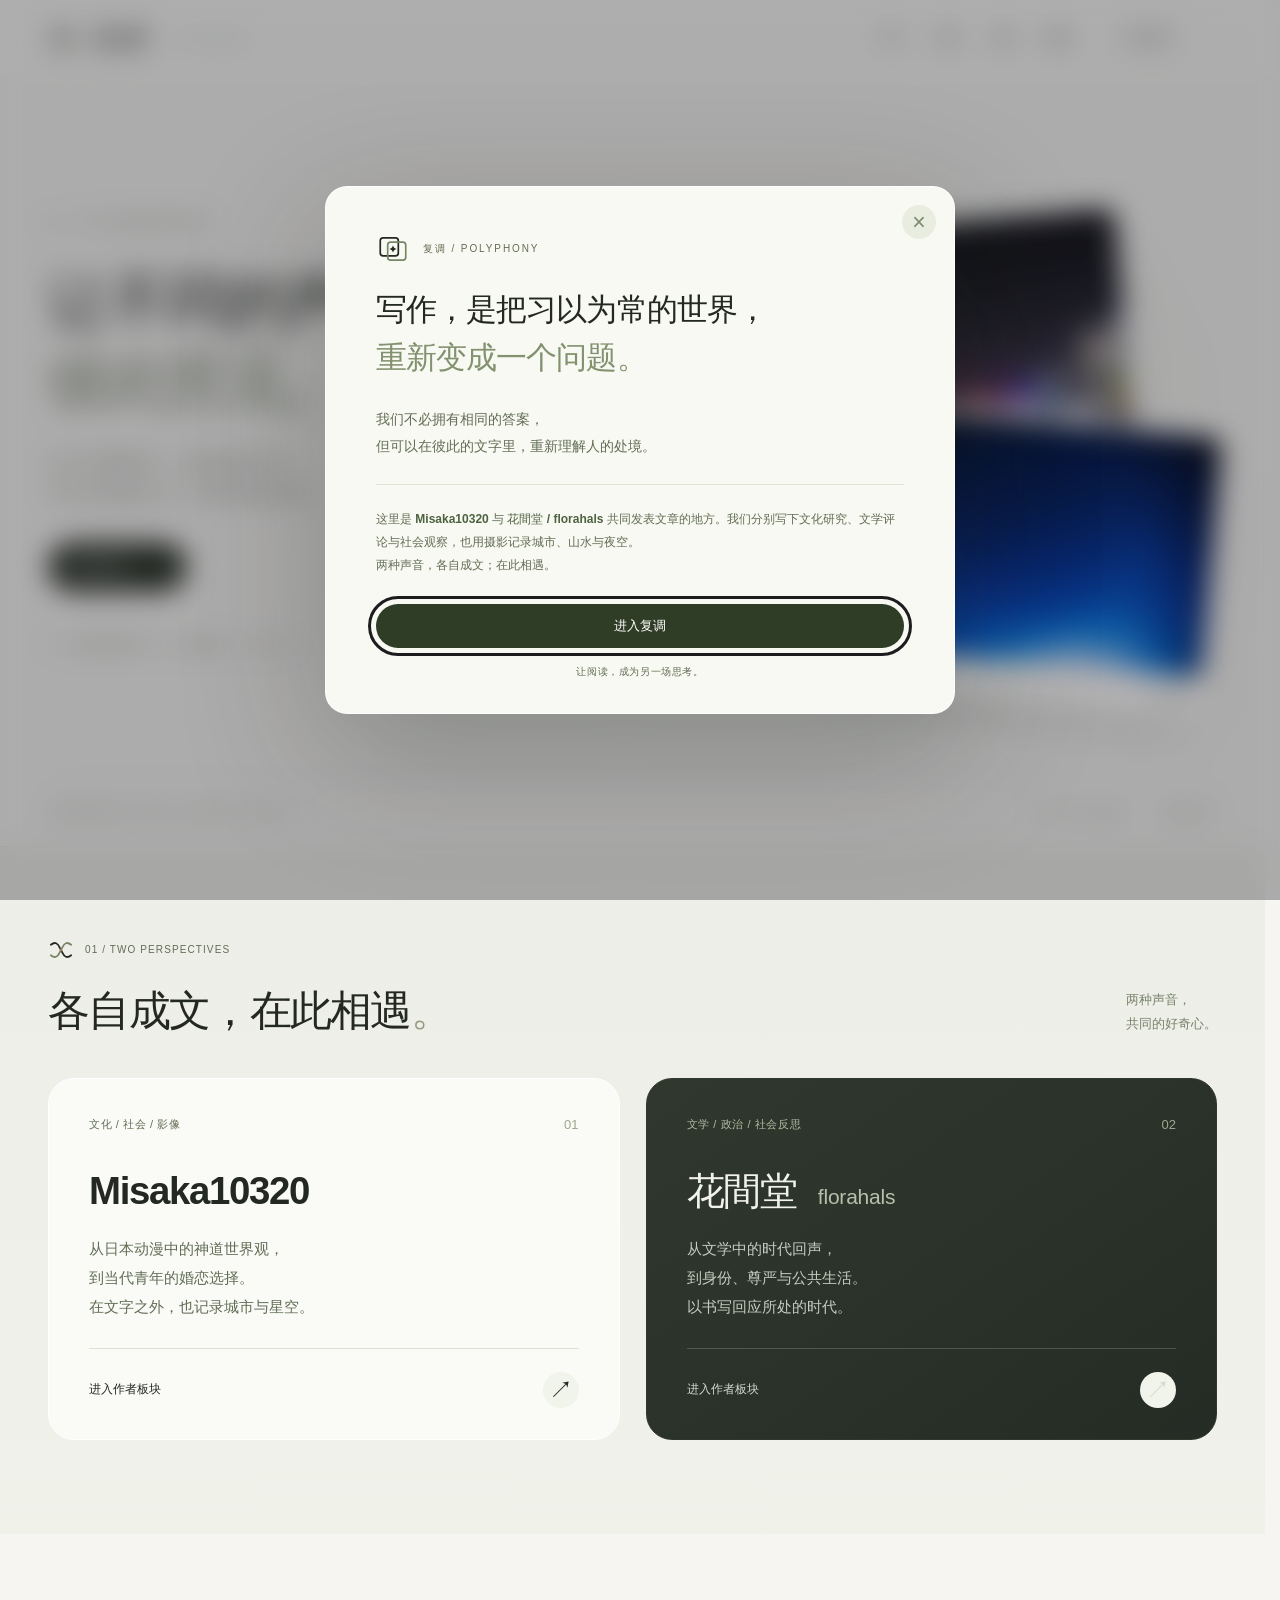
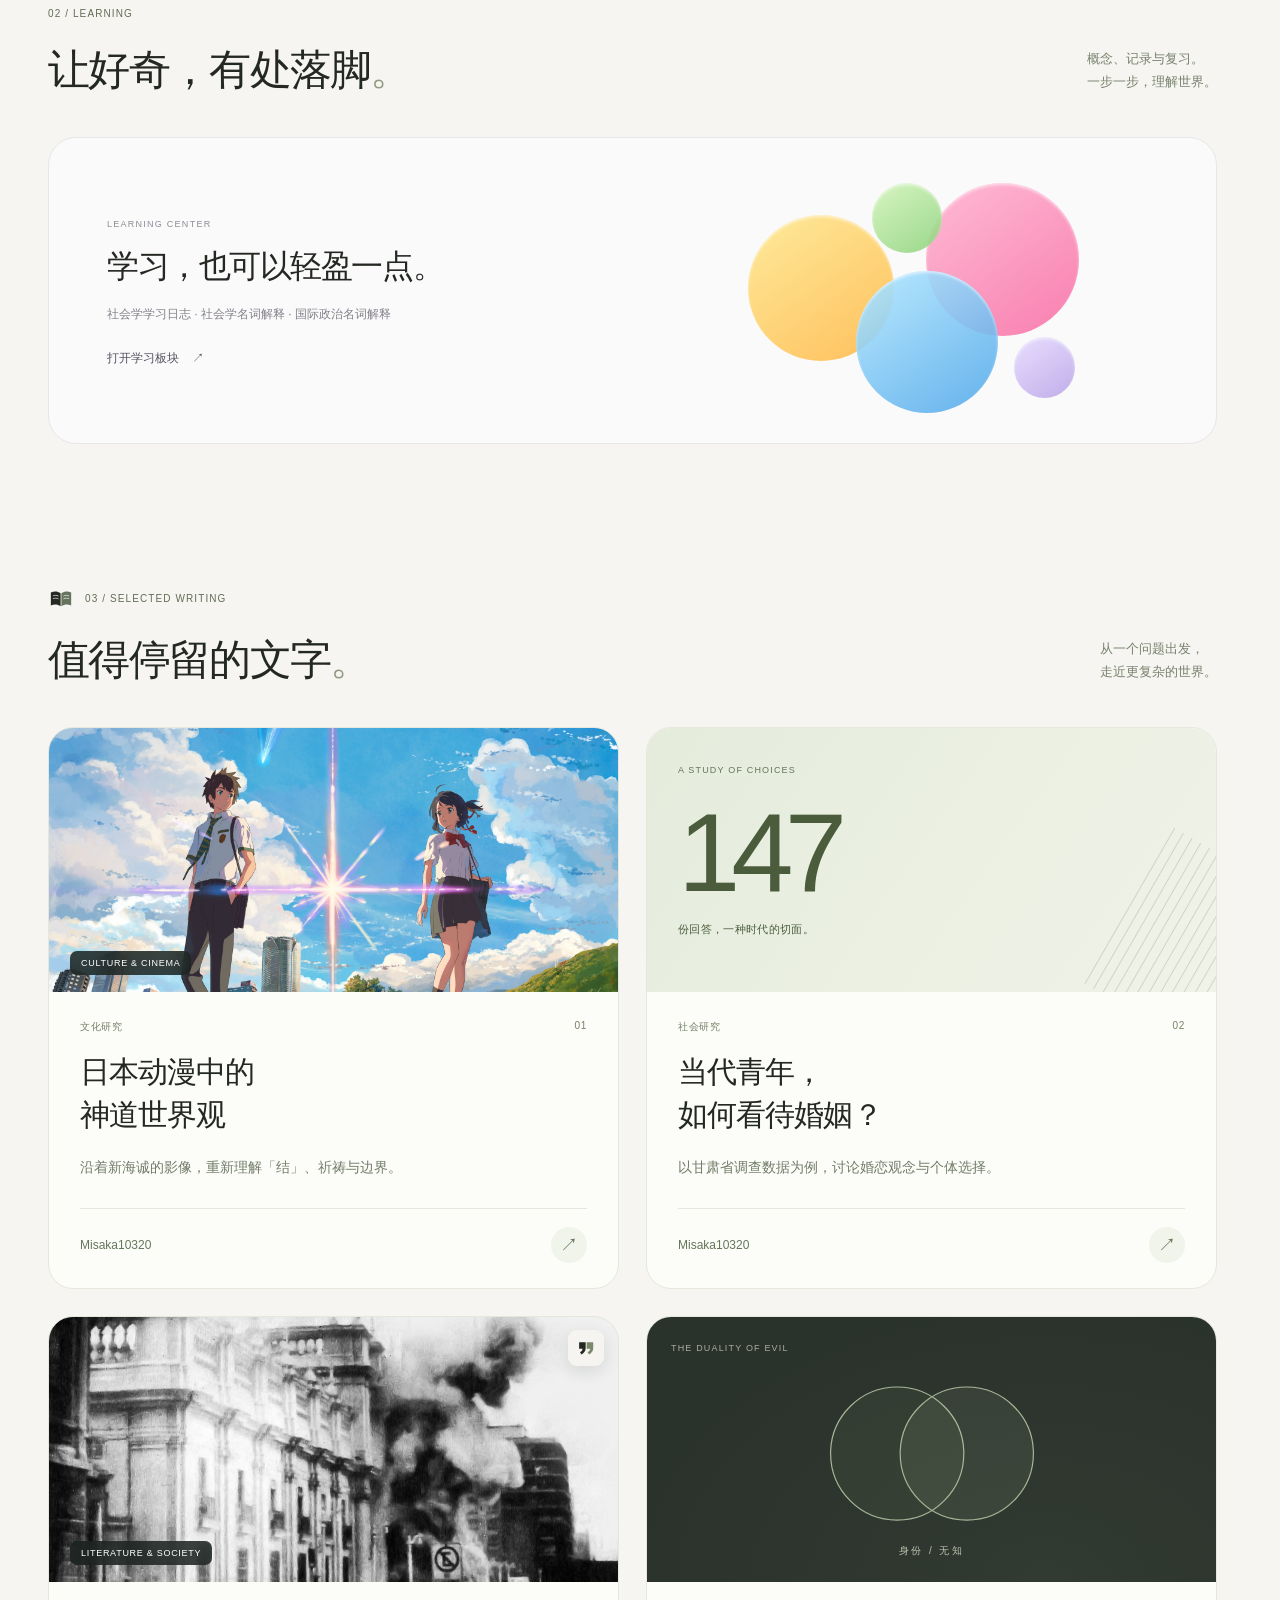
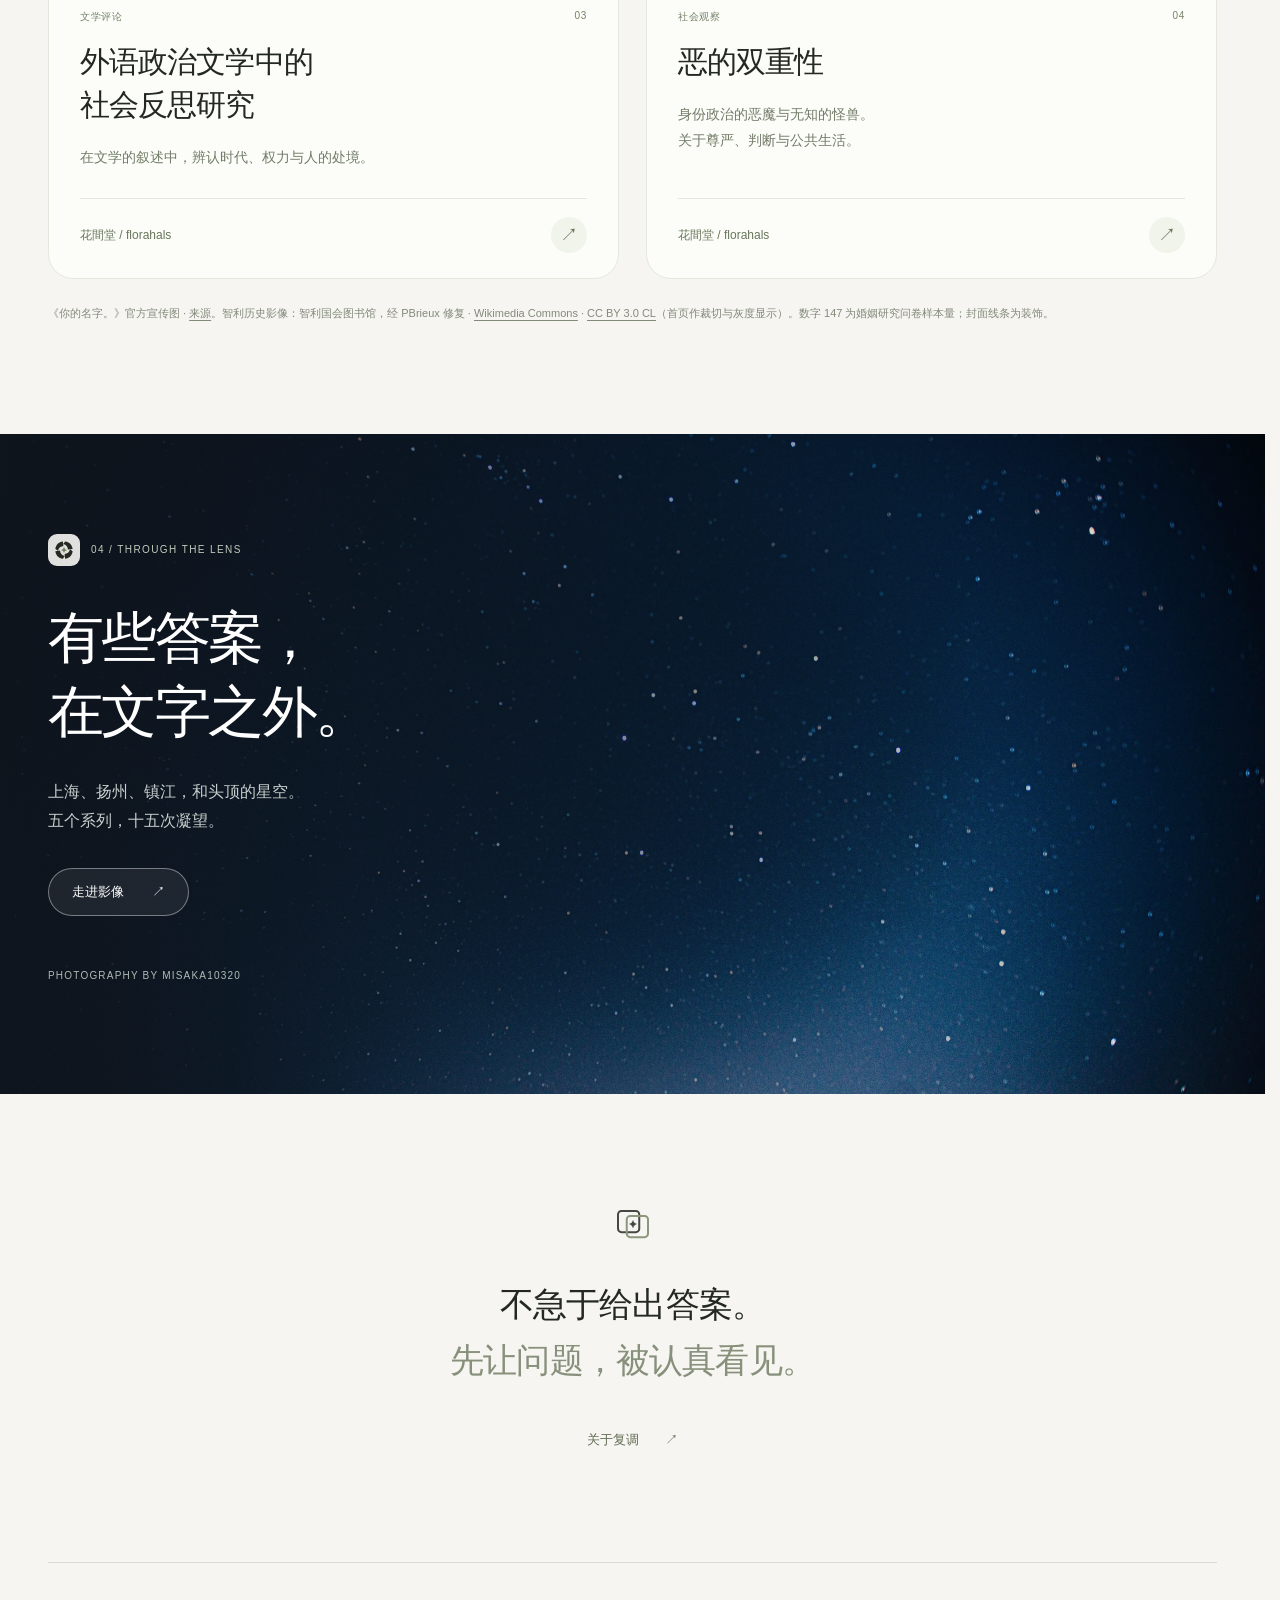
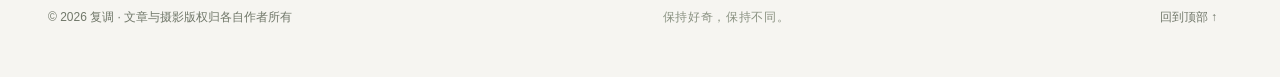
==== commit ed50c293: "Add floating study hub and sourced IR glossary Give the learning hub an iOS 7 Game Center inspired o" ====
--- a/index.html
+++ b/index.html
@@ -9,16 +9,16 @@
   <link rel="icon" href="assets/mark.svg?v=3" type="image/svg+xml">
   <link rel="stylesheet" href="assets/vendor/lenis.css">
   <link rel="stylesheet" href="style.css">
-  <link rel="stylesheet" href="polish.css?v=4">
-  <link rel="stylesheet" href="sociology-log.css?v=5">
+  <link rel="stylesheet" href="polish.css?v=5">
+  <link rel="stylesheet" href="learning.css?v=20261009e">
   <script src="assets/vendor/lenis.min.js" defer></script>
-  <script src="script.js?v=4" defer></script>
+  <script src="script.js?v=5" defer></script>
 </head>
 <body class="journal-home">
   <a class="skip" href="#main">跳至正文</a>
   <header class="nav"><nav class="nav-inner" aria-label="主导航">
     <a class="wordmark collective-wordmark" href="index.html" aria-label="复调 POLYPHONY 首页"><img class="brand-mark" src="assets/mark.svg?v=3" width="32" height="32" alt="" aria-hidden="true">复调<span>POLYPHONY</span></a>
-    <div class="nav-links"><a href="#authors">作者</a><a href="#selected">文章</a><a href="misaka10320.html#photography">摄影</a><button type="button" data-open-intro>关于复调 <span aria-hidden="true">↗</span></button></div>
+    <div class="nav-links"><a href="learning.html">学习</a><a href="#authors">作者</a><a href="#selected">文章</a><a href="misaka10320.html#photography">摄影</a><button type="button" data-open-intro>关于复调 <span aria-hidden="true">↗</span></button></div>
   </nav></header>
   <main id="main">
     <section class="journal-hero wrap" aria-labelledby="home-title">
@@ -43,14 +43,10 @@
         <a class="author-panel author-zhao" href="misaka10320.html"><div class="author-panel-top"><span class="eyebrow">文化 / 社会 / 影像</span><span class="author-number">01</span></div><h3 class="author-name">Misaka10320</h3><p>从日本动漫中的神道世界观，<br>到当代青年的婚恋选择。<br>在文字之外，也记录城市与星空。</p><div class="author-panel-bottom"><span>进入作者板块</span><span class="card-arrow" aria-hidden="true">↗</span></div></a>
         <a class="author-panel author-wang" href="florahals.html"><div class="author-panel-top"><span class="eyebrow">文学 / 政治 / 社会反思</span><span class="author-number">02</span></div><h3 class="author-name">花間堂 <span>florahals</span></h3><p>从文学中的时代回声，<br>到身份、尊严与公共生活。<br>以书写回应所处的时代。</p><div class="author-panel-bottom"><span>进入作者板块</span><span class="card-arrow" aria-hidden="true">↗</span></div></a>
       </div>
-      <div class="study-home-grid"><a class="learning-log-link" href="misaka10320.html#sociology-log">
-        <span class="learning-log-copy"><span class="learning-log-kicker">ONGOING NOTES / MISAKA10320</span><span class="learning-log-title">社会学学习日志<span>。</span></span><span class="learning-log-description">从每天的新问题出发，记录概念、例子与理解的修正。</span></span>
-        <span class="learning-log-meta"><span>2026.10.05 — 10.08<br>4 则记录 · 附思维导图</span><span class="learning-log-arrow" aria-hidden="true">↗</span></span>
-      </a>
-      <a class="learning-log-link" href="sociology-glossary.html"><span class="learning-log-copy"><span class="learning-log-kicker">STUDY DESK / 中日双语</span><span class="learning-log-title">社会学名词解释<span>。</span></span><span class="learning-log-description">定义、学者、例子与易混点。查词，也练习解释。</span></span><span class="learning-log-meta"><span>243 个词条 · 10 个领域<br>分类检索 · 收藏 · 抽词背诵</span><span class="learning-log-arrow" aria-hidden="true">↗</span></span></a></div>
     </div></section>
+    <section id="learning" class="home-learning-section wrap" aria-labelledby="home-learning-title"><div class="editorial-heading"><div><p class="eyebrow">02 / LEARNING</p><h2 id="home-learning-title">让好奇，有处落脚<span>。</span></h2></div><p>概念、记录与复习。<br>一步一步，理解世界。</p></div><a class="home-learning-link" href="learning.html"><div><span class="eyebrow">LEARNING CENTER</span><h3>学习，也可以轻盈一点。</h3><p>社会学学习日志 · 社会学名词解释 · 国际政治名词解释</p><span class="study-link-label">打开学习板块 <span aria-hidden="true">↗</span></span></div><div class="teaser-bubbles" aria-hidden="true"><i></i><i></i><i></i><i></i><i></i></div></a></section>
     <section id="selected" class="selected-section wrap" aria-labelledby="selected-title">
-      <div class="editorial-heading"><div><p class="eyebrow symbol-kicker"><img class="section-symbol" src="assets/symbol-book.svg" width="26" height="26" alt="" aria-hidden="true">02 / SELECTED WRITING</p><h2 id="selected-title">值得停留的文字<span>。</span></h2></div><p>从一个问题出发，<br>走近更复杂的世界。</p></div>
+      <div class="editorial-heading"><div><p class="eyebrow symbol-kicker"><img class="section-symbol" src="assets/symbol-book.svg" width="26" height="26" alt="" aria-hidden="true">03 / SELECTED WRITING</p><h2 id="selected-title">值得停留的文字<span>。</span></h2></div><p>从一个问题出发，<br>走近更复杂的世界。</p></div>
       <div class="writing-grid">
         <a class="journal-card journal-card-film" href="shinto.html">
           <div class="journal-card-art"><img src="your-name.jpg" alt="《你的名字。》官方宣传图" width="1200" height="675" loading="lazy" decoding="async"><span class="image-label">CULTURE & CINEMA</span></div>
@@ -73,7 +69,7 @@
     </section>
     <section class="home-photography" aria-labelledby="home-photo-title">
       <img src="assets/photography/perseids-2.webp" alt="Misaka10320 摄影：英仙座 · 星河渐明" width="2200" height="1468" loading="lazy" decoding="async">
-      <div class="home-photo-content wrap"><p class="eyebrow symbol-kicker"><img class="section-symbol" src="assets/symbol-aperture.svg" width="26" height="26" alt="" aria-hidden="true">03 / THROUGH THE LENS</p><h2 id="home-photo-title">有些答案，<br>在文字之外。</h2><p>上海、扬州、镇江，和头顶的星空。<br>五个系列，十五次凝望。</p><a class="pill pill-light" href="misaka10320.html#photography">走进影像 <span aria-hidden="true">↗</span></a><span class="photo-signature">PHOTOGRAPHY BY MISAKA10320</span></div>
+      <div class="home-photo-content wrap"><p class="eyebrow symbol-kicker"><img class="section-symbol" src="assets/symbol-aperture.svg" width="26" height="26" alt="" aria-hidden="true">04 / THROUGH THE LENS</p><h2 id="home-photo-title">有些答案，<br>在文字之外。</h2><p>上海、扬州、镇江，和头顶的星空。<br>五个系列，十五次凝望。</p><a class="pill pill-light" href="misaka10320.html#photography">走进影像 <span aria-hidden="true">↗</span></a><span class="photo-signature">PHOTOGRAPHY BY MISAKA10320</span></div>
     </section>
     <section class="closing-note wrap"><img src="assets/mark.svg?v=3" width="40" height="40" alt=""><p>不急于给出答案。<br><span>先让问题，被认真看见。</span></p><button class="about-trigger" type="button" data-open-intro>关于复调 <span aria-hidden="true">↗</span></button></section>
   </main>
--- a/learning.css
+++ b/learning.css
@@ -0,0 +1,81 @@
+/* A light, circular learning hub, inspired by iOS 7's Game Center. */
+.learning-page{background:#fafafa;color:#222;overflow-x:clip}
+.learning-main{max-width:1160px;padding-top:70px}
+.learning-heading{text-align:center}
+.learning-topline{display:flex;align-items:center;justify-content:space-between;gap:20px;margin-bottom:38px}
+.learning-topline .eyebrow{color:#85858b;font-size:10px;letter-spacing:.2em}
+.learning-language{display:inline-flex;gap:2px;padding:4px;background:#f0f0f3;border:1px solid #e3e3e7;border-radius:100px}
+.learning-language button{min-width:64px;padding:8px 14px;border:0;border-radius:100px;background:transparent;color:#666;font-size:12px;cursor:pointer}
+.learning-language button[aria-pressed=true]{background:#fff;color:#222;box-shadow:0 2px 5px #0000000c}
+.learning-heading h1{font-size:clamp(42px,5.2vw,67px);font-weight:420;line-height:1.25;letter-spacing:-.055em;margin-bottom:22px}
+.learning-heading h1 span{color:#8e8e96}
+.learning-heading>p{font-size:15px;color:#73737b;line-height:1.9}
+.learning-bubbles{position:relative;isolation:isolate;width:900px;max-width:100%;height:590px;margin:12px auto 18px;overflow:clip;overflow-clip-margin:85px}
+.study-bubble{position:absolute;display:flex;align-items:center;justify-content:center;flex-direction:column;width:330px;height:330px;border-radius:50%;text-align:center;z-index:2;border:1px solid #ffffff72;box-shadow:inset 0 2px 3px #ffffff91,inset 0 -8px 24px #ffffff25,0 20px 50px -28px var(--bubble-shadow);transition:box-shadow .5s,filter .5s;animation:bubble-float 9s ease-in-out infinite;will-change:transform;-webkit-tap-highlight-color:transparent}
+.study-bubble::before{content:'';position:absolute;inset:4%;border-radius:50%;background:radial-gradient(ellipse at 33% 14%,#ffffff46,transparent 48%);pointer-events:none}
+.study-bubble:hover,.study-bubble:focus-visible{z-index:5;filter:saturate(1.1);box-shadow:inset 0 2px 4px #ffffffb3,0 24px 60px -24px var(--bubble-shadow)}
+.study-bubble:focus-visible{outline:3px solid currentColor;outline-offset:7px}
+.bubble-journal{left:2%;top:83px;color:#714718;--bubble-shadow:#f2a92a77;background:radial-gradient(circle at 32% 25%,#fff1a8e8 0%,#ffe374e6 38%,#ffbe52ed 100%);animation-delay:-3s}
+.bubble-sociology{right:3%;top:26px;width:355px;height:355px;color:#611746;--bubble-shadow:#f45d8f77;background:radial-gradient(circle at 34% 24%,#ffb9d3e6 0%,#ff81afe0 46%,#f85591eb 100%);animation-delay:-5s}
+.bubble-international{left:31%;top:248px;width:325px;height:325px;color:#123f70;--bubble-shadow:#3399f077;background:radial-gradient(circle at 33% 23%,#b2e7ffe8 0%,#75c9f2e0 42%,#44a0eeed 100%);animation-delay:-1s}
+.bubble-icon{display:block;width:39px;height:39px;margin:0 0 11px;opacity:.75}
+.bubble-icon svg{display:block;width:100%;height:100%;fill:none;stroke:currentColor;stroke-width:1.35;stroke-linejoin:round;stroke-linecap:round}
+.bubble-kicker{position:relative;font-size:8px;letter-spacing:.13em;font-weight:550;opacity:.7;margin-bottom:10px}
+.study-bubble h2{position:relative;font-size:30px;font-weight:440;letter-spacing:-.035em;line-height:1.38;margin:0 0 13px}
+.bubble-meta{position:relative;font-size:11px;line-height:1.6;opacity:.8;max-width:82%}
+.bubble-enter{position:relative;font-size:12px;margin-top:17px;opacity:.85}.bubble-enter span{margin-left:6px}
+.study-orb{position:absolute;display:block;border-radius:50%;z-index:1;pointer-events:none;box-shadow:inset 0 2px 3px #ffffff85}
+.orb-green{width:150px;height:150px;left:34%;top:25px;background:radial-gradient(circle at 30% 22%,#d2f7b2d9,#88d16fcc)}
+.orb-violet{width:132px;height:132px;right:3%;top:385px;background:radial-gradient(circle at 30% 22%,#dfcdfcf0,#af9ce4b8)}
+.learning-colophon{display:flex;justify-content:space-between;gap:20px;border-top:1px solid #e7e7eb;padding:25px 0 12px;color:#75757e;font-size:11px;line-height:1.7}
+.learning-colophon button{border:0;background:transparent;color:#85858d;padding:0;font:inherit;cursor:pointer}.learning-colophon button:hover{color:#333}.learning-colophon button:focus-visible{outline:2px solid #8ca5cb;outline-offset:5px}
+.learning-bubbles.is-entering .study-bubble{animation-play-state:paused}
+.learning-page .footer{border-top:0;margin-top:15px}
+.study-breadcrumb{display:flex;gap:12px;align-items:center;padding-top:34px;font-size:11px;color:#888}
+.study-breadcrumb>a:last-child{margin-left:auto}.study-breadcrumb a{color:#586f47}
+.learning-journal-page .sociology-log{padding-top:40px}
+.learning-journal-page .sociology-header{border-top:0}
+.home-learning-section{padding-block:72px 40px}
+.home-learning-link{position:relative;isolation:isolate;display:grid;grid-template-columns:1.1fr 1fr;align-items:center;min-height:300px;gap:24px;padding:45px 58px;border:1px solid #e7e6e8;border-radius:28px;background:#fafafa;overflow:hidden;transition:box-shadow .45s,transform .45s}
+.home-learning-link:hover{transform:translateY(-3px);box-shadow:0 18px 40px -28px #79728466}
+.home-learning-link .eyebrow{color:#8e8c95;font-size:9px}.home-learning-link h3{font-size:32px;letter-spacing:-.045em;font-weight:450;margin-block:14px}.home-learning-link p{font-size:12px;color:#85818b;line-height:1.85}
+.study-link-label{display:inline-block;margin-top:25px;color:#555260;font-size:12px}.study-link-label span{margin-left:10px}
+.teaser-bubbles{position:relative;height:215px;max-width:340px;width:100%;justify-self:center}
+.teaser-bubbles i{position:absolute;display:block;border-radius:50%;box-shadow:inset 0 2px 3px #ffffff90;transition:transform .8s var(--ease)}
+.teaser-bubbles i:nth-child(1){width:146px;height:146px;left:5px;top:32px;background:linear-gradient(145deg,#ffe88ee0,#ffba4dea)}
+.teaser-bubbles i:nth-child(2){width:153px;height:153px;right:4px;top:0;background:linear-gradient(145deg,#ffb1cedb,#f86da5e0)}
+.teaser-bubbles i:nth-child(3){width:142px;height:142px;left:113px;top:88px;background:linear-gradient(145deg,#b4e8ffe8,#49a4e9d9);z-index:2}
+.teaser-bubbles i:nth-child(4){width:70px;height:70px;left:129px;top:0;background:linear-gradient(145deg,#d3f4badd,#8cd37be0)}
+.teaser-bubbles i:nth-child(5){width:61px;height:61px;right:8px;bottom:0;background:linear-gradient(145deg,#e8dcffeb,#b5a0e6d9)}
+.home-learning-link:hover .teaser-bubbles i:nth-child(2){transform:translate(2px,-6px)}
+.home-learning-link:hover .teaser-bubbles i:nth-child(3){transform:translate(-2px,5px)}
+@keyframes bubble-float{0%,100%{transform:translateY(0)}50%{transform:translateY(-6px)}}
+@media(min-width:681px) and (max-width:960px){.learning-bubbles{height:570px}.study-bubble{width:290px;height:290px}.bubble-sociology{width:310px;height:310px;right:0}.bubble-international{width:290px;height:290px;left:27%;top:248px}.bubble-journal{left:0}.orb-green{width:120px;height:120px;left:34%}.orb-violet{width:100px;height:100px}.home-learning-link{padding:35px}.home-learning-link h3{font-size:28px}}
+@media(max-width:680px){
+  .learning-main{padding-top:28px}.learning-topline{margin-bottom:26px}
+  .learning-topline .eyebrow{font-size:8px;letter-spacing:.13em}
+  .learning-language button{min-width:48px;padding:7px 9px;font-size:11px}
+  .learning-heading h1{font-size:34px;margin-bottom:16px}.learning-heading h1 span{display:block}
+  .learning-heading>p{font-size:13px}
+  .learning-bubbles{height:506px;width:350px;margin-top:12px;margin-bottom:0}
+  .study-bubble{width:min(58vw,205px);height:min(58vw,205px)}
+  .bubble-journal{left:0;top:8px}
+  .bubble-sociology{width:min(60vw,210px);height:min(60vw,210px);right:0;top:136px}
+  .bubble-international{width:min(61vw,210px);height:min(61vw,210px);left:17px;top:286px}
+  .study-bubble h2{font-size:22px;line-height:1.3;margin-bottom:8px}
+  .bubble-icon{width:26px;height:26px;margin-bottom:6px}
+  .bubble-kicker{font-size:7px;margin-bottom:6px}.bubble-meta{display:none}
+  .bubble-enter{margin-top:9px;font-size:10px}
+  .orb-green{width:67px;height:67px;left:auto;right:9px;top:8px}
+  .orb-violet{width:56px;height:56px;right:0;top:385px}
+  .learning-colophon{flex-direction:column;gap:6px;font-size:10px;padding-block:22px 0}
+  .learning-page .footer{margin-top:10px}
+  .study-breadcrumb{font-size:10px;gap:8px;flex-wrap:wrap}.study-breadcrumb>a:last-child{margin-left:auto}
+  .home-learning-section{padding-block:40px 24px}
+  .home-learning-link{grid-template-columns:1fr;padding:28px 26px;gap:25px;border-radius:22px}
+  .home-learning-link h3{font-size:28px}.home-learning-link p{font-size:11px}
+  .teaser-bubbles{height:230px;width:300px;max-width:100%}
+  .teaser-bubbles i:nth-child(3){left:95px}.teaser-bubbles i:nth-child(4){left:115px}
+}
+@media(max-width:360px){.learning-bubbles{height:525px}.bubble-sociology{top:154px}.bubble-international{top:314px}}
+@media(prefers-reduced-motion:reduce){.study-bubble{animation:none;will-change:auto}.study-bubble,.home-learning-link,.teaser-bubbles i{transition:none}.home-learning-link:hover,.home-learning-link:hover .teaser-bubbles i{transform:none}}
